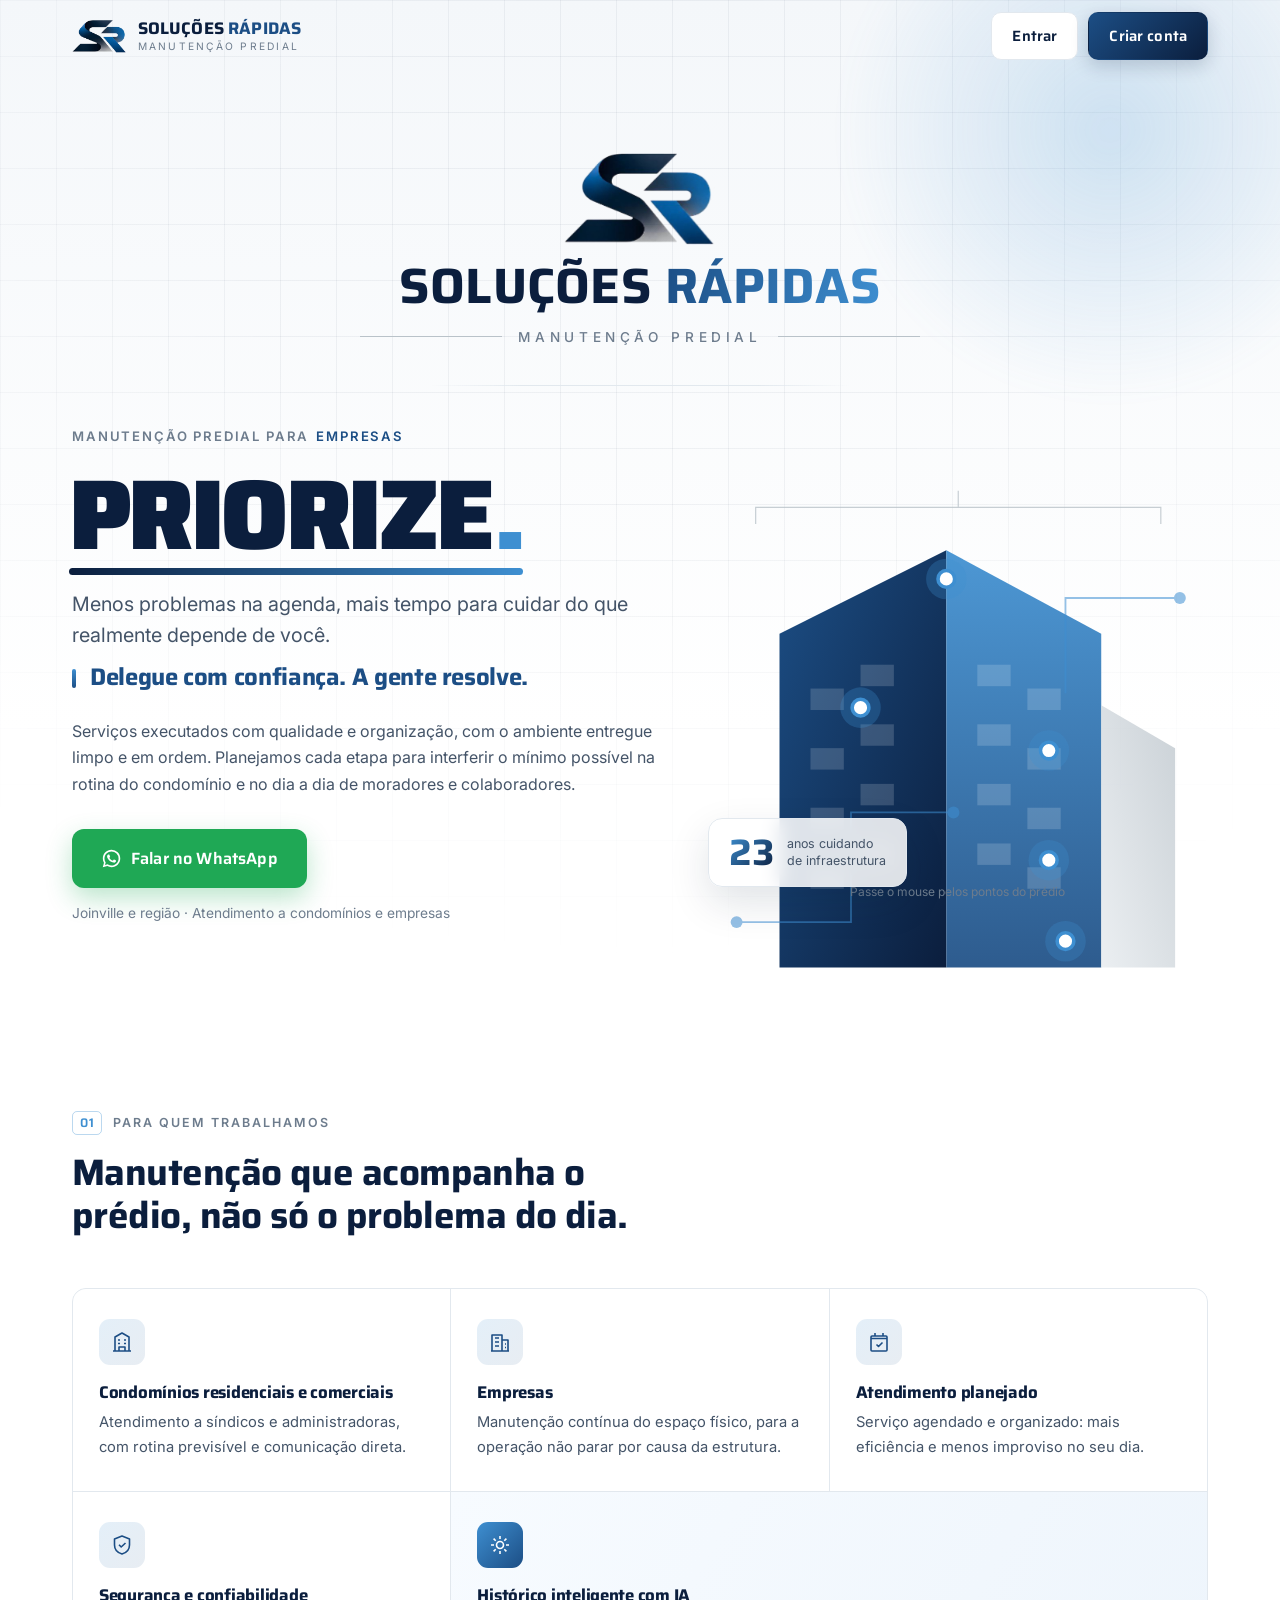
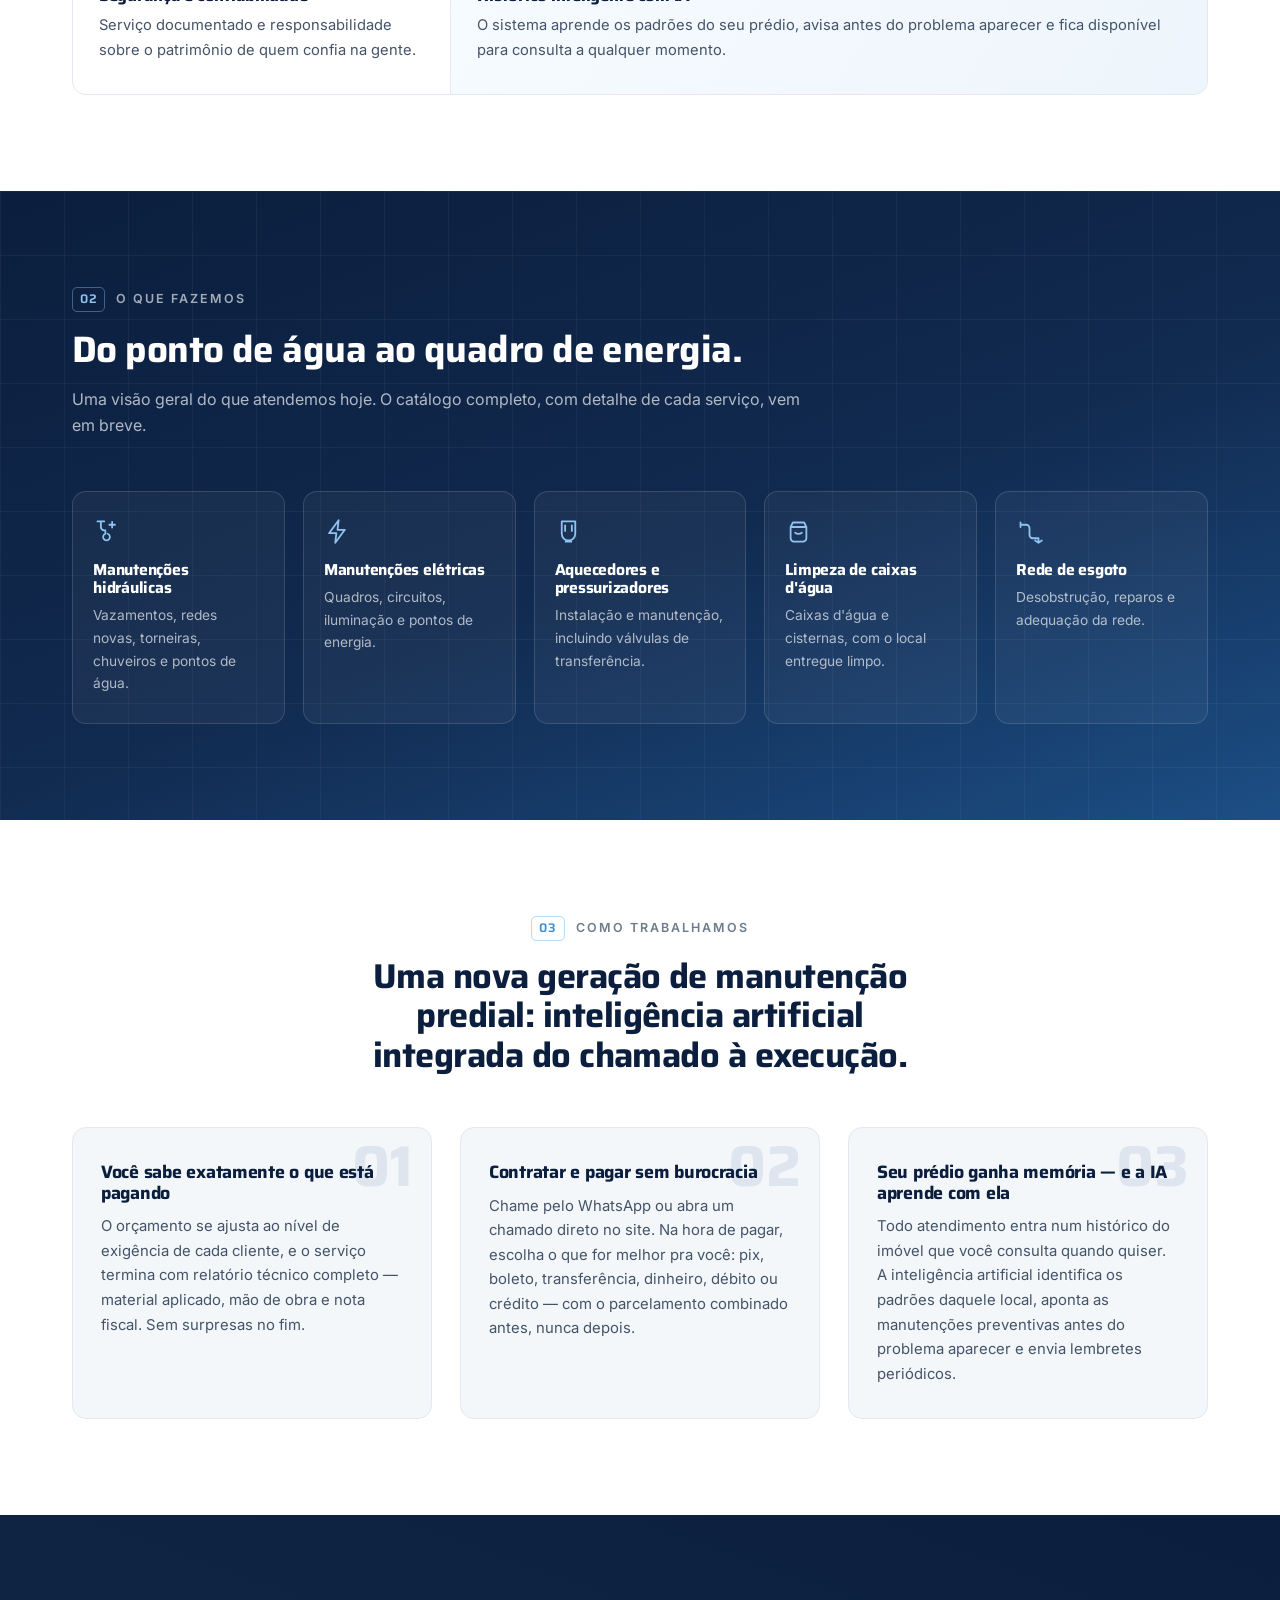
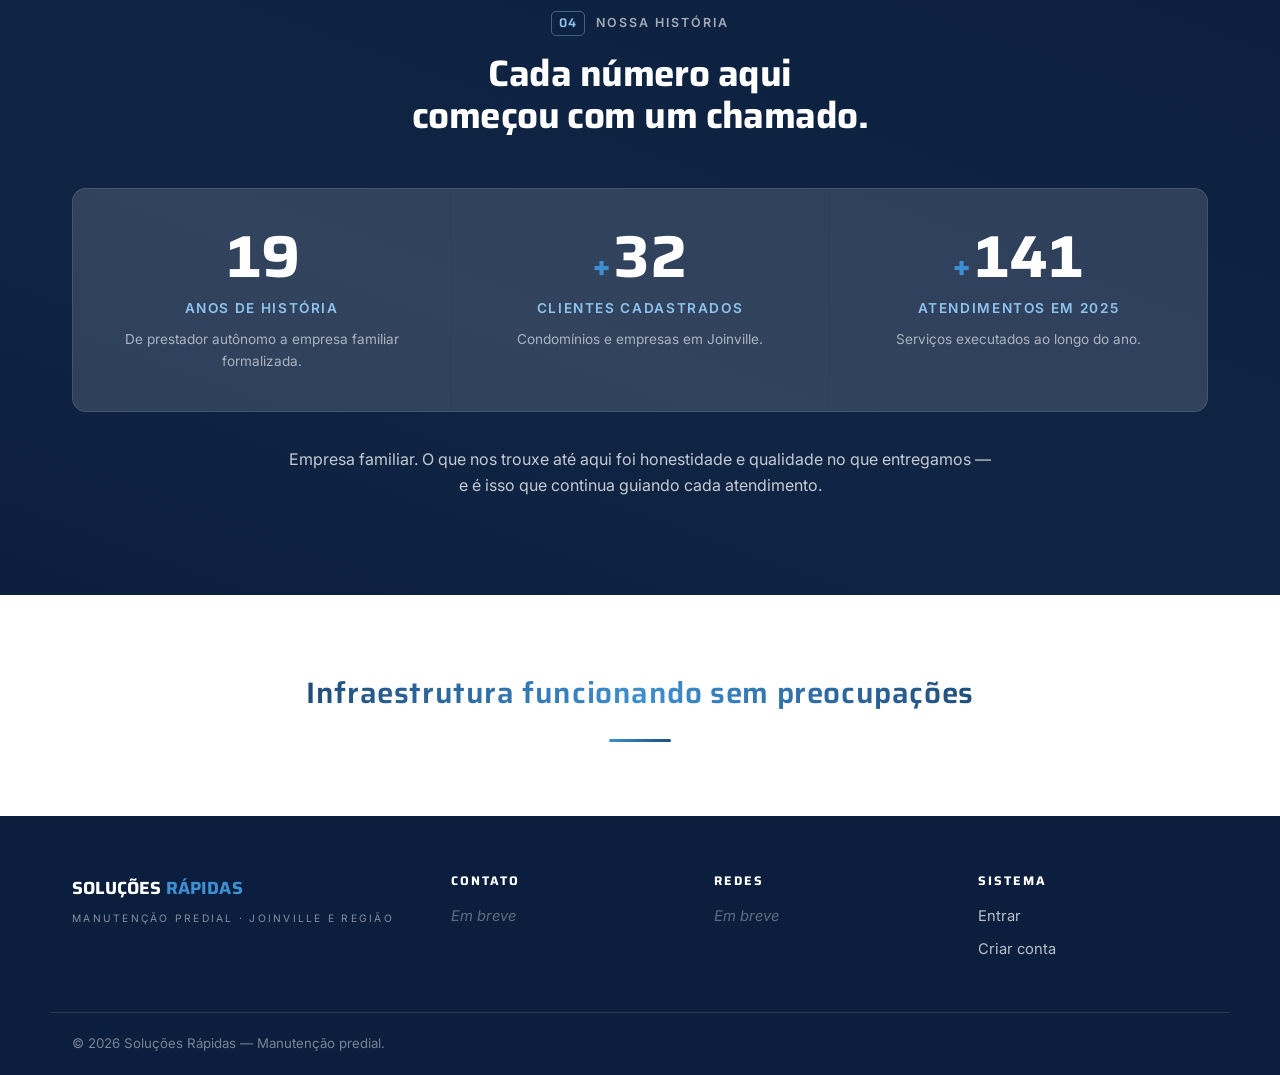
==== index.html @ 114af611 "Prédio da página inicial mais interativo - Cada ponto acende a rede do seu serviço no desenho: caixa" ====
<!DOCTYPE html>
<html lang="pt-BR">
<head>
  <meta charset="UTF-8" />
  <meta name="viewport" content="width=device-width, initial-scale=1" />
  <title>Soluções Rápidas — Manutenção predial em Joinville e região</title>
  <meta name="description" content="Manutenção predial para condomínios residenciais e comerciais, síndicos, administradoras e empresas em Joinville e região. Atendimento planejado, serviço limpo e histórico completo do imóvel." />
  <meta name="theme-color" content="#0B1E3D" />
  <link rel="icon" href="icons/favicon.png" />
  <link rel="apple-touch-icon" href="icons/icon-192.png" />

  <!-- Duas famílias só, e poucos pesos: a página tem que abrir rápido no
       celular. Saira ecoa o formato quadrado/geométrico do logo; Inter
       carrega o texto corrido. -->
  <link rel="preconnect" href="https://fonts.googleapis.com" />
  <link rel="preconnect" href="https://fonts.gstatic.com" crossorigin />
  <link href="https://fonts.googleapis.com/css2?family=Saira:wght@600;700;900&family=Inter:wght@400;500;600&display=swap" rel="stylesheet" />

  <link rel="stylesheet" href="landing.css" />
</head>
<body>

<!-- Barra fina que mostra o quanto da página já foi lida. -->
<div class="progresso" aria-hidden="true"><span id="progresso-barra"></span></div>

<!-- ===================== Cabeçalho ===================== -->
<header class="cabecalho" id="cabecalho">
  <div class="faixa cabecalho-interno">

    <a class="marca" href="./" aria-label="Soluções Rápidas — página inicial">
      <!-- Logo SR oficial (08/11/2026): imagens/logo.png, fundo transparente. -->
      <img class="marca-simbolo" src="imagens/logo.png" alt="" width="397" height="247" />

      <span class="marca-texto">
        <span class="marca-nome">Soluções <em>Rápidas</em></span>
        <span class="marca-sub">Manutenção predial</span>
      </span>
    </a>

    <nav class="cabecalho-acoes" aria-label="Acesso ao sistema">
      <!-- O sistema mora em sistema.html, no mesmo endereço do site: antes
           ele ocupava a raiz "/" sozinho. Sem sessão salva no aparelho, ele
           manda pra conta.html#entrar (e-mail e senha). -->
      <a class="botao botao-linha" href="sistema.html">Entrar</a>
      <a class="botao botao-cheio" href="conta.html">Criar conta</a>
    </nav>

  </div>
</header>

<main>

  <!-- ===================== Hero ===================== -->
  <section class="hero">
    <div class="hero-fundo" aria-hidden="true">
      <div class="hero-grade"></div>
      <div class="hero-brilho"></div>
    </div>

    <!-- Abertura da marca: é a imagem da marca montada em elementos de
         verdade (símbolo + nome + assinatura entre fios), em vez de uma
         figura achatada. Fica nítida em qualquer tela, o texto continua
         sendo texto (busca e leitor de tela leem) e acompanha o celular
         sem virar um bloco minúsculo. -->
    <div class="faixa marca-abertura revelar">
      <img class="marca-abertura-simbolo" src="imagens/logo.png" alt="" width="397" height="247" />
      <p class="marca-abertura-nome">Soluções <em>Rápidas</em></p>
      <p class="marca-abertura-sub"><span>Manutenção predial</span></p>
    </div>

    <div class="faixa hero-interno">
      <div class="hero-texto">
        <p class="sobrancelha revelar">
          Manutenção predial para
          <!-- Frase curta ciclando. Fica na sobrancelha, e não dentro do
               headline: o texto do headline é fixo e não pode mudar. -->
          <span class="ciclo" id="ciclo" aria-live="off">
            <!-- Esta cópia invisível fica no fluxo normal só pra dar largura
                 à caixa: sem ela, a palavra mais longa era cortada pelo
                 overflow que o efeito de deslizar precisa ter. -->
            <span class="ciclo-medida" aria-hidden="true">administradoras</span>
            <span class="ciclo-item ativo">condomínios</span>
          </span>
        </p>

        <h1 class="hero-titulo revelar">
          <!-- Uma palavra só, como um cartaz. Escrita em caixa baixa aqui de
               propósito: a maiúscula vem do CSS, porque leitor de tela
               soletra letra por letra o que está escrito todo em maiúsculo. -->
          <span class="linha-forte">Priorize<span class="linha-forte-ponto">.</span></span>
          <span class="linha-media">Menos problemas na agenda, mais tempo para cuidar do que realmente depende de você.</span>
          <span class="linha-fecho">Delegue com confiança. A gente resolve.</span>
        </h1>

        <p class="hero-apoio revelar">
          Serviços executados com qualidade e organização, com o ambiente
          entregue limpo e em ordem. Planejamos cada etapa para interferir o
          mínimo possível na rotina do condomínio e no dia a dia de moradores
          e colaboradores.
        </p>

        <div class="hero-acoes revelar">
          <!-- CTA único. A mensagem automática entra aqui depois, como
               ?text=<mensagem codificada na URL> no fim do link. -->
          <a class="botao botao-whats" href="https://wa.me/554792081047" target="_blank" rel="noopener">
            <svg viewBox="0 0 24 24" aria-hidden="true" focusable="false">
              <path fill="currentColor" d="M12.04 2c-5.5 0-9.96 4.46-9.96 9.96 0 1.76.46 3.48 1.34 5L2 22l5.2-1.36a9.9 9.9 0 0 0 4.84 1.24h.01c5.5 0 9.96-4.46 9.96-9.96 0-2.66-1.04-5.16-2.92-7.04A9.88 9.88 0 0 0 12.04 2m0 1.9c2.15 0 4.17.84 5.69 2.36a7.99 7.99 0 0 1 2.36 5.7c0 4.44-3.61 8.05-8.06 8.05a8.03 8.03 0 0 1-4.1-1.12l-.3-.18-3.05.8.81-2.97-.19-.31a7.96 7.96 0 0 1-1.22-4.27c0-4.44 3.62-8.06 8.06-8.06M8.5 7.3c-.17 0-.44.07-.67.31-.23.25-.88.86-.88 2.1 0 1.23.9 2.42 1.02 2.59.13.16 1.75 2.79 4.32 3.8 2.13.84 2.57.67 3.03.63.46-.04 1.49-.61 1.7-1.2.21-.59.21-1.09.15-1.2-.07-.1-.23-.16-.48-.29-.25-.12-1.49-.73-1.72-.82-.23-.08-.4-.12-.56.13-.17.24-.64.81-.79.98-.14.16-.29.19-.54.06-.25-.12-1.06-.39-2.02-1.25-.75-.66-1.25-1.48-1.4-1.73-.14-.25-.01-.38.11-.5.11-.11.25-.29.37-.44.12-.14.16-.25.25-.41.08-.17.04-.31-.02-.44-.06-.12-.55-1.37-.77-1.87-.2-.48-.41-.42-.56-.42z"/>
            </svg>
            Falar no WhatsApp
          </a>
          <p class="hero-nota">Joinville e região · Atendimento a condomínios e empresas</p>
        </div>
      </div>

      <!-- Gráfico abstrato: planos geométricos formando uma silhueta de
           prédio. Sem foto de banco de imagem, e cada camada anda numa
           velocidade diferente no scroll (parallax). -->
      <div class="hero-arte" aria-hidden="true">
        <div class="arte-camada" data-parallax="0.06">
          <svg viewBox="0 0 420 480" class="arte-svg">
            <defs>
              <linearGradient id="predio-a" x1="0" y1="0" x2="1" y2="1">
                <stop offset="0%" stop-color="#1C4E85" />
                <stop offset="100%" stop-color="#0B1E3D" />
              </linearGradient>
              <linearGradient id="predio-b" x1="0" y1="0" x2="0" y2="1">
                <stop offset="0%" stop-color="#3E8FD1" />
                <stop offset="100%" stop-color="#1C4E85" />
              </linearGradient>
              <clipPath id="caixa-recorte">
                <rect x="178" y="50" width="44" height="26" rx="6" />
              </clipPath>
              <linearGradient id="predio-c" x1="1" y1="0" x2="0" y2="1">
                <stop offset="0%" stop-color="#B9C2C9" />
                <stop offset="100%" stop-color="#E4E9ED" />
              </linearGradient>
            </defs>
            <polygon points="60,150 200,80 200,430 60,430" fill="url(#predio-a)" />
            <polygon points="200,80 330,150 330,430 200,430" fill="url(#predio-b)" opacity=".92" />
            <polygon points="330,210 392,246 392,430 330,430" fill="url(#predio-c)" opacity=".75" />
            <!-- Janelas: acendem perto do mouse e nos serviços de luz e água.
                 --ordem é a vez de cada uma acender (a luz sobe, a água desce). -->
            <g class="janelas">
              <rect class="janela j-esq" x="86" y="346" width="28" height="18" style="--ordem:0" />
              <rect class="janela j-esq" x="128" y="326" width="28" height="18" style="--ordem:1" />
              <rect class="janela j-esq" x="86" y="296" width="28" height="18" style="--ordem:2" />
              <rect class="janela j-esq" x="128" y="276" width="28" height="18" style="--ordem:3" />
              <rect class="janela j-esq" x="86" y="246" width="28" height="18" style="--ordem:4" />
              <rect class="janela j-esq" x="128" y="226" width="28" height="18" style="--ordem:5" />
              <rect class="janela j-esq" x="86" y="196" width="28" height="18" style="--ordem:6" />
              <rect class="janela j-esq" x="128" y="176" width="28" height="18" style="--ordem:7" />
              <rect class="janela j-dir" x="226" y="176" width="28" height="18" style="--ordem:0" />
              <rect class="janela j-dir" x="268" y="196" width="28" height="18" style="--ordem:1" />
              <rect class="janela j-dir" x="226" y="226" width="28" height="18" style="--ordem:2" />
              <rect class="janela j-dir" x="268" y="246" width="28" height="18" style="--ordem:3" />
              <rect class="janela j-dir" x="226" y="276" width="28" height="18" style="--ordem:4" />
              <rect class="janela j-dir" x="268" y="296" width="28" height="18" style="--ordem:5" />
              <rect class="janela j-dir" x="226" y="326" width="28" height="18" style="--ordem:6" />
              <rect class="janela j-dir" x="268" y="346" width="28" height="18" style="--ordem:7" />
            </g>

            <!-- Redes de cada serviço. Ficam escondidas e aparecem quando o
                 ponto daquele serviço está aberto (classe "ativa", posta
                 pelo landing.js): o cano/fio se desenha e o fluxo corre. -->
            <g class="redes">
              <!-- Caixa d'água no telhado: enche e brilha de limpa -->
              <g class="rede rede-caixa" data-servico="caixa">
                <path class="rede-trilho" pathLength="1" d="M190 74 V86 M210 74 V84" />
                <rect class="caixa-corpo" x="178" y="50" width="44" height="26" rx="6" />
                <g clip-path="url(#caixa-recorte)">
                  <rect class="caixa-agua" x="178" y="50" width="44" height="26" />
                </g>
                <rect class="caixa-borda" x="178" y="50" width="44" height="26" rx="6" />
                <path class="rede-fluxo" d="M200 76 V98" />
                <path class="brilho" d="M166 44 l2 5 l5 2 l-5 2 l-2 5 l-2 -5 l-5 -2 l5 -2 z" />
                <path class="brilho" style="--atraso:.45s" d="M232 36 l1.6 4 l4 1.6 l-4 1.6 l-1.6 4 l-1.6 -4 l-4 -1.6 l4 -1.6 z" />
                <path class="brilho" style="--atraso:.9s" d="M236 66 l1.2 3 l3 1.2 l-3 1.2 l-1.2 3 l-1.2 -3 l-3 -1.2 l3 -1.2 z" />
              </g>

              <!-- Elétrica: quadro no térreo, a energia sobe e acende o lado esquerdo -->
              <g class="rede rede-eletrica" data-servico="eletrica">
                <path class="rede-trilho" pathLength="1" d="M121 400 V168 M121 355 H100 M121 335 H142 M121 305 H100 M121 285 H142 M121 255 H100 M121 235 H142 M121 205 H100 M121 185 H142" />
                <path class="rede-fluxo" d="M121 400 V168" />
                <rect class="quadro" x="110" y="400" width="22" height="26" rx="3" />
                <path class="raio" d="M123 404 l-6 10 h5 l-3 8 l8 -11 h-5 l3 -7 z" />
              </g>

              <!-- Hidráulica: água desce da caixa e chega em cada andar -->
              <g class="rede rede-hidraulica" data-servico="hidraulica">
                <path class="rede-trilho" pathLength="1" d="M206 96 L261 124 V418 M261 185 H240 M261 205 H282 M261 235 H240 M261 255 H282 M261 285 H240 M261 305 H282 M261 335 H240 M261 355 H282" />
                <path class="rede-fluxo" d="M206 96 L261 124 V418" />
                <circle class="gota" cx="240" cy="190" r="2.6" />
                <circle class="gota" style="--atraso:.4s" cx="282" cy="260" r="2.6" />
                <circle class="gota" style="--atraso:.8s" cx="240" cy="340" r="2.6" />
              </g>

              <!-- Aquecedor e pressurizador: o calor sobe, o manômetro trabalha -->
              <g class="rede rede-aquecedor" data-servico="aquecedor">
                <path class="rede-trilho" pathLength="1" d="M296 340 H346 M361 362 V383" />
                <path class="rede-fluxo" d="M296 340 H346" />
                <rect class="aquecedor" x="346" y="298" width="30" height="64" rx="13" />
                <path class="aquecedor-chama" d="M361 336 c-5 -6 -2 -12 0 -16 c2 4 5 9 0 16 z" />
                <path class="calor" d="M352 290 q-4 -6 0 -12 q4 -6 0 -12" />
                <path class="calor" style="--atraso:.5s" d="M361 286 q-4 -6 0 -12 q4 -6 0 -12" />
                <path class="calor" style="--atraso:1s" d="M370 290 q-4 -6 0 -12 q4 -6 0 -12" />
                <circle class="manometro" cx="361" cy="392" r="9" />
                <path class="ponteiro" d="M361 392 L366 386" />
              </g>

              <!-- Esgoto: a rede sob o terreno volta a correr -->
              <g class="rede rede-esgoto" data-servico="esgoto">
                <path class="solo" d="M30 430 H410" />
                <path class="rede-trilho" pathLength="1" d="M300 418 V452 H404 M232 430 V452" />
                <path class="rede-fluxo" d="M232 432 V452 H404" />
                <path class="rede-fluxo" d="M300 420 V452" />
                <circle class="tampa" cx="404" cy="452" r="5" />
              </g>
            </g>

            <!-- Pontos que ligam cada parte do prédio a um serviço. Ficam
                 DENTRO do svg pra escalarem junto com o desenho: fora dele
                 sairiam do lugar em toda mudança de largura. -->
            <!-- Cada ponto: halo pulsante (decoração), miolo branco e uma
                 área de clique invisível de tamanho fixo. A ordem importa:
                 a área de clique vem por último pra ficar por cima.
                 Nenhum fica no canto de baixo à esquerda, que é onde o selo
                 "23 anos" passa. -->
            <g class="pontos">
              <g class="ponto" tabindex="0" role="button"
                 data-servico="caixa" data-cor="#5BB8F5" data-balao="abaixo"
                 data-titulo="Limpeza de caixas d'água" data-texto="Caixas d'água e cisternas, com o local entregue limpo.">
                <circle class="ponto-halo" cx="200" cy="104" r="17" />
                <circle class="ponto-alvo" cx="200" cy="104" r="7" />
                <circle class="ponto-area" cx="200" cy="104" r="22" />
              </g>
              <g class="ponto" tabindex="0" role="button"
                 data-servico="eletrica" data-cor="#F5B83D"
                 data-titulo="Manutenções elétricas" data-texto="Quadros, circuitos, iluminação e pontos de energia.">
                <circle class="ponto-halo" cx="128" cy="212" r="17" />
                <circle class="ponto-alvo" cx="128" cy="212" r="7" />
                <circle class="ponto-area" cx="128" cy="212" r="22" />
              </g>
              <g class="ponto" tabindex="0" role="button"
                 data-servico="hidraulica" data-cor="#7CC8FF"
                 data-titulo="Manutenções hidráulicas" data-texto="Vazamentos, redes novas, torneiras, chuveiros e pontos de água.">
                <circle class="ponto-halo" cx="286" cy="248" r="17" />
                <circle class="ponto-alvo" cx="286" cy="248" r="7" />
                <circle class="ponto-area" cx="286" cy="248" r="22" />
              </g>
              <g class="ponto" tabindex="0" role="button"
                 data-servico="aquecedor" data-cor="#FF8A4C"
                 data-titulo="Aquecedores e pressurizadores" data-texto="Instalação e manutenção, incluindo válvulas de transferência.">
                <circle class="ponto-halo" cx="286" cy="340" r="17" />
                <circle class="ponto-alvo" cx="286" cy="340" r="7" />
                <circle class="ponto-area" cx="286" cy="340" r="22" />
              </g>
              <g class="ponto" tabindex="0" role="button"
                 data-servico="esgoto" data-cor="#7F96AE"
                 data-titulo="Rede de esgoto" data-texto="Desobstrução, reparos e adequação da rede.">
                <circle class="ponto-halo" cx="300" cy="408" r="17" />
                <circle class="ponto-alvo" cx="300" cy="408" r="7" />
                <circle class="ponto-area" cx="300" cy="408" r="22" />
              </g>
            </g>
          </svg>
        </div>

        <!-- Traços técnicos, tipo planta: reforça "infraestrutura" sem foto -->
        <div class="arte-camada arte-tracos" data-parallax="-0.1">
          <svg viewBox="0 0 420 480" class="arte-svg">
            <g stroke="#3E8FD1" stroke-width="1.5" fill="none" opacity=".55">
              <path d="M24 392 L120 392 L120 300 L206 300" />
              <circle cx="24" cy="392" r="5" fill="#3E8FD1" stroke="none" />
              <circle cx="206" cy="300" r="5" fill="#3E8FD1" stroke="none" />
              <path d="M396 120 L300 120 L300 200" />
              <circle cx="396" cy="120" r="5" fill="#3E8FD1" stroke="none" />
            </g>
            <g stroke="#B9C2C9" stroke-width="1" fill="none" opacity=".8">
              <path d="M40 58 L40 44 L380 44 L380 58" />
              <path d="M210 44 L210 30" />
            </g>
          </svg>
        </div>

        <!-- Balão dos pontos do prédio. Vazio até alguém tocar num ponto. -->
        <div class="ponto-balao hidden" id="ponto-balao" role="status"></div>

        <p class="arte-dica">Toque nos pontos do prédio</p>

        <!-- Mesmo fator do prédio de propósito: com fator diferente o selo
             ia se afastando dele conforme a rolagem e acabava caindo em
             cima de um ponto. -->
        <div class="arte-camada arte-selo" data-parallax="0.06">
          <div class="selo">
            <span class="selo-num">23</span>
            <span class="selo-txt">anos cuidando<br />de infraestrutura</span>
          </div>
        </div>
      </div>
    </div>
  </section>

  <!-- ===================== Diferenciais ===================== -->
  <section class="secao secao-diferenciais" id="diferenciais">
    <div class="faixa">
      <header class="secao-topo">
        <p class="rotulo revelar"><span>01</span> Para quem trabalhamos</p>
        <h2 class="secao-titulo revelar">Manutenção que acompanha o prédio, não só o problema do dia.</h2>
      </header>

      <ul class="grade-diferenciais">
        <li class="dif revelar">
          <span class="dif-icone" aria-hidden="true">
            <svg viewBox="0 0 24 24"><path fill="none" stroke="currentColor" stroke-width="1.6" stroke-linejoin="round" d="M3 21h18M5 21V7l7-4 7 4v14M9 21v-4h6v4M8 10h2m4 0h2M8 13.5h2m4 0h2"/></svg>
          </span>
          <h3>Condomínios residenciais e comerciais</h3>
          <p>Atendimento a síndicos e administradoras, com rotina previsível e comunicação direta.</p>
        </li>

        <li class="dif revelar">
          <span class="dif-icone" aria-hidden="true">
            <svg viewBox="0 0 24 24"><path fill="none" stroke="currentColor" stroke-width="1.6" stroke-linejoin="round" d="M3 21h18M4 21V5h10v16M14 21V10h6v11M7 8h4M7 12h4M7 16h4M17 14h1M17 17.5h1"/></svg>
          </span>
          <h3>Empresas</h3>
          <p>Manutenção contínua do espaço físico, para a operação não parar por causa da estrutura.</p>
        </li>

        <li class="dif revelar">
          <span class="dif-icone" aria-hidden="true">
            <svg viewBox="0 0 24 24"><path fill="none" stroke="currentColor" stroke-width="1.6" stroke-linejoin="round" d="M8 3v3m8-3v3M4 8.5h16M5 6h14a1 1 0 0 1 1 1v13a1 1 0 0 1-1 1H5a1 1 0 0 1-1-1V7a1 1 0 0 1 1-1Zm4.5 8.5 2 2 4-4"/></svg>
          </span>
          <h3>Atendimento planejado</h3>
          <p>Serviço agendado e organizado: mais eficiência e menos improviso no seu dia.</p>
        </li>

        <li class="dif revelar">
          <span class="dif-icone" aria-hidden="true">
            <svg viewBox="0 0 24 24"><path fill="none" stroke="currentColor" stroke-width="1.6" stroke-linejoin="round" d="M12 3 4.5 6v6c0 4.5 3.2 7.8 7.5 9 4.3-1.2 7.5-4.5 7.5-9V6L12 3Zm-3 8.8 2.2 2.2L15.5 10"/></svg>
          </span>
          <h3>Segurança e confiabilidade</h3>
          <p>Serviço documentado e responsabilidade sobre o patrimônio de quem confia na gente.</p>
        </li>

        <li class="dif dif-destaque revelar">
          <span class="dif-icone" aria-hidden="true">
            <svg viewBox="0 0 24 24"><path fill="none" stroke="currentColor" stroke-width="1.6" stroke-linejoin="round" d="M12 3v3m0 12v3M3 12h3m12 0h3M5.6 5.6l2.1 2.1m8.6 8.6 2.1 2.1m0-12.8-2.1 2.1m-8.6 8.6-2.1 2.1M12 8.5A3.5 3.5 0 1 0 12 15.5 3.5 3.5 0 0 0 12 8.5Z"/></svg>
          </span>
          <h3>Histórico inteligente com IA</h3>
          <p>O sistema aprende os padrões do seu prédio, avisa antes do problema aparecer e fica disponível para consulta a qualquer momento.</p>
        </li>
      </ul>
    </div>
  </section>

  <!-- ===================== Serviços ===================== -->
  <section class="secao secao-servicos" id="servicos">
    <div class="faixa">
      <header class="secao-topo">
        <p class="rotulo rotulo-claro revelar"><span>02</span> O que fazemos</p>
        <h2 class="secao-titulo secao-titulo-claro revelar">Do ponto de água ao quadro de energia.</h2>
        <p class="secao-apoio revelar">Uma visão geral do que atendemos hoje. O catálogo completo, com detalhe de cada serviço, vem em breve.</p>
      </header>

      <ul class="grade-servicos">
        <li class="serv revelar">
          <span class="serv-icone" aria-hidden="true">
            <svg viewBox="0 0 24 24"><path fill="none" stroke="currentColor" stroke-width="1.6" stroke-linecap="round" stroke-linejoin="round" d="M7 3v5a3 3 0 0 0 3 3h1v3m0 0a3 3 0 1 0 2 0m-2 0V11M4 3h6M14.5 6h5M17 3.5v5"/></svg>
          </span>
          <h3>Manutenções hidráulicas</h3>
          <p>Vazamentos, redes novas, torneiras, chuveiros e pontos de água.</p>
        </li>
        <li class="serv revelar">
          <span class="serv-icone" aria-hidden="true">
            <svg viewBox="0 0 24 24"><path fill="none" stroke="currentColor" stroke-width="1.6" stroke-linecap="round" stroke-linejoin="round" d="M13 2 4.5 13.5H11L10 22l8.5-11.5H12L13 2Z"/></svg>
          </span>
          <h3>Manutenções elétricas</h3>
          <p>Quadros, circuitos, iluminação e pontos de energia.</p>
        </li>
        <li class="serv revelar">
          <span class="serv-icone" aria-hidden="true">
            <svg viewBox="0 0 24 24"><path fill="none" stroke="currentColor" stroke-width="1.6" stroke-linecap="round" stroke-linejoin="round" d="M6 3h12v11a6 6 0 0 1-12 0V3Zm3 3.5v5m6-5v5M9.5 21h5"/></svg>
          </span>
          <h3>Aquecedores e pressurizadores</h3>
          <p>Instalação e manutenção, incluindo válvulas de transferência.</p>
        </li>
        <li class="serv revelar">
          <span class="serv-icone" aria-hidden="true">
            <svg viewBox="0 0 24 24"><path fill="none" stroke="currentColor" stroke-width="1.6" stroke-linecap="round" stroke-linejoin="round" d="M5 8h14v10a3 3 0 0 1-3 3H8a3 3 0 0 1-3-3V8Zm2-4h10l2 4H5l2-4Zm2 9c1.5 1.5 4.5 1.5 6 0"/></svg>
          </span>
          <h3>Limpeza de caixas d'água</h3>
          <p>Caixas d'água e cisternas, com o local entregue limpo.</p>
        </li>
        <li class="serv revelar">
          <span class="serv-icone" aria-hidden="true">
            <svg viewBox="0 0 24 24"><path fill="none" stroke="currentColor" stroke-width="1.6" stroke-linecap="round" stroke-linejoin="round" d="M4 6h5a3 3 0 0 1 3 3v6a3 3 0 0 0 3 3h5M4 4v4m16 10v4m-3-2 3 2 3-2"/></svg>
          </span>
          <h3>Rede de esgoto</h3>
          <p>Desobstrução, reparos e adequação da rede.</p>
        </li>
      </ul>
    </div>
  </section>

  <!-- ===================== Forma de trabalho ===================== -->
  <section class="secao secao-trabalho" id="como-trabalhamos">
    <div class="faixa">
      <header class="secao-topo secao-topo-centro">
        <p class="rotulo revelar"><span>03</span> Como trabalhamos</p>
        <h2 class="secao-titulo revelar">
          Uma nova geração de manutenção predial: inteligência artificial
          integrada do chamado à execução.
        </h2>
      </header>

      <div class="grade-trabalho">
        <article class="trab revelar">
          <p class="trab-num" aria-hidden="true">01</p>
          <h3>Você sabe exatamente o que está pagando</h3>
          <p>
            O orçamento se ajusta ao nível de exigência de cada cliente, e o
            serviço termina com relatório técnico completo — material aplicado,
            mão de obra e nota fiscal. Sem surpresas no fim.
          </p>
        </article>

        <article class="trab revelar">
          <p class="trab-num" aria-hidden="true">02</p>
          <h3>Contratar e pagar sem burocracia</h3>
          <p>
            Chame pelo WhatsApp ou abra um chamado direto no site. Na hora de
            pagar, escolha o que for melhor pra você: pix, boleto,
            transferência, dinheiro, débito ou crédito — com o parcelamento
            combinado antes, nunca depois.
          </p>
        </article>

        <article class="trab revelar">
          <p class="trab-num" aria-hidden="true">03</p>
          <h3>Seu prédio ganha memória — e a IA aprende com ela</h3>
          <p>
            Todo atendimento entra num histórico do imóvel que você consulta
            quando quiser. A inteligência artificial identifica os padrões
            daquele local, aponta as manutenções preventivas antes do problema
            aparecer e envia lembretes periódicos.
          </p>
        </article>
      </div>
    </div>
  </section>

  <!-- ===================== Números ===================== -->
  <section class="secao secao-numeros" id="numeros">
    <div class="faixa">
      <header class="secao-topo secao-topo-centro">
        <p class="rotulo rotulo-claro revelar"><span>04</span> Nossa história</p>
        <h2 class="secao-titulo secao-titulo-claro revelar">Cada número aqui começou com um chamado.</h2>
      </header>

      <div class="grade-numeros">
        <div class="num revelar">
          <p class="num-valor"><span class="contador" data-ate="23">0</span></p>
          <p class="num-rotulo">anos de história</p>
          <p class="num-nota">De prestador autônomo a empresa familiar formalizada.</p>
        </div>
        <div class="num revelar">
          <p class="num-valor"><span class="num-mais">+</span><span class="contador" data-ate="40">0</span></p>
          <p class="num-rotulo">clientes cadastrados</p>
          <p class="num-nota">Condomínios e empresas em Joinville.</p>
        </div>
        <div class="num revelar">
          <p class="num-valor"><span class="num-mais">+</span><span class="contador" data-ate="175">0</span></p>
          <p class="num-rotulo">atendimentos em 2025</p>
          <p class="num-nota">Serviços executados ao longo do ano.</p>
        </div>
      </div>

      <p class="numeros-fecho revelar">
        Empresa familiar. O que nos trouxe até aqui foi honestidade e
        qualidade no que entregamos — e é isso que continua guiando cada
        atendimento.
      </p>
    </div>
  </section>

  <!-- ===================== Assinatura ===================== -->
  <section class="assinatura">
    <div class="faixa">
      <p class="assinatura-texto revelar">Infraestrutura funcionando sem preocupações</p>
    </div>
  </section>

</main>

<!-- ===================== Rodapé ===================== -->
<!-- Estrutura pronta e vazia de propósito: os dados reais (e-mail, telefone e
     redes) entram nos espaços marcados quando forem definidos. -->
<footer class="rodape">
  <div class="faixa rodape-interno">

    <div class="rodape-marca">
      <span class="marca-nome">Soluções <em>Rápidas</em></span>
      <span class="marca-sub">Manutenção predial · Joinville e região</span>
    </div>

    <div class="rodape-bloco">
      <h4>Contato</h4>
      <ul class="rodape-lista">
        <!-- E-MAIL: <li><a href="mailto:...">...</a></li> -->
        <!-- TELEFONE: <li><a href="tel:...">...</a></li> -->
        <li class="rodape-vazio">Em breve</li>
      </ul>
    </div>

    <div class="rodape-bloco">
      <h4>Redes</h4>
      <!-- ÍCONES DE REDES SOCIAIS entram aqui (Instagram, Facebook, etc.) -->
      <ul class="rodape-redes">
        <li class="rodape-vazio">Em breve</li>
      </ul>
    </div>

    <div class="rodape-bloco">
      <h4>Sistema</h4>
      <ul class="rodape-lista">
        <li><a href="sistema.html">Entrar</a></li>
        <li><a href="conta.html">Criar conta</a></li>
      </ul>
    </div>

  </div>

  <div class="faixa rodape-base">
    <p>© <span id="ano">2026</span> Soluções Rápidas — Manutenção predial.</p>
  </div>
</footer>

<script src="landing.js"></script>
</body>
</html>
---- landing.css ----
/* ===================================================================
   Landing page institucional (a raiz "/" do site).
   Arquivo separado do style.css de propósito: aquele veste o sistema
   interno, que é escuro; esta página é clara e tem outra linguagem
   visual. Misturar os dois deixaria os dois piores.

   Paleta tirada do logo: marinho escuro, azul médio, azul-aço em
   gradiente e prata sobre fundo branco.
   =================================================================== */

:root {
  --marinho: #0b1e3d;
  --azul: #1c4e85;
  --aco: #3e8fd1;
  --prata: #b9c2c9;

  --tinta: #0b1e3d;
  --tinta-media: #445468;
  --tinta-fraca: #6d7c8d;

  --branco: #ffffff;
  --gelo: #f4f7fa;
  --linha: #e2e8ee;

  --whats: #1fa855;

  --faixa-max: 1180px;
  --raio: 14px;

  /* Uma curva só pra tudo que se move: dá unidade ao movimento da página */
  --curva: cubic-bezier(0.22, 0.61, 0.36, 1);
}

* { box-sizing: border-box; }

html { scroll-behavior: smooth; }

body {
  margin: 0;
  background: var(--branco);
  color: var(--tinta-media);
  font-family: "Inter", -apple-system, BlinkMacSystemFont, "Segoe UI", Roboto, Arial, sans-serif;
  font-size: 16px;
  line-height: 1.65;
  -webkit-font-smoothing: antialiased;
  /* Sem isso, a arte do hero que sai um pouco pra fora cria barra
     horizontal no celular. */
  overflow-x: hidden;
}

h1, h2, h3, h4 {
  font-family: "Saira", "Inter", -apple-system, "Segoe UI", Roboto, Arial, sans-serif;
  color: var(--tinta);
  font-weight: 700;
  line-height: 1.15;
  letter-spacing: -0.015em;
  margin: 0;
}

p { margin: 0; }
ul { margin: 0; padding: 0; list-style: none; }
.hidden { display: none !important; }
a { color: inherit; text-decoration: none; }
img, svg { display: block; max-width: 100%; }

.faixa {
  width: 100%;
  max-width: var(--faixa-max);
  margin: 0 auto;
  padding-inline: 22px;
}

/* ---------- Botões ---------- */

.botao {
  display: inline-flex;
  align-items: center;
  justify-content: center;
  gap: 9px;
  padding: 11px 20px;
  border-radius: 10px;
  font-family: "Saira", "Inter", sans-serif;
  font-weight: 600;
  font-size: 0.93rem;
  letter-spacing: 0.01em;
  white-space: nowrap;
  cursor: pointer;
  border: 1px solid transparent;
  transition: transform 0.22s var(--curva), box-shadow 0.22s var(--curva),
    background 0.22s var(--curva), color 0.22s var(--curva), border-color 0.22s var(--curva);
}

.botao-linha {
  border-color: var(--linha);
  color: var(--marinho);
  background: var(--branco);
}
.botao-linha:hover {
  border-color: var(--aco);
  color: var(--azul);
}

.botao-cheio {
  background: linear-gradient(135deg, var(--azul), var(--marinho));
  color: #fff;
  box-shadow: 0 6px 18px rgba(11, 30, 61, 0.18);
}
.botao-cheio:hover {
  transform: translateY(-2px);
  box-shadow: 0 12px 26px rgba(11, 30, 61, 0.26);
}

.botao-whats {
  background: var(--whats);
  color: #fff;
  padding: 15px 28px;
  font-size: 1.02rem;
  border-radius: 12px;
  box-shadow: 0 10px 26px rgba(31, 168, 85, 0.3);
}
.botao-whats svg { width: 21px; height: 21px; }
.botao-whats:hover {
  transform: translateY(-2px);
  box-shadow: 0 16px 34px rgba(31, 168, 85, 0.38);
}
.botao:active { transform: translateY(0); }

/* ---------- Barra de progresso da leitura ---------- */

.progresso {
  position: fixed;
  top: 0;
  left: 0;
  right: 0;
  height: 3px;
  z-index: 60;
  pointer-events: none;
  background: transparent;
}
.progresso span {
  display: block;
  height: 100%;
  width: 0;
  background: linear-gradient(90deg, var(--aco), var(--azul));
  /* Só a escala muda: mexer em width obrigaria o navegador a refazer
     layout a cada pixel de rolagem. */
  transform-origin: left center;
}

/* ---------- Cabeçalho ---------- */

.cabecalho {
  position: fixed;
  top: 0;
  left: 0;
  right: 0;
  z-index: 50;
  background: rgba(255, 255, 255, 0);
  transition: background 0.3s var(--curva), box-shadow 0.3s var(--curva), border-color 0.3s var(--curva);
  border-bottom: 1px solid transparent;
}
/* Só ganha fundo depois que a página rola: em cima do hero ele flutua. */
.cabecalho.preso {
  background: rgba(255, 255, 255, 0.92);
  backdrop-filter: saturate(180%) blur(14px);
  -webkit-backdrop-filter: saturate(180%) blur(14px);
  border-bottom-color: var(--linha);
  box-shadow: 0 2px 20px rgba(11, 30, 61, 0.06);
}

.cabecalho-interno {
  display: flex;
  align-items: center;
  justify-content: space-between;
  gap: 16px;
  min-height: 72px;
}

.marca {
  display: inline-flex;
  align-items: center;
  gap: 11px;
}
/* Altura fixa e largura livre: o arquivo real do logo pode ter outra
   proporção e continua cabendo, sem distorcer. */
.marca-simbolo {
  height: 34px;
  width: auto;
  max-width: 150px;
  object-fit: contain;
  flex: none;
}
.marca-texto { display: flex; flex-direction: column; line-height: 1.05; }
.marca-nome {
  font-family: "Saira", sans-serif;
  font-weight: 700;
  font-size: 1.05rem;
  color: var(--marinho);
  letter-spacing: 0.01em;
  text-transform: uppercase;
}
.marca-nome em { font-style: normal; color: var(--azul); }
.marca-sub {
  font-size: 0.64rem;
  letter-spacing: 0.22em;
  text-transform: uppercase;
  color: var(--tinta-fraca);
  margin-top: 3px;
}

.cabecalho-acoes { display: flex; align-items: center; gap: 10px; }

/* ---------- Hero ---------- */

.hero {
  position: relative;
  padding: 150px 0 90px;
  overflow: hidden;
  background: linear-gradient(180deg, var(--gelo) 0%, var(--branco) 72%);
}

.hero-fundo { position: absolute; inset: 0; pointer-events: none; }

/* Grade fina de planta baixa: dá o ar técnico sem pesar nada. */
.hero-grade {
  position: absolute;
  inset: 0;
  background-image:
    linear-gradient(rgba(11, 30, 61, 0.05) 1px, transparent 1px),
    linear-gradient(90deg, rgba(11, 30, 61, 0.05) 1px, transparent 1px);
  background-size: 56px 56px;
  mask-image: radial-gradient(ellipse 85% 70% at 50% 25%, #000 35%, transparent 100%);
  -webkit-mask-image: radial-gradient(ellipse 85% 70% at 50% 25%, #000 35%, transparent 100%);
}

.hero-brilho {
  position: absolute;
  top: -180px;
  right: -140px;
  width: 620px;
  height: 620px;
  border-radius: 50%;
  background: radial-gradient(circle, rgba(62, 143, 209, 0.22), transparent 62%);
  filter: blur(10px);
}

/* ---------- Abertura da marca ---------- */

.marca-abertura {
  position: relative;
  display: flex;
  flex-direction: column;
  align-items: center;
  text-align: center;
  padding-bottom: 38px;
  margin-bottom: 40px;
}
/* Fio fino embaixo, como na marca */
.marca-abertura::after {
  content: "";
  position: absolute;
  bottom: 0;
  left: 50%;
  transform: translateX(-50%);
  width: min(420px, 70%);
  height: 1px;
  background: linear-gradient(90deg, transparent, var(--linha) 22%, var(--linha) 78%, transparent);
}

.marca-abertura-simbolo {
  height: clamp(62px, 9vw, 96px);
  width: auto;
  margin-bottom: 16px;
  /* Some no primeiro toque de vida: a marca "assenta" ao abrir a página */
  animation: marcaEntra 0.9s var(--curva) both;
}
@keyframes marcaEntra {
  from { opacity: 0; transform: translateY(14px) scale(0.94); }
  to { opacity: 1; transform: none; }
}

.marca-abertura-nome {
  font-family: "Saira", sans-serif;
  font-weight: 700;
  font-size: clamp(1.75rem, 5.6vw, 3.1rem);
  line-height: 1;
  letter-spacing: 0.005em;
  text-transform: uppercase;
  color: var(--marinho);
}
.marca-abertura-nome em {
  font-style: normal;
  background: linear-gradient(100deg, var(--azul), var(--aco));
  -webkit-background-clip: text;
  background-clip: text;
  color: transparent;
}

/* "Manutenção predial" entre dois fios, igual à marca */
.marca-abertura-sub {
  display: flex;
  align-items: center;
  gap: 16px;
  margin-top: 14px;
  width: min(560px, 100%);
}
.marca-abertura-sub::before,
.marca-abertura-sub::after {
  content: "";
  flex: 1;
  height: 1px;
  background: var(--prata);
}
.marca-abertura-sub span {
  font-size: clamp(0.66rem, 1.9vw, 0.85rem);
  font-weight: 500;
  letter-spacing: 0.34em;
  text-transform: uppercase;
  color: var(--tinta-fraca);
  white-space: nowrap;
}

.hero-interno {
  position: relative;
  display: grid;
  grid-template-columns: 1.08fr 0.92fr;
  gap: 48px;
  align-items: center;
}

.sobrancelha {
  font-size: 0.82rem;
  font-weight: 600;
  letter-spacing: 0.14em;
  text-transform: uppercase;
  color: var(--tinta-fraca);
  margin-bottom: 20px;
  display: flex;
  flex-wrap: wrap;
  align-items: baseline;
  gap: 7px;
}

/* Palavra que troca sozinha. A altura é travada pra não empurrar o
   título toda vez que a palavra muda. */
.ciclo {
  position: relative;
  display: inline-block;
  height: 1.25em;
  overflow: hidden;
  vertical-align: bottom;
}
/* Ocupa espaço e não aparece: é o que trava a largura da caixa na palavra
   mais longa, pra nada ser cortado nem a linha "pular" a cada troca. */
.ciclo-medida { visibility: hidden; white-space: nowrap; }
.ciclo-item {
  position: absolute;
  left: 0;
  top: 0;
  white-space: nowrap;
  color: var(--azul);
  opacity: 0;
  transform: translateY(80%);
  transition: opacity 0.45s var(--curva), transform 0.45s var(--curva);
}
.ciclo-item.ativo { opacity: 1; transform: translateY(0); }
.ciclo-item.saindo { opacity: 0; transform: translateY(-80%); }

.hero-titulo { display: flex; flex-direction: column; gap: 14px; margin-bottom: 26px; }
/* Uma palavra só precisa pesar como um cartaz: o tamanho e o peso fazem
   quase todo o trabalho, e o resto do hero fica sendo a explicação dela. */
.linha-forte {
  /* Encolhe até a largura da palavra (dentro do flex em coluna do título),
     senão o traço de baixo atravessaria a faixa inteira. */
  align-self: flex-start;
  position: relative;
  /* Fluido no celular (a palavra acompanha a largura da tela em vez de
     ficar pequena no meio do vazio) e travado no teto a partir de ~600px,
     onde ela já preenche a coluna de texto. */
  font-size: clamp(2.6rem, 16.5vw, 6.2rem);
  font-weight: 900;
  text-transform: uppercase;
  letter-spacing: -0.035em;
  line-height: 0.95;
  color: var(--marinho);
  /* Caixa alta em peso 900 tem folga à esquerda: puxa de volta pra palavra
     nascer no mesmo prumo das linhas de baixo. */
  margin-left: -0.035em;
  padding-bottom: 0.13em;
}

/* É o ponto final que faz a palavra soar como ordem, e não como título
   solto. Na cor de destaque pra ninguém ler esperando a frase continuar. */
.linha-forte-ponto { color: var(--aco); }

/* Traço que varre por baixo da palavra quando ela entra. */
.linha-forte::after {
  content: "";
  position: absolute;
  left: 0;
  right: 0;
  bottom: 0;
  height: 0.072em;
  border-radius: 99px;
  background: linear-gradient(90deg, var(--marinho), var(--aco));
  transform: scaleX(0);
  transform-origin: left center;
  transition: transform 0.85s var(--curva) 0.3s;
}
.hero-titulo.visivel .linha-forte::after { transform: scaleX(1); }
.linha-media {
  font-size: clamp(1.02rem, 1.65vw, 1.24rem);
  font-family: "Inter", sans-serif;
  font-weight: 400;
  line-height: 1.55;
  color: var(--tinta-media);
  letter-spacing: 0;
  max-width: 34em;
}
.linha-fecho {
  font-size: clamp(1.15rem, 2vw, 1.5rem);
  color: var(--azul);
  position: relative;
  padding-left: 18px;
}
.linha-fecho::before {
  content: "";
  position: absolute;
  left: 0;
  top: 0.18em;
  bottom: 0.18em;
  width: 4px;
  border-radius: 4px;
  background: linear-gradient(180deg, var(--aco), var(--azul));
}

.hero-apoio {
  max-width: 41em;
  margin-bottom: 32px;
  color: var(--tinta-media);
}

.hero-acoes { display: flex; flex-direction: column; align-items: flex-start; gap: 14px; }
.hero-nota { font-size: 0.86rem; color: var(--tinta-fraca); }

/* ---------- Arte do hero ---------- */

.hero-arte {
  position: relative;
  min-height: 440px;
  /* `perspective` como PROPRIEDADE, não como função de transform: o balão
     dos pontos é posicionado por medição na tela, e girar este elemento
     (que é a referência da medição) jogava o balão pra longe do ponto.
     Assim o efeito 3D existe, mas quem gira são só as camadas de dentro. */
  perspective: 1100px;
}
.arte-camada {
  position: absolute;
  inset: 0;
  /* Parallax e inclinação no MESMO transform: são o mesmo elemento, e duas
     declarações separadas de transform uma sobrescreveria a outra. */
  transform: translate3d(0, var(--desloca, 0px), 0)
    rotateX(var(--inclina-x, 0deg))
    rotateY(var(--inclina-y, 0deg));
  transition: transform 0.35s var(--curva);
  will-change: transform;
}
.arte-svg { width: 100%; height: auto; }
.arte-tracos { pointer-events: none; }

/* ---------- Pontos do prédio ---------- */

.pontos { pointer-events: auto; }

.ponto { cursor: pointer; outline: none; }

/* Alvo de clique de tamanho FIXO e invisível. O halo pulsante não pode ser
   a área sensível: ele muda de tamanho o tempo todo, então o mouse ficava
   entrando e saindo sozinho e o balão piscava. `transparent` recebe o
   ponteiro; `none` não receberia. */
.ponto-area { fill: transparent; }
.ponto-alvo,
.ponto-halo { pointer-events: none; }

.ponto-alvo {
  fill: #ffffff;
  stroke: var(--aco);
  stroke-width: 3;
  transition: r 0.2s var(--curva), stroke 0.2s var(--curva);
}
.ponto-halo {
  fill: rgba(62, 143, 209, 0.28);
  transform-origin: center;
  transform-box: fill-box;
  animation: pontoPulsa 2.6s ease-out infinite;
}
@keyframes pontoPulsa {
  0% { transform: scale(0.55); opacity: 0.85; }
  70% { transform: scale(1.25); opacity: 0; }
  100% { transform: scale(1.25); opacity: 0; }
}

.ponto:hover .ponto-alvo,
.ponto:focus-visible .ponto-alvo,
.ponto.aberto .ponto-alvo {
  r: 10;
  stroke: var(--marinho);
}
.ponto:focus-visible .ponto-alvo { stroke: var(--marinho); stroke-width: 4; }

/* ---------- Prédio vivo: janelas e redes de cada serviço ---------- */

/* --luz vem do landing.js: 0 longe do mouse, 1 bem embaixo dele. */
.janela {
  fill: #ffffff;
  fill-opacity: calc(0.16 + var(--luz, 0) * 0.62);
  transition: fill 0.45s var(--curva), fill-opacity 0.3s var(--curva);
}
/* Luz: acende o lado esquerdo de baixo pra cima, como se a energia subisse. */
.hero-arte[data-servico="eletrica"] .j-esq {
  fill: #ffe29a;
  fill-opacity: 0.92;
  transition-delay: calc(var(--ordem) * 90ms);
}
/* Água: o lado direito ganha um azul claro de cima pra baixo. */
.hero-arte[data-servico="hidraulica"] .j-dir {
  fill: #d4eeff;
  fill-opacity: 0.75;
  transition-delay: calc(var(--ordem) * 90ms);
}

.redes { pointer-events: none; }
.rede { opacity: 0; transition: opacity 0.35s var(--curva); }
.rede.ativa { opacity: 1; }

.rede-caixa { --cor: #5bb8f5; --viva: #e3f4ff; }
.rede-eletrica { --cor: #f5b83d; --viva: #fff1c9; }
.rede-hidraulica { --cor: #7cc8ff; --viva: #f0f9ff; }
.rede-aquecedor { --cor: #ff8a4c; --viva: #ffd9c4; }
.rede-esgoto { --cor: #7f96ae; --viva: #2f4a66; }

/* O cano/fio se desenha (pathLength="1" no SVG: o traço inteiro vale 1). */
.rede-trilho {
  fill: none;
  stroke: var(--cor);
  stroke-width: 3;
  stroke-linecap: round;
  stroke-linejoin: round;
  stroke-opacity: 0.6;
  stroke-dasharray: 1;
  stroke-dashoffset: 1;
  transition: stroke-dashoffset 0.9s var(--curva);
}
.rede.ativa .rede-trilho { stroke-dashoffset: 0; }

/* O que corre por dentro: só anima com a rede ativa, pra não gastar à toa. */
.rede-fluxo {
  fill: none;
  stroke: var(--viva);
  stroke-width: 2.4;
  stroke-linecap: round;
  stroke-dasharray: 2 9;
  opacity: 0;
  transition: opacity 0.3s var(--curva) 0.45s;
}
.rede.ativa .rede-fluxo { opacity: 1; animation: redeFlui 0.7s linear infinite; }
@keyframes redeFlui { to { stroke-dashoffset: -11; } }

/* Caixa d'água */
.caixa-corpo { fill: #ffffff; }
.caixa-borda { fill: none; stroke: var(--azul); stroke-width: 2; }
.caixa-agua {
  fill: var(--cor);
  transform-box: fill-box;
  transform-origin: bottom;
  transform: scaleY(0);
  transition: transform 1.1s var(--curva) 0.2s;
}
.rede.ativa .caixa-agua { transform: scaleY(0.72); }
/* --atraso no SVG desencontra os iguais (nth-of-type contaria todos os path). */
.brilho, .gota, .calor { animation-delay: var(--atraso, 0s) !important; }
.brilho { fill: var(--aco); opacity: 0; transform-box: fill-box; transform-origin: center; }
.rede.ativa .brilho { animation: brilha 1.6s ease-in-out infinite; }
@keyframes brilha {
  0%, 100% { opacity: 0; transform: scale(0.3); }
  50% { opacity: 1; transform: scale(1); }
}

/* Elétrica */
.quadro { fill: var(--marinho); stroke: var(--cor); stroke-width: 2; }
.raio { fill: var(--cor); }
.rede.ativa .raio { animation: raioPisca 1.8s steps(1) infinite; }
@keyframes raioPisca {
  0%, 100% { opacity: 1; }
  8% { opacity: 0.25; }
  12% { opacity: 1; }
  16% { opacity: 0.4; }
  20% { opacity: 1; }
}

/* Hidráulica: gotas pingando das saídas */
.gota { fill: var(--viva); opacity: 0; transform-box: fill-box; }
.rede.ativa .gota { animation: pinga 1.3s ease-in infinite; }
@keyframes pinga {
  0% { opacity: 0; transform: translateY(0); }
  20% { opacity: 1; }
  100% { opacity: 0; transform: translateY(14px); }
}

/* Aquecedor e pressurizador */
.aquecedor { fill: #ffffff; stroke: var(--cor); stroke-width: 2.5; }
.aquecedor-chama { fill: var(--cor); }
.rede.ativa .aquecedor-chama { animation: chama 0.9s ease-in-out infinite alternate; transform-box: fill-box; transform-origin: bottom; }
@keyframes chama { from { transform: scaleY(0.8); } to { transform: scaleY(1.15); } }
.calor { fill: none; stroke: var(--cor); stroke-width: 2; stroke-linecap: round; opacity: 0; }
.rede.ativa .calor { animation: calorSobe 1.5s ease-out infinite; }
@keyframes calorSobe {
  0% { opacity: 0; transform: translateY(8px); }
  40% { opacity: 1; }
  100% { opacity: 0; transform: translateY(-10px); }
}
.manometro { fill: #ffffff; stroke: var(--cor); stroke-width: 2; }
.ponteiro {
  stroke: var(--marinho);
  stroke-width: 2;
  stroke-linecap: round;
  transform-box: view-box;
  transform-origin: 361px 392px;
}
.rede.ativa .ponteiro { animation: ponteiro 1.4s ease-in-out infinite alternate; }
@keyframes ponteiro { from { transform: rotate(-70deg); } to { transform: rotate(40deg); } }

/* Esgoto: corre sob o terreno */
.solo { fill: none; stroke: var(--prata); stroke-width: 1.5; stroke-dasharray: 5 5; }
.tampa { fill: #ffffff; stroke: var(--cor); stroke-width: 2; }

/* Balão que conta qual serviço é aquele ponto */
.ponto-balao {
  position: absolute;
  z-index: 6;
  width: max-content;
  max-width: 230px;
  padding: 11px 14px;
  border-radius: 11px;
  background: var(--marinho);
  color: #fff;
  box-shadow: 0 14px 34px rgba(11, 30, 61, 0.34);
  pointer-events: none;
  transform: translate(-50%, -100%);
  opacity: 0;
  transition: opacity 0.2s var(--curva);
}
.ponto-balao.aparece { opacity: 1; }
.ponto-balao strong {
  display: flex;
  align-items: center;
  gap: 7px;
  font-family: "Saira", sans-serif;
  font-size: 0.86rem;
  margin-bottom: 3px;
  color: #fff;
}
.ponto-balao strong::before {
  content: "";
  width: 8px;
  height: 8px;
  border-radius: 50%;
  flex: none;
  background: var(--cor-servico, var(--aco));
  box-shadow: 0 0 0 3px rgba(255, 255, 255, 0.14);
}
.ponto-balao span { font-size: 0.78rem; color: rgba(255, 255, 255, 0.75); line-height: 1.4; }
/* Bico apontando pro ponto. --bico é o quanto o balão teve que ser
   empurrado pra dentro da arte: o bico anda junto e continua apontando
   pro lugar certo. */
.ponto-balao::after {
  content: "";
  position: absolute;
  left: calc(50% + var(--bico, 0px));
  bottom: -6px;
  width: 12px;
  height: 12px;
  background: var(--marinho);
  transform: translateX(-50%) rotate(45deg);
  border-radius: 2px;
}

/* Ponto muito no alto: o balão vai pra baixo dele e o bico sobe. */
.ponto-balao.abaixo { transform: translate(-50%, 0); }
.ponto-balao.abaixo::after { bottom: auto; top: -6px; }

.arte-dica {
  position: absolute;
  left: 50%;
  bottom: -6px;
  transform: translateX(-50%);
  font-size: 0.75rem;
  color: var(--tinta-fraca);
  white-space: nowrap;
  transition: opacity 0.3s var(--curva);
}
.arte-dica.some { opacity: 0; }

/* Não pode roubar o clique de um ponto que passe por baixo dele. */
.arte-selo { display: flex; align-items: flex-end; justify-content: flex-start; pointer-events: none; }
.selo {
  display: flex;
  align-items: center;
  gap: 13px;
  padding: 15px 20px;
  background: rgba(255, 255, 255, 0.86);
  backdrop-filter: blur(10px);
  -webkit-backdrop-filter: blur(10px);
  border: 1px solid var(--linha);
  border-radius: var(--raio);
  box-shadow: 0 16px 40px rgba(11, 30, 61, 0.12);
  margin-bottom: 8px;
}
.selo-num {
  font-family: "Saira", sans-serif;
  font-weight: 700;
  font-size: 2.3rem;
  line-height: 1;
  background: linear-gradient(135deg, var(--aco), var(--marinho));
  -webkit-background-clip: text;
  background-clip: text;
  color: transparent;
}
.selo-txt { font-size: 0.78rem; line-height: 1.35; color: var(--tinta-media); }

/* ---------- Estrutura das seções ---------- */

.secao { padding: 96px 0; }
.secao-topo { max-width: 46rem; margin-bottom: 52px; }
.secao-topo-centro { margin-inline: auto; text-align: center; }

.rotulo {
  display: flex;
  align-items: center;
  gap: 11px;
  font-size: 0.78rem;
  font-weight: 600;
  letter-spacing: 0.16em;
  text-transform: uppercase;
  color: var(--tinta-fraca);
  margin-bottom: 16px;
}
.secao-topo-centro .rotulo { justify-content: center; }
/* Numeração tipo prancha técnica, não enfeite solto */
.rotulo span {
  font-family: "Saira", sans-serif;
  color: var(--aco);
  border: 1px solid rgba(62, 143, 209, 0.35);
  border-radius: 5px;
  padding: 1px 7px;
  letter-spacing: 0.05em;
}

/* Distribui as linhas por igual em vez de deixar uma palavra sozinha na
   última (o navegador que não conhece a regra simplesmente ignora). */
.secao-titulo {
  font-size: clamp(1.6rem, 3vw, 2.3rem);
  text-wrap: balance;
}
.secao-apoio { margin-top: 16px; color: var(--tinta-media); }

.rotulo-claro { color: rgba(255, 255, 255, 0.62); }
.rotulo-claro span { color: #8fc4f0; border-color: rgba(143, 196, 240, 0.4); }
.secao-titulo-claro { color: #fff; }

/* ---------- Diferenciais ---------- */

.grade-diferenciais {
  display: grid;
  grid-template-columns: repeat(3, 1fr);
  gap: 1px;
  background: var(--linha);
  border: 1px solid var(--linha);
  border-radius: var(--raio);
  overflow: hidden;
}
/* Malha de linhas finas em vez de cartões soltos com sombra cinza: lê
   como ficha técnica, que é a cara do serviço. */
.dif {
  background: var(--branco);
  padding: 30px 26px 32px;
  position: relative;
  transition: background 0.25s var(--curva);
}
.dif::after {
  content: "";
  position: absolute;
  left: 0;
  top: 0;
  height: 3px;
  width: 100%;
  background: linear-gradient(90deg, var(--aco), var(--azul));
  transform: scaleX(0);
  transform-origin: left;
  transition: transform 0.35s var(--curva);
}
.dif:hover { background: #fbfcfe; }
.dif:hover::after { transform: scaleX(1); }

/* Clarão suave que acompanha o cursor. As coordenadas vêm do JS em --mx/--my
   e só existem enquanto o mouse está em cima (no celular nunca aparece). */
.dif::before,
.serv::before {
  content: "";
  position: absolute;
  inset: 0;
  border-radius: inherit;
  pointer-events: none;
  opacity: 0;
  transition: opacity 0.3s var(--curva);
  background: radial-gradient(
    240px circle at var(--mx, 50%) var(--my, 50%),
    rgba(62, 143, 209, 0.16),
    transparent 62%
  );
}
.dif:hover::before,
.serv:hover::before { opacity: 1; }
.serv { position: relative; }
.serv::before {
  background: radial-gradient(
    240px circle at var(--mx, 50%) var(--my, 50%),
    rgba(143, 196, 240, 0.2),
    transparent 62%
  );
}

.dif-icone {
  display: inline-flex;
  align-items: center;
  justify-content: center;
  width: 46px;
  height: 46px;
  border-radius: 11px;
  background: linear-gradient(135deg, rgba(62, 143, 209, 0.14), rgba(28, 78, 133, 0.1));
  color: var(--azul);
  margin-bottom: 18px;
}
.dif-icone svg { width: 24px; height: 24px; }
.dif h3 { font-size: 1.06rem; margin-bottom: 8px; }
.dif p { font-size: 0.92rem; }

/* O item da IA é o argumento mais forte: ocupa duas colunas e muda de cor. */
.dif-destaque {
  grid-column: span 2;
  background: linear-gradient(120deg, #f7fbff, #eef5fc);
}
.dif-destaque .dif-icone {
  background: linear-gradient(135deg, var(--aco), var(--azul));
  color: #fff;
}

/* ---------- Serviços (bloco escuro) ---------- */

.secao-servicos {
  background: linear-gradient(160deg, var(--marinho) 0%, #112a4f 55%, var(--azul) 100%);
  position: relative;
  overflow: hidden;
}
.secao-servicos::before {
  content: "";
  position: absolute;
  inset: 0;
  background-image:
    linear-gradient(rgba(255, 255, 255, 0.045) 1px, transparent 1px),
    linear-gradient(90deg, rgba(255, 255, 255, 0.045) 1px, transparent 1px);
  background-size: 64px 64px;
  pointer-events: none;
}
.secao-servicos .faixa { position: relative; }
.secao-servicos .secao-apoio { color: rgba(255, 255, 255, 0.68); }

.grade-servicos {
  display: grid;
  grid-template-columns: repeat(5, 1fr);
  gap: 18px;
}
.serv {
  padding: 26px 20px 28px;
  border: 1px solid rgba(255, 255, 255, 0.13);
  border-radius: var(--raio);
  background: rgba(255, 255, 255, 0.045);
  transition: transform 0.28s var(--curva), background 0.28s var(--curva), border-color 0.28s var(--curva);
}
.serv:hover {
  transform: translateY(-5px);
  background: rgba(255, 255, 255, 0.085);
  border-color: rgba(62, 143, 209, 0.55);
}
.serv-icone {
  display: inline-flex;
  color: #8fc4f0;
  margin-bottom: 16px;
}
.serv-icone svg { width: 27px; height: 27px; }
.serv h3 { color: #fff; font-size: 0.99rem; margin-bottom: 7px; }
.serv p { font-size: 0.86rem; color: rgba(255, 255, 255, 0.66); }

/* ---------- Forma de trabalho ---------- */

.secao-trabalho { background: var(--branco); }
.secao-trabalho .secao-titulo { font-size: clamp(1.5rem, 2.7vw, 2.15rem); }

.grade-trabalho {
  display: grid;
  grid-template-columns: repeat(3, 1fr);
  gap: 28px;
}
.trab {
  padding: 34px 28px 32px;
  border-radius: var(--raio);
  background: var(--gelo);
  border: 1px solid var(--linha);
  position: relative;
  overflow: hidden;
  transition: transform 0.3s var(--curva), box-shadow 0.3s var(--curva);
}
.trab:hover {
  transform: translateY(-4px);
  box-shadow: 0 18px 44px rgba(11, 30, 61, 0.1);
}
.trab h3 { font-size: 1.12rem; margin-bottom: 11px; position: relative; }
.trab p { font-size: 0.93rem; position: relative; }

/* Precisa vir depois e com dois nomes de classe: `.trab p` acima é mais
   específico que uma classe sozinha e estava anulando o position/size
   deste número (ele saía como texto miúdo no meio do card). */
.trab .trab-num {
  font-family: "Saira", sans-serif;
  font-weight: 700;
  font-size: 3.6rem;
  line-height: 1;
  color: rgba(28, 78, 133, 0.1);
  position: absolute;
  top: 10px;
  right: 18px;
  pointer-events: none;
}

/* ---------- Números ---------- */

.secao-numeros {
  background: linear-gradient(200deg, var(--marinho), #102544 60%, var(--marinho));
}
.grade-numeros {
  display: grid;
  grid-template-columns: repeat(3, 1fr);
  gap: 1px;
  background: rgba(255, 255, 255, 0.12);
  border: 1px solid rgba(255, 255, 255, 0.12);
  border-radius: var(--raio);
  overflow: hidden;
}
.num {
  background: rgba(255, 255, 255, 0.02);
  padding: 38px 26px;
  text-align: center;
}
.num-valor {
  font-family: "Saira", sans-serif;
  font-weight: 700;
  font-size: clamp(2.6rem, 5vw, 3.7rem);
  line-height: 1;
  color: #fff;
  display: flex;
  align-items: baseline;
  justify-content: center;
  gap: 2px;
  /* Tabular: o número não "dança" de largura enquanto conta. */
  font-variant-numeric: tabular-nums;
}
.num-mais { color: var(--aco); font-size: 0.6em; }
.num-rotulo {
  margin-top: 10px;
  font-size: 0.85rem;
  font-weight: 600;
  letter-spacing: 0.12em;
  text-transform: uppercase;
  color: #8fc4f0;
}
.num-nota { margin-top: 9px; font-size: 0.85rem; color: rgba(255, 255, 255, 0.6); }

.numeros-fecho {
  max-width: 44rem;
  margin: 34px auto 0;
  text-align: center;
  color: rgba(255, 255, 255, 0.76);
}

/* ---------- Assinatura ---------- */

.assinatura {
  padding: 74px 0;
  background: var(--branco);
  text-align: center;
}
.assinatura-texto {
  font-family: "Saira", sans-serif;
  font-weight: 600;
  font-size: clamp(1.15rem, 2.6vw, 1.85rem);
  letter-spacing: 0.02em;
  background: linear-gradient(100deg, var(--marinho), var(--aco), var(--marinho));
  -webkit-background-clip: text;
  background-clip: text;
  color: transparent;
}
/* Fio fino embaixo, igual ao do logo */
.assinatura-texto::after {
  content: "";
  display: block;
  width: 62px;
  height: 3px;
  border-radius: 3px;
  margin: 22px auto 0;
  background: linear-gradient(90deg, var(--aco), var(--azul));
}

/* ---------- Rodapé ---------- */

.rodape {
  background: var(--marinho);
  color: rgba(255, 255, 255, 0.72);
  padding-top: 58px;
}
.rodape-interno {
  display: grid;
  grid-template-columns: 1.5fr 1fr 1fr 1fr;
  gap: 34px;
  padding-bottom: 42px;
}
.rodape-marca { display: flex; flex-direction: column; }
.rodape .marca-nome { color: #fff; font-size: 1.1rem; }
.rodape .marca-nome em { color: var(--aco); }
.rodape .marca-sub { color: rgba(255, 255, 255, 0.5); margin-top: 7px; }
.rodape h4 {
  color: #fff;
  font-size: 0.78rem;
  letter-spacing: 0.16em;
  text-transform: uppercase;
  margin-bottom: 15px;
}
.rodape-lista li, .rodape-redes li { margin-bottom: 9px; font-size: 0.92rem; }
.rodape-lista a { transition: color 0.2s var(--curva); }
.rodape-lista a:hover { color: var(--aco); }
.rodape-vazio { color: rgba(255, 255, 255, 0.35); font-style: italic; }
.rodape-base {
  border-top: 1px solid rgba(255, 255, 255, 0.11);
  padding-block: 20px;
  font-size: 0.83rem;
  color: rgba(255, 255, 255, 0.45);
}

/* ---------- Revelação no scroll ---------- */

.revelar {
  opacity: 0;
  transform: translateY(22px);
  transition: opacity 0.65s var(--curva), transform 0.65s var(--curva);
}
.revelar.visivel { opacity: 1; transform: none; }

/* ---------- Telas médias ---------- */

@media (max-width: 1000px) {
  .hero-interno { grid-template-columns: 1fr; gap: 40px; }
  /* Altura segue a largura (proporção do desenho + folga do parallax):
     com altura fixa o pé do prédio, onde corre o esgoto, ficava cortado. */
  .hero-arte { min-height: 0; aspect-ratio: 420 / 560; max-width: 460px; margin-inline: auto; width: 100%; }
  .grade-diferenciais { grid-template-columns: repeat(2, 1fr); }
  .dif-destaque { grid-column: span 2; }
  .grade-servicos { grid-template-columns: repeat(2, 1fr); }
  .grade-trabalho { grid-template-columns: 1fr; }
  .rodape-interno { grid-template-columns: 1fr 1fr; }
}

/* ---------- Celular ---------- */

@media (max-width: 640px) {
  .secao { padding: 68px 0; }
  .hero { padding: 124px 0 66px; }

  .cabecalho-interno { min-height: 64px; }
  .marca-simbolo { height: 30px; max-width: 120px; }
  /* No celular o nome escrito sai do cabeçalho: a marca grande da abertura
     fica logo abaixo e os dois juntos entupiam a faixa de cima. Fora daqui
     o símbolo sozinho já identifica, e sobra espaço pros dois botões. */
  .cabecalho .marca-texto { display: none; }
  .botao { padding: 9px 14px; font-size: 0.85rem; }
  .cabecalho-acoes { gap: 7px; }

  .selo { padding: 12px 15px; }
  .selo-num { font-size: 1.85rem; }

  .marca-abertura { padding-bottom: 28px; margin-bottom: 30px; }
  .marca-abertura-sub { gap: 11px; }
  .marca-abertura-sub span { letter-spacing: 0.24em; }

  .botao-whats { width: 100%; }
  .hero-acoes { align-self: stretch; width: 100%; }

  .grade-diferenciais { grid-template-columns: 1fr; }
  .dif-destaque { grid-column: span 1; }
  .grade-servicos { grid-template-columns: 1fr; }
  .grade-numeros { grid-template-columns: 1fr; }
  .rodape-interno { grid-template-columns: 1fr; gap: 28px; }
  .dif { padding: 24px 20px 26px; }
  .trab { padding: 28px 22px; }
}

/* ---------- Quem pediu menos movimento ---------- */

@media (prefers-reduced-motion: reduce) {
  html { scroll-behavior: auto; }
  .revelar { opacity: 1; transform: none; transition: none; }
  .arte-camada { transform: none !important; }
  .hero-arte { transform: none !important; }
  .ciclo-item { transition: none; }
  /* O traço do headline nasce inteiro, sem varrer. */
  .linha-forte::after { transform: scaleX(1); }
  .marca-abertura-simbolo { animation: none; }
  /* Os pontos param de pulsar, mas continuam clicáveis e visíveis. */
  .ponto-halo { animation: none; opacity: 0.5; transform: none; }
  * { animation-duration: 0.001ms !important; transition-duration: 0.001ms !important; }
}
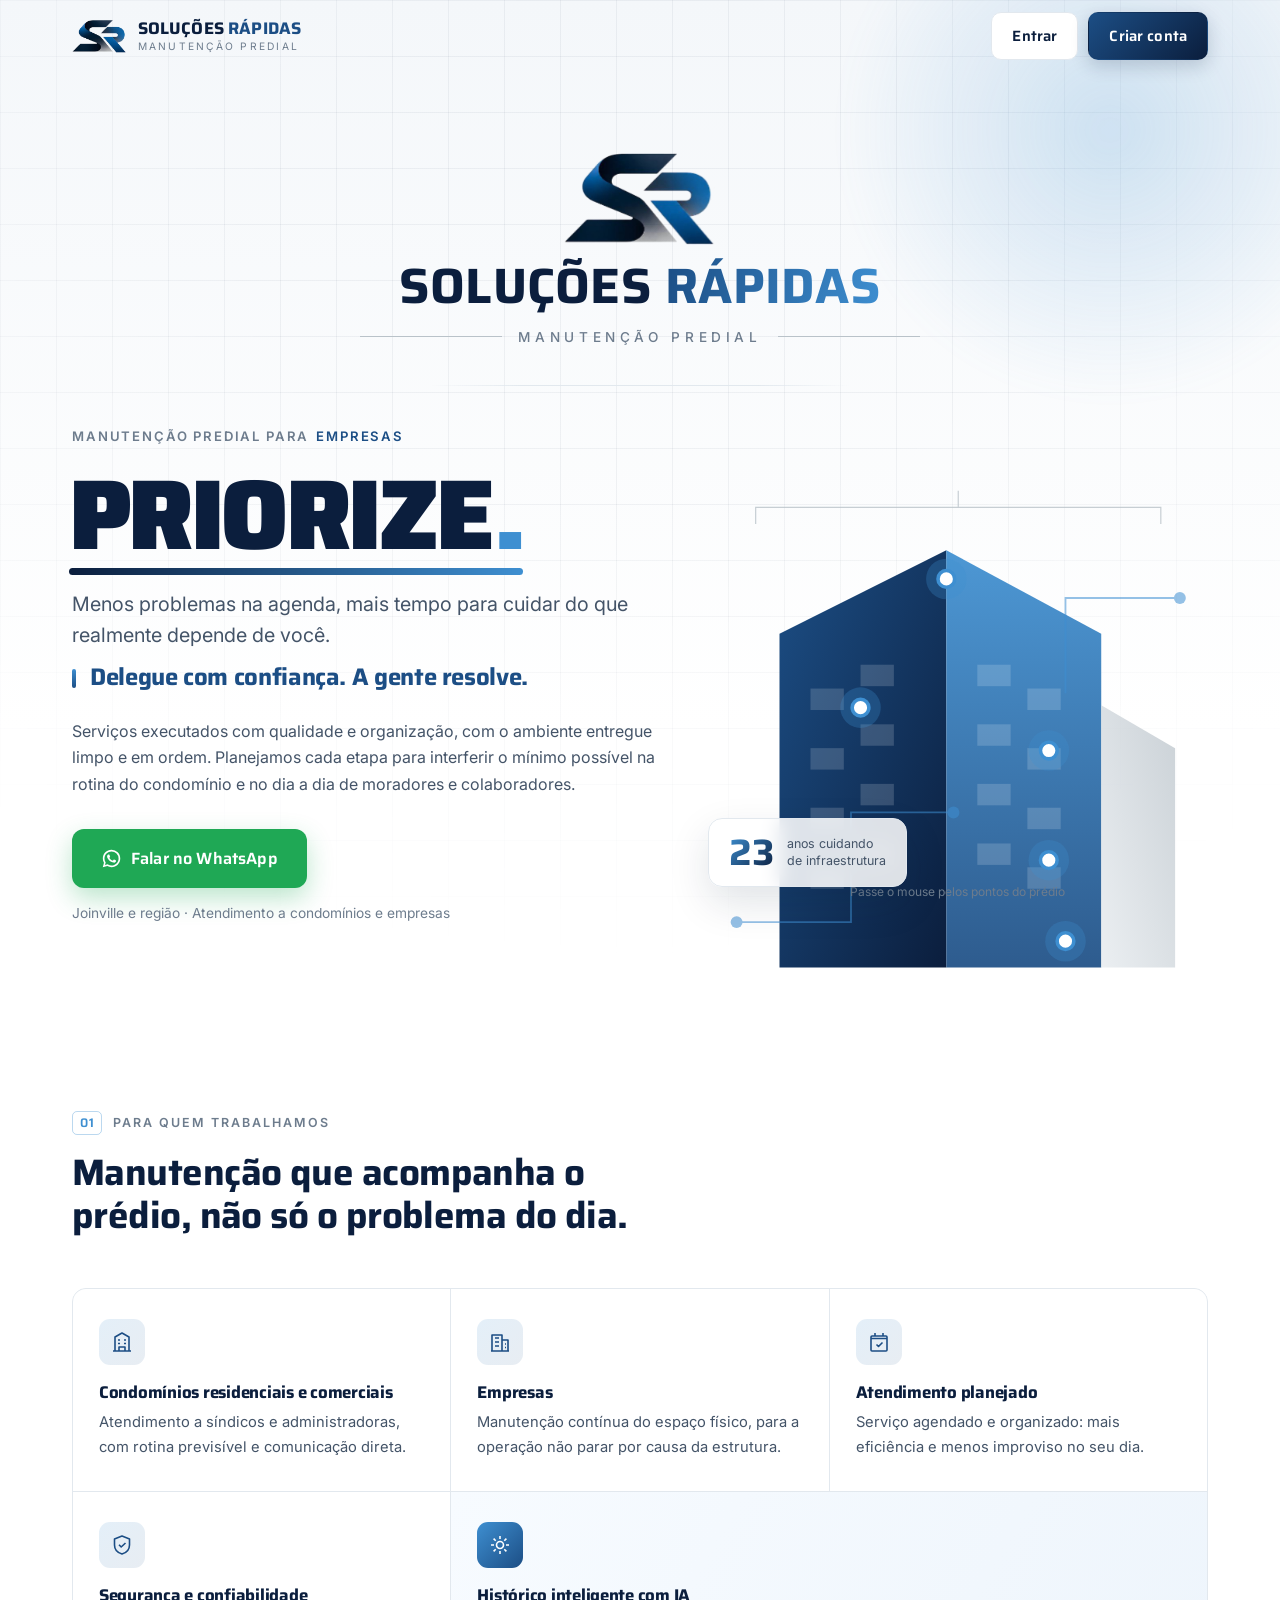
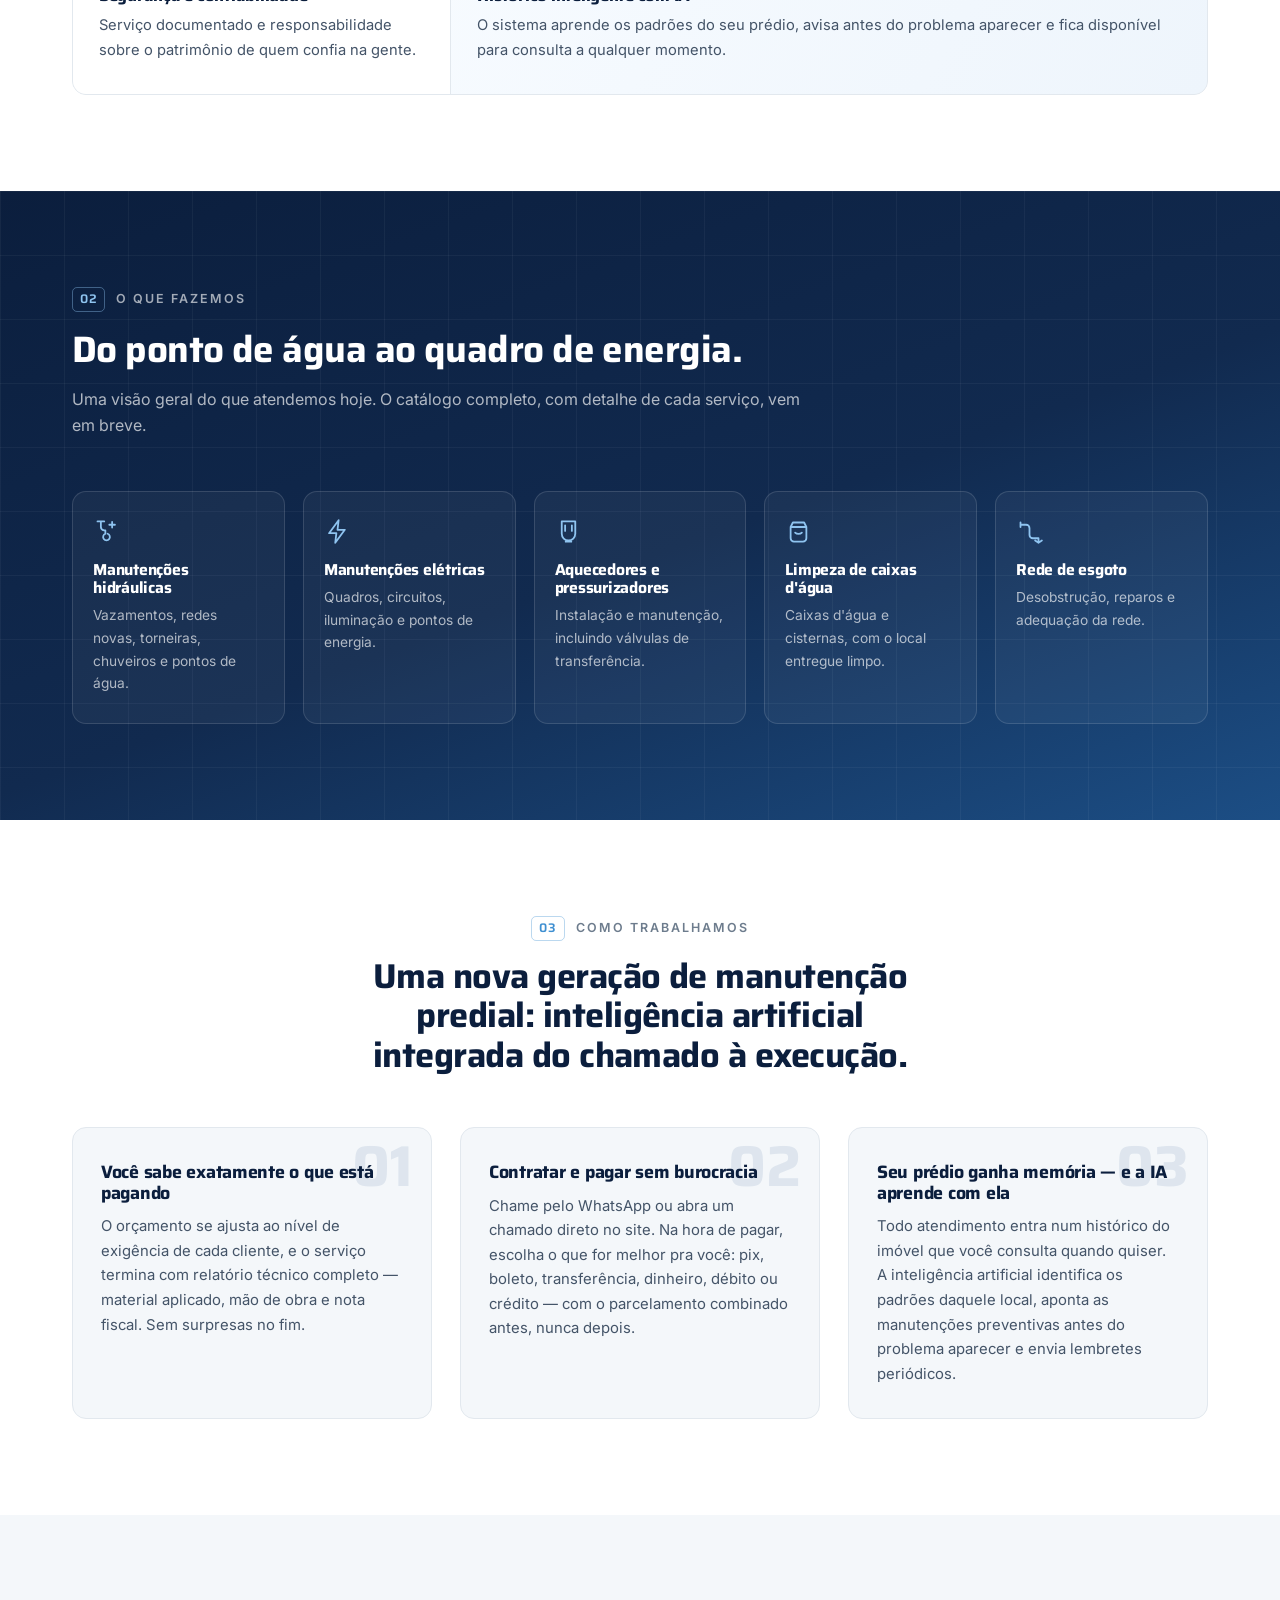
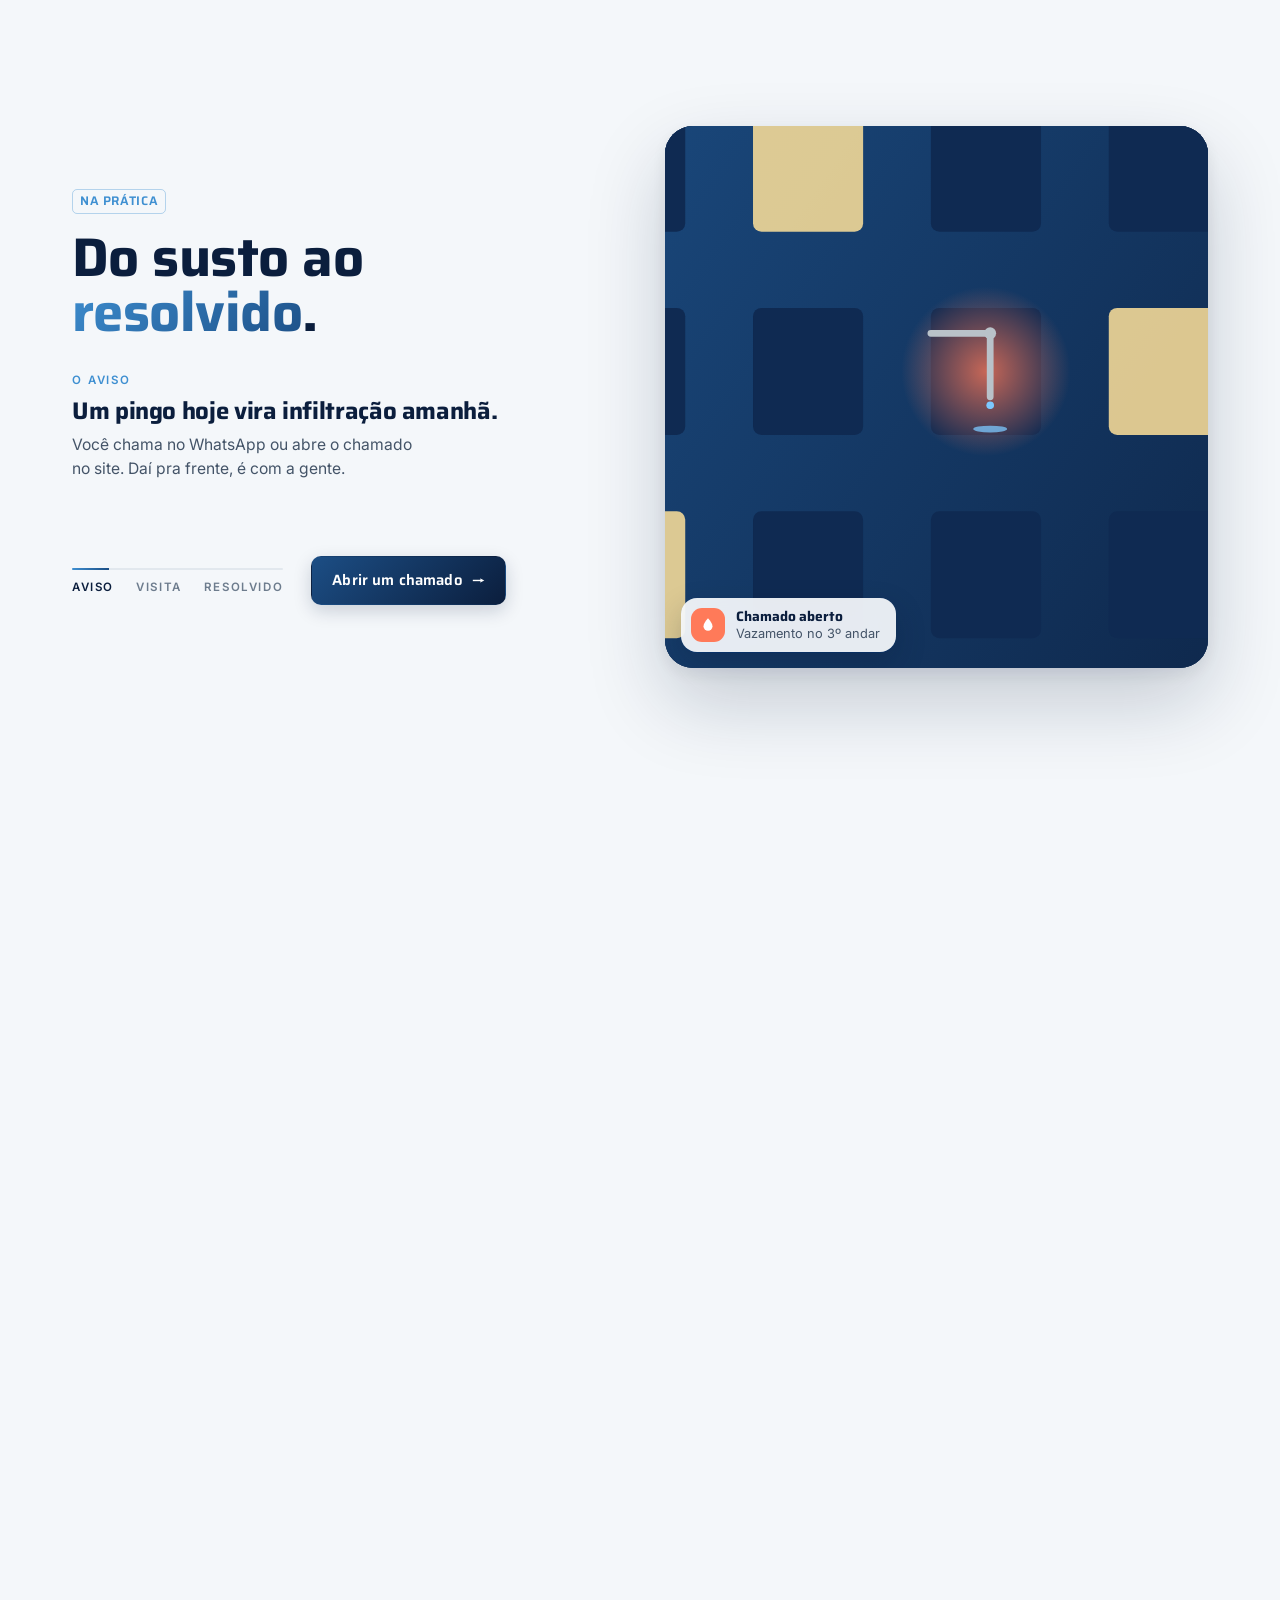
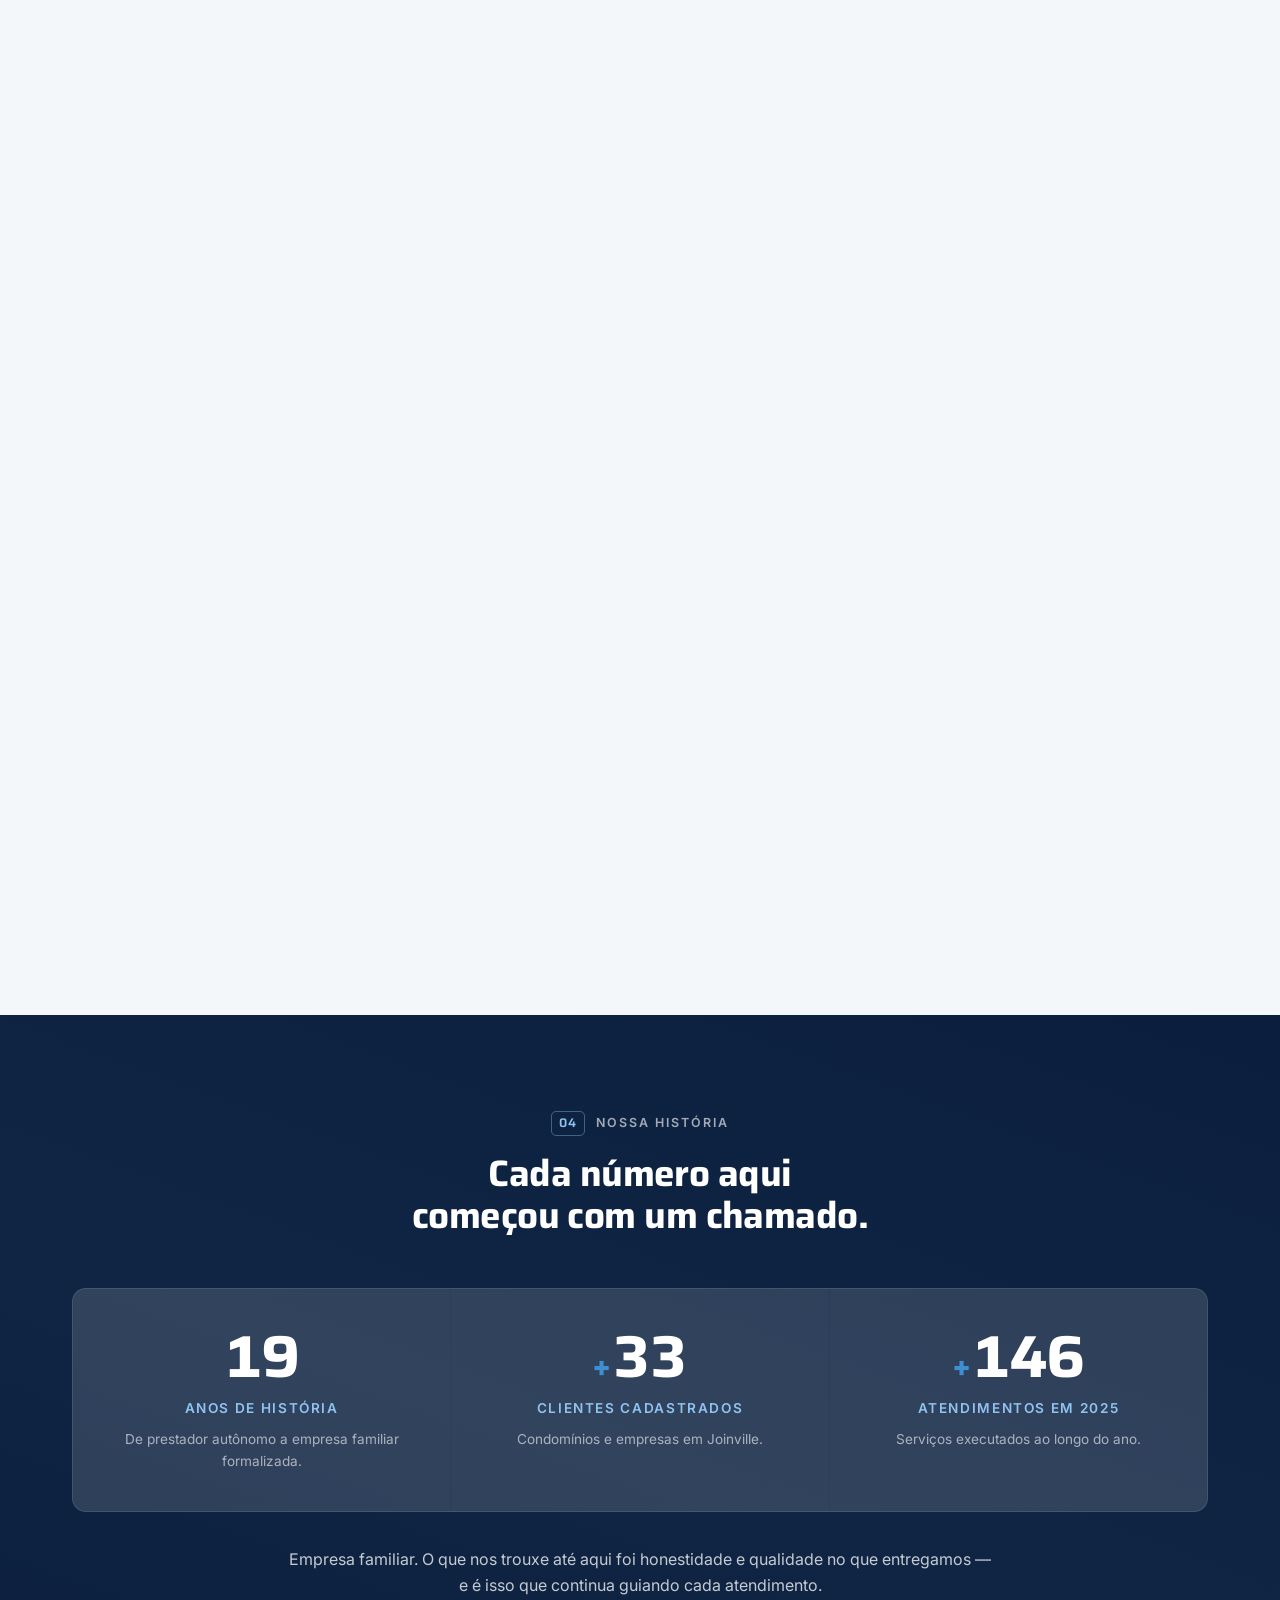
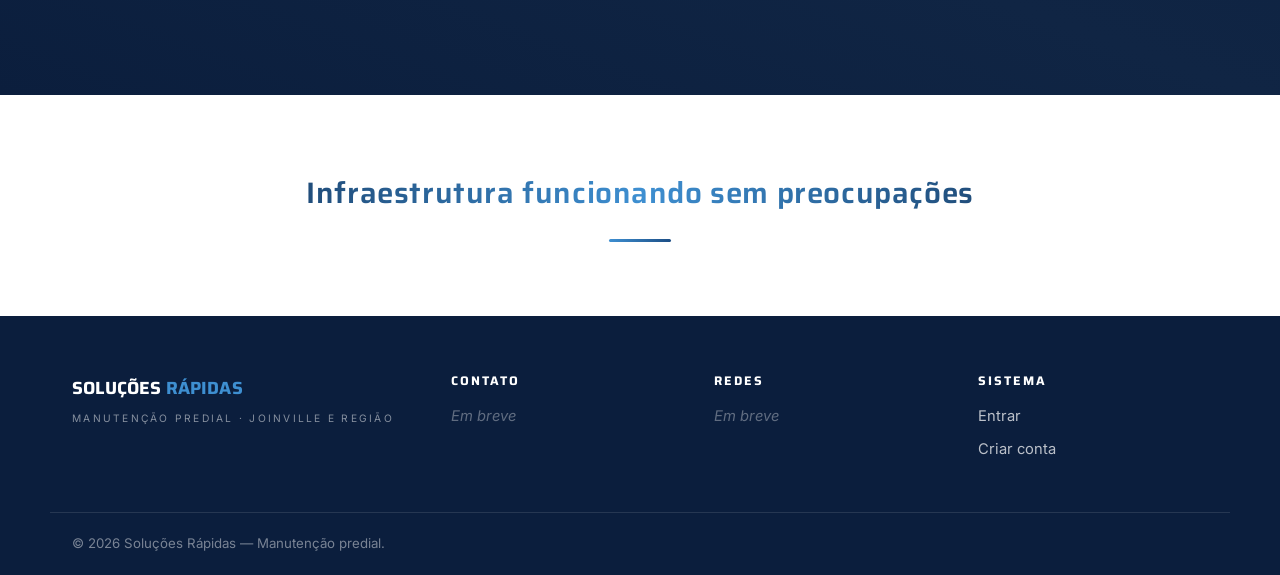
==== commit 3b102e6a: "Página inicial: história curta "Do susto ao resolvido" contada pela rolagem Seção nova entre Como tr" ====
--- a/index.html
+++ b/index.html
@@ -448,6 +448,182 @@
     </div>
   </section>
 
+  <!-- ===================== História: do susto ao resolvido =====================
+       Uma cena só, contada em 3 atos pela rolagem (a câmera entra na janela
+       com vazamento, o técnico conserta, o prédio amanhece resolvido).
+       Sem JS ou com "menos movimento" no aparelho, vira uma seção comum: a
+       cena no estado final e os 3 atos em lista. O landing.js liga o modo
+       "viva" (palco fixo enquanto a seção passa). -->
+  <section class="historia" id="historia" aria-labelledby="historia-titulo">
+    <div class="historia-palco">
+      <div class="faixa historia-grade">
+
+        <div class="historia-texto">
+          <p class="rotulo"><span>Na prática</span></p>
+          <h2 class="historia-titulo" id="historia-titulo">Do susto ao <em>resolvido</em>.</h2>
+
+          <ol class="historia-atos">
+            <li class="ato atual">
+              <p class="ato-passo">O aviso</p>
+              <h3>Um pingo hoje vira infiltração amanhã.</h3>
+              <p>Você chama no WhatsApp ou abre o chamado no site. Daí pra frente, é com a gente.</p>
+            </li>
+            <li class="ato">
+              <p class="ato-passo">A visita</p>
+              <h3>Hora marcada, material certo.</h3>
+              <p>Sem improviso: o técnico chega no combinado e entrega o local limpo.</p>
+            </li>
+            <li class="ato">
+              <p class="ato-passo">O resolvido</p>
+              <h3>Resolvido. E lembrado.</h3>
+              <p>Relatório e nota fiscal ficam no histórico do prédio, e a IA avisa antes do próximo.</p>
+            </li>
+          </ol>
+
+          <div class="historia-rodape">
+            <div class="historia-passos" role="group" aria-label="Ir para um momento da história">
+              <span class="historia-trilho" aria-hidden="true"><span class="historia-trilho-cheio"></span></span>
+              <button type="button" class="historia-passo atual" data-ir="0">Aviso</button>
+              <button type="button" class="historia-passo" data-ir="1">Visita</button>
+              <button type="button" class="historia-passo" data-ir="2">Resolvido</button>
+            </div>
+            <a class="botao botao-cheio historia-cta" href="https://wa.me/554792081047" target="_blank" rel="noopener">
+              Abrir um chamado <span aria-hidden="true">→</span>
+            </a>
+          </div>
+        </div>
+
+        <div class="historia-cena" aria-hidden="true">
+          <svg viewBox="0 0 400 400" class="historia-svg" id="historia-svg">
+            <defs>
+              <linearGradient id="hist-noite" x1="0" y1="0" x2="0" y2="1">
+                <stop offset="0%" stop-color="#081631" />
+                <stop offset="100%" stop-color="#1c4e85" />
+              </linearGradient>
+              <linearGradient id="hist-dia" x1="0" y1="0" x2="0" y2="1">
+                <stop offset="0%" stop-color="#9fd0f2" />
+                <stop offset="100%" stop-color="#eef6fc" />
+              </linearGradient>
+              <linearGradient id="hist-fachada" x1="0" y1="0" x2="1" y2="1">
+                <stop offset="0%" stop-color="#1c4e85" />
+                <stop offset="100%" stop-color="#0b1e3d" />
+              </linearGradient>
+              <radialGradient id="hist-alerta">
+                <stop offset="0%" stop-color="#ff7a59" stop-opacity=".9" />
+                <stop offset="100%" stop-color="#ff7a59" stop-opacity="0" />
+              </radialGradient>
+            </defs>
+
+            <!-- A câmera: o landing.js aproxima e afasta este grupo -->
+            <g id="hist-camera">
+              <rect width="400" height="400" fill="url(#hist-noite)" />
+              <rect class="h-dia" width="400" height="400" fill="url(#hist-dia)" />
+
+              <g class="h-noite" fill="#ffffff">
+                <circle cx="44" cy="52" r="1.3" /><circle cx="92" cy="30" r="1" /><circle cx="150" cy="64" r="1.2" />
+                <circle cx="318" cy="40" r="1.3" /><circle cx="356" cy="86" r="1" /><circle cx="262" cy="22" r="1" />
+                <circle cx="36" cy="128" r="1" /><circle cx="372" cy="150" r="1.2" />
+              </g>
+              <circle class="h-lua" cx="330" cy="70" r="16" fill="#f4f7fa" />
+              <g class="h-sol">
+                <circle cx="330" cy="78" r="30" fill="#ffe29a" opacity=".35" />
+                <circle cx="330" cy="78" r="19" fill="#ffd46b" />
+              </g>
+              <g class="h-nuvem" fill="#ffffff">
+                <ellipse cx="74" cy="92" rx="34" ry="11" /><ellipse cx="92" cy="84" rx="20" ry="12" />
+              </g>
+
+              <rect class="h-chao-noite" y="360" width="400" height="40" fill="#0a1a33" />
+              <rect class="h-dia" y="360" width="400" height="40" fill="#dfe7ee" />
+
+              <!-- Prédio -->
+              <rect x="104" y="92" width="192" height="12" rx="2" fill="#0b1e3d" />
+              <rect x="110" y="100" width="180" height="260" fill="url(#hist-fachada)" />
+              <rect x="186" y="318" width="28" height="42" rx="3" fill="#081631" />
+              <rect class="h-dia" x="186" y="318" width="28" height="42" rx="3" fill="#3e8fd1" />
+
+              <!-- Janelas: noite (algumas acesas) e dia (vidro claro por cima) -->
+              <g class="h-janelas">
+                <rect x="128" y="124" width="26" height="30" rx="2" fill="#0f2a52" />
+                <rect x="170" y="124" width="26" height="30" rx="2" fill="#ffe29a" opacity=".85" />
+                <rect x="212" y="124" width="26" height="30" rx="2" fill="#0f2a52" />
+                <rect x="254" y="124" width="26" height="30" rx="2" fill="#0f2a52" />
+                <rect x="128" y="172" width="26" height="30" rx="2" fill="#0f2a52" />
+                <rect x="170" y="172" width="26" height="30" rx="2" fill="#0f2a52" />
+                <rect x="254" y="172" width="26" height="30" rx="2" fill="#ffe29a" opacity=".85" />
+                <rect x="128" y="220" width="26" height="30" rx="2" fill="#ffe29a" opacity=".85" />
+                <rect x="170" y="220" width="26" height="30" rx="2" fill="#0f2a52" />
+                <rect x="212" y="220" width="26" height="30" rx="2" fill="#0f2a52" />
+                <rect x="254" y="220" width="26" height="30" rx="2" fill="#0f2a52" />
+                <rect x="128" y="268" width="26" height="30" rx="2" fill="#0f2a52" />
+                <rect x="170" y="268" width="26" height="30" rx="2" fill="#0f2a52" />
+                <rect x="212" y="268" width="26" height="30" rx="2" fill="#ffe29a" opacity=".85" />
+                <rect x="254" y="268" width="26" height="30" rx="2" fill="#0f2a52" />
+              </g>
+              <g class="h-dia" fill="#dcebf7">
+                <rect x="128" y="124" width="26" height="30" rx="2" /><rect x="170" y="124" width="26" height="30" rx="2" />
+                <rect x="212" y="124" width="26" height="30" rx="2" /><rect x="254" y="124" width="26" height="30" rx="2" />
+                <rect x="128" y="172" width="26" height="30" rx="2" /><rect x="170" y="172" width="26" height="30" rx="2" />
+                <rect x="254" y="172" width="26" height="30" rx="2" />
+                <rect x="128" y="220" width="26" height="30" rx="2" /><rect x="170" y="220" width="26" height="30" rx="2" />
+                <rect x="212" y="220" width="26" height="30" rx="2" /><rect x="254" y="220" width="26" height="30" rx="2" />
+                <rect x="128" y="268" width="26" height="30" rx="2" /><rect x="170" y="268" width="26" height="30" rx="2" />
+                <rect x="212" y="268" width="26" height="30" rx="2" /><rect x="254" y="268" width="26" height="30" rx="2" />
+              </g>
+              <g class="h-dia" fill="#ffffff" opacity=".55">
+                <path d="M131 150 l10 -24 h5 l-10 24 z M173 150 l10 -24 h5 l-10 24 z M257 150 l10 -24 h5 l-10 24 z" />
+                <path d="M131 246 l10 -24 h5 l-10 24 z M215 246 l10 -24 h5 l-10 24 z M173 294 l10 -24 h5 l-10 24 z" />
+              </g>
+
+              <!-- A janela do problema (3º andar): o vazamento, o conserto, o ok -->
+              <g class="h-problema">
+                <rect x="212" y="172" width="26" height="30" rx="2" fill="#0f2a52" />
+                <rect class="h-dia" x="212" y="172" width="26" height="30" rx="2" fill="#dcebf7" />
+                <circle class="h-alerta" cx="225" cy="187" r="20" fill="url(#hist-alerta)" />
+                <!-- cano -->
+                <path class="h-cano" d="M212 178 H226 V193" fill="none" stroke-width="1.6" stroke-linecap="round" stroke-linejoin="round" />
+                <path class="h-fluxo" d="M212 178 H226 V193" fill="none" stroke-width="0.8" stroke-linecap="round" />
+                <circle cx="226" cy="178" r="1.4" fill="#b9c2c9" />
+                <!-- vazamento -->
+                <g class="h-vazamento" fill="#7cc8ff">
+                  <circle class="h-gota" cx="226" cy="195" r="0.9" />
+                  <circle class="h-gota h-gota-2" cx="226" cy="195" r="0.75" />
+                  <ellipse cx="226" cy="200.6" rx="4" ry="0.8" opacity=".75" />
+                </g>
+                <!-- chave de cano -->
+                <g class="h-chave">
+                  <path transform="translate(218.5 179) scale(0.5)" d="M14.7 6.3a1 1 0 0 0 0 1.4l1.6 1.6a1 1 0 0 0 1.4 0l3.77-3.77a6 6 0 0 1-7.94 7.94l-6.91 6.91a2.12 2.12 0 0 1-3-3l6.91-6.91a6 6 0 0 1 7.94-7.94l-3.76 3.76z" fill="none" stroke="#ffffff" stroke-width="2.2" stroke-linecap="round" stroke-linejoin="round" />
+                </g>
+                <!-- resolvido -->
+                <g class="h-ok">
+                  <circle cx="225" cy="187" r="7" fill="#1fa855" />
+                  <path d="M221.8 187.2 l2.2 2.2 l4.2 -4.4" fill="none" stroke="#ffffff" stroke-width="1.5" stroke-linecap="round" stroke-linejoin="round" />
+                </g>
+              </g>
+            </g>
+          </svg>
+
+          <!-- Notificações, uma por ato, como no celular do cliente -->
+          <div class="historia-avisos">
+            <p class="aviso atual">
+              <span class="aviso-icone aviso-alerta"><svg viewBox="0 0 24 24"><path d="M12 3c3.3 3.8 6 7.4 6 10.6A6 6 0 0 1 6 13.6C6 10.4 8.7 6.8 12 3Z" /></svg></span>
+              <span><strong>Chamado aberto</strong> Vazamento no 3º andar</span>
+            </p>
+            <p class="aviso">
+              <span class="aviso-icone aviso-agenda"><svg viewBox="0 0 24 24"><path d="M7 3v3m10-3v3M4 9h16M5 6h14v14H5zM9 14l2 2 4-4" /></svg></span>
+              <span><strong>Visita agendada</strong> Técnico a caminho</span>
+            </p>
+            <p class="aviso">
+              <span class="aviso-icone aviso-ok"><svg viewBox="0 0 24 24"><path d="M5 12.5l4.5 4.5L19 7.5" /></svg></span>
+              <span><strong>Resolvido</strong> Relatório salvo no histórico</span>
+            </p>
+          </div>
+        </div>
+
+      </div>
+    </div>
+  </section>
+
   <!-- ===================== Números ===================== -->
   <section class="secao secao-numeros" id="numeros">
     <div class="faixa">
--- a/landing.css
+++ b/landing.css
@@ -1066,6 +1066,289 @@
 
 /* ---------- Telas médias ---------- */
 
+/* ---------- História: do susto ao resolvido ---------- */
+/* Sem a classe "viva" é uma seção comum (cena no estado final e os 3 atos
+   em lista): é o que vê quem pediu menos movimento ou está sem JS. Com
+   "viva", o palco fica parado na tela enquanto a seção passa e a rolagem
+   conta a história. Tudo que anima é transform/opacity. */
+
+.historia { background: var(--gelo); padding: 96px 0; }
+
+.historia-grade {
+  display: grid;
+  grid-template-columns: minmax(0, 1fr) minmax(0, 1.05fr);
+  gap: clamp(32px, 6vw, 84px);
+  align-items: center;
+}
+
+.historia-titulo {
+  font-family: "Saira", sans-serif;
+  font-weight: 700;
+  font-size: clamp(2rem, 4.4vw, 3.4rem);
+  line-height: 1.02;
+  letter-spacing: -0.01em;
+  color: var(--marinho);
+  margin-bottom: 30px;
+}
+.historia-titulo em {
+  font-style: normal;
+  background: linear-gradient(135deg, var(--aco), var(--azul));
+  -webkit-background-clip: text;
+  background-clip: text;
+  color: transparent;
+}
+
+.historia-atos { list-style: none; margin: 0; padding: 0; display: grid; gap: 22px; }
+.ato-passo {
+  font-size: 0.72rem;
+  font-weight: 600;
+  letter-spacing: 0.16em;
+  text-transform: uppercase;
+  color: var(--aco);
+  margin-bottom: 7px;
+}
+.ato h3 {
+  font-family: "Saira", sans-serif;
+  font-size: clamp(1.18rem, 1.9vw, 1.5rem);
+  line-height: 1.2;
+  color: var(--marinho);
+  margin-bottom: 7px;
+}
+.ato p:last-child { color: var(--tinta-media); font-size: 0.98rem; line-height: 1.55; max-width: 36ch; }
+
+.historia-rodape {
+  margin-top: 32px;
+  display: flex;
+  flex-wrap: wrap;
+  align-items: center;
+  gap: 18px 28px;
+}
+.historia-cta span { transition: transform 0.25s var(--curva); }
+.historia-cta:hover span { transform: translateX(3px); }
+
+/* Linha do tempo com os 3 momentos (só no modo "viva") */
+.historia-passos { display: none; }
+
+/* A cena */
+.historia-cena {
+  position: relative;
+  aspect-ratio: 1;
+  border-radius: 28px;
+  overflow: hidden;
+  isolation: isolate;
+  background: #081631;
+  box-shadow: 0 34px 80px rgba(11, 30, 61, 0.2), 0 6px 18px rgba(11, 30, 61, 0.08);
+}
+.historia-svg {
+  display: block;
+  width: 100%;
+  height: 100%;
+  /* Estado final por padrão (prédio de dia, resolvido). O landing.js
+     sobrescreve esses números enquanto a rolagem conta a história. */
+  --dia: 1;
+  --vaz: 0;
+  --chave: 0;
+  --conserto: 1;
+  --ok: 1;
+}
+
+.h-dia { opacity: var(--dia); }
+.h-noite,
+.h-lua { opacity: calc(1 - var(--dia)); }
+.h-sol { opacity: var(--dia); transform: translateY(calc((1 - var(--dia)) * 34px)); }
+.h-nuvem { opacity: calc(var(--dia) * 0.9); transform: translateX(calc((1 - var(--dia)) * -46px)); }
+
+.h-alerta {
+  opacity: calc(var(--vaz) * 0.85);
+  transform-box: fill-box;
+  transform-origin: center;
+  animation: histPulsa 1.8s ease-in-out infinite;
+}
+@keyframes histPulsa {
+  0%, 100% { transform: scale(0.75); }
+  50% { transform: scale(1.1); }
+}
+
+.h-cano { stroke: #b9c2c9; }
+.h-fluxo {
+  stroke: #7cc8ff;
+  stroke-dasharray: 1.4 2.4;
+  opacity: var(--conserto);
+  animation: histFlui 0.8s linear infinite;
+}
+@keyframes histFlui { to { stroke-dashoffset: -3.8; } }
+
+.h-vazamento { opacity: var(--vaz); }
+.h-gota { transform-box: fill-box; animation: histPinga 1.1s ease-in infinite; }
+.h-gota-2 { animation-delay: 0.55s; }
+@keyframes histPinga {
+  0% { transform: translateY(0); opacity: 0; }
+  15% { opacity: 1; }
+  100% { transform: translateY(5px); opacity: 0; }
+}
+
+.h-chave {
+  opacity: var(--chave);
+  transform-box: fill-box;
+  transform-origin: 20% 80%;
+  transform: rotate(calc((1 - var(--conserto)) * 55deg));
+}
+.h-ok {
+  opacity: var(--ok);
+  transform-box: fill-box;
+  transform-origin: center;
+  transform: scale(calc(0.4 + var(--ok) * 0.6));
+}
+
+/* Notificações, como se fossem do celular do cliente */
+.historia-avisos { position: absolute; left: 16px; right: 16px; bottom: 16px; height: 58px; }
+.aviso {
+  position: absolute;
+  left: 0;
+  bottom: 0;
+  display: flex;
+  align-items: center;
+  gap: 11px;
+  max-width: 100%;
+  padding: 10px 16px 10px 10px;
+  border-radius: 16px;
+  background: rgba(255, 255, 255, 0.9);
+  backdrop-filter: blur(12px) saturate(160%);
+  -webkit-backdrop-filter: blur(12px) saturate(160%);
+  box-shadow: 0 12px 30px rgba(8, 22, 49, 0.22);
+  font-size: 0.8rem;
+  line-height: 1.3;
+  color: var(--tinta-media);
+  opacity: 0;
+  transform: translateY(14px) scale(0.96);
+  transition: opacity 0.45s var(--curva), transform 0.45s var(--curva);
+}
+.aviso.atual { opacity: 1; transform: none; }
+.aviso strong { display: block; font-family: "Saira", sans-serif; font-size: 0.86rem; color: var(--marinho); }
+.aviso-icone {
+  flex: none;
+  display: grid;
+  place-items: center;
+  width: 34px;
+  height: 34px;
+  border-radius: 11px;
+}
+.aviso-icone svg { width: 18px; height: 18px; fill: none; stroke: #ffffff; stroke-width: 2; stroke-linecap: round; stroke-linejoin: round; }
+.aviso-alerta { background: #ff7a59; }
+.aviso-alerta svg { fill: #ffffff; stroke: none; }
+.aviso-agenda { background: var(--aco); }
+.aviso-ok { background: var(--whats); }
+
+/* Sem o modo "viva", fica só a notificação final, parada. */
+.historia:not(.viva) .aviso { display: none; }
+.historia:not(.viva) .aviso:last-child { display: flex; opacity: 1; transform: none; }
+
+/* ----- Modo "viva": palco parado, rolagem conta a história ----- */
+
+/* Curta de propósito: ~2 telas de rolagem pra história inteira. */
+.historia.viva { height: 300vh; padding: 0; }
+.historia.viva .historia-palco {
+  position: sticky;
+  top: 0;
+  height: 100vh;
+  height: 100svh;
+  display: flex;
+  align-items: center;
+  padding-top: 64px;
+}
+.historia.viva .historia-grade { width: 100%; }
+
+.historia.viva .historia-atos { display: block; position: relative; min-height: 9.6em; }
+.historia.viva .ato {
+  position: absolute;
+  top: 0;
+  left: 0;
+  right: 0;
+  opacity: 0;
+  transform: translateY(18px);
+  filter: blur(5px);
+  pointer-events: none;
+  transition: opacity 0.55s var(--curva), transform 0.55s var(--curva), filter 0.55s var(--curva);
+}
+.historia.viva .ato.saiu { transform: translateY(-18px); }
+.historia.viva .ato.atual {
+  opacity: 1;
+  transform: none;
+  filter: none;
+  pointer-events: auto;
+  transition-delay: 0.1s;
+}
+
+.historia.viva .historia-passos {
+  position: relative;
+  display: flex;
+  gap: 22px;
+  padding-top: 14px;
+}
+.historia-trilho {
+  position: absolute;
+  top: 0;
+  left: 0;
+  right: 0;
+  height: 2px;
+  border-radius: 2px;
+  background: var(--linha);
+  overflow: hidden;
+}
+.historia-trilho-cheio {
+  position: absolute;
+  inset: 0;
+  background: linear-gradient(90deg, var(--aco), var(--azul));
+  transform-origin: left;
+  transform: scaleX(var(--p, 0));
+}
+.historia-passo {
+  background: none;
+  border: 0;
+  padding: 0;
+  font: 600 0.72rem/1 "Inter", sans-serif;
+  letter-spacing: 0.14em;
+  text-transform: uppercase;
+  color: var(--tinta-fraca);
+  cursor: pointer;
+  transition: color 0.3s var(--curva);
+}
+.historia-passo:hover,
+.historia-passo.atual { color: var(--marinho); }
+
+/* No fim da história o botão ganha um brilho: é a hora do "e agora?" */
+.historia.viva.final .historia-cta { animation: histChama 2.4s ease-in-out infinite; }
+@keyframes histChama {
+  0%, 100% { box-shadow: 0 6px 18px rgba(11, 30, 61, 0.18); }
+  50% { box-shadow: 0 6px 18px rgba(11, 30, 61, 0.18), 0 0 0 7px rgba(62, 143, 209, 0.16); }
+}
+
+/* Fora da tela, as animações em loop param (não gastam bateria). */
+.historia.parada * { animation-play-state: paused !important; }
+
+@media (max-width: 860px) {
+  .historia { padding: 68px 0; }
+  .historia-grade { grid-template-columns: 1fr; gap: 0; }
+  /* No celular a cena entra no meio do texto: título, cena, ato, botão. */
+  .historia-texto { display: contents; }
+  .historia-texto > .rotulo { order: 1; }
+  .historia-titulo { order: 2; margin-bottom: 20px; }
+  .historia-cena { order: 3; width: 100%; max-width: 420px; justify-self: center; margin-bottom: 24px; border-radius: 22px; }
+  .historia-atos { order: 4; }
+  .historia-rodape { order: 5; margin-top: 22px; }
+  .ato h3 { font-size: 1.12rem; }
+  .ato p:last-child { font-size: 0.92rem; }
+  .historia-avisos { left: 10px; right: 10px; bottom: 10px; }
+  .aviso { font-size: 0.74rem; padding: 8px 12px 8px 8px; }
+  .aviso-icone { width: 28px; height: 28px; border-radius: 9px; }
+
+  .historia.viva .historia-palco { padding-top: 58px; }
+  .historia.viva .historia-cena { width: min(100%, 40svh); margin-bottom: 18px; }
+  .historia.viva .historia-titulo { font-size: clamp(1.7rem, 7.5vw, 2.2rem); margin-bottom: 14px; }
+  .historia.viva .historia-atos { min-height: 8.6em; }
+  .historia.viva .historia-rodape { margin-top: 12px; gap: 14px 20px; }
+}
+
 @media (max-width: 1000px) {
   .hero-interno { grid-template-columns: 1fr; gap: 40px; }
   /* Altura segue a largura (proporção do desenho + folga do parallax):
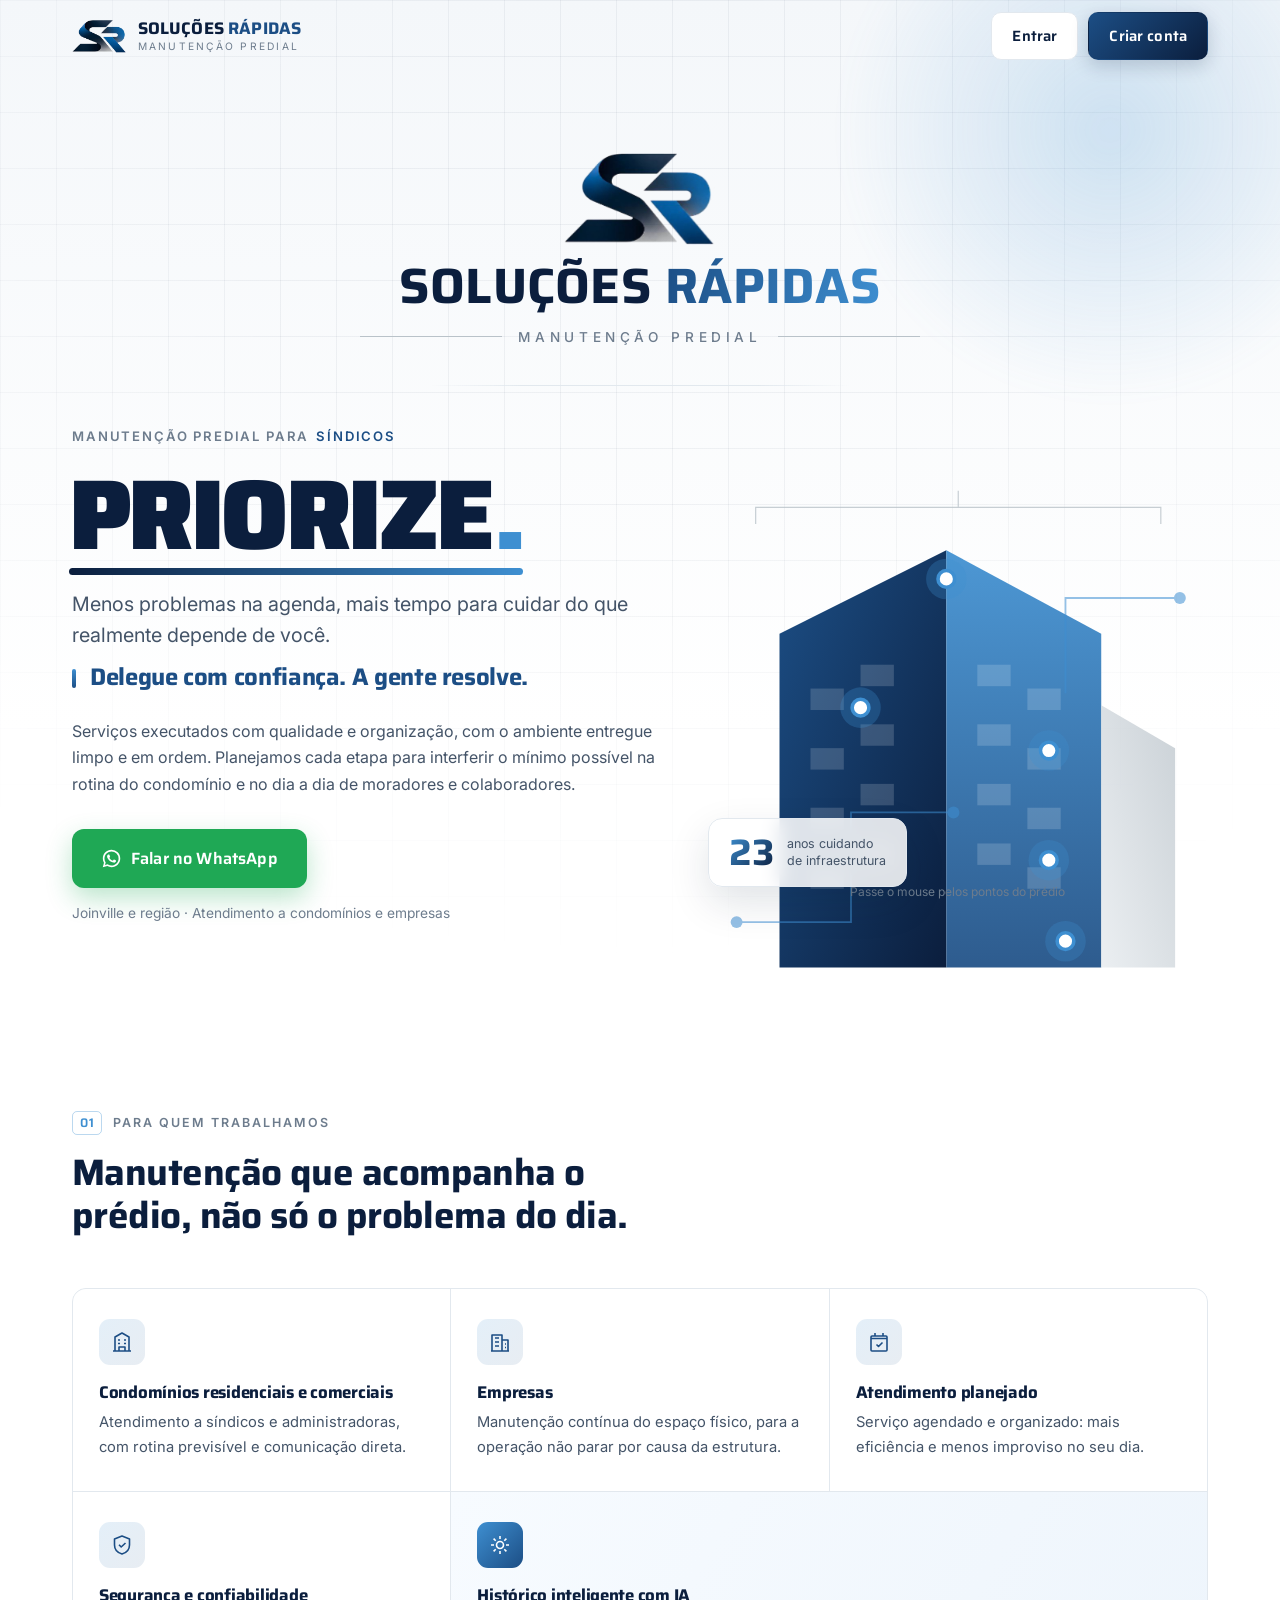
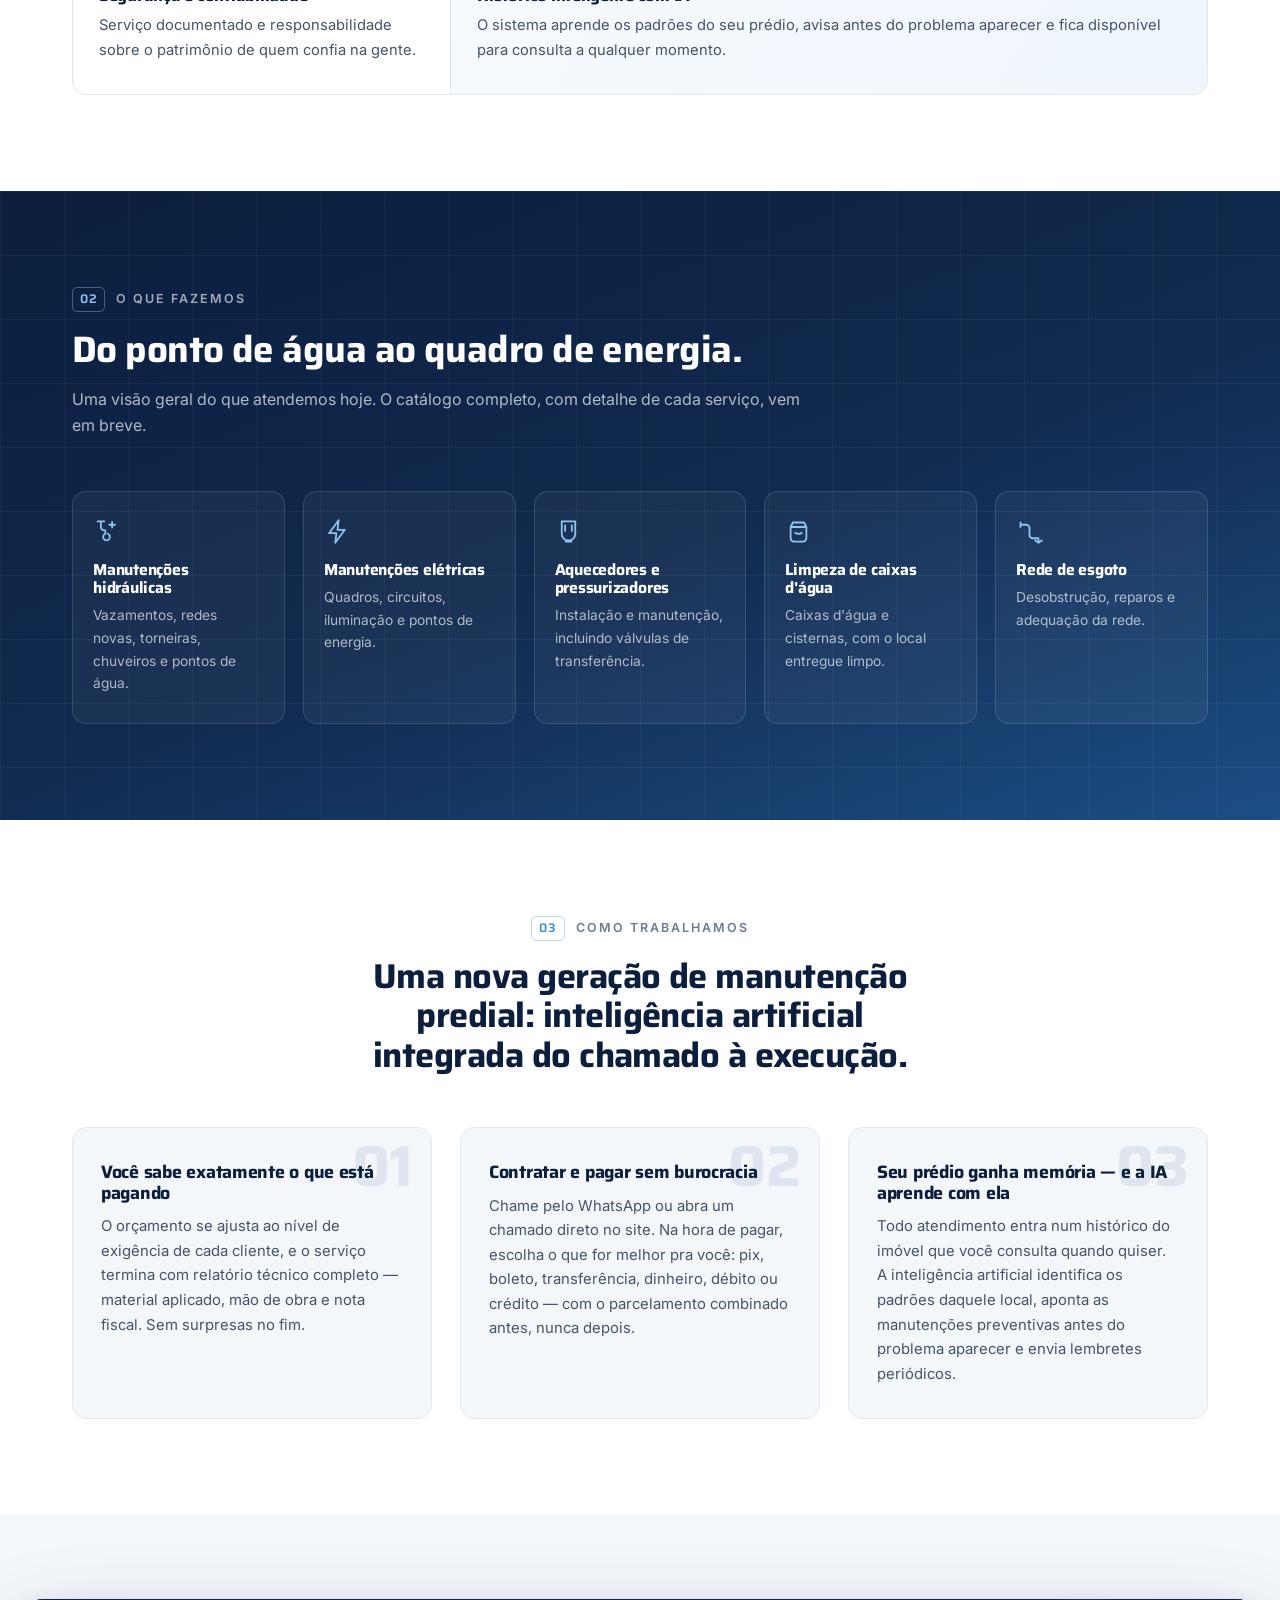
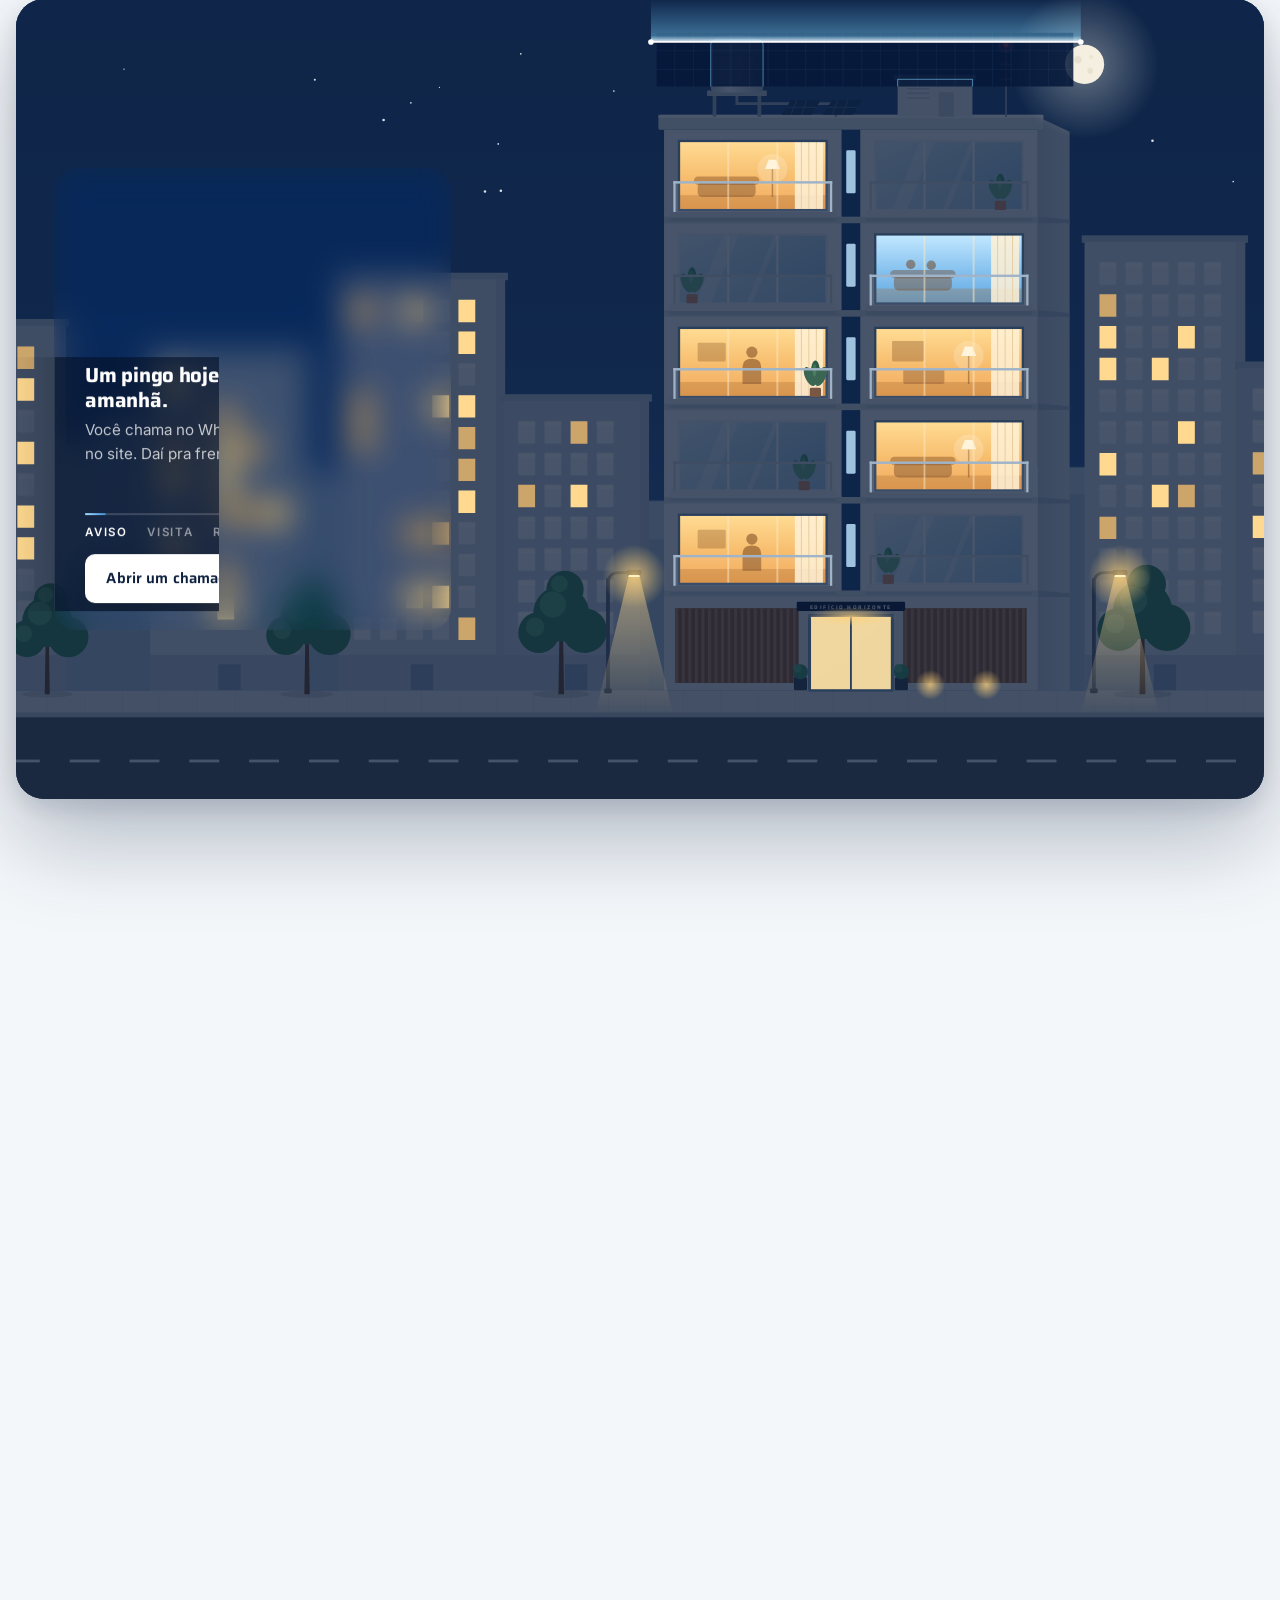
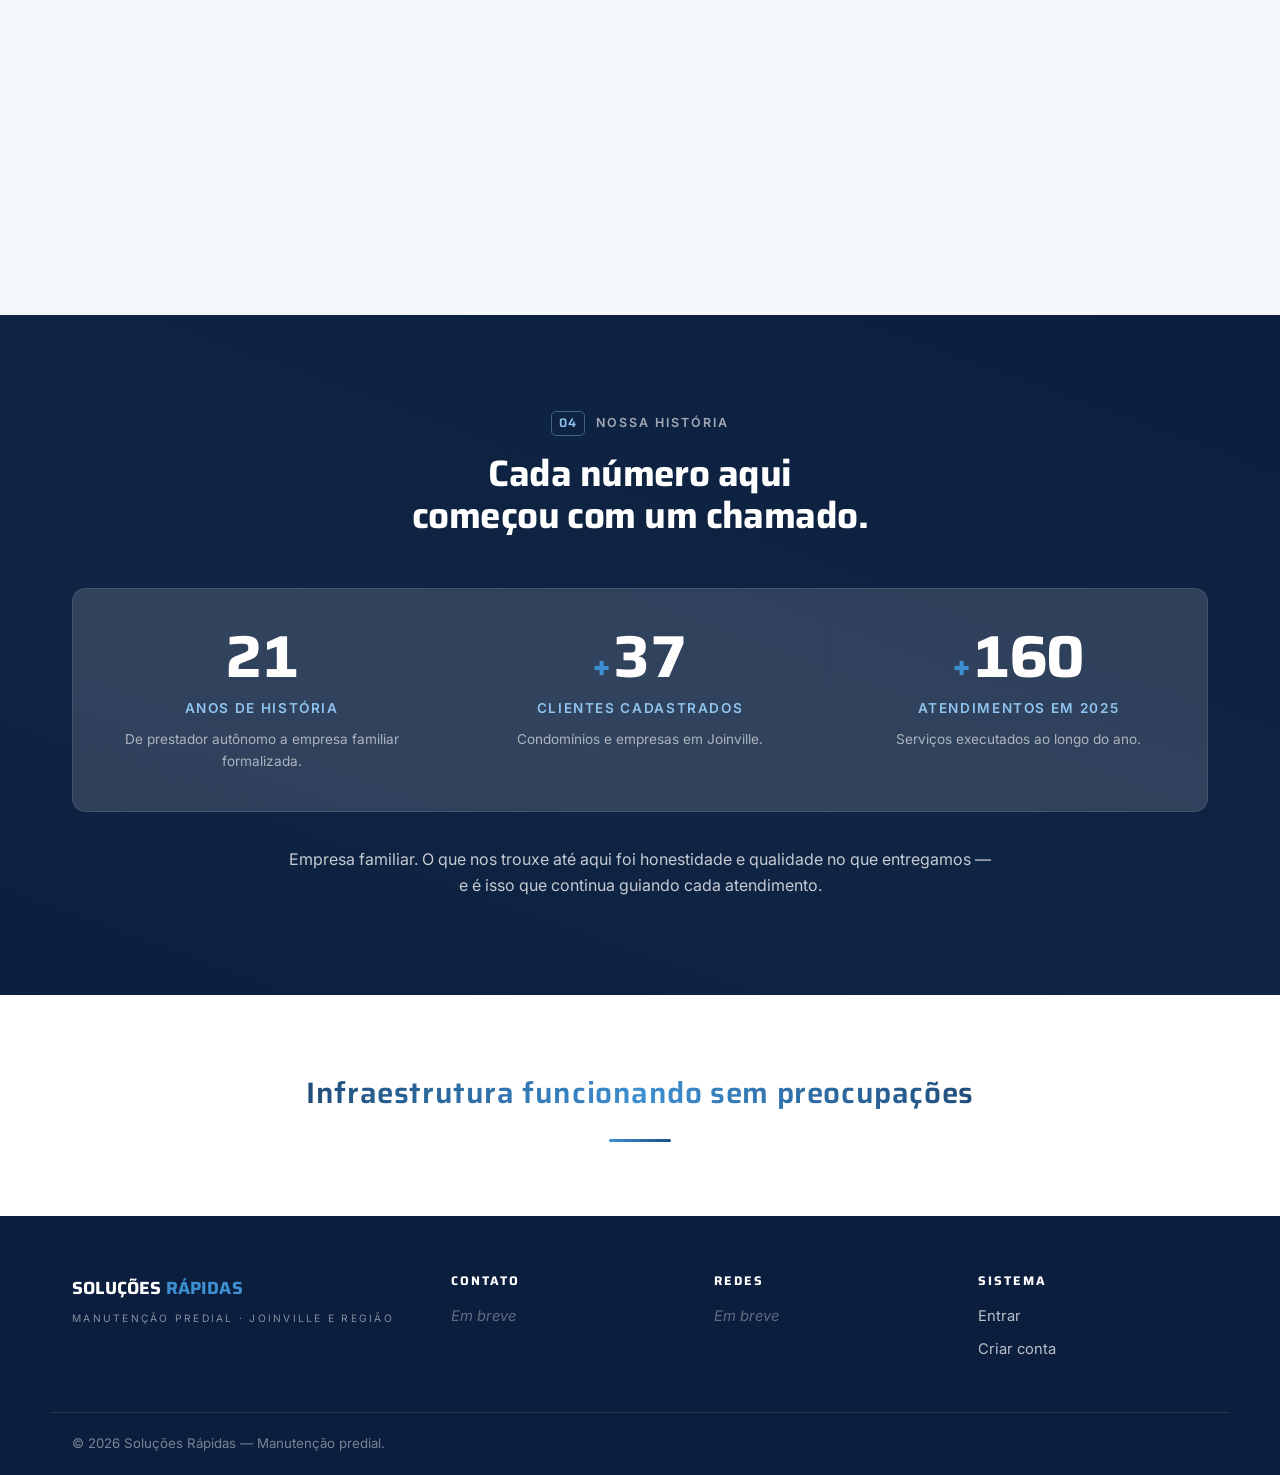
==== commit 9d6a8a7a: "História "Do susto ao resolvido" em palco grande e cena ilustrada - Palco quase em tela cheia; texto" ====
--- a/index.html
+++ b/index.html
@@ -449,17 +449,62 @@
   </section>
 
   <!-- ===================== História: do susto ao resolvido =====================
-       Uma cena só, contada em 3 atos pela rolagem (a câmera entra na janela
-       com vazamento, o técnico conserta, o prédio amanhece resolvido).
-       Sem JS ou com "menos movimento" no aparelho, vira uma seção comum: a
-       cena no estado final e os 3 atos em lista. O landing.js liga o modo
-       "viva" (palco fixo enquanto a seção passa). -->
+       Uma cena só (cidade à noite, o prédio, o banheiro do 3º andar),
+       contada pela rolagem: o scanner acha o vazamento, a câmera entra no
+       banheiro, a van chega, o técnico conserta, o dia amanhece. A cena é
+       gerada por um script (não editar o SVG à mão: coordenadas casadas
+       com o roteiro da câmera no landing.js). Sem JS, com "menos movimento"
+       ou em tela baixa, vira uma cena parada no final feliz. -->
   <section class="historia" id="historia" aria-labelledby="historia-titulo">
     <div class="historia-palco">
-      <div class="faixa historia-grade">
-
-        <div class="historia-texto">
-          <p class="rotulo"><span>Na prática</span></p>
+      <div class="historia-tela">
+        <svg class="historia-svg" id="historia-svg" viewBox="355 210 1100 900" preserveAspectRatio="xMidYMid slice" aria-hidden="true" focusable="false"><defs><linearGradient id="hx-ceu-noite" gradientUnits="userSpaceOnUse" x1="0" y1="-300" x2="0" y2="1000">
+  <stop offset="0" stop-color="#1a3f73"/><stop offset=".7" stop-color="#2a568f"/><stop offset="1" stop-color="#3d6ea9"/>
+</linearGradient>
+<linearGradient id="hx-ceu-dia" gradientUnits="userSpaceOnUse" x1="0" y1="-300" x2="0" y2="1000">
+  <stop offset="0" stop-color="#4f9fe0"/><stop offset=".62" stop-color="#a6d4f4"/><stop offset="1" stop-color="#eaf6fd"/>
+</linearGradient>
+<radialGradient id="hx-aurora" cx=".5" cy="1" r=".62">
+  <stop offset="0" stop-color="#ffb176" stop-opacity=".95"/><stop offset=".45" stop-color="#ff8fa3" stop-opacity=".4"/><stop offset="1" stop-color="#ff8fa3" stop-opacity="0"/>
+</radialGradient>
+<radialGradient id="hx-brilho-quente"><stop offset="0" stop-color="#ffd27a" stop-opacity=".75"/><stop offset="1" stop-color="#ffd27a" stop-opacity="0"/></radialGradient>
+<radialGradient id="hx-brilho-lua"><stop offset="0" stop-color="#f6f1e1" stop-opacity=".38"/><stop offset="1" stop-color="#f6f1e1" stop-opacity="0"/></radialGradient>
+<radialGradient id="hx-brilho-sol"><stop offset="0" stop-color="#fff3c8" stop-opacity=".95"/><stop offset=".3" stop-color="#ffd46b" stop-opacity=".5"/><stop offset="1" stop-color="#ffd46b" stop-opacity="0"/></radialGradient>
+<radialGradient id="hx-alerta"><stop offset="0" stop-color="#ff6b5a" stop-opacity=".85"/><stop offset="1" stop-color="#ff6b5a" stop-opacity="0"/></radialGradient>
+<radialGradient id="hx-luz-teto"><stop offset="0" stop-color="#fff6dc" stop-opacity=".6"/><stop offset="1" stop-color="#fff6dc" stop-opacity="0"/></radialGradient>
+<linearGradient id="hx-vidro" x1="0" y1="0" x2="1" y2="1"><stop offset="0" stop-color="#dcf0fc"/><stop offset="1" stop-color="#8dbde3"/></linearGradient>
+<linearGradient id="hx-interior" x1="0" y1="0" x2="0" y2="1"><stop offset="0" stop-color="#ffdc94"/><stop offset="1" stop-color="#f0a24c"/></linearGradient>
+<linearGradient id="hx-interior-frio" x1="0" y1="0" x2="0" y2="1"><stop offset="0" stop-color="#c3e8ff"/><stop offset="1" stop-color="#4f9fe0"/></linearGradient>
+<linearGradient id="hx-cone" x1="0" y1="0" x2="0" y2="1"><stop offset="0" stop-color="#ffd98f" stop-opacity=".5"/><stop offset="1" stop-color="#ffd98f" stop-opacity="0"/></linearGradient>
+<linearGradient id="hx-farol" x1="0" y1="0" x2="1" y2="0"><stop offset="0" stop-color="#fff3c4" stop-opacity=".7"/><stop offset="1" stop-color="#fff3c4" stop-opacity="0"/></linearGradient>
+<linearGradient id="hx-caixa" x1="0" y1="0" x2="1" y2="0"><stop offset="0" stop-color="#b6c5d4"/><stop offset=".35" stop-color="#eef3f8"/><stop offset="1" stop-color="#a6b7c8"/></linearGradient>
+<linearGradient id="hx-lateral" x1="0" y1="0" x2="1" y2="0"><stop offset="0" stop-color="#bfcedc"/><stop offset="1" stop-color="#d6e0e9"/></linearGradient>
+<linearGradient id="hx-espelho" x1="0" y1="0" x2="1" y2="1"><stop offset="0" stop-color="#eaf5fd"/><stop offset="1" stop-color="#9fc3e0"/></linearGradient>
+<linearGradient id="hx-scan" x1="0" y1="0" x2="0" y2="1"><stop offset="0" stop-color="#7cd3ff" stop-opacity="0"/><stop offset=".85" stop-color="#7cd3ff" stop-opacity=".42"/><stop offset="1" stop-color="#ffffff" stop-opacity=".95"/></linearGradient>
+<pattern id="hx-ripado" width="7" height="80" patternUnits="userSpaceOnUse" x="712" y="912"><rect width="3.2" height="80" fill="#b9845a"/></pattern>
+<pattern id="hx-calcada" width="40" height="24" patternUnits="userSpaceOnUse" x="0" y="1000"><path d="M0 0V24" stroke="#cdd4db" stroke-width="1"/></pattern>
+<pattern id="hx-faixa" width="64" height="3" patternUnits="userSpaceOnUse" x="0" y="1074"><rect width="32" height="3" fill="#e9eef2"/></pattern>
+<pattern id="hx-azulejo" width="10" height="10" patternUnits="userSpaceOnUse" x="926" y="610"><path d="M10 0V10M0 10H10" stroke="#d1e0ec" stroke-width=".6" fill="none"/></pattern>
+<pattern id="hx-grade" width="20" height="20" patternUnits="userSpaceOnUse" x="692" y="296"><path d="M20 0V20M0 20H20" stroke="#7cd3ff" stroke-width=".5" opacity=".2" fill="none"/></pattern>
+<clipPath id="hx-clip-scan"><rect id="hx-scan-rect" x="680" y="296" width="470" height="0"/></clipPath><pattern id="hx-jm-0" x="-108" y="628" width="28" height="34" patternUnits="userSpaceOnUse"><rect x="4" y="4" width="18" height="24" rx="1.5" fill="#eef5fb"/><rect x="4" y="4" width="18" height="5" fill="#ffffff" opacity=".7"/></pattern><pattern id="hx-jm-1" x="162" y="658" width="28" height="34" patternUnits="userSpaceOnUse"><rect x="4" y="4" width="18" height="24" rx="1.5" fill="#eef5fb"/><rect x="4" y="4" width="18" height="5" fill="#ffffff" opacity=".7"/></pattern><pattern id="hx-jm-2" x="364" y="578" width="28" height="34" patternUnits="userSpaceOnUse"><rect x="4" y="4" width="18" height="24" rx="1.5" fill="#eef5fb"/><rect x="4" y="4" width="18" height="5" fill="#ffffff" opacity=".7"/></pattern><pattern id="hx-jm-3" x="540" y="708" width="28" height="34" patternUnits="userSpaceOnUse"><rect x="4" y="4" width="18" height="24" rx="1.5" fill="#eef5fb"/><rect x="4" y="4" width="18" height="5" fill="#ffffff" opacity=".7"/></pattern><pattern id="hx-jm-4" x="1162" y="538" width="28" height="34" patternUnits="userSpaceOnUse"><rect x="4" y="4" width="18" height="24" rx="1.5" fill="#eef5fb"/><rect x="4" y="4" width="18" height="5" fill="#ffffff" opacity=".7"/></pattern><pattern id="hx-jm-5" x="1326" y="673" width="28" height="34" patternUnits="userSpaceOnUse"><rect x="4" y="4" width="18" height="24" rx="1.5" fill="#eef5fb"/><rect x="4" y="4" width="18" height="5" fill="#ffffff" opacity=".7"/></pattern><pattern id="hx-jm-6" x="1478" y="618" width="28" height="34" patternUnits="userSpaceOnUse"><rect x="4" y="4" width="18" height="24" rx="1.5" fill="#eef5fb"/><rect x="4" y="4" width="18" height="5" fill="#ffffff" opacity=".7"/></pattern><pattern id="hx-jm-7" x="1652" y="708" width="28" height="34" patternUnits="userSpaceOnUse"><rect x="4" y="4" width="18" height="24" rx="1.5" fill="#eef5fb"/><rect x="4" y="4" width="18" height="5" fill="#ffffff" opacity=".7"/></pattern><pattern id="hx-jm-8" x="1822" y="598" width="28" height="34" patternUnits="userSpaceOnUse"><rect x="4" y="4" width="18" height="24" rx="1.5" fill="#eef5fb"/><rect x="4" y="4" width="18" height="5" fill="#ffffff" opacity=".7"/></pattern></defs><rect x="-2000" y="-1600" width="6000" height="2700" fill="url(#hx-ceu-noite)"/><rect class="hx-dia" x="-2000" y="-1600" width="6000" height="2700" fill="url(#hx-ceu-dia)"/><ellipse class="hx-aurora" cx="1150" cy="1000" rx="1500" ry="560" fill="url(#hx-aurora)"/><g class="hx-nuvens" fill="#ffffff"><g transform="translate(470 300) scale(1.1)"><ellipse cx="0" cy="0" rx="74" ry="15"/><circle cx="-30" cy="-8" r="20"/><circle cx="2" cy="-18" r="27"/><circle cx="34" cy="-6" r="18"/></g><g transform="translate(1020 236) scale(0.8)"><ellipse cx="0" cy="0" rx="74" ry="15"/><circle cx="-30" cy="-8" r="20"/><circle cx="2" cy="-18" r="27"/><circle cx="34" cy="-6" r="18"/></g><g transform="translate(1390 420) scale(1.15)"><ellipse cx="0" cy="0" rx="74" ry="15"/><circle cx="-30" cy="-8" r="20"/><circle cx="2" cy="-18" r="27"/><circle cx="34" cy="-6" r="18"/></g><g transform="translate(230 440) scale(0.9)"><ellipse cx="0" cy="0" rx="74" ry="15"/><circle cx="-30" cy="-8" r="20"/><circle cx="2" cy="-18" r="27"/><circle cx="34" cy="-6" r="18"/></g><g transform="translate(1660 330) scale(1)"><ellipse cx="0" cy="0" rx="74" ry="15"/><circle cx="-30" cy="-8" r="20"/><circle cx="2" cy="-18" r="27"/><circle cx="34" cy="-6" r="18"/></g><g transform="translate(-200 280) scale(1.1)"><ellipse cx="0" cy="0" rx="74" ry="15"/><circle cx="-30" cy="-8" r="20"/><circle cx="2" cy="-18" r="27"/><circle cx="34" cy="-6" r="18"/></g></g><path fill="#c3d5e5" d="M-2000 705h91v295h-91zM-1912 722h88v278h-88zM-1822 680h51v320h-51zM-1765 800h104v200h-104zM-1661 820h63v180h-63zM-1599 717h88v283h-88zM-1505 799h109v201h-109zM-1398 712h97v288h-97zM-1307 676h104v324h-104zM-1204 710h75v290h-75zM-1129 773h112v227h-112zM-1023 693h101v307h-101zM-918 705h62v295h-62zM-855 801h113v199h-113zM-736 689h99v311h-99zM-642 729h61v271h-61zM-587 693h85v307h-85zM-506 755h51v245h-51zM-453 794h100v206h-100zM-355 766h101v234h-101zM-260 689h50v311h-50zM-205 726h120v274h-120zM-79 781h62v219h-62zM-19 736h113v264h-113zM90 701h117v299h-117zM206 703h64v297h-64zM270 671h50v329h-50zM317 766h119v234h-119zM433 739h111v261h-111zM545 803h96v197h-96zM644 797h74v203h-74zM716 737h109v263h-109zM830 672h109v328h-109zM937 768h53v232h-53zM992 800h78v200h-78zM1075 761h79v239h-79zM1154 716h52v284h-52zM1201 815h99v185h-99zM1303 759h53v241h-53zM1355 768h91v232h-91zM1445 768h108v232h-108zM1558 714h80v286h-80zM1635 660h56v340h-56zM1686 811h84v189h-84zM1765 732h80v268h-80zM1844 802h65v198h-65zM1911 731h98v269h-98zM2010 681h52v319h-52zM2060 684h52v316h-52zM2110 781h110v219h-110zM2215 687h57v313h-57zM2266 718h94v282h-94zM2363 685h106v315h-106zM2464 744h116v256h-116zM2574 774h108v226h-108zM2676 744h96v256h-96zM2775 750h107v250h-107zM2878 757h56v243h-56zM2937 707h96v293h-96zM3037 794h95v206h-95zM3132 732h50v268h-50zM3186 766h95v234h-95zM3287 690h108v310h-108zM3396 670h99v330h-99zM3501 780h97v220h-97zM3594 808h102v192h-102zM3699 796h73v204h-73zM3767 758h63v242h-63zM3825 699h57v301h-57zM3877 757h60v243h-60zM3942 710h117v290h-117z"/><path stroke="#c3d5e5" stroke-width="2" d="M-1797 680v-24M-1255 676v-24M-687 689v-24M-235 689v-24M295 671v-24M884 672v-24M1663 660v-24M2036 681v-24M2086 684v-24M2243 687v-24M2416 685v-24M3445 670v-24"/><path fill="#aec4d8" d="M-2000 814h44v186h-44zM-1962 876h99v124h-99zM-1863 845h47v155h-47zM-1810 895h64v105h-64zM-1740 853h66v147h-66zM-1669 788h85v212h-85zM-1583 829h73v171h-73zM-1510 868h45v132h-45zM-1469 871h78v129h-78zM-1388 820h44v180h-44zM-1348 895h45v105h-45zM-1299 805h46v195h-46zM-1248 816h91v184h-91zM-1159 819h47v181h-47zM-1106 811h93v189h-93zM-1011 905h80v95h-80zM-925 834h64v166h-64zM-863 868h74v132h-74zM-791 906h55v94h-55zM-740 903h74v97h-74zM-666 850h51v150h-51zM-611 825h91v175h-91zM-525 879h63v121h-63zM-468 781h85v219h-85zM-377 800h83v200h-83zM-289 780h61v220h-61zM-230 786h89v214h-89zM-141 791h80v209h-80zM-63 910h42v90h-42zM-15 901h58v99h-58zM44 863h85v137h-85zM124 838h93v162h-93zM216 803h99v197h-99zM316 885h69v115h-69zM387 896h100v104h-100zM486 815h43v185h-43zM530 854h75v146h-75zM608 841h63v159h-63zM672 838h90v162h-90zM758 817h75v183h-75zM833 874h85v126h-85zM918 900h93v100h-93zM1005 837h52v163h-52zM1061 790h92v210h-92zM1152 782h80v218h-80zM1234 897h54v103h-54zM1290 790h85v210h-85zM1375 781h95v219h-95zM1469 824h71v176h-71zM1536 863h46v137h-46zM1576 838h55v162h-55zM1627 841h86v159h-86zM1719 869h47v131h-47zM1763 883h99v117h-99zM1866 908h84v92h-84zM1950 881h86v119h-86zM2031 854h61v146h-61zM2095 884h75v116h-75zM2166 874h99v126h-99zM2265 825h83v175h-83zM2354 897h45v103h-45zM2394 805h81v195h-81zM2472 842h44v158h-44zM2516 887h100v113h-100zM2614 780h66v220h-66zM2676 905h40v95h-40zM2716 910h86v90h-86zM2801 853h59v147h-59zM2860 781h80v219h-80zM2942 899h85v101h-85zM3031 866h44v134h-44zM3070 822h73v178h-73zM3137 817h67v183h-67zM3206 884h87v116h-87zM3297 892h45v108h-45zM3341 780h43v220h-43zM3379 882h57v118h-57zM3435 795h79v205h-79zM3519 836h100v164h-100zM3625 834h74v166h-74zM3697 867h80v133h-80zM3781 852h98v148h-98zM3876 857h68v143h-68zM3938 843h73v157h-73z"/><rect x="-123" y="603" width="186" height="8" fill="#b4c5d6"/><rect x="-120" y="610" width="180" height="390" fill="#cfdbe7"/><rect x="-108" y="628" width="140" height="306" fill="url(#hx-jm-0)"/><rect x="50" y="610" width="10" height="390" fill="#0b1e3d" opacity=".06"/><rect x="-120" y="962" width="180" height="38" fill="#b9c8d6"/><rect x="-42" y="972" width="24" height="28" fill="#8ea6bd"/><rect x="147" y="633" width="176" height="8" fill="#b4c5d6"/><rect x="150" y="640" width="170" height="360" fill="#d5e0ea"/><rect x="162" y="658" width="140" height="272" fill="url(#hx-jm-1)"/><rect x="310" y="640" width="10" height="360" fill="#0b1e3d" opacity=".06"/><rect x="150" y="962" width="170" height="38" fill="#b9c8d6"/><rect x="223" y="972" width="24" height="28" fill="#8ea6bd"/><rect x="349" y="553" width="184" height="8" fill="#b4c5d6"/><rect x="352" y="560" width="178" height="440" fill="#cbd8e5"/><rect x="364" y="578" width="140" height="374" fill="url(#hx-jm-2)"/><rect x="520" y="560" width="10" height="440" fill="#0b1e3d" opacity=".06"/><rect x="352" y="962" width="178" height="38" fill="#b9c8d6"/><rect x="429" y="972" width="24" height="28" fill="#8ea6bd"/><rect x="525" y="683" width="162" height="8" fill="#b4c5d6"/><rect x="528" y="690" width="156" height="310" fill="#c4d3e1"/><rect x="540" y="708" width="112" height="238" fill="url(#hx-jm-3)"/><rect x="674" y="690" width="10" height="310" fill="#0b1e3d" opacity=".06"/><rect x="528" y="962" width="156" height="38" fill="#b9c8d6"/><rect x="594" y="972" width="24" height="28" fill="#8ea6bd"/><rect x="1147" y="513" width="178" height="8" fill="#b4c5d6"/><rect x="1150" y="520" width="172" height="480" fill="#d2deea"/><rect x="1162" y="538" width="140" height="408" fill="url(#hx-jm-4)"/><rect x="1312" y="520" width="10" height="480" fill="#0b1e3d" opacity=".06"/><rect x="1150" y="962" width="172" height="38" fill="#b9c8d6"/><rect x="1224" y="972" width="24" height="28" fill="#8ea6bd"/><rect x="1311" y="648" width="156" height="8" fill="#b4c5d6"/><rect x="1314" y="655" width="150" height="345" fill="#c5d3e1"/><rect x="1326" y="673" width="112" height="272" fill="url(#hx-jm-5)"/><rect x="1454" y="655" width="10" height="345" fill="#0b1e3d" opacity=".06"/><rect x="1314" y="962" width="150" height="38" fill="#b9c8d6"/><rect x="1377" y="972" width="24" height="28" fill="#8ea6bd"/><rect x="1463" y="593" width="172" height="8" fill="#b4c5d6"/><rect x="1466" y="600" width="166" height="400" fill="#cdd9e5"/><rect x="1478" y="618" width="140" height="306" fill="url(#hx-jm-6)"/><rect x="1622" y="600" width="10" height="400" fill="#0b1e3d" opacity=".06"/><rect x="1466" y="962" width="166" height="38" fill="#b9c8d6"/><rect x="1537" y="972" width="24" height="28" fill="#8ea6bd"/><rect x="1637" y="683" width="166" height="8" fill="#b4c5d6"/><rect x="1640" y="690" width="160" height="310" fill="#c7d4e2"/><rect x="1652" y="708" width="112" height="238" fill="url(#hx-jm-7)"/><rect x="1790" y="690" width="10" height="310" fill="#0b1e3d" opacity=".06"/><rect x="1640" y="962" width="160" height="38" fill="#b9c8d6"/><rect x="1708" y="972" width="24" height="28" fill="#8ea6bd"/><rect x="1807" y="573" width="176" height="8" fill="#b4c5d6"/><rect x="1810" y="580" width="170" height="420" fill="#d0dce8"/><rect x="1822" y="598" width="140" height="340" fill="url(#hx-jm-8)"/><rect x="1970" y="580" width="10" height="420" fill="#0b1e3d" opacity=".06"/><rect x="1810" y="962" width="170" height="38" fill="#b9c8d6"/><rect x="1883" y="972" width="24" height="28" fill="#8ea6bd"/><polygon points="1100,386 1134,402 1134,1000 1100,1000" fill="url(#hx-lateral)"/><path d="M1100 493L1134 496V500L1100 500Z" fill="#aebfcf"/><path d="M1100 593L1134 596V600L1100 600Z" fill="#aebfcf"/><path d="M1100 693L1134 696V700L1100 700Z" fill="#aebfcf"/><path d="M1100 793L1134 796V800L1100 800Z" fill="#aebfcf"/><path d="M1100 893L1134 896V900L1100 900Z" fill="#aebfcf"/><rect x="700" y="400" width="400" height="500" fill="#eef2f6"/><rect x="694" y="384" width="412" height="16" rx="2" fill="#dce4ec"/><rect x="694" y="384" width="412" height="3" fill="#ffffff" opacity=".8"/><rect x="890" y="400" width="20" height="500" fill="#1c4e85"/><rect x="895" y="422" width="10" height="46" rx="1.5" fill="#8fc4f0" opacity=".55"/><rect x="895" y="522" width="10" height="46" rx="1.5" fill="#8fc4f0" opacity=".55"/><rect x="895" y="622" width="10" height="46" rx="1.5" fill="#8fc4f0" opacity=".55"/><rect x="895" y="722" width="10" height="46" rx="1.5" fill="#8fc4f0" opacity=".55"/><rect x="895" y="822" width="10" height="46" rx="1.5" fill="#8fc4f0" opacity=".55"/><rect x="700" y="493" width="400" height="7" fill="#d5dee7"/><rect x="716" y="412" width="158" height="74" fill="url(#hx-vidro)"/><path d="M734 486L764 412H780L750 486ZM788 486L818 412H824L794 486Z" fill="#ffffff" opacity=".3"/><path d="M768.7 412V486M821.3 412V486" stroke="#f7fafc" stroke-width="2.2"/><rect x="716" y="412" width="158" height="74" fill="none" stroke="#e2e8ee" stroke-width="2.5"/><rect x="710" y="456" width="170" height="32" fill="#ffffff" opacity=".24"/><rect x="710" y="455" width="170" height="2.6" fill="#cfd9e3"/><rect x="710" y="455" width="2.4" height="33" fill="#cfd9e3"/><rect x="877.6" y="455" width="2.4" height="33" fill="#cfd9e3"/><rect x="706" y="486" width="178" height="8" rx="1" fill="#e6ecf2"/><rect x="706" y="494" width="178" height="4" fill="#0b1e3d" opacity=".07"/><rect x="926" y="412" width="158" height="74" fill="url(#hx-vidro)"/><path d="M944 486L974 412H990L960 486ZM998 486L1028 412H1034L1004 486Z" fill="#ffffff" opacity=".3"/><path d="M978.7 412V486M1031.3 412V486" stroke="#f7fafc" stroke-width="2.2"/><rect x="926" y="412" width="158" height="74" fill="none" stroke="#e2e8ee" stroke-width="2.5"/><rect x="1054" y="476" width="12" height="10" rx="1.5" fill="#c7714a"/><g fill="#3f9b6e"><ellipse cx="1054" cy="464" rx="5" ry="11" transform="rotate(-25 1054 464)"/><ellipse cx="1066" cy="464" rx="5" ry="11" transform="rotate(25 1066 464)"/><ellipse cx="1060" cy="460" rx="5" ry="13"/></g><ellipse cx="1059" cy="457" rx="2" ry="7" fill="#5bb383"/><rect x="920" y="456" width="170" height="32" fill="#ffffff" opacity=".24"/><rect x="920" y="455" width="170" height="2.6" fill="#cfd9e3"/><rect x="920" y="455" width="2.4" height="33" fill="#cfd9e3"/><rect x="1087.6" y="455" width="2.4" height="33" fill="#cfd9e3"/><rect x="916" y="486" width="178" height="8" rx="1" fill="#e6ecf2"/><rect x="916" y="494" width="178" height="4" fill="#0b1e3d" opacity=".07"/><rect x="700" y="593" width="400" height="7" fill="#d5dee7"/><rect x="716" y="512" width="158" height="74" fill="url(#hx-vidro)"/><path d="M734 586L764 512H780L750 586ZM788 586L818 512H824L794 586Z" fill="#ffffff" opacity=".3"/><path d="M768.7 512V586M821.3 512V586" stroke="#f7fafc" stroke-width="2.2"/><rect x="716" y="512" width="158" height="74" fill="none" stroke="#e2e8ee" stroke-width="2.5"/><rect x="724" y="576" width="12" height="10" rx="1.5" fill="#c7714a"/><g fill="#3f9b6e"><ellipse cx="724" cy="564" rx="5" ry="11" transform="rotate(-25 724 564)"/><ellipse cx="736" cy="564" rx="5" ry="11" transform="rotate(25 736 564)"/><ellipse cx="730" cy="560" rx="5" ry="13"/></g><ellipse cx="729" cy="557" rx="2" ry="7" fill="#5bb383"/><rect x="710" y="556" width="170" height="32" fill="#ffffff" opacity=".24"/><rect x="710" y="555" width="170" height="2.6" fill="#cfd9e3"/><rect x="710" y="555" width="2.4" height="33" fill="#cfd9e3"/><rect x="877.6" y="555" width="2.4" height="33" fill="#cfd9e3"/><rect x="706" y="586" width="178" height="8" rx="1" fill="#e6ecf2"/><rect x="706" y="594" width="178" height="4" fill="#0b1e3d" opacity=".07"/><rect x="926" y="512" width="158" height="74" fill="url(#hx-vidro)"/><path d="M944 586L974 512H990L960 586ZM998 586L1028 512H1034L1004 586Z" fill="#ffffff" opacity=".3"/><path d="M978.7 512V586M1031.3 512V586" stroke="#f7fafc" stroke-width="2.2"/><rect x="926" y="512" width="158" height="74" fill="none" stroke="#e2e8ee" stroke-width="2.5"/><rect x="920" y="556" width="170" height="32" fill="#ffffff" opacity=".24"/><rect x="920" y="555" width="170" height="2.6" fill="#cfd9e3"/><rect x="920" y="555" width="2.4" height="33" fill="#cfd9e3"/><rect x="1087.6" y="555" width="2.4" height="33" fill="#cfd9e3"/><rect x="916" y="586" width="178" height="8" rx="1" fill="#e6ecf2"/><rect x="916" y="594" width="178" height="4" fill="#0b1e3d" opacity=".07"/><rect x="700" y="693" width="400" height="7" fill="#d5dee7"/><rect x="716" y="612" width="158" height="74" fill="url(#hx-vidro)"/><path d="M734 686L764 612H780L750 686ZM788 686L818 612H824L794 686Z" fill="#ffffff" opacity=".3"/><path d="M768.7 612V686M821.3 612V686" stroke="#f7fafc" stroke-width="2.2"/><rect x="716" y="612" width="158" height="74" fill="none" stroke="#e2e8ee" stroke-width="2.5"/><rect x="856" y="676" width="12" height="10" rx="1.5" fill="#c7714a"/><g fill="#3f9b6e"><ellipse cx="856" cy="664" rx="5" ry="11" transform="rotate(-25 856 664)"/><ellipse cx="868" cy="664" rx="5" ry="11" transform="rotate(25 868 664)"/><ellipse cx="862" cy="660" rx="5" ry="13"/></g><ellipse cx="861" cy="657" rx="2" ry="7" fill="#5bb383"/><rect x="710" y="656" width="170" height="32" fill="#ffffff" opacity=".24"/><rect x="710" y="655" width="170" height="2.6" fill="#cfd9e3"/><rect x="710" y="655" width="2.4" height="33" fill="#cfd9e3"/><rect x="877.6" y="655" width="2.4" height="33" fill="#cfd9e3"/><rect x="706" y="686" width="178" height="8" rx="1" fill="#e6ecf2"/><rect x="706" y="694" width="178" height="4" fill="#0b1e3d" opacity=".07"/><rect x="926" y="612" width="158" height="74" fill="url(#hx-vidro)"/><path d="M944 686L974 612H990L960 686ZM998 686L1028 612H1034L1004 686Z" fill="#ffffff" opacity=".3"/><path d="M978.7 612V686M1031.3 612V686" stroke="#f7fafc" stroke-width="2.2"/><rect x="926" y="612" width="158" height="74" fill="none" stroke="#e2e8ee" stroke-width="2.5"/><rect x="920" y="656" width="170" height="32" fill="#ffffff" opacity=".24"/><rect x="920" y="655" width="170" height="2.6" fill="#cfd9e3"/><rect x="920" y="655" width="2.4" height="33" fill="#cfd9e3"/><rect x="1087.6" y="655" width="2.4" height="33" fill="#cfd9e3"/><rect x="916" y="686" width="178" height="8" rx="1" fill="#e6ecf2"/><rect x="916" y="694" width="178" height="4" fill="#0b1e3d" opacity=".07"/><rect x="700" y="793" width="400" height="7" fill="#d5dee7"/><rect x="716" y="712" width="158" height="74" fill="url(#hx-vidro)"/><path d="M734 786L764 712H780L750 786ZM788 786L818 712H824L794 786Z" fill="#ffffff" opacity=".3"/><path d="M768.7 712V786M821.3 712V786" stroke="#f7fafc" stroke-width="2.2"/><rect x="716" y="712" width="158" height="74" fill="none" stroke="#e2e8ee" stroke-width="2.5"/><rect x="844" y="776" width="12" height="10" rx="1.5" fill="#c7714a"/><g fill="#3f9b6e"><ellipse cx="844" cy="764" rx="5" ry="11" transform="rotate(-25 844 764)"/><ellipse cx="856" cy="764" rx="5" ry="11" transform="rotate(25 856 764)"/><ellipse cx="850" cy="760" rx="5" ry="13"/></g><ellipse cx="849" cy="757" rx="2" ry="7" fill="#5bb383"/><rect x="710" y="756" width="170" height="32" fill="#ffffff" opacity=".24"/><rect x="710" y="755" width="170" height="2.6" fill="#cfd9e3"/><rect x="710" y="755" width="2.4" height="33" fill="#cfd9e3"/><rect x="877.6" y="755" width="2.4" height="33" fill="#cfd9e3"/><rect x="706" y="786" width="178" height="8" rx="1" fill="#e6ecf2"/><rect x="706" y="794" width="178" height="4" fill="#0b1e3d" opacity=".07"/><rect x="926" y="712" width="158" height="74" fill="url(#hx-vidro)"/><path d="M944 786L974 712H990L960 786ZM998 786L1028 712H1034L1004 786Z" fill="#ffffff" opacity=".3"/><path d="M978.7 712V786M1031.3 712V786" stroke="#f7fafc" stroke-width="2.2"/><rect x="926" y="712" width="158" height="74" fill="none" stroke="#e2e8ee" stroke-width="2.5"/><rect x="920" y="756" width="170" height="32" fill="#ffffff" opacity=".24"/><rect x="920" y="755" width="170" height="2.6" fill="#cfd9e3"/><rect x="920" y="755" width="2.4" height="33" fill="#cfd9e3"/><rect x="1087.6" y="755" width="2.4" height="33" fill="#cfd9e3"/><rect x="916" y="786" width="178" height="8" rx="1" fill="#e6ecf2"/><rect x="916" y="794" width="178" height="4" fill="#0b1e3d" opacity=".07"/><rect x="700" y="893" width="400" height="7" fill="#d5dee7"/><rect x="716" y="812" width="158" height="74" fill="url(#hx-vidro)"/><path d="M734 886L764 812H780L750 886ZM788 886L818 812H824L794 886Z" fill="#ffffff" opacity=".3"/><path d="M768.7 812V886M821.3 812V886" stroke="#f7fafc" stroke-width="2.2"/><rect x="716" y="812" width="158" height="74" fill="none" stroke="#e2e8ee" stroke-width="2.5"/><rect x="710" y="856" width="170" height="32" fill="#ffffff" opacity=".24"/><rect x="710" y="855" width="170" height="2.6" fill="#cfd9e3"/><rect x="710" y="855" width="2.4" height="33" fill="#cfd9e3"/><rect x="877.6" y="855" width="2.4" height="33" fill="#cfd9e3"/><rect x="706" y="886" width="178" height="8" rx="1" fill="#e6ecf2"/><rect x="706" y="894" width="178" height="4" fill="#0b1e3d" opacity=".07"/><rect x="926" y="812" width="158" height="74" fill="url(#hx-vidro)"/><path d="M944 886L974 812H990L960 886ZM998 886L1028 812H1034L1004 886Z" fill="#ffffff" opacity=".3"/><path d="M978.7 812V886M1031.3 812V886" stroke="#f7fafc" stroke-width="2.2"/><rect x="926" y="812" width="158" height="74" fill="none" stroke="#e2e8ee" stroke-width="2.5"/><rect x="934" y="876" width="12" height="10" rx="1.5" fill="#c7714a"/><g fill="#3f9b6e"><ellipse cx="934" cy="864" rx="5" ry="11" transform="rotate(-25 934 864)"/><ellipse cx="946" cy="864" rx="5" ry="11" transform="rotate(25 946 864)"/><ellipse cx="940" cy="860" rx="5" ry="13"/></g><ellipse cx="939" cy="857" rx="2" ry="7" fill="#5bb383"/><rect x="920" y="856" width="170" height="32" fill="#ffffff" opacity=".24"/><rect x="920" y="855" width="170" height="2.6" fill="#cfd9e3"/><rect x="920" y="855" width="2.4" height="33" fill="#cfd9e3"/><rect x="1087.6" y="855" width="2.4" height="33" fill="#cfd9e3"/><rect x="916" y="886" width="178" height="8" rx="1" fill="#e6ecf2"/><rect x="916" y="894" width="178" height="4" fill="#0b1e3d" opacity=".07"/><rect x="700" y="900" width="400" height="100" fill="#e3e9ef"/><rect x="712" y="912" width="132" height="80" fill="#8f5e3d"/><rect x="712" y="912" width="132" height="80" fill="url(#hx-ripado)"/><rect x="956" y="912" width="132" height="80" fill="#8f5e3d"/><rect x="956" y="912" width="132" height="80" fill="url(#hx-ripado)"/><rect x="856" y="920" width="88" height="80" fill="url(#hx-vidro)"/><path d="M900 920V1000" stroke="#0b1e3d" stroke-width="2"/><rect x="856" y="920" width="88" height="80" fill="none" stroke="#0b1e3d" stroke-width="2.6"/><path d="M894 950V970M906 950V970" stroke="#c9d3dc" stroke-width="1.6" stroke-linecap="round"/><rect x="842" y="905" width="116" height="10" rx="1.5" fill="#0b1e3d"/><text x="900" y="912.6" text-anchor="middle" font-family="Saira, sans-serif" font-size="5.6" font-weight="700" letter-spacing="1.6" fill="#ffffff">EDIFÍCIO HORIZONTE</text><rect x="839" y="986" width="14" height="14" rx="1.5" fill="#3b4a5c"/><circle cx="846" cy="980" r="8" fill="#3f9b6e"/><circle cx="843" cy="976.5" r="4.4" fill="#5bb383"/><rect x="947" y="986" width="14" height="14" rx="1.5" fill="#3b4a5c"/><circle cx="954" cy="980" r="8" fill="#3f9b6e"/><circle cx="951" cy="976.5" r="4.4" fill="#5bb383"/><path d="M778 362V372H884V386" fill="none" stroke="#9fb0c1" stroke-width="3"/><rect x="752" y="362" width="4" height="24" fill="#9fb0c1"/><rect x="800" y="362" width="4" height="24" fill="#9fb0c1"/><rect x="746" y="358" width="64" height="6" rx="1" fill="#b9c7d5"/><rect x="750" y="304" width="56" height="56" rx="5" fill="url(#hx-caixa)"/><path d="M751 320H805M751 336H805M751 352H805" stroke="#a8b8c8" stroke-width="1.2"/><ellipse cx="778" cy="304" rx="28" ry="4.5" fill="#dde6ee"/><rect x="770" y="298.5" width="16" height="4" rx="1" fill="#c9d5e1"/><path d="M826 384L836 368H868L858 384Z" fill="#1f3f6a"/><path d="M831 376H863M842 368L836 384M853 368L847 384" stroke="#4f7db3" stroke-width=".8"/><path d="M870 384L880 368H912L902 384Z" fill="#1f3f6a"/><path d="M875 376H907M886 368L880 384M897 368L891 384" stroke="#4f7db3" stroke-width=".8"/><rect x="950" y="346" width="80" height="40" fill="#e3e9ef"/><rect x="946" y="341" width="88" height="6" rx="1" fill="#cfd9e3"/><rect x="994" y="360" width="16" height="26" fill="#c3cfdb"/><path d="M960 356H984M960 361H984M960 366H984" stroke="#c3cfdb" stroke-width="1.6"/><path d="M1066 386V310M1058 330H1074M1060 346H1072" stroke="#8fa1b3" stroke-width="2"/><rect x="-2000" y="1000" width="6000" height="24" fill="#dfe4e9"/><rect x="-2000" y="1000" width="6000" height="24" fill="url(#hx-calcada)"/><rect x="-2000" y="1024" width="6000" height="5" fill="#bac3cc"/><rect x="-2000" y="1029" width="6000" height="96" fill="#4b5664"/><rect x="-2000" y="1074" width="6000" height="3" fill="url(#hx-faixa)"/><rect x="-2000" y="1125" width="6000" height="5" fill="#bac3cc"/><rect x="-2000" y="1130" width="6000" height="30" fill="#dfe4e9"/><rect x="-2000" y="1160" width="6000" height="1900" fill="#b9cdb4"/><ellipse cx="590" cy="1004" rx="30" ry="4" fill="#0b1e3d" opacity=".12"/><path d="M587 1004L588 944H592L593 1004Z" fill="#6b4b35"/><g fill="#3c8a5f"><circle cx="590" cy="918" r="30"/><circle cx="566" cy="938" r="22"/><circle cx="615" cy="936" r="24"/><circle cx="594" cy="892" r="20"/></g><g fill="#57a97a"><circle cx="581" cy="908" r="14"/><circle cx="562" cy="932" r="10"/><circle cx="588" cy="886" r="9"/></g><ellipse cx="1212" cy="1004" rx="31.5" ry="4.2" fill="#0b1e3d" opacity=".12"/><path d="M1208.8 1004L1209.9 941H1214.1L1215.2 1004Z" fill="#6b4b35"/><g fill="#3c8a5f"><circle cx="1212" cy="913.7" r="31.5"/><circle cx="1186.8" cy="934.7" r="23.1"/><circle cx="1238.2" cy="932.6" r="25.2"/><circle cx="1216.2" cy="886.4" r="21"/></g><g fill="#57a97a"><circle cx="1202.5" cy="903.2" r="14.7"/><circle cx="1182.6" cy="928.4" r="10.5"/><circle cx="1209.9" cy="880.1" r="9.5"/></g><ellipse cx="1440" cy="1004" rx="27.6" ry="3.7" fill="#0b1e3d" opacity=".12"/><path d="M1437.2 1004L1438.2 948.8H1441.8L1442.8 1004Z" fill="#6b4b35"/><g fill="#3c8a5f"><circle cx="1440" cy="924.9" r="27.6"/><circle cx="1417.9" cy="943.3" r="20.2"/><circle cx="1463" cy="941.4" r="22.1"/><circle cx="1443.7" cy="901" r="18.4"/></g><g fill="#57a97a"><circle cx="1431.7" cy="915.7" r="12.9"/><circle cx="1414.2" cy="937.8" r="9.2"/><circle cx="1438.2" cy="895.4" r="8.3"/></g><ellipse cx="318" cy="1004" rx="28.5" ry="3.8" fill="#0b1e3d" opacity=".12"/><path d="M315.1 1004L316.1 947H319.9L320.9 1004Z" fill="#6b4b35"/><g fill="#3c8a5f"><circle cx="318" cy="922.3" r="28.5"/><circle cx="295.2" cy="941.3" r="20.9"/><circle cx="341.8" cy="939.4" r="22.8"/><circle cx="321.8" cy="897.6" r="19"/></g><g fill="#57a97a"><circle cx="309.4" cy="912.8" r="13.3"/><circle cx="291.4" cy="935.6" r="9.5"/><circle cx="316.1" cy="891.9" r="8.5"/></g><ellipse cx="1700" cy="1004" rx="30" ry="4" fill="#0b1e3d" opacity=".12"/><path d="M1697 1004L1698 944H1702L1703 1004Z" fill="#6b4b35"/><g fill="#3c8a5f"><circle cx="1700" cy="918" r="30"/><circle cx="1676" cy="938" r="22"/><circle cx="1725" cy="936" r="24"/><circle cx="1704" cy="892" r="20"/></g><g fill="#57a97a"><circle cx="1691" cy="908" r="14"/><circle cx="1672" cy="932" r="10"/><circle cx="1698" cy="886" r="9"/></g><ellipse cx="40" cy="1004" rx="27" ry="3.6" fill="#0b1e3d" opacity=".12"/><path d="M37.3 1004L38.2 950H41.8L42.7 1004Z" fill="#6b4b35"/><g fill="#3c8a5f"><circle cx="40" cy="926.6" r="27"/><circle cx="18.4" cy="944.6" r="19.8"/><circle cx="62.5" cy="942.8" r="21.6"/><circle cx="43.6" cy="903.2" r="18"/></g><g fill="#57a97a"><circle cx="31.9" cy="917.6" r="12.6"/><circle cx="14.8" cy="939.2" r="9"/><circle cx="38.2" cy="897.8" r="8.1"/></g><ellipse cx="-260" cy="1004" rx="30" ry="4" fill="#0b1e3d" opacity=".12"/><path d="M-263 1004L-262 944H-258L-257 1004Z" fill="#6b4b35"/><g fill="#3c8a5f"><circle cx="-260" cy="918" r="30"/><circle cx="-284" cy="938" r="22"/><circle cx="-235" cy="936" r="24"/><circle cx="-256" cy="892" r="20"/></g><g fill="#57a97a"><circle cx="-269" cy="908" r="14"/><circle cx="-288" cy="932" r="10"/><circle cx="-262" cy="886" r="9"/></g><ellipse cx="1950" cy="1004" rx="28.5" ry="3.8" fill="#0b1e3d" opacity=".12"/><path d="M1947.2 1004L1948.1 947H1951.9L1952.8 1004Z" fill="#6b4b35"/><g fill="#3c8a5f"><circle cx="1950" cy="922.3" r="28.5"/><circle cx="1927.2" cy="941.3" r="20.9"/><circle cx="1973.8" cy="939.4" r="22.8"/><circle cx="1953.8" cy="897.6" r="19"/></g><g fill="#57a97a"><circle cx="1941.5" cy="912.8" r="13.3"/><circle cx="1923.4" cy="935.6" r="9.5"/><circle cx="1948.1" cy="891.9" r="8.5"/></g><rect x="638" y="880" width="4" height="122" fill="#5d6b7a"/><path d="M640 886Q640 874 652 874H664" fill="none" stroke="#5d6b7a" stroke-width="3"/><rect x="660" y="871" width="16" height="6" rx="2" fill="#3d4855"/><rect x="636" y="998" width="8" height="5" rx="1" fill="#4a5664"/><rect x="1158" y="880" width="4" height="122" fill="#5d6b7a"/><path d="M1160 886Q1160 874 1172 874H1184" fill="none" stroke="#5d6b7a" stroke-width="3"/><rect x="1180" y="871" width="16" height="6" rx="2" fill="#3d4855"/><rect x="1156" y="998" width="8" height="5" rx="1" fill="#4a5664"/><g id="hx-van" transform="translate(640 1062)"><ellipse cx="88" cy="0" rx="84" ry="5" fill="#0b1e3d" opacity=".2"/><circle cx="36" cy="-12" r="15" fill="#2a3340"/><circle cx="136" cy="-12" r="15" fill="#2a3340"/><path d="M2 -16V-58Q2 -68 12 -68H112Q122 -68 128 -61L150 -38Q153 -35 158 -34L166 -32Q172 -30 172 -24V-16Q172 -11 166 -11H8Q2 -11 2 -16Z" fill="#f7f9fb"/><rect x="2" y="-16" width="170" height="5" fill="#dfe5eb"/><rect x="2" y="-30" width="164" height="5" fill="#1c4e85"/><rect x="2" y="-25" width="166" height="3" fill="#3e8fd1"/><path d="M118 -62H126L146 -40H118Z" fill="#24456e"/><path d="M121 -60H125L131 -53H121Z" fill="#ffffff" opacity=".35"/><rect x="96" y="-62" width="18" height="20" rx="2" fill="#24456e"/><path d="M93 -66V-14" stroke="#d3dbe3" stroke-width="1"/><rect x="84" y="-46" width="6" height="1.8" rx=".9" fill="#b3bfcb"/><image href="imagens/logo.png" x="7" y="-62" width="42" height="26"/><text x="52" y="-49" font-family="Saira, sans-serif" font-size="7.4" font-weight="700" fill="#0b1e3d">SOLUÇÕES</text><text x="52" y="-41" font-family="Saira, sans-serif" font-size="7.4" font-weight="700" fill="#1c4e85">RÁPIDAS</text><text x="52" y="-35.5" font-family="Saira, sans-serif" font-size="3.4" font-weight="600" letter-spacing=".6" fill="#6d7c8d">MANUTENÇÃO PREDIAL</text><rect x="166" y="-35" width="6" height="5" rx="1" fill="#ffe9a8"/><rect x="2" y="-40" width="3" height="8" rx="1" fill="#d9534f"/><g id="hx-roda-1" transform="translate(36 -12)"><circle r="12.5" fill="#1b2433"/><circle r="6.2" fill="#c9d3dc"/><path d="M0 -5.6V5.6M-4.8 -2.8L4.8 2.8M-4.8 2.8L4.8 -2.8" stroke="#7d8a98" stroke-width="1.3"/><circle r="1.8" fill="#5d6b7a"/></g><g id="hx-roda-2" transform="translate(136 -12)"><circle r="12.5" fill="#1b2433"/><circle r="6.2" fill="#c9d3dc"/><path d="M0 -5.6V5.6M-4.8 -2.8L4.8 2.8M-4.8 2.8L4.8 -2.8" stroke="#7d8a98" stroke-width="1.3"/><circle r="1.8" fill="#5d6b7a"/></g></g><rect class="hx-tinta" x="-2000" y="-1600" width="6000" height="4700" fill="#071733"/><g class="hx-noite"><g fill="#ffffff"><path d="M1899.3 -92a0.7 0.7 0 1 0 1.4 0a0.7 0.7 0 1 0 -1.4 0zM953.8 4.6a0.7 0.7 0 1 0 1.4 0a0.7 0.7 0 1 0 -1.4 0zM1863.6 396.6a1.1 1.1 0 1 0 2.2 0a1.1 1.1 0 1 0 -2.2 0zM1221.3 411.8a1.4 1.4 0 1 0 2.8 0a1.4 1.4 0 1 0 -2.8 0zM524 465.3a1.4 1.4 0 1 0 2.8 0a1.4 1.4 0 1 0 -2.8 0zM1265.6 -81.8a0.7 0.7 0 1 0 1.4 0a0.7 0.7 0 1 0 -1.4 0zM545.8 318.7a0.9 0.9 0 1 0 1.8 0a0.9 0.9 0 1 0 -1.8 0zM994.1 -128.5a1.4 1.4 0 1 0 2.8 0a1.4 1.4 0 1 0 -2.8 0zM-194.1 -3.8a1.1 1.1 0 1 0 2.2 0a1.1 1.1 0 1 0 -2.2 0zM-216.4 11.7a0.7 0.7 0 1 0 1.4 0a0.7 0.7 0 1 0 -1.4 0zM965.3 -82.9a1.1 1.1 0 1 0 2.2 0a1.1 1.1 0 1 0 -2.2 0zM256.7 -52.7a0.7 0.7 0 1 0 1.4 0a0.7 0.7 0 1 0 -1.4 0zM845 214.5a1.1 1.1 0 1 0 2.2 0a1.1 1.1 0 1 0 -2.2 0zM598.4 252.7a1.4 1.4 0 1 0 2.8 0a1.4 1.4 0 1 0 -2.8 0zM1882.2 364.6a0.7 0.7 0 1 0 1.4 0a0.7 0.7 0 1 0 -1.4 0zM130.2 -117.1a0.7 0.7 0 1 0 1.4 0a0.7 0.7 0 1 0 -1.4 0zM169.5 145.5a0.7 0.7 0 1 0 1.4 0a0.7 0.7 0 1 0 -1.4 0zM1626.3 457a1.4 1.4 0 1 0 2.8 0a1.4 1.4 0 1 0 -2.8 0zM325.2 346.5a1.1 1.1 0 1 0 2.2 0a1.1 1.1 0 1 0 -2.2 0zM1308.2 455.4a0.9 0.9 0 1 0 1.8 0a0.9 0.9 0 1 0 -1.8 0zM900.1 29.5a0.9 0.9 0 1 0 1.8 0a0.9 0.9 0 1 0 -1.8 0zM1379 -57.2a1.1 1.1 0 1 0 2.2 0a1.1 1.1 0 1 0 -2.2 0zM-6.5 193.2a1.1 1.1 0 1 0 2.2 0a1.1 1.1 0 1 0 -2.2 0zM645.6 155.2a0.9 0.9 0 1 0 1.8 0a0.9 0.9 0 1 0 -1.8 0zM1033.9 -158.3a0.7 0.7 0 1 0 1.4 0a0.7 0.7 0 1 0 -1.4 0zM711.5 -182.9a0.9 0.9 0 1 0 1.8 0a0.9 0.9 0 1 0 -1.8 0zM521.7 415.2a0.9 0.9 0 1 0 1.8 0a0.9 0.9 0 1 0 -1.8 0zM645.4 358.5a0.9 0.9 0 1 0 1.8 0a0.9 0.9 0 1 0 -1.8 0zM-132.4 131.4a0.7 0.7 0 1 0 1.4 0a0.7 0.7 0 1 0 -1.4 0zM121.4 335.2a0.7 0.7 0 1 0 1.4 0a0.7 0.7 0 1 0 -1.4 0zM1792.1 -185a0.7 0.7 0 1 0 1.4 0a0.7 0.7 0 1 0 -1.4 0zM1839.7 159.1a1.1 1.1 0 1 0 2.2 0a1.1 1.1 0 1 0 -2.2 0zM1406.4 232.2a0.7 0.7 0 1 0 1.4 0a0.7 0.7 0 1 0 -1.4 0zM1722.3 -16.2a0.7 0.7 0 1 0 1.4 0a0.7 0.7 0 1 0 -1.4 0zM124.5 163.9a1.1 1.1 0 1 0 2.2 0a1.1 1.1 0 1 0 -2.2 0zM-290.2 429a0.7 0.7 0 1 0 1.4 0a0.7 0.7 0 1 0 -1.4 0zM306.2 193.2a0.9 0.9 0 1 0 1.8 0a0.9 0.9 0 1 0 -1.8 0zM107.9 -181.3a1.1 1.1 0 1 0 2.2 0a1.1 1.1 0 1 0 -2.2 0zM507 466.1a1.4 1.4 0 1 0 2.8 0a1.4 1.4 0 1 0 -2.8 0zM398.5 389.6a1.4 1.4 0 1 0 2.8 0a1.4 1.4 0 1 0 -2.8 0zM896.8 -51.4a0.7 0.7 0 1 0 1.4 0a0.7 0.7 0 1 0 -1.4 0zM889.6 -14.8a0.7 0.7 0 1 0 1.4 0a0.7 0.7 0 1 0 -1.4 0zM1722.4 297.8a0.7 0.7 0 1 0 1.4 0a0.7 0.7 0 1 0 -1.4 0zM1654.9 281.1a1.4 1.4 0 1 0 2.8 0a1.4 1.4 0 1 0 -2.8 0zM459 354.6a0.7 0.7 0 1 0 1.4 0a0.7 0.7 0 1 0 -1.4 0zM380.2 160a0.9 0.9 0 1 0 1.8 0a0.9 0.9 0 1 0 -1.8 0zM-70.9 -154.2a0.9 0.9 0 1 0 1.8 0a0.9 0.9 0 1 0 -1.8 0zM428.2 371.2a0.9 0.9 0 1 0 1.8 0a0.9 0.9 0 1 0 -1.8 0zM1614.5 -234.9a0.7 0.7 0 1 0 1.4 0a0.7 0.7 0 1 0 -1.4 0zM1045.4 65.3a0.7 0.7 0 1 0 1.4 0a0.7 0.7 0 1 0 -1.4 0zM155.2 52.4a0.9 0.9 0 1 0 1.8 0a0.9 0.9 0 1 0 -1.8 0zM1144.3 44.1a0.9 0.9 0 1 0 1.8 0a0.9 0.9 0 1 0 -1.8 0z" opacity=".85"/><circle class="hx-brilha" style="animation-delay:2.7s" cx="-215.9" cy="384.6" r="1.4"/><circle class="hx-brilha" style="animation-delay:1.3s" cx="2033" cy="187.6" r="1.2"/><circle class="hx-brilha" style="animation-delay:0.7s" cx="-16.1" cy="36.2" r="1.4"/><circle class="hx-brilha" style="animation-delay:1s" cx="1997.5" cy="-96.5" r="1.4"/><circle class="hx-brilha" style="animation-delay:0.4s" cx="312.5" cy="79.1" r="1"/><circle class="hx-brilha" style="animation-delay:1.8s" cx="-85.9" cy="431.2" r="1.2"/><circle class="hx-brilha" style="animation-delay:2s" cx="-200.7" cy="64" r="1.2"/><circle class="hx-brilha" style="animation-delay:0.4s" cx="224" cy="196" r="1"/><circle class="hx-brilha" style="animation-delay:0.6s" cx="6.5" cy="-178.3" r="1.2"/><circle class="hx-brilha" style="animation-delay:0.1s" cx="2009.4" cy="409.5" r="1.2"/><circle class="hx-brilha" style="animation-delay:2.4s" cx="1068" cy="191.2" r="1.4"/><circle class="hx-brilha" style="animation-delay:1.9s" cx="219.8" cy="128.6" r="1.2"/></g><circle cx="1150" cy="330" r="80" fill="url(#hx-brilho-lua)"/><circle cx="1150" cy="330" r="21" fill="#f4efe0"/><circle cx="1143" cy="325" r="4" fill="#e3dcc8" opacity=".7"/><circle cx="1156" cy="337" r="3" fill="#e3dcc8" opacity=".7"/><circle cx="1157" cy="322" r="2" fill="#e3dcc8" opacity=".6"/><path fill="#ffd98f" opacity=".7" d="M-1948.8 857.7h3v4h-3zM-1953.9 742.8h3v4h-3zM-1840.1 779.8h3v4h-3zM-1887.3 819.9h3v4h-3zM-1782.3 735h3v4h-3zM-1708 815.9h3v4h-3zM-1694.7 821.4h3v4h-3zM-1411.6 828.7h3v4h-3zM-1419.3 825h3v4h-3zM-1389 812.2h3v4h-3zM-1313.1 820.2h3v4h-3zM-961.2 721.3h3v4h-3zM-979 791.9h3v4h-3zM-627.5 822h3v4h-3zM-523 793.5h3v4h-3zM-496 773h3v4h-3zM124.6 789.9h3v4h-3zM1802.5 774.7h3v4h-3zM2027.8 842.3h3v4h-3zM2129.6 828.2h3v4h-3zM2204.6 797h3v4h-3zM2298.1 786.4h3v4h-3zM2452.9 747.1h3v4h-3zM2547.9 846.6h3v4h-3zM2604.8 853.5h3v4h-3zM2832.8 834.1h3v4h-3zM3013.9 723.8h3v4h-3zM2981.3 729.9h3v4h-3zM3221.8 863.6h3v4h-3zM3476.4 778.4h3v4h-3zM3762 859.9h3v4h-3zM3833.1 728.2h3v4h-3zM3915.2 775.2h3v4h-3zM3901.2 829.9h3v4h-3zM-1973.3 833.2h3v4h-3zM-1884.3 899.4h3v4h-3zM-1899.9 946.9h3v4h-3zM-1841.2 922.9h3v4h-3zM-1721.7 944.4h3v4h-3zM-1711.4 876.7h3v4h-3zM-1691.7 908.1h3v4h-3zM-1656.4 944.5h3v4h-3zM-1529.6 881.5h3v4h-3zM-1486.8 942h3v4h-3zM-1433.9 958.4h3v4h-3zM-1444 932.3h3v4h-3zM-1425.6 913.8h3v4h-3zM-1362.1 858.8h3v4h-3zM-1356 888h3v4h-3zM-1376.7 846.6h3v4h-3zM-1270.1 840.2h3v4h-3zM-1270.4 871.3h3v4h-3zM-1237 857.9h3v4h-3zM-1181.4 880.9h3v4h-3zM-1212.2 932.2h3v4h-3zM-1150.4 925.1h3v4h-3zM-1074.3 910.7h3v4h-3zM-971 927.5h3v4h-3zM-905.7 868h3v4h-3zM-815.6 938.4h3v4h-3zM-834.8 914.4h3v4h-3zM-773.8 927.7h3v4h-3zM-784 952.9h3v4h-3zM-695 936.4h3v4h-3zM-679 942.6h3v4h-3zM-676.4 939.6h3v4h-3zM-658.7 875.4h3v4h-3zM-635.2 915.6h3v4h-3zM-569.3 842.4h3v4h-3zM-415.2 950.7h3v4h-3zM-446.7 824.8h3v4h-3zM-362.3 831h3v4h-3zM-266.8 847.2h3v4h-3zM-263.2 831.3h3v4h-3zM-206.2 915.4h3v4h-3zM2009.6 898.8h3v4h-3zM2002.9 929.2h3v4h-3zM2056.5 869.7h3v4h-3zM2061.6 908.7h3v4h-3zM2303.6 934.5h3v4h-3zM2284.3 949.6h3v4h-3zM2273.6 944.6h3v4h-3zM2405.8 907.2h3v4h-3zM2462.3 866.4h3v4h-3zM2405.5 955.6h3v4h-3zM2497.3 933.7h3v4h-3zM2528.9 914.8h3v4h-3zM2586.7 937.6h3v4h-3zM2576.1 909.4h3v4h-3zM2702 946.4h3v4h-3zM2690.2 932.8h3v4h-3zM2761 951.9h3v4h-3zM2770.6 946.5h3v4h-3zM2828.2 935.7h3v4h-3zM3006.2 955.7h3v4h-3zM3013.6 956.2h3v4h-3zM2990.9 928.2h3v4h-3zM3037.5 923.9h3v4h-3zM3322.9 924.8h3v4h-3zM3407.3 907.8h3v4h-3zM3394.3 907.2h3v4h-3zM3527.8 889.5h3v4h-3zM3563.4 889.9h3v4h-3zM3560.3 897.3h3v4h-3zM3632 861.5h3v4h-3zM3688.3 850.1h3v4h-3zM3651.1 878.5h3v4h-3zM3725.4 936.8h3v4h-3zM3755.6 920.1h3v4h-3zM3953.3 901.5h3v4h-3zM3948.8 924.5h3v4h-3zM3966.8 887.2h3v4h-3z"/><path fill="#ffd98f" d="M-76 836h18v24h-18zM-48 632h18v24h-18zM-48 666h18v24h-18zM-48 734h18v24h-18zM8 666h18v24h-18zM8 734h18v24h-18zM8 802h18v24h-18zM8 836h18v24h-18zM166 662h18v24h-18zM166 764h18v24h-18zM166 832h18v24h-18zM222 730h18v24h-18zM222 764h18v24h-18zM222 900h18v24h-18zM278 798h18v24h-18zM424 582h18v24h-18zM424 888h18v24h-18zM452 684h18v24h-18zM452 888h18v24h-18zM480 582h18v24h-18zM480 616h18v24h-18zM480 684h18v24h-18zM480 786h18v24h-18zM600 780h18v24h-18zM1166 610h18v24h-18zM1166 644h18v24h-18zM1166 746h18v24h-18zM1222 644h18v24h-18zM1222 780h18v24h-18zM1250 610h18v24h-18zM1250 712h18v24h-18zM1330 813h18v24h-18zM1358 711h18v24h-18zM1358 745h18v24h-18zM1386 711h18v24h-18zM1386 779h18v24h-18zM1414 813h18v24h-18zM1510 826h18v24h-18zM1684 780h18v24h-18zM1740 746h18v24h-18zM1740 780h18v24h-18zM1826 602h18v24h-18zM1826 636h18v24h-18zM1826 772h18v24h-18zM1826 908h18v24h-18zM1854 806h18v24h-18zM1882 636h18v24h-18zM1910 772h18v24h-18zM1938 704h18v24h-18zM1938 806h18v24h-18z"/><path fill="#ffc46b" opacity=".72" d="M-76 700h18v24h-18zM-48 870h18v24h-18zM-48 904h18v24h-18zM8 632h18v24h-18zM166 730h18v24h-18zM222 696h18v24h-18zM222 798h18v24h-18zM222 866h18v24h-18zM250 730h18v24h-18zM250 798h18v24h-18zM368 582h18v24h-18zM368 684h18v24h-18zM368 718h18v24h-18zM424 820h18v24h-18zM452 820h18v24h-18zM480 718h18v24h-18zM480 752h18v24h-18zM480 922h18v24h-18zM544 780h18v24h-18zM600 712h18v24h-18zM1166 576h18v24h-18zM1166 814h18v24h-18zM1250 780h18v24h-18zM1330 745h18v24h-18zM1414 677h18v24h-18zM1482 622h18v24h-18zM1482 656h18v24h-18zM1538 792h18v24h-18zM1538 826h18v24h-18zM1594 792h18v24h-18zM1594 826h18v24h-18zM1684 814h18v24h-18zM1740 712h18v24h-18zM1854 636h18v24h-18zM1854 772h18v24h-18zM1854 874h18v24h-18zM1910 602h18v24h-18zM1910 806h18v24h-18zM1938 636h18v24h-18z"/><rect x="895" y="422" width="10" height="46" rx="1.5" fill="#bfe6ff" opacity=".8"/><rect x="895" y="522" width="10" height="46" rx="1.5" fill="#bfe6ff" opacity=".8"/><rect x="895" y="622" width="10" height="46" rx="1.5" fill="#bfe6ff" opacity=".8"/><rect x="895" y="722" width="10" height="46" rx="1.5" fill="#bfe6ff" opacity=".8"/><rect x="895" y="822" width="10" height="46" rx="1.5" fill="#bfe6ff" opacity=".8"/><rect x="716" y="412" width="158" height="74" fill="url(#hx-interior)"/><rect x="716" y="470" width="158" height="16" fill="#9a5a22" opacity=".3"/><rect x="736" y="456" width="62" height="16" rx="5" fill="#6e3c17" opacity=".45"/><rect x="732" y="450" width="70" height="9" rx="4.5" fill="#6e3c17" opacity=".38"/><path d="M816 472V442" stroke="#6e3c17" stroke-width="1.6" opacity=".5"/><path d="M808 442H824L820 432H812Z" fill="#fff4dc"/><circle cx="816" cy="442" r="16" fill="#fff4dc" opacity=".25"/><rect x="840" y="412" width="30" height="74" fill="#fff1d6" opacity=".85"/><path d="M847 412V486M855 412V486M863 412V486" stroke="#e6cb9b" stroke-width="1"/><path d="M768.7 412V486M821.3 412V486" stroke="#ffe9c2" stroke-width="2" opacity=".5"/><rect x="716" y="412" width="158" height="74" fill="none" stroke="#2a3f5c" stroke-width="2.5"/><rect x="710" y="456" width="170" height="32" fill="#ffffff" opacity=".07"/><rect x="710" y="455" width="170" height="2.6" fill="#9fb4c9"/><rect x="710" y="455" width="2.4" height="33" fill="#9fb4c9"/><rect x="877.6" y="455" width="2.4" height="33" fill="#9fb4c9"/><rect class="hx-tv" x="926" y="512" width="158" height="74" fill="url(#hx-interior-frio)"/><rect x="926" y="570" width="158" height="16" fill="#9a5a22" opacity=".3"/><rect x="946" y="556" width="62" height="16" rx="5" fill="#6e3c17" opacity=".45"/><rect x="942" y="550" width="70" height="9" rx="4.5" fill="#6e3c17" opacity=".38"/><circle cx="964" cy="544" r="5" fill="#6e3c17" opacity=".5"/><circle cx="986" cy="545" r="5" fill="#6e3c17" opacity=".5"/><rect x="1050" y="512" width="30" height="74" fill="#fff1d6" opacity=".85"/><path d="M1057 512V586M1065 512V586M1073 512V586" stroke="#e6cb9b" stroke-width="1"/><path d="M978.7 512V586M1031.3 512V586" stroke="#ffe9c2" stroke-width="2" opacity=".5"/><rect x="926" y="512" width="158" height="74" fill="none" stroke="#2a3f5c" stroke-width="2.5"/><rect x="920" y="556" width="170" height="32" fill="#ffffff" opacity=".07"/><rect x="920" y="555" width="170" height="2.6" fill="#9fb4c9"/><rect x="920" y="555" width="2.4" height="33" fill="#9fb4c9"/><rect x="1087.6" y="555" width="2.4" height="33" fill="#9fb4c9"/><rect x="716" y="612" width="158" height="74" fill="url(#hx-interior)"/><rect x="716" y="670" width="158" height="16" fill="#9a5a22" opacity=".3"/><rect x="736" y="628" width="30" height="20" rx="1.5" fill="#6e3c17" opacity=".28"/><g fill="#6e3c17" opacity=".5"><circle cx="794" cy="638" r="6"/><path d="M784 672V654Q784 645 794 645Q804 645 804 654V672Z"/></g><rect x="840" y="612" width="30" height="74" fill="#fff1d6" opacity=".85"/><path d="M847 612V686M855 612V686M863 612V686" stroke="#e6cb9b" stroke-width="1"/><path d="M768.7 612V686M821.3 612V686" stroke="#ffe9c2" stroke-width="2" opacity=".5"/><rect x="716" y="612" width="158" height="74" fill="none" stroke="#2a3f5c" stroke-width="2.5"/><rect x="856" y="676" width="12" height="10" rx="1.5" fill="#6f4a35"/><g fill="#2c5a47"><ellipse cx="856" cy="664" rx="5" ry="11" transform="rotate(-25 856 664)"/><ellipse cx="868" cy="664" rx="5" ry="11" transform="rotate(25 868 664)"/><ellipse cx="862" cy="660" rx="5" ry="13"/></g><ellipse cx="861" cy="657" rx="2" ry="7" fill="#3b7457"/><rect x="710" y="656" width="170" height="32" fill="#ffffff" opacity=".07"/><rect x="710" y="655" width="170" height="2.6" fill="#9fb4c9"/><rect x="710" y="655" width="2.4" height="33" fill="#9fb4c9"/><rect x="877.6" y="655" width="2.4" height="33" fill="#9fb4c9"/><rect x="926" y="612" width="158" height="74" fill="url(#hx-interior)"/><rect x="926" y="670" width="158" height="16" fill="#9a5a22" opacity=".3"/><path d="M1026 672V642" stroke="#6e3c17" stroke-width="1.6" opacity=".5"/><path d="M1018 642H1034L1030 632H1022Z" fill="#fff4dc"/><circle cx="1026" cy="642" r="16" fill="#fff4dc" opacity=".25"/><rect x="944" y="626" width="34" height="22" rx="1.5" fill="#6e3c17" opacity=".3"/><rect x="956" y="656" width="44" height="16" rx="2" fill="#6e3c17" opacity=".38"/><rect x="1050" y="612" width="30" height="74" fill="#fff1d6" opacity=".85"/><path d="M1057 612V686M1065 612V686M1073 612V686" stroke="#e6cb9b" stroke-width="1"/><path d="M978.7 612V686M1031.3 612V686" stroke="#ffe9c2" stroke-width="2" opacity=".5"/><rect x="926" y="612" width="158" height="74" fill="none" stroke="#2a3f5c" stroke-width="2.5"/><rect x="920" y="656" width="170" height="32" fill="#ffffff" opacity=".07"/><rect x="920" y="655" width="170" height="2.6" fill="#9fb4c9"/><rect x="920" y="655" width="2.4" height="33" fill="#9fb4c9"/><rect x="1087.6" y="655" width="2.4" height="33" fill="#9fb4c9"/><rect x="926" y="712" width="158" height="74" fill="url(#hx-interior)"/><rect x="926" y="770" width="158" height="16" fill="#9a5a22" opacity=".3"/><rect x="946" y="756" width="62" height="16" rx="5" fill="#6e3c17" opacity=".45"/><rect x="942" y="750" width="70" height="9" rx="4.5" fill="#6e3c17" opacity=".38"/><path d="M1026 772V742" stroke="#6e3c17" stroke-width="1.6" opacity=".5"/><path d="M1018 742H1034L1030 732H1022Z" fill="#fff4dc"/><circle cx="1026" cy="742" r="16" fill="#fff4dc" opacity=".25"/><rect x="1050" y="712" width="30" height="74" fill="#fff1d6" opacity=".85"/><path d="M1057 712V786M1065 712V786M1073 712V786" stroke="#e6cb9b" stroke-width="1"/><path d="M978.7 712V786M1031.3 712V786" stroke="#ffe9c2" stroke-width="2" opacity=".5"/><rect x="926" y="712" width="158" height="74" fill="none" stroke="#2a3f5c" stroke-width="2.5"/><rect x="920" y="756" width="170" height="32" fill="#ffffff" opacity=".07"/><rect x="920" y="755" width="170" height="2.6" fill="#9fb4c9"/><rect x="920" y="755" width="2.4" height="33" fill="#9fb4c9"/><rect x="1087.6" y="755" width="2.4" height="33" fill="#9fb4c9"/><rect x="716" y="812" width="158" height="74" fill="url(#hx-interior)"/><rect x="716" y="870" width="158" height="16" fill="#9a5a22" opacity=".3"/><rect x="736" y="828" width="30" height="20" rx="1.5" fill="#6e3c17" opacity=".28"/><g fill="#6e3c17" opacity=".5"><circle cx="794" cy="838" r="6"/><path d="M784 872V854Q784 845 794 845Q804 845 804 854V872Z"/></g><rect x="840" y="812" width="30" height="74" fill="#fff1d6" opacity=".85"/><path d="M847 812V886M855 812V886M863 812V886" stroke="#e6cb9b" stroke-width="1"/><path d="M768.7 812V886M821.3 812V886" stroke="#ffe9c2" stroke-width="2" opacity=".5"/><rect x="716" y="812" width="158" height="74" fill="none" stroke="#2a3f5c" stroke-width="2.5"/><rect x="710" y="856" width="170" height="32" fill="#ffffff" opacity=".07"/><rect x="710" y="855" width="170" height="2.6" fill="#9fb4c9"/><rect x="710" y="855" width="2.4" height="33" fill="#9fb4c9"/><rect x="877.6" y="855" width="2.4" height="33" fill="#9fb4c9"/><rect x="856" y="920" width="88" height="80" fill="#ffe2a3" opacity=".92"/><path d="M900 920V1000" stroke="#2a3f5c" stroke-width="2"/><rect x="856" y="920" width="88" height="80" fill="none" stroke="#2a3f5c" stroke-width="2.6"/><ellipse cx="900" cy="921" rx="48" ry="10" fill="url(#hx-brilho-quente)"/><circle cx="985" cy="994" r="16" fill="url(#hx-brilho-quente)"/><circle cx="1045" cy="994" r="16" fill="url(#hx-brilho-quente)"/><polygon points="662,878 674,878 710,1026 626,1026" fill="url(#hx-cone)"/><circle cx="668" cy="878" r="34" fill="url(#hx-brilho-quente)"/><rect x="662" y="876.5" width="12" height="2.2" rx="1" fill="#fff3c4"/><polygon points="1182,878 1194,878 1230,1026 1146,1026" fill="url(#hx-cone)"/><circle cx="1188" cy="878" r="34" fill="url(#hx-brilho-quente)"/><rect x="1182" y="876.5" width="12" height="2.2" rx="1" fill="#fff3c4"/><circle cx="1066" cy="309" r="9" fill="#ff5a5a" opacity=".25" class="hx-pisca"/><circle cx="1066" cy="309" r="2.8" fill="#ff5a5a" class="hx-pisca"/><g id="hx-van-luz" transform="translate(640 1062)"><polygon points="172,-33 340,-50 340,8 172,-28" fill="url(#hx-farol)" opacity=".6"/><circle cx="170" cy="-32" r="11" fill="url(#hx-brilho-quente)"/><circle cx="3" cy="-36" r="8" fill="#ff5a5a" opacity=".35"/></g></g><g class="hx-sol"><circle cx="1185" cy="300" r="150" fill="url(#hx-brilho-sol)"/><circle cx="1185" cy="300" r="30" fill="#ffd56e"/><circle cx="1185" cy="300" r="22" fill="#ffe7a0"/></g><g class="hx-passaros" fill="none" stroke="#2b4a6b" stroke-width="1.6" stroke-linecap="round"><g class="hx-voo"><path d="M520 270q5 -5 10 0q5 -5 10 0"/><path d="M552 252q4 -4 8 0q4 -4 8 0"/><path d="M506 246q4 -4 8 0q4 -4 8 0"/></g></g><g class="hx-raiox" clip-path="url(#hx-clip-scan)"><rect x="692" y="296" width="446" height="706" fill="#05183a" opacity=".86"/><rect x="692" y="296" width="446" height="706" fill="url(#hx-grade)"/><g fill="none" stroke="#7cd3ff" stroke-width="1" opacity=".6"><rect x="700" y="400" width="400" height="600"/><path d="M1100 386L1134 402V1000M694 384H1106V400"/><path d="M700 500H1100"/><path d="M700 600H1100"/><path d="M700 700H1100"/><path d="M700 800H1100"/><path d="M700 900H1100"/><path d="M890 400V900M910 400V900"/><rect x="750" y="304" width="56" height="58" rx="5"/><rect x="950" y="346" width="80" height="40"/><rect x="856" y="920" width="88" height="80"/></g><path d="M778 362V372H900V996M900 467H732V480M900 467H1056V480M900 567H732V580M900 567H1056V580M900 667H732V680M900 667H1056M900 767H732V780M900 767H1056V780M900 867H732V880M900 867H1056V880" fill="none" stroke="#7cd3ff" stroke-width="7" opacity=".18" stroke-linecap="round" stroke-linejoin="round"/><path d="M778 362V372H900V996M900 467H732V480M900 467H1056V480M900 567H732V580M900 567H1056V580M900 667H732V680M900 667H1056M900 767H732V780M900 767H1056V780M900 867H732V880M900 867H1056V880" fill="none" stroke="#a6e3ff" stroke-width="2.2" stroke-linecap="round" stroke-linejoin="round"/><path d="M880 996V404M880 436H760M880 436H1040M880 536H760M880 536H1040M880 636H760M880 636H1040M880 736H760M880 736H1040M880 836H760M880 836H1040" fill="none" stroke="#ffc861" stroke-width="1.5" stroke-dasharray="5 4"/><rect x="872" y="958" width="16" height="26" rx="2" fill="none" stroke="#ffc861" stroke-width="1.5"/><g fill="#a6e3ff"><circle cx="900" cy="467" r="2.6"/><circle cx="900" cy="567" r="2.6"/><circle cx="900" cy="667" r="2.6"/><circle cx="900" cy="767" r="2.6"/><circle cx="900" cy="867" r="2.6"/></g><text x="712" y="420" font-family="Saira, sans-serif" font-size="9" font-weight="700" letter-spacing="2" fill="#a6e3ff">HIDRÁULICA</text><text x="712" y="434" font-family="Saira, sans-serif" font-size="9" font-weight="700" letter-spacing="2" fill="#ffc861">ELÉTRICA</text></g><g id="hx-scanner" class="hx-scanner" transform="translate(0 296)"><rect x="686" y="-46" width="460" height="46" fill="url(#hx-scan)"/><path d="M686 0H1146" stroke="#ffffff" stroke-width="1.6"/><circle cx="686" cy="0" r="3" fill="#ffffff"/><circle cx="1146" cy="0" r="3" fill="#ffffff"/></g><g class="hx-marcador"><circle class="hx-onda" cx="1056" cy="667" r="12" fill="none" stroke="#ff6b5a" stroke-width="2"/><circle class="hx-onda" style="animation-delay:.8s" cx="1056" cy="667" r="12" fill="none" stroke="#ff6b5a" stroke-width="2"/><circle cx="1056" cy="667" r="5" fill="#ff6b5a"/><circle cx="1056" cy="667" r="1.8" fill="#ffffff"/><path d="M1060 663L1072 647H1078" fill="none" stroke="#ff6b5a" stroke-width="1.4"/><rect x="1078" y="638" width="66" height="18" rx="9" fill="#ff6b5a"/><text x="1111" y="650.4" text-anchor="middle" font-family="Inter, sans-serif" font-size="9.5" font-weight="600" fill="#ffffff">Vazamento</text></g><g class="hx-ok-fachada"><circle class="hx-onda-verde" cx="1005" cy="649" r="13" fill="none" stroke="#1fa855" stroke-width="2"/><circle cx="1005" cy="649" r="13" fill="#1fa855" stroke="#ffffff" stroke-width="2.4"/><path d="M999 649.5L1003 653.5L1011 645" fill="none" stroke="#ffffff" stroke-width="2.8" stroke-linecap="round" stroke-linejoin="round"/></g><g class="hx-sala"><polygon points="912,600 1098,600 1084,610 926,610" fill="#eef2f5"/><polygon points="912,600 926,610 926,681 912,693" fill="#d3e0eb"/><polygon points="1098,600 1084,610 1084,681 1098,693" fill="#c8d7e5"/><polygon points="926,681 1084,681 1098,693 912,693" fill="#c3cdd7"/><path d="M952 681L947 693M978 681L976 693M1005 681V693M1032 681L1034 693M1058 681L1063 693M919 687H1091" stroke="#aeb9c4" stroke-width=".6"/><rect x="926" y="610" width="158" height="71" fill="#eef5fb"/><rect x="926" y="610" width="158" height="71" fill="url(#hx-azulejo)"/><ellipse cx="1005" cy="628" rx="80" ry="36" fill="url(#hx-luz-teto)"/><rect x="994" y="609.5" width="22" height="2.5" rx="1" fill="#fffbe8"/><rect x="934" y="678" width="56" height="4" rx="1" fill="#e3eaf0"/><path d="M962 610.5V616Q962 619 965 619H972" fill="none" stroke="#9fb0c1" stroke-width="1.8" stroke-linecap="round"/><rect x="970" y="618" width="11" height="3.2" rx="1.6" fill="#8fa1b3"/><rect x="936" y="613" width="52" height="65" fill="#d6ecff" opacity=".3" stroke="#b5d3ea" stroke-width="1"/><path d="M942 676L956 616M948 676L962 616" stroke="#ffffff" stroke-width="1.2" opacity=".55"/><path d="M992 634H1006" stroke="#9fb0c1" stroke-width="1.4" stroke-linecap="round"/><rect x="993.5" y="634" width="11" height="22" rx="1.2" fill="#3e8fd1"/><rect x="993.5" y="650" width="11" height="2" fill="#ffffff" opacity=".6"/><rect x="1036" y="616" width="40" height="28" rx="3" fill="url(#hx-espelho)" stroke="#c3d1de" stroke-width="1.2"/><path d="M1042 642L1053 618H1059L1048 642Z" fill="#ffffff" opacity=".5"/><rect x="1040" y="612.5" width="32" height="2" rx="1" fill="#fff6dc"/><path class="hx-mancha" d="M1047 681C1043 671 1050 662 1059 664C1067 657 1081 663 1080 673C1084 678 1079 681 1072 681Z" fill="#7d95aa"/><path d="M1034 648H1078Q1078 659 1067 661H1045Q1034 659 1034 648Z" fill="#ffffff" stroke="#cdd8e2" stroke-width="1"/><path d="M1034 648H1078" stroke="#e3e9ee" stroke-width="2.2"/><path d="M1056 648V642Q1056 639 1059 639H1064" fill="none" stroke="#8fa1b3" stroke-width="2.2" stroke-linecap="round"/><path d="M1056 661V670Q1056 677 1063 677Q1070 677 1070 670V668H1084" fill="none" stroke="#93a5b7" stroke-width="4.2" stroke-linecap="round" stroke-linejoin="round"/><path d="M1056 661V670Q1056 677 1063 677Q1070 677 1070 670V668H1084" fill="none" stroke="#e4eaf0" stroke-width="2" stroke-linecap="round" stroke-linejoin="round"/><rect x="1052" y="664.5" width="8" height="4.5" rx="1" fill="#b8c6d3" stroke="#93a5b7" stroke-width=".6"/><path class="hx-brilho-cano" d="M1056 661V670Q1056 677 1063 677Q1070 677 1070 670V668H1084" fill="none" stroke="#7cd3ff" stroke-width="1.3" stroke-linecap="round"/><ellipse class="hx-poca" cx="1058" cy="689" rx="20" ry="3.2" fill="#8fd3ff" opacity=".6"/><g class="hx-vaz"><circle class="hx-alerta-sala" cx="1056" cy="667" r="18" fill="url(#hx-alerta)"/><circle class="hx-gota" cx="1056" cy="671" r="1.5" fill="#8fd3ff"/><circle class="hx-gota" style="animation-delay:.33s" cx="1056" cy="671" r="1.3" fill="#8fd3ff"/><circle class="hx-gota" style="animation-delay:.66s" cx="1056" cy="671" r="1.4" fill="#8fd3ff"/></g><rect x="914" y="683" width="10" height="9" rx="1.5" fill="#c7714a"/><g fill="#3f9b6e"><ellipse cx="915" cy="674" rx="3.4" ry="8" transform="rotate(-22 915 674)"/><ellipse cx="923" cy="674" rx="3.4" ry="8" transform="rotate(22 923 674)"/><ellipse cx="919" cy="671" rx="3.4" ry="10"/></g><g transform="translate(1012 690)"><path d="M-3.4 -23V-1.5M3.4 -23V-1.5" stroke="#2b3a55" stroke-width="5" stroke-linecap="round"/><ellipse cx="-3.8" cy="-.4" rx="4" ry="1.5" fill="#1b2433"/><ellipse cx="4.6" cy="-.4" rx="4" ry="1.5" fill="#1b2433"/><path d="M-8.5 -41.5Q-8.5 -45 -5 -45H5Q8.5 -45 8.5 -41.5L7.4 -22.5H-7.4Z" fill="#f08a5d"/><path d="M-7.6 -41L-10 -31.5L-8.6 -24.5" fill="none" stroke="#e37a4d" stroke-width="3.8" stroke-linecap="round" stroke-linejoin="round"/><circle cx="-8.5" cy="-23.6" r="1.8" fill="#e0a982"/><rect x="-1.7" y="-48.5" width="3.4" height="4.5" rx="1" fill="#d99a73"/><circle cx="0" cy="-52" r="5.4" fill="#e0a982"/><path d="M-5.8 -50.6Q-6.6 -58.8 .3 -58.6Q6.6 -58.4 5.9 -51.8Q4.6 -55.4 .4 -55.2Q-3.4 -55 -4.2 -50Q-4.4 -45.6 -6.6 -44.8Q-6.3 -48 -5.8 -50.6Z" fill="#3b2a20"/><path d="M7.2 -41L9.8 -33.6L5.2 -35.4" fill="none" stroke="#e37a4d" stroke-width="3.8" stroke-linecap="round" stroke-linejoin="round"/><rect x="2" y="-40.2" width="3.8" height="6.4" rx=".9" fill="#0b1e3d"/><rect x="2.5" y="-39.6" width="2.8" height="5" rx=".6" fill="#8fd3ff"/><circle cx="5" cy="-35.4" r="1.8" fill="#e0a982"/></g><g class="hx-tecnico"><rect x="1024" y="682" width="18" height="8.5" rx="1.4" fill="#1c4e85"/><rect x="1024" y="680.6" width="18" height="2.6" rx="1" fill="#0b1e3d"/><path d="M1029 680.6V678.4H1037V680.6" fill="none" stroke="#0b1e3d" stroke-width="1.2"/><rect x="1024" y="685.4" width="18" height="1.4" fill="#3e8fd1"/><g transform="translate(1073 689)"><path d="M8 -20L2.5 -2.5L15.5 -1.5" fill="none" stroke="#163f6e" stroke-width="6" stroke-linecap="round" stroke-linejoin="round"/><path d="M8 -20L-5.5 -17L-7.5 -2" fill="none" stroke="#1c4e85" stroke-width="6" stroke-linecap="round" stroke-linejoin="round"/><ellipse cx="-9" cy="-.6" rx="4.6" ry="1.7" fill="#1b2433"/><ellipse cx="17.5" cy="-1" rx="3.4" ry="1.6" fill="#1b2433"/><path d="M9 -19.5L3.5 -38.5" stroke="#1c4e85" stroke-width="13" stroke-linecap="round"/><path d="M12 -26L4.6 -28.2" stroke="#7cc8ff" stroke-width="2" stroke-linecap="round"/><path d="M5 -36L-1 -27.5L-6.5 -21" fill="none" stroke="#163f6e" stroke-width="4" stroke-linecap="round" stroke-linejoin="round"/><circle cx="-.5" cy="-45.5" r="5.3" fill="#c98b62"/><path d="M-6 -46.6Q-5.8 -52.8 .2 -52.8Q5.8 -52.6 5.6 -46.8Z" fill="#0b1e3d"/><path d="M-5.6 -47.2L-11 -46.4Q-11.6 -45 -9.8 -44.9L-4.6 -45.6Z" fill="#0b1e3d"/><path d="M2.5 -36.5L-5 -27L-10.5 -19" fill="none" stroke="#1c4e85" stroke-width="4.4" stroke-linecap="round" stroke-linejoin="round"/><circle cx="-11.5" cy="-18" r="2" fill="#c98b62"/></g></g><g class="hx-chave"><g class="hx-chave-gira"><path transform="translate(1056 667) scale(-.5 .5) translate(-17.5 -6.5)" d="M14.7 6.3a1 1 0 0 0 0 1.4l1.6 1.6a1 1 0 0 0 1.4 0l3.77-3.77a6 6 0 0 1-7.94 7.94l-6.91 6.91a2.12 2.12 0 0 1-3-3l6.91-6.91a6 6 0 0 1 7.94-7.94l-3.76 3.76z" fill="#cfd8e1" stroke="#5d6b7a" stroke-width="1.4" stroke-linejoin="round"/></g></g><g class="hx-ok-sala"><circle cx="1056" cy="667" r="6.5" fill="#1fa855" stroke="#ffffff" stroke-width="1.4"/><path d="M1053 667.2L1055.2 669.4L1059.2 665" fill="none" stroke="#ffffff" stroke-width="1.5" stroke-linecap="round" stroke-linejoin="round"/></g><rect x="912" y="600" width="186" height="93" fill="none" stroke="#e7edf2" stroke-width="3.2"/></g></svg>
+
+        <div class="historia-avisos" aria-hidden="true">
+          <p class="aviso atual">
+            <span class="aviso-icone aviso-alerta"><svg viewBox="0 0 24 24"><path d="M12 3c3.3 3.8 6 7.4 6 10.6A6 6 0 0 1 6 13.6C6 10.4 8.7 6.8 12 3Z" /></svg></span>
+            <span class="aviso-corpo"><span class="aviso-app">Soluções Rápidas · agora</span><strong>Chamado aberto</strong>Vazamento no banheiro, 3º andar</span>
+          </p>
+          <p class="aviso">
+            <span class="aviso-icone aviso-agenda"><svg viewBox="0 0 24 24"><path d="M3 7h11v9H3zM14 10h4l3 3v3h-7M7 19a2 2 0 1 0 0-4 2 2 0 0 0 0 4zM17 19a2 2 0 1 0 0-4 2 2 0 0 0 0 4z" /></svg></span>
+            <span class="aviso-corpo"><span class="aviso-app">Soluções Rápidas · agora</span><strong>Visita agendada</strong>Técnico a caminho</span>
+          </p>
+          <p class="aviso">
+            <span class="aviso-icone aviso-ok"><svg viewBox="0 0 24 24"><path d="M5 12.5l4.5 4.5L19 7.5" /></svg></span>
+            <span class="aviso-corpo"><span class="aviso-app">Soluções Rápidas · agora</span><strong>Resolvido</strong>Relatório salvo no histórico</span>
+          </p>
+        </div>
+
+        <div class="historia-painel">
+          <p class="historia-rotulo">Na prática</p>
           <h2 class="historia-titulo" id="historia-titulo">Do susto ao <em>resolvido</em>.</h2>
 
           <ol class="historia-atos">
@@ -471,7 +516,7 @@
             <li class="ato">
               <p class="ato-passo">A visita</p>
               <h3>Hora marcada, material certo.</h3>
-              <p>Sem improviso: o técnico chega no combinado e entrega o local limpo.</p>
+              <p>O técnico chega no combinado, resolve e entrega o local limpo.</p>
             </li>
             <li class="ato">
               <p class="ato-passo">O resolvido</p>
@@ -487,139 +532,11 @@
               <button type="button" class="historia-passo" data-ir="1">Visita</button>
               <button type="button" class="historia-passo" data-ir="2">Resolvido</button>
             </div>
-            <a class="botao botao-cheio historia-cta" href="https://wa.me/554792081047" target="_blank" rel="noopener">
+            <a class="botao historia-cta" href="https://wa.me/554792081047" target="_blank" rel="noopener">
               Abrir um chamado <span aria-hidden="true">→</span>
             </a>
           </div>
         </div>
-
-        <div class="historia-cena" aria-hidden="true">
-          <svg viewBox="0 0 400 400" class="historia-svg" id="historia-svg">
-            <defs>
-              <linearGradient id="hist-noite" x1="0" y1="0" x2="0" y2="1">
-                <stop offset="0%" stop-color="#081631" />
-                <stop offset="100%" stop-color="#1c4e85" />
-              </linearGradient>
-              <linearGradient id="hist-dia" x1="0" y1="0" x2="0" y2="1">
-                <stop offset="0%" stop-color="#9fd0f2" />
-                <stop offset="100%" stop-color="#eef6fc" />
-              </linearGradient>
-              <linearGradient id="hist-fachada" x1="0" y1="0" x2="1" y2="1">
-                <stop offset="0%" stop-color="#1c4e85" />
-                <stop offset="100%" stop-color="#0b1e3d" />
-              </linearGradient>
-              <radialGradient id="hist-alerta">
-                <stop offset="0%" stop-color="#ff7a59" stop-opacity=".9" />
-                <stop offset="100%" stop-color="#ff7a59" stop-opacity="0" />
-              </radialGradient>
-            </defs>
-
-            <!-- A câmera: o landing.js aproxima e afasta este grupo -->
-            <g id="hist-camera">
-              <rect width="400" height="400" fill="url(#hist-noite)" />
-              <rect class="h-dia" width="400" height="400" fill="url(#hist-dia)" />
-
-              <g class="h-noite" fill="#ffffff">
-                <circle cx="44" cy="52" r="1.3" /><circle cx="92" cy="30" r="1" /><circle cx="150" cy="64" r="1.2" />
-                <circle cx="318" cy="40" r="1.3" /><circle cx="356" cy="86" r="1" /><circle cx="262" cy="22" r="1" />
-                <circle cx="36" cy="128" r="1" /><circle cx="372" cy="150" r="1.2" />
-              </g>
-              <circle class="h-lua" cx="330" cy="70" r="16" fill="#f4f7fa" />
-              <g class="h-sol">
-                <circle cx="330" cy="78" r="30" fill="#ffe29a" opacity=".35" />
-                <circle cx="330" cy="78" r="19" fill="#ffd46b" />
-              </g>
-              <g class="h-nuvem" fill="#ffffff">
-                <ellipse cx="74" cy="92" rx="34" ry="11" /><ellipse cx="92" cy="84" rx="20" ry="12" />
-              </g>
-
-              <rect class="h-chao-noite" y="360" width="400" height="40" fill="#0a1a33" />
-              <rect class="h-dia" y="360" width="400" height="40" fill="#dfe7ee" />
-
-              <!-- Prédio -->
-              <rect x="104" y="92" width="192" height="12" rx="2" fill="#0b1e3d" />
-              <rect x="110" y="100" width="180" height="260" fill="url(#hist-fachada)" />
-              <rect x="186" y="318" width="28" height="42" rx="3" fill="#081631" />
-              <rect class="h-dia" x="186" y="318" width="28" height="42" rx="3" fill="#3e8fd1" />
-
-              <!-- Janelas: noite (algumas acesas) e dia (vidro claro por cima) -->
-              <g class="h-janelas">
-                <rect x="128" y="124" width="26" height="30" rx="2" fill="#0f2a52" />
-                <rect x="170" y="124" width="26" height="30" rx="2" fill="#ffe29a" opacity=".85" />
-                <rect x="212" y="124" width="26" height="30" rx="2" fill="#0f2a52" />
-                <rect x="254" y="124" width="26" height="30" rx="2" fill="#0f2a52" />
-                <rect x="128" y="172" width="26" height="30" rx="2" fill="#0f2a52" />
-                <rect x="170" y="172" width="26" height="30" rx="2" fill="#0f2a52" />
-                <rect x="254" y="172" width="26" height="30" rx="2" fill="#ffe29a" opacity=".85" />
-                <rect x="128" y="220" width="26" height="30" rx="2" fill="#ffe29a" opacity=".85" />
-                <rect x="170" y="220" width="26" height="30" rx="2" fill="#0f2a52" />
-                <rect x="212" y="220" width="26" height="30" rx="2" fill="#0f2a52" />
-                <rect x="254" y="220" width="26" height="30" rx="2" fill="#0f2a52" />
-                <rect x="128" y="268" width="26" height="30" rx="2" fill="#0f2a52" />
-                <rect x="170" y="268" width="26" height="30" rx="2" fill="#0f2a52" />
-                <rect x="212" y="268" width="26" height="30" rx="2" fill="#ffe29a" opacity=".85" />
-                <rect x="254" y="268" width="26" height="30" rx="2" fill="#0f2a52" />
-              </g>
-              <g class="h-dia" fill="#dcebf7">
-                <rect x="128" y="124" width="26" height="30" rx="2" /><rect x="170" y="124" width="26" height="30" rx="2" />
-                <rect x="212" y="124" width="26" height="30" rx="2" /><rect x="254" y="124" width="26" height="30" rx="2" />
-                <rect x="128" y="172" width="26" height="30" rx="2" /><rect x="170" y="172" width="26" height="30" rx="2" />
-                <rect x="254" y="172" width="26" height="30" rx="2" />
-                <rect x="128" y="220" width="26" height="30" rx="2" /><rect x="170" y="220" width="26" height="30" rx="2" />
-                <rect x="212" y="220" width="26" height="30" rx="2" /><rect x="254" y="220" width="26" height="30" rx="2" />
-                <rect x="128" y="268" width="26" height="30" rx="2" /><rect x="170" y="268" width="26" height="30" rx="2" />
-                <rect x="212" y="268" width="26" height="30" rx="2" /><rect x="254" y="268" width="26" height="30" rx="2" />
-              </g>
-              <g class="h-dia" fill="#ffffff" opacity=".55">
-                <path d="M131 150 l10 -24 h5 l-10 24 z M173 150 l10 -24 h5 l-10 24 z M257 150 l10 -24 h5 l-10 24 z" />
-                <path d="M131 246 l10 -24 h5 l-10 24 z M215 246 l10 -24 h5 l-10 24 z M173 294 l10 -24 h5 l-10 24 z" />
-              </g>
-
-              <!-- A janela do problema (3º andar): o vazamento, o conserto, o ok -->
-              <g class="h-problema">
-                <rect x="212" y="172" width="26" height="30" rx="2" fill="#0f2a52" />
-                <rect class="h-dia" x="212" y="172" width="26" height="30" rx="2" fill="#dcebf7" />
-                <circle class="h-alerta" cx="225" cy="187" r="20" fill="url(#hist-alerta)" />
-                <!-- cano -->
-                <path class="h-cano" d="M212 178 H226 V193" fill="none" stroke-width="1.6" stroke-linecap="round" stroke-linejoin="round" />
-                <path class="h-fluxo" d="M212 178 H226 V193" fill="none" stroke-width="0.8" stroke-linecap="round" />
-                <circle cx="226" cy="178" r="1.4" fill="#b9c2c9" />
-                <!-- vazamento -->
-                <g class="h-vazamento" fill="#7cc8ff">
-                  <circle class="h-gota" cx="226" cy="195" r="0.9" />
-                  <circle class="h-gota h-gota-2" cx="226" cy="195" r="0.75" />
-                  <ellipse cx="226" cy="200.6" rx="4" ry="0.8" opacity=".75" />
-                </g>
-                <!-- chave de cano -->
-                <g class="h-chave">
-                  <path transform="translate(218.5 179) scale(0.5)" d="M14.7 6.3a1 1 0 0 0 0 1.4l1.6 1.6a1 1 0 0 0 1.4 0l3.77-3.77a6 6 0 0 1-7.94 7.94l-6.91 6.91a2.12 2.12 0 0 1-3-3l6.91-6.91a6 6 0 0 1 7.94-7.94l-3.76 3.76z" fill="none" stroke="#ffffff" stroke-width="2.2" stroke-linecap="round" stroke-linejoin="round" />
-                </g>
-                <!-- resolvido -->
-                <g class="h-ok">
-                  <circle cx="225" cy="187" r="7" fill="#1fa855" />
-                  <path d="M221.8 187.2 l2.2 2.2 l4.2 -4.4" fill="none" stroke="#ffffff" stroke-width="1.5" stroke-linecap="round" stroke-linejoin="round" />
-                </g>
-              </g>
-            </g>
-          </svg>
-
-          <!-- Notificações, uma por ato, como no celular do cliente -->
-          <div class="historia-avisos">
-            <p class="aviso atual">
-              <span class="aviso-icone aviso-alerta"><svg viewBox="0 0 24 24"><path d="M12 3c3.3 3.8 6 7.4 6 10.6A6 6 0 0 1 6 13.6C6 10.4 8.7 6.8 12 3Z" /></svg></span>
-              <span><strong>Chamado aberto</strong> Vazamento no 3º andar</span>
-            </p>
-            <p class="aviso">
-              <span class="aviso-icone aviso-agenda"><svg viewBox="0 0 24 24"><path d="M7 3v3m10-3v3M4 9h16M5 6h14v14H5zM9 14l2 2 4-4" /></svg></span>
-              <span><strong>Visita agendada</strong> Técnico a caminho</span>
-            </p>
-            <p class="aviso">
-              <span class="aviso-icone aviso-ok"><svg viewBox="0 0 24 24"><path d="M5 12.5l4.5 4.5L19 7.5" /></svg></span>
-              <span><strong>Resolvido</strong> Relatório salvo no histórico</span>
-            </p>
-          </div>
-        </div>
-
       </div>
     </div>
   </section>
--- a/landing.css
+++ b/landing.css
@@ -1067,210 +1067,281 @@
 /* ---------- Telas médias ---------- */
 
 /* ---------- História: do susto ao resolvido ---------- */
-/* Sem a classe "viva" é uma seção comum (cena no estado final e os 3 atos
-   em lista): é o que vê quem pediu menos movimento ou está sem JS. Com
-   "viva", o palco fica parado na tela enquanto a seção passa e a rolagem
-   conta a história. Tudo que anima é transform/opacity. */
-
-.historia { background: var(--gelo); padding: 96px 0; }
-
-.historia-grade {
-  display: grid;
-  grid-template-columns: minmax(0, 1fr) minmax(0, 1.05fr);
-  gap: clamp(32px, 6vw, 84px);
+/* Um palco grande (quase a tela toda) com a cena desenhada em SVG e o texto
+   num painel de vidro escuro por cima. Sem a classe "viva" é uma cena
+   parada no final feliz (quem pediu menos movimento, sem JS ou tela baixa).
+   Com "viva", o palco fica parado enquanto a seção passa e a rolagem vira
+   o "play": o landing.js move a câmera (viewBox) e liga cada parte da cena
+   pelas variáveis --dia, --corte, --vaz etc. */
+
+.historia { background: var(--gelo); padding: 72px 0; }
+.historia-palco { display: flex; align-items: center; justify-content: center; }
+
+.historia-tela {
+  position: relative;
+  width: min(100% - 32px, 1560px);
+  height: clamp(540px, 80vh, 820px);
+  border-radius: 28px;
+  overflow: hidden;
+  isolation: isolate;
+  background: #0c2248;
+  box-shadow: 0 40px 90px rgba(11, 30, 61, 0.28), 0 8px 24px rgba(11, 30, 61, 0.12);
+}
+
+.historia-svg {
+  position: absolute;
+  inset: 0;
+  display: block;
+  width: 100%;
+  height: 100%;
+  /* Estado final por padrão (dia, consertado, van estacionada). */
+  --dia: 1;
+  --scanner: 0;
+  --raiox: 0;
+  --marcador: 0;
+  --corte: 0;
+  --vaz: 0;
+  --poca: 0;
+  --mancha: 0;
+  --tecnico: 0;
+  --chave: 0;
+  --conserto: 0;
+  --ok: 0;
+  --okf: 1;
+}
+
+/* Painel de texto */
+.historia-painel {
+  position: absolute;
+  z-index: 2;
+  left: clamp(18px, 3vw, 44px);
+  top: 50%;
+  transform: translateY(-50%);
+  width: clamp(300px, 31vw, 430px);
+  padding: 30px 30px 26px;
+  border-radius: 22px;
+  background: rgba(5, 18, 42, 0.64);
+  -webkit-backdrop-filter: blur(16px) saturate(140%);
+  backdrop-filter: blur(16px) saturate(140%);
+  border: 1px solid rgba(255, 255, 255, 0.09);
+  box-shadow: 0 24px 60px rgba(0, 0, 0, 0.28);
+  color: #ffffff;
+}
+.historia-rotulo {
+  display: inline-flex;
   align-items: center;
-}
-
+  gap: 9px;
+  font-size: 0.72rem;
+  font-weight: 600;
+  letter-spacing: 0.18em;
+  text-transform: uppercase;
+  color: #9fd8ff;
+  margin-bottom: 14px;
+}
+/* Bolinha "ao vivo": vermelha enquanto há problema, verde no fim. */
+.historia-rotulo::before {
+  content: "";
+  width: 7px;
+  height: 7px;
+  border-radius: 50%;
+  background: #ff6b5a;
+  animation: hxAoVivo 1.8s ease-out infinite;
+}
+.historia.final .historia-rotulo::before,
+.historia:not(.viva) .historia-rotulo::before { background: #2bd47a; animation: none; }
+@keyframes hxAoVivo {
+  0% { box-shadow: 0 0 0 0 rgba(255, 107, 90, 0.6); }
+  100% { box-shadow: 0 0 0 9px rgba(255, 107, 90, 0); }
+}
 .historia-titulo {
   font-family: "Saira", sans-serif;
   font-weight: 700;
-  font-size: clamp(2rem, 4.4vw, 3.4rem);
+  font-size: clamp(1.9rem, 3vw, 2.8rem);
   line-height: 1.02;
   letter-spacing: -0.01em;
-  color: var(--marinho);
-  margin-bottom: 30px;
+  color: #ffffff;
+  margin-bottom: 22px;
 }
 .historia-titulo em {
   font-style: normal;
-  background: linear-gradient(135deg, var(--aco), var(--azul));
+  background: linear-gradient(135deg, #a8ddff, #4aa3e8);
   -webkit-background-clip: text;
   background-clip: text;
   color: transparent;
 }
-
-.historia-atos { list-style: none; margin: 0; padding: 0; display: grid; gap: 22px; }
+.historia-atos { list-style: none; margin: 0; padding: 0; display: grid; gap: 18px; }
 .ato-passo {
-  font-size: 0.72rem;
+  font-size: 0.7rem;
   font-weight: 600;
   letter-spacing: 0.16em;
   text-transform: uppercase;
-  color: var(--aco);
-  margin-bottom: 7px;
+  color: #9fd8ff;
+  margin-bottom: 6px;
 }
 .ato h3 {
   font-family: "Saira", sans-serif;
-  font-size: clamp(1.18rem, 1.9vw, 1.5rem);
+  font-size: clamp(1.15rem, 1.6vw, 1.4rem);
   line-height: 1.2;
-  color: var(--marinho);
-  margin-bottom: 7px;
-}
-.ato p:last-child { color: var(--tinta-media); font-size: 0.98rem; line-height: 1.55; max-width: 36ch; }
+  color: #ffffff;
+  margin-bottom: 6px;
+}
+.ato p:last-child { color: rgba(255, 255, 255, 0.74); font-size: 0.95rem; line-height: 1.55; }
 
 .historia-rodape {
-  margin-top: 32px;
+  margin-top: 24px;
   display: flex;
   flex-wrap: wrap;
   align-items: center;
-  gap: 18px 28px;
-}
+  gap: 16px 24px;
+}
+.historia-cta {
+  background: #ffffff;
+  color: var(--marinho);
+  box-shadow: 0 8px 22px rgba(0, 0, 0, 0.22);
+}
+.historia-cta:hover { transform: translateY(-2px); box-shadow: 0 14px 30px rgba(0, 0, 0, 0.28); }
 .historia-cta span { transition: transform 0.25s var(--curva); }
 .historia-cta:hover span { transform: translateX(3px); }
-
-/* Linha do tempo com os 3 momentos (só no modo "viva") */
 .historia-passos { display: none; }
 
-/* A cena */
-.historia-cena {
-  position: relative;
-  aspect-ratio: 1;
-  border-radius: 28px;
-  overflow: hidden;
-  isolation: isolate;
-  background: #081631;
-  box-shadow: 0 34px 80px rgba(11, 30, 61, 0.2), 0 6px 18px rgba(11, 30, 61, 0.08);
-}
-.historia-svg {
-  display: block;
-  width: 100%;
-  height: 100%;
-  /* Estado final por padrão (prédio de dia, resolvido). O landing.js
-     sobrescreve esses números enquanto a rolagem conta a história. */
-  --dia: 1;
-  --vaz: 0;
-  --chave: 0;
-  --conserto: 1;
-  --ok: 1;
-}
-
-.h-dia { opacity: var(--dia); }
-.h-noite,
-.h-lua { opacity: calc(1 - var(--dia)); }
-.h-sol { opacity: var(--dia); transform: translateY(calc((1 - var(--dia)) * 34px)); }
-.h-nuvem { opacity: calc(var(--dia) * 0.9); transform: translateX(calc((1 - var(--dia)) * -46px)); }
-
-.h-alerta {
-  opacity: calc(var(--vaz) * 0.85);
-  transform-box: fill-box;
-  transform-origin: center;
-  animation: histPulsa 1.8s ease-in-out infinite;
-}
-@keyframes histPulsa {
-  0%, 100% { transform: scale(0.75); }
-  50% { transform: scale(1.1); }
-}
-
-.h-cano { stroke: #b9c2c9; }
-.h-fluxo {
-  stroke: #7cc8ff;
-  stroke-dasharray: 1.4 2.4;
-  opacity: var(--conserto);
-  animation: histFlui 0.8s linear infinite;
-}
-@keyframes histFlui { to { stroke-dashoffset: -3.8; } }
-
-.h-vazamento { opacity: var(--vaz); }
-.h-gota { transform-box: fill-box; animation: histPinga 1.1s ease-in infinite; }
-.h-gota-2 { animation-delay: 0.55s; }
-@keyframes histPinga {
-  0% { transform: translateY(0); opacity: 0; }
-  15% { opacity: 1; }
-  100% { transform: translateY(5px); opacity: 0; }
-}
-
-.h-chave {
-  opacity: var(--chave);
-  transform-box: fill-box;
-  transform-origin: 20% 80%;
-  transform: rotate(calc((1 - var(--conserto)) * 55deg));
-}
-.h-ok {
-  opacity: var(--ok);
-  transform-box: fill-box;
-  transform-origin: center;
-  transform: scale(calc(0.4 + var(--ok) * 0.6));
-}
-
-/* Notificações, como se fossem do celular do cliente */
-.historia-avisos { position: absolute; left: 16px; right: 16px; bottom: 16px; height: 58px; }
+/* Notificações, como as do celular do cliente */
+.historia-avisos {
+  position: absolute;
+  z-index: 2;
+  top: 20px;
+  right: 20px;
+  width: min(330px, calc(100% - 40px));
+  height: 70px;
+  pointer-events: none;
+}
 .aviso {
   position: absolute;
+  top: 0;
   left: 0;
-  bottom: 0;
+  right: 0;
   display: flex;
   align-items: center;
-  gap: 11px;
-  max-width: 100%;
-  padding: 10px 16px 10px 10px;
-  border-radius: 16px;
-  background: rgba(255, 255, 255, 0.9);
-  backdrop-filter: blur(12px) saturate(160%);
-  -webkit-backdrop-filter: blur(12px) saturate(160%);
-  box-shadow: 0 12px 30px rgba(8, 22, 49, 0.22);
-  font-size: 0.8rem;
+  gap: 12px;
+  padding: 11px 16px 11px 11px;
+  border-radius: 18px;
+  background: rgba(255, 255, 255, 0.92);
+  -webkit-backdrop-filter: blur(14px) saturate(160%);
+  backdrop-filter: blur(14px) saturate(160%);
+  box-shadow: 0 16px 40px rgba(3, 12, 30, 0.35);
+  font-size: 0.82rem;
   line-height: 1.3;
   color: var(--tinta-media);
   opacity: 0;
-  transform: translateY(14px) scale(0.96);
+  transform: translateY(-18px) scale(0.96);
   transition: opacity 0.45s var(--curva), transform 0.45s var(--curva);
 }
 .aviso.atual { opacity: 1; transform: none; }
-.aviso strong { display: block; font-family: "Saira", sans-serif; font-size: 0.86rem; color: var(--marinho); }
+.aviso-corpo { min-width: 0; }
+.aviso-app {
+  display: block;
+  font-size: 0.62rem;
+  font-weight: 600;
+  letter-spacing: 0.06em;
+  text-transform: uppercase;
+  color: var(--tinta-fraca);
+  margin-bottom: 1px;
+}
+.aviso strong { display: block; font-family: "Saira", sans-serif; font-size: 0.92rem; color: var(--marinho); }
 .aviso-icone {
   flex: none;
   display: grid;
   place-items: center;
-  width: 34px;
-  height: 34px;
-  border-radius: 11px;
-}
-.aviso-icone svg { width: 18px; height: 18px; fill: none; stroke: #ffffff; stroke-width: 2; stroke-linecap: round; stroke-linejoin: round; }
-.aviso-alerta { background: #ff7a59; }
+  width: 38px;
+  height: 38px;
+  border-radius: 12px;
+}
+.aviso-icone svg { width: 20px; height: 20px; fill: none; stroke: #ffffff; stroke-width: 2; stroke-linecap: round; stroke-linejoin: round; }
+.aviso-alerta { background: #ff6b5a; }
 .aviso-alerta svg { fill: #ffffff; stroke: none; }
 .aviso-agenda { background: var(--aco); }
 .aviso-ok { background: var(--whats); }
 
-/* Sem o modo "viva", fica só a notificação final, parada. */
+/* Sem animação: só o final (último ato e última notificação). */
+.historia:not(.viva) .ato:not(:last-child) { display: none; }
 .historia:not(.viva) .aviso { display: none; }
 .historia:not(.viva) .aviso:last-child { display: flex; opacity: 1; transform: none; }
 
-/* ----- Modo "viva": palco parado, rolagem conta a história ----- */
-
-/* Curta de propósito: ~2 telas de rolagem pra história inteira. */
-.historia.viva { height: 300vh; padding: 0; }
+/* ----- Partes da cena (SVG) ligadas às variáveis ----- */
+.hx-dia { opacity: var(--dia); }
+.hx-noite { opacity: calc(1 - var(--dia)); }
+.hx-tinta { opacity: calc((1 - var(--dia)) * 0.72); }
+.hx-aurora { opacity: calc(var(--dia) * (1 - var(--dia)) * 3.4); }
+.hx-nuvens { opacity: calc(var(--dia) * 0.95); transform: translateX(calc((1 - var(--dia)) * -140px)); }
+.hx-sol { opacity: var(--dia); transform: translateY(calc((1 - var(--dia)) * 240px)); }
+.hx-passaros { opacity: var(--dia); }
+.hx-voo { animation: hxVoo 22s linear infinite; }
+@keyframes hxVoo {
+  from { transform: translate(0, 0); }
+  to { transform: translate(560px, -40px); }
+}
+.hx-brilha { animation: hxBrilha 3s ease-in-out infinite; }
+@keyframes hxBrilha { 0%, 100% { opacity: 1; } 50% { opacity: 0.2; } }
+.hx-pisca { animation: hxPisca 1.6s steps(1) infinite; }
+@keyframes hxPisca { 0%, 100% { opacity: 1; } 50% { opacity: 0.15; } }
+.hx-tv { animation: hxTv 2.6s steps(1) infinite; }
+@keyframes hxTv { 0%, 100% { opacity: 1; } 30% { opacity: 0.82; } 55% { opacity: 0.94; } 75% { opacity: 0.78; } }
+
+.hx-scanner { opacity: var(--scanner); }
+.hx-raiox { opacity: var(--raiox); }
+.hx-marcador { opacity: var(--marcador); }
+.hx-onda { transform-box: fill-box; transform-origin: center; animation: hxOnda 1.6s ease-out infinite; }
+@keyframes hxOnda {
+  0% { transform: scale(0.5); opacity: 0.95; }
+  100% { transform: scale(2.2); opacity: 0; }
+}
+.hx-ok-fachada { opacity: var(--okf); transform-box: fill-box; transform-origin: center; transform: scale(calc(0.4 + var(--okf) * 0.6)); }
+.hx-onda-verde { transform-box: fill-box; transform-origin: center; animation: hxOnda 2s ease-out infinite; }
+
+.hx-sala { opacity: var(--corte); }
+.hx-vaz { opacity: var(--vaz); }
+.hx-alerta-sala { transform-box: fill-box; transform-origin: center; animation: hxPulsa 1.6s ease-in-out infinite; }
+@keyframes hxPulsa { 0%, 100% { transform: scale(0.75); } 50% { transform: scale(1.12); } }
+.hx-gota { transform-box: fill-box; animation: hxPinga 1s ease-in infinite; }
+@keyframes hxPinga {
+  0% { transform: translateY(0); opacity: 0; }
+  15% { opacity: 1; }
+  100% { transform: translateY(17px); opacity: 0; }
+}
+.hx-poca { transform-box: fill-box; transform-origin: center; transform: scale(var(--poca)); }
+.hx-mancha { transform-box: fill-box; transform-origin: 50% 100%; transform: scale(var(--mancha)); opacity: calc(var(--mancha) * 0.42); }
+.hx-tecnico { opacity: var(--tecnico); transform: translateX(calc((1 - var(--tecnico)) * 26px)); }
+.hx-chave { opacity: var(--chave); }
+.hx-chave-gira { transform-box: view-box; transform-origin: 1056px 667px; animation: hxGira 0.8s ease-in-out infinite alternate; }
+@keyframes hxGira { from { transform: rotate(-16deg); } to { transform: rotate(16deg); } }
+.hx-brilho-cano { opacity: var(--conserto); stroke-dasharray: 3 4; animation: hxFlui 0.8s linear infinite; }
+@keyframes hxFlui { to { stroke-dashoffset: -7; } }
+.hx-ok-sala { opacity: var(--ok); transform-box: fill-box; transform-origin: center; transform: scale(calc(0.3 + var(--ok) * 0.7)); }
+
+/* ----- Modo "viva": palco parado, a rolagem conta a história ----- */
+
+.historia.viva { height: 400vh; padding: 0; }
 .historia.viva .historia-palco {
   position: sticky;
   top: 0;
   height: 100vh;
   height: 100svh;
-  display: flex;
-  align-items: center;
-  padding-top: 64px;
-}
-.historia.viva .historia-grade { width: 100%; }
-
-.historia.viva .historia-atos { display: block; position: relative; min-height: 9.6em; }
+  padding: 84px 0 16px;
+}
+.historia.viva .historia-tela { height: 100%; }
+
+.historia.viva .historia-atos { display: block; position: relative; min-height: 9.4em; }
 .historia.viva .ato {
   position: absolute;
   top: 0;
   left: 0;
   right: 0;
   opacity: 0;
-  transform: translateY(18px);
+  transform: translateY(16px);
   filter: blur(5px);
   pointer-events: none;
   transition: opacity 0.55s var(--curva), transform 0.55s var(--curva), filter 0.55s var(--curva);
 }
-.historia.viva .ato.saiu { transform: translateY(-18px); }
+.historia.viva .ato.saiu { transform: translateY(-16px); }
 .historia.viva .ato.atual {
   opacity: 1;
   transform: none;
@@ -1279,12 +1350,7 @@
   transition-delay: 0.1s;
 }
 
-.historia.viva .historia-passos {
-  position: relative;
-  display: flex;
-  gap: 22px;
-  padding-top: 14px;
-}
+.historia.viva .historia-passos { position: relative; display: flex; gap: 20px; padding-top: 14px; }
 .historia-trilho {
   position: absolute;
   top: 0;
@@ -1292,13 +1358,13 @@
   right: 0;
   height: 2px;
   border-radius: 2px;
-  background: var(--linha);
+  background: rgba(255, 255, 255, 0.16);
   overflow: hidden;
 }
 .historia-trilho-cheio {
   position: absolute;
   inset: 0;
-  background: linear-gradient(90deg, var(--aco), var(--azul));
+  background: linear-gradient(90deg, #a8ddff, #3e8fd1);
   transform-origin: left;
   transform: scaleX(var(--p, 0));
 }
@@ -1309,44 +1375,50 @@
   font: 600 0.72rem/1 "Inter", sans-serif;
   letter-spacing: 0.14em;
   text-transform: uppercase;
-  color: var(--tinta-fraca);
+  color: rgba(255, 255, 255, 0.5);
   cursor: pointer;
   transition: color 0.3s var(--curva);
 }
 .historia-passo:hover,
-.historia-passo.atual { color: var(--marinho); }
-
-/* No fim da história o botão ganha um brilho: é a hora do "e agora?" */
-.historia.viva.final .historia-cta { animation: histChama 2.4s ease-in-out infinite; }
-@keyframes histChama {
-  0%, 100% { box-shadow: 0 6px 18px rgba(11, 30, 61, 0.18); }
-  50% { box-shadow: 0 6px 18px rgba(11, 30, 61, 0.18), 0 0 0 7px rgba(62, 143, 209, 0.16); }
+.historia-passo.atual { color: #ffffff; }
+
+.historia.viva.final .historia-cta { animation: hxChama 2.4s ease-in-out infinite; }
+@keyframes hxChama {
+  0%, 100% { box-shadow: 0 8px 22px rgba(0, 0, 0, 0.22), 0 0 0 0 rgba(255, 255, 255, 0); }
+  50% { box-shadow: 0 8px 22px rgba(0, 0, 0, 0.22), 0 0 0 8px rgba(255, 255, 255, 0.2); }
 }
 
 /* Fora da tela, as animações em loop param (não gastam bateria). */
 .historia.parada * { animation-play-state: paused !important; }
 
-@media (max-width: 860px) {
-  .historia { padding: 68px 0; }
-  .historia-grade { grid-template-columns: 1fr; gap: 0; }
-  /* No celular a cena entra no meio do texto: título, cena, ato, botão. */
-  .historia-texto { display: contents; }
-  .historia-texto > .rotulo { order: 1; }
-  .historia-titulo { order: 2; margin-bottom: 20px; }
-  .historia-cena { order: 3; width: 100%; max-width: 420px; justify-self: center; margin-bottom: 24px; border-radius: 22px; }
-  .historia-atos { order: 4; }
-  .historia-rodape { order: 5; margin-top: 22px; }
-  .ato h3 { font-size: 1.12rem; }
-  .ato p:last-child { font-size: 0.92rem; }
-  .historia-avisos { left: 10px; right: 10px; bottom: 10px; }
-  .aviso { font-size: 0.74rem; padding: 8px 12px 8px 8px; }
-  .aviso-icone { width: 28px; height: 28px; border-radius: 9px; }
-
-  .historia.viva .historia-palco { padding-top: 58px; }
-  .historia.viva .historia-cena { width: min(100%, 40svh); margin-bottom: 18px; }
-  .historia.viva .historia-titulo { font-size: clamp(1.7rem, 7.5vw, 2.2rem); margin-bottom: 14px; }
-  .historia.viva .historia-atos { min-height: 8.6em; }
-  .historia.viva .historia-rodape { margin-top: 12px; gap: 14px 20px; }
+@media (max-width: 760px) {
+  .historia { padding: 56px 0; }
+  .historia-tela { width: calc(100% - 20px); height: 680px; border-radius: 22px; }
+  .historia-painel {
+    left: 10px;
+    right: 10px;
+    top: auto;
+    bottom: 10px;
+    transform: none;
+    width: auto;
+    padding: 18px 18px 16px;
+    border-radius: 18px;
+    background: rgba(5, 18, 42, 0.86);
+    -webkit-backdrop-filter: none;
+    backdrop-filter: none;
+  }
+  .historia-rotulo { margin-bottom: 8px; }
+  .historia-titulo { font-size: 1.6rem; margin-bottom: 12px; }
+  .historia-atos { gap: 14px; }
+  .ato h3 { font-size: 1.05rem; }
+  .ato p:last-child { font-size: 0.86rem; line-height: 1.45; }
+  .historia-rodape { margin-top: 14px; gap: 12px 18px; }
+  .historia-avisos { top: 10px; right: 10px; left: 10px; width: auto; height: 62px; }
+  .aviso { font-size: 0.76rem; padding: 9px 12px 9px 9px; border-radius: 15px; }
+  .aviso strong { font-size: 0.86rem; }
+  .aviso-icone { width: 32px; height: 32px; border-radius: 10px; }
+  .historia.viva .historia-palco { padding: 74px 0 10px; }
+  .historia.viva .historia-atos { min-height: 7.4em; }
 }
 
 @media (max-width: 1000px) {
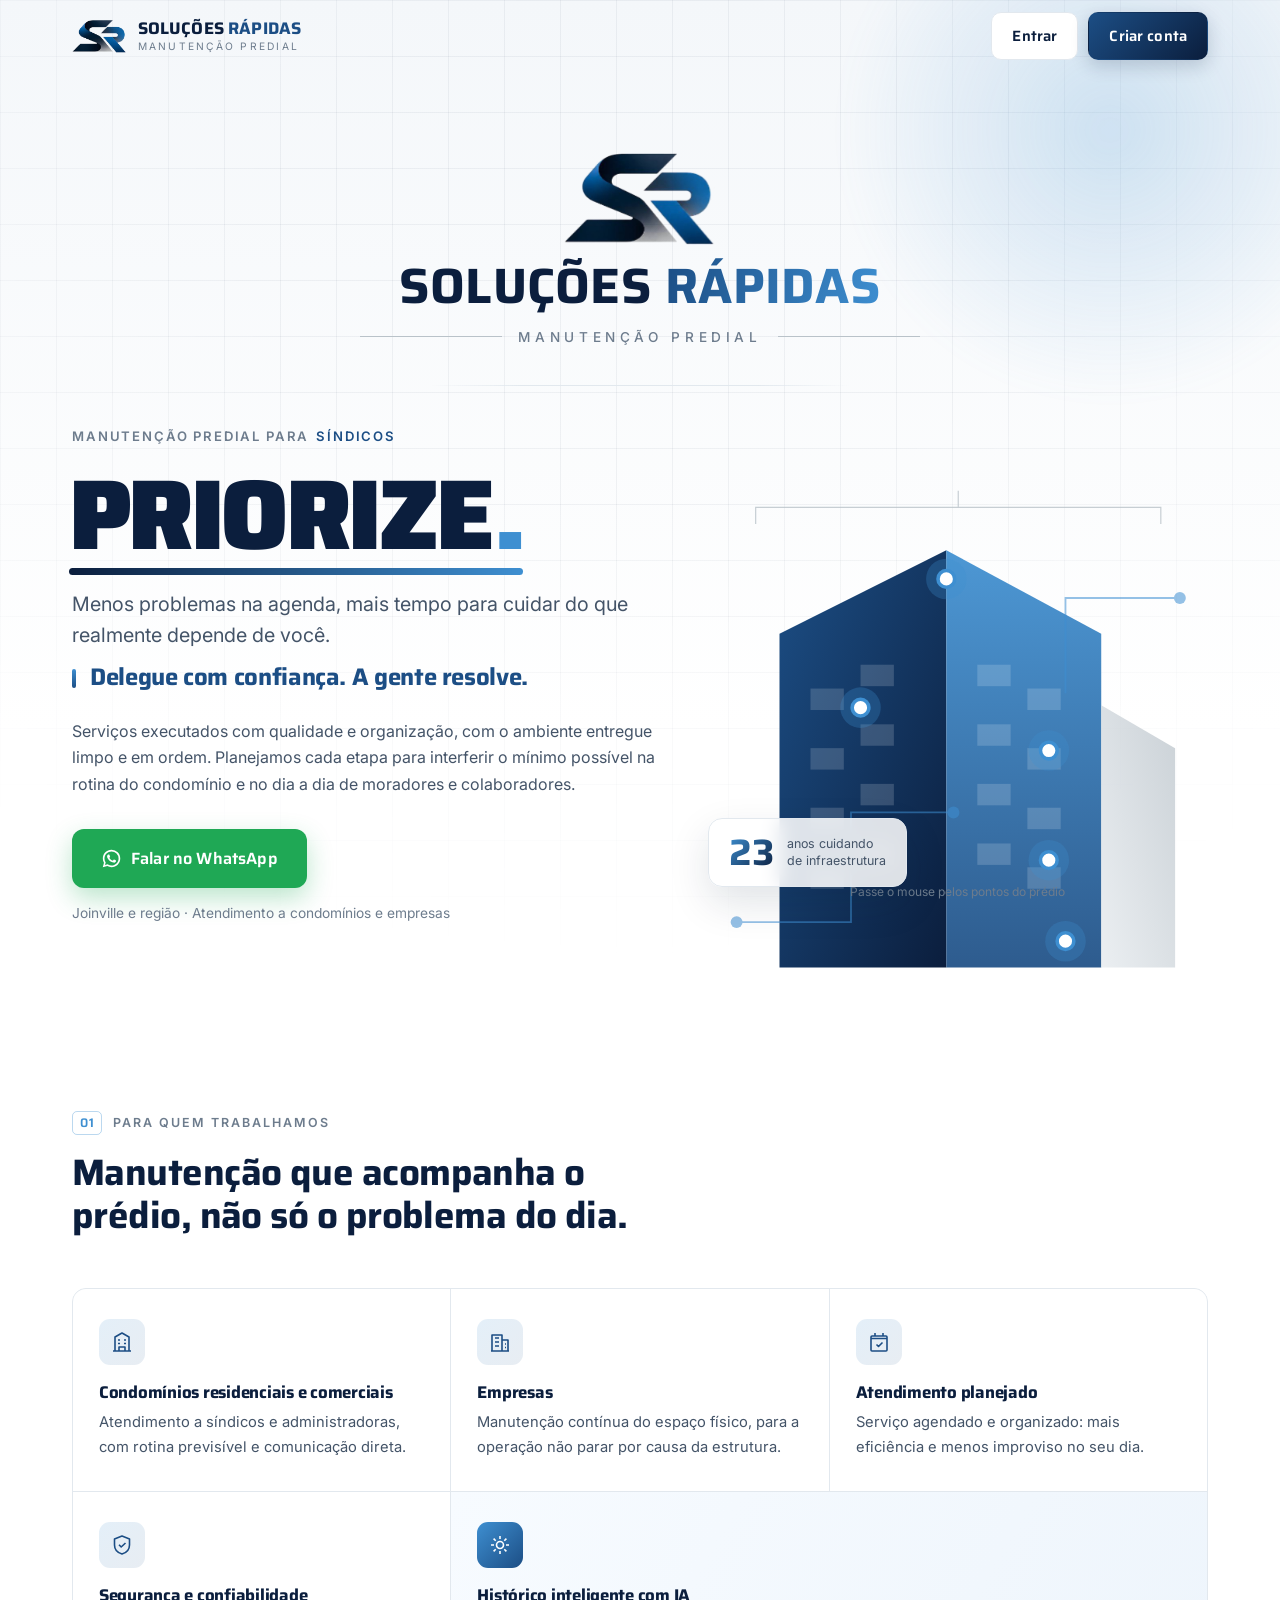
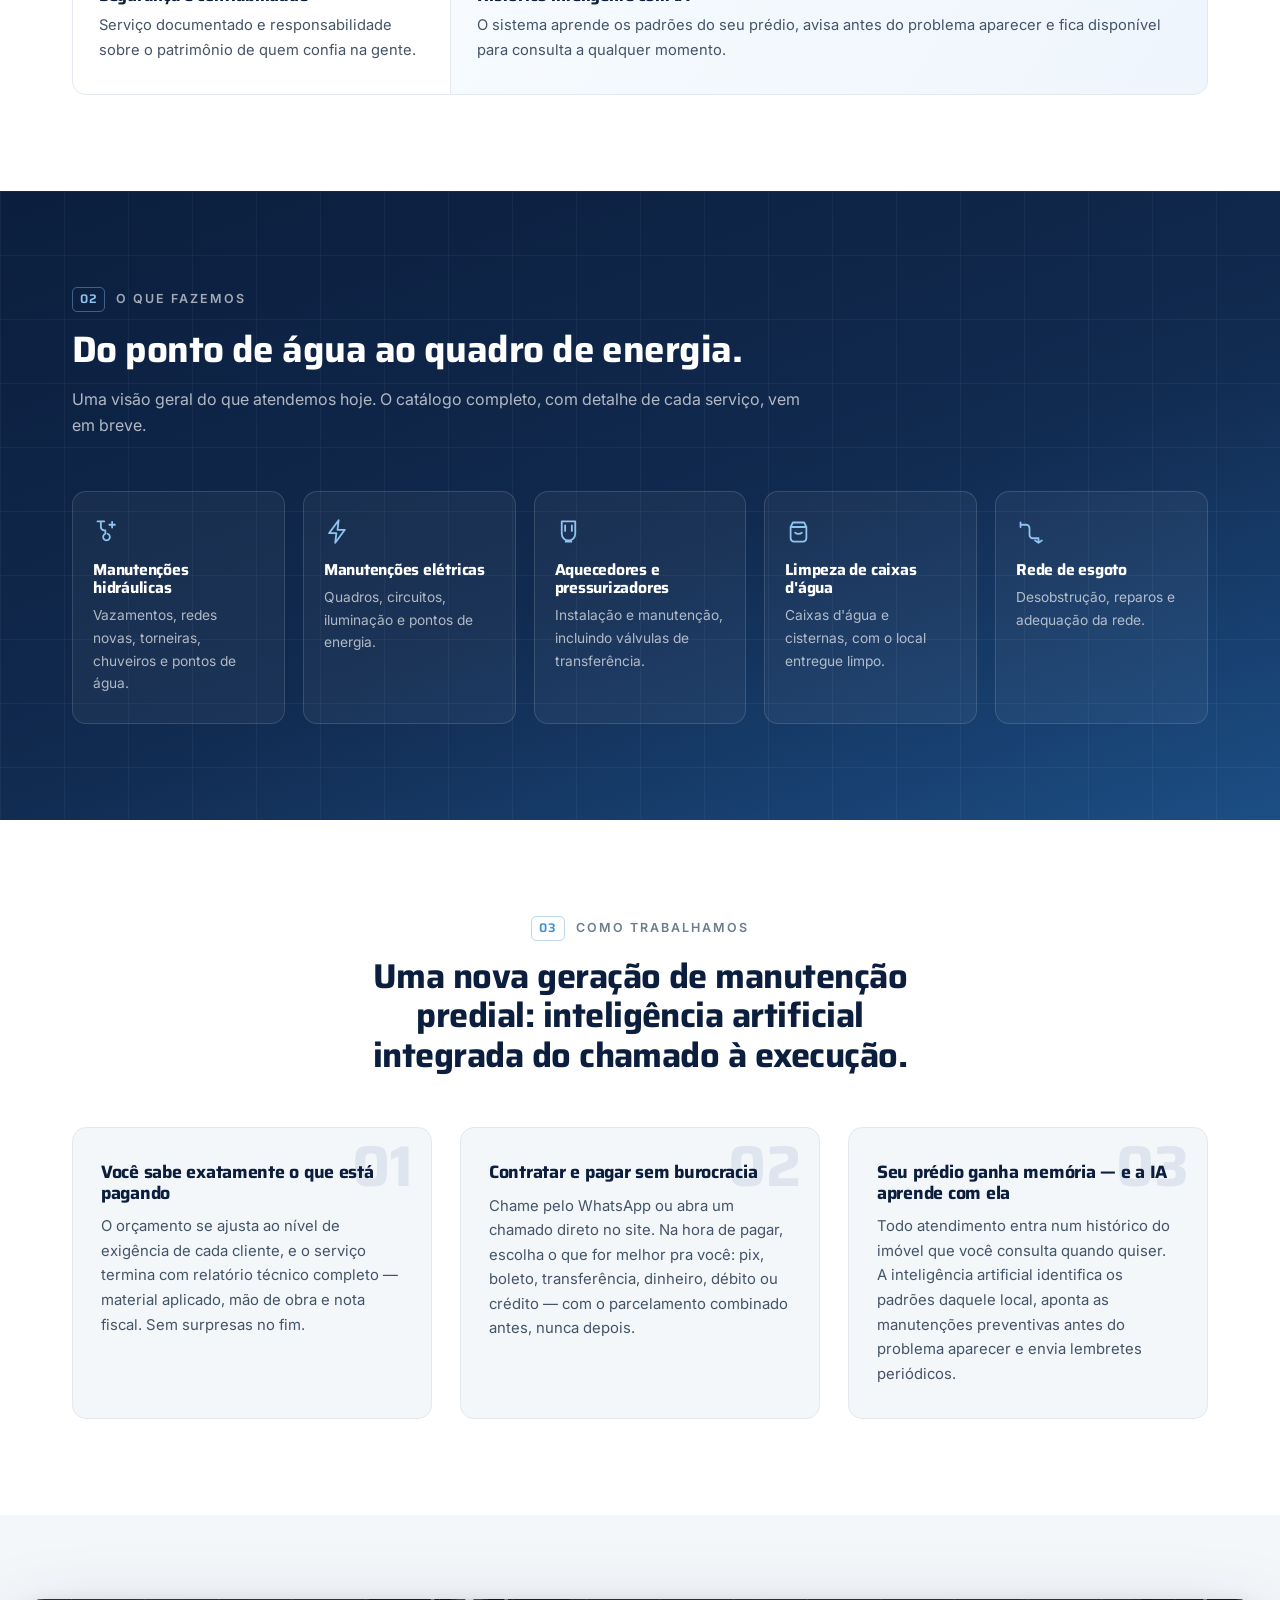
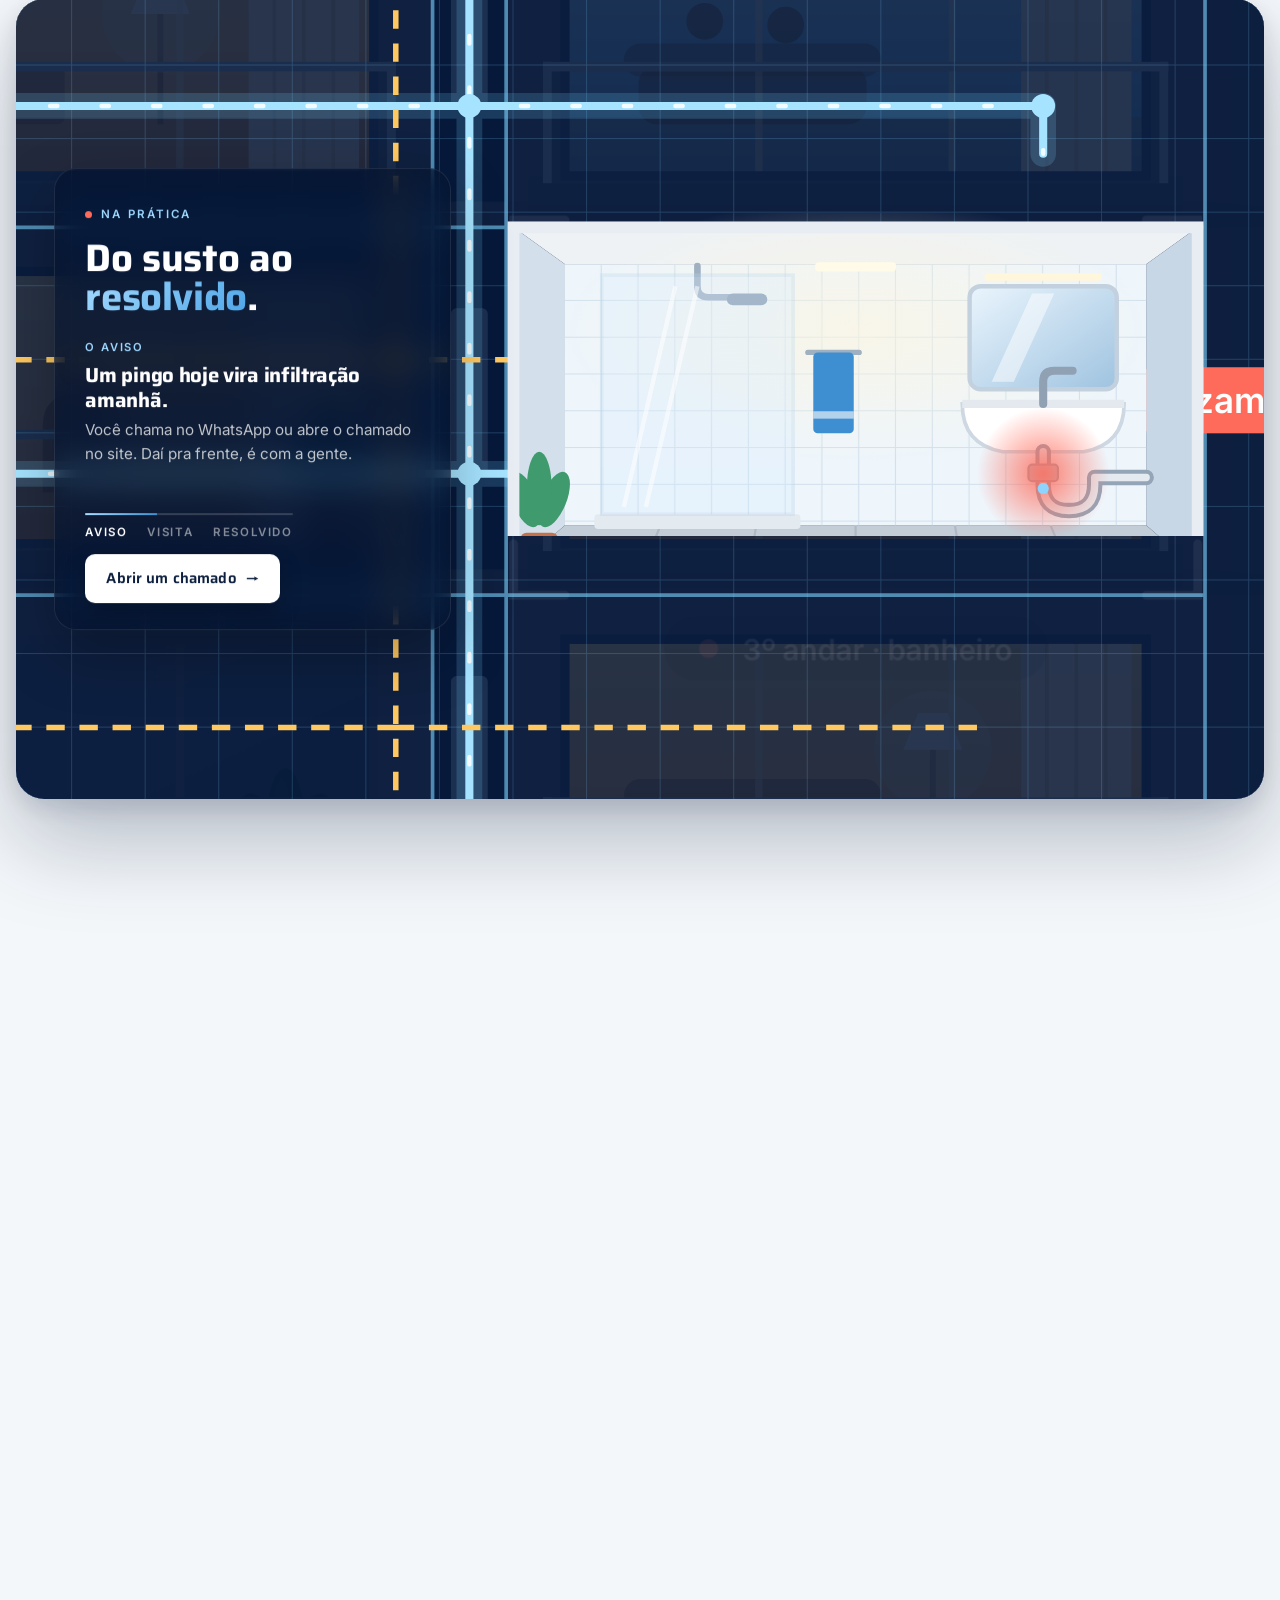
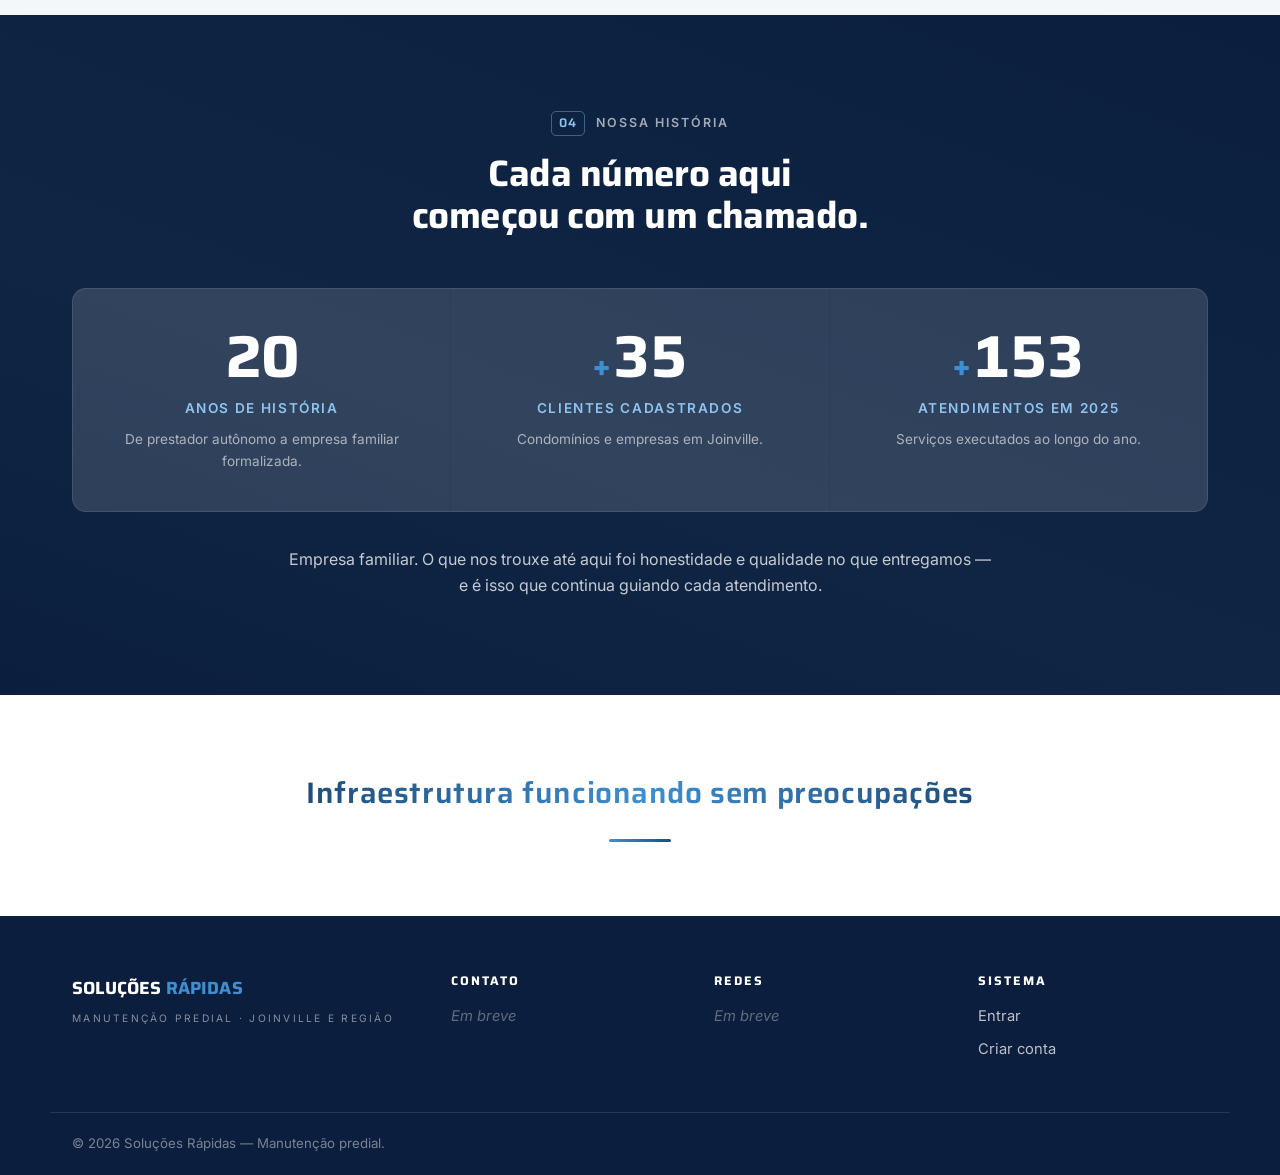
==== commit 2155bb4c: "História mais longa e detalhada: ~20 momentos novos pela rolagem Mesma história, mais quadros: carro" ====
--- a/index.html
+++ b/index.html
@@ -486,7 +486,10 @@
 <pattern id="hx-faixa" width="64" height="3" patternUnits="userSpaceOnUse" x="0" y="1074"><rect width="32" height="3" fill="#e9eef2"/></pattern>
 <pattern id="hx-azulejo" width="10" height="10" patternUnits="userSpaceOnUse" x="926" y="610"><path d="M10 0V10M0 10H10" stroke="#d1e0ec" stroke-width=".6" fill="none"/></pattern>
 <pattern id="hx-grade" width="20" height="20" patternUnits="userSpaceOnUse" x="692" y="296"><path d="M20 0V20M0 20H20" stroke="#7cd3ff" stroke-width=".5" opacity=".2" fill="none"/></pattern>
-<clipPath id="hx-clip-scan"><rect id="hx-scan-rect" x="680" y="296" width="470" height="0"/></clipPath><pattern id="hx-jm-0" x="-108" y="628" width="28" height="34" patternUnits="userSpaceOnUse"><rect x="4" y="4" width="18" height="24" rx="1.5" fill="#eef5fb"/><rect x="4" y="4" width="18" height="5" fill="#ffffff" opacity=".7"/></pattern><pattern id="hx-jm-1" x="162" y="658" width="28" height="34" patternUnits="userSpaceOnUse"><rect x="4" y="4" width="18" height="24" rx="1.5" fill="#eef5fb"/><rect x="4" y="4" width="18" height="5" fill="#ffffff" opacity=".7"/></pattern><pattern id="hx-jm-2" x="364" y="578" width="28" height="34" patternUnits="userSpaceOnUse"><rect x="4" y="4" width="18" height="24" rx="1.5" fill="#eef5fb"/><rect x="4" y="4" width="18" height="5" fill="#ffffff" opacity=".7"/></pattern><pattern id="hx-jm-3" x="540" y="708" width="28" height="34" patternUnits="userSpaceOnUse"><rect x="4" y="4" width="18" height="24" rx="1.5" fill="#eef5fb"/><rect x="4" y="4" width="18" height="5" fill="#ffffff" opacity=".7"/></pattern><pattern id="hx-jm-4" x="1162" y="538" width="28" height="34" patternUnits="userSpaceOnUse"><rect x="4" y="4" width="18" height="24" rx="1.5" fill="#eef5fb"/><rect x="4" y="4" width="18" height="5" fill="#ffffff" opacity=".7"/></pattern><pattern id="hx-jm-5" x="1326" y="673" width="28" height="34" patternUnits="userSpaceOnUse"><rect x="4" y="4" width="18" height="24" rx="1.5" fill="#eef5fb"/><rect x="4" y="4" width="18" height="5" fill="#ffffff" opacity=".7"/></pattern><pattern id="hx-jm-6" x="1478" y="618" width="28" height="34" patternUnits="userSpaceOnUse"><rect x="4" y="4" width="18" height="24" rx="1.5" fill="#eef5fb"/><rect x="4" y="4" width="18" height="5" fill="#ffffff" opacity=".7"/></pattern><pattern id="hx-jm-7" x="1652" y="708" width="28" height="34" patternUnits="userSpaceOnUse"><rect x="4" y="4" width="18" height="24" rx="1.5" fill="#eef5fb"/><rect x="4" y="4" width="18" height="5" fill="#ffffff" opacity=".7"/></pattern><pattern id="hx-jm-8" x="1822" y="598" width="28" height="34" patternUnits="userSpaceOnUse"><rect x="4" y="4" width="18" height="24" rx="1.5" fill="#eef5fb"/><rect x="4" y="4" width="18" height="5" fill="#ffffff" opacity=".7"/></pattern></defs><rect x="-2000" y="-1600" width="6000" height="2700" fill="url(#hx-ceu-noite)"/><rect class="hx-dia" x="-2000" y="-1600" width="6000" height="2700" fill="url(#hx-ceu-dia)"/><ellipse class="hx-aurora" cx="1150" cy="1000" rx="1500" ry="560" fill="url(#hx-aurora)"/><g class="hx-nuvens" fill="#ffffff"><g transform="translate(470 300) scale(1.1)"><ellipse cx="0" cy="0" rx="74" ry="15"/><circle cx="-30" cy="-8" r="20"/><circle cx="2" cy="-18" r="27"/><circle cx="34" cy="-6" r="18"/></g><g transform="translate(1020 236) scale(0.8)"><ellipse cx="0" cy="0" rx="74" ry="15"/><circle cx="-30" cy="-8" r="20"/><circle cx="2" cy="-18" r="27"/><circle cx="34" cy="-6" r="18"/></g><g transform="translate(1390 420) scale(1.15)"><ellipse cx="0" cy="0" rx="74" ry="15"/><circle cx="-30" cy="-8" r="20"/><circle cx="2" cy="-18" r="27"/><circle cx="34" cy="-6" r="18"/></g><g transform="translate(230 440) scale(0.9)"><ellipse cx="0" cy="0" rx="74" ry="15"/><circle cx="-30" cy="-8" r="20"/><circle cx="2" cy="-18" r="27"/><circle cx="34" cy="-6" r="18"/></g><g transform="translate(1660 330) scale(1)"><ellipse cx="0" cy="0" rx="74" ry="15"/><circle cx="-30" cy="-8" r="20"/><circle cx="2" cy="-18" r="27"/><circle cx="34" cy="-6" r="18"/></g><g transform="translate(-200 280) scale(1.1)"><ellipse cx="0" cy="0" rx="74" ry="15"/><circle cx="-30" cy="-8" r="20"/><circle cx="2" cy="-18" r="27"/><circle cx="34" cy="-6" r="18"/></g></g><path fill="#c3d5e5" d="M-2000 705h91v295h-91zM-1912 722h88v278h-88zM-1822 680h51v320h-51zM-1765 800h104v200h-104zM-1661 820h63v180h-63zM-1599 717h88v283h-88zM-1505 799h109v201h-109zM-1398 712h97v288h-97zM-1307 676h104v324h-104zM-1204 710h75v290h-75zM-1129 773h112v227h-112zM-1023 693h101v307h-101zM-918 705h62v295h-62zM-855 801h113v199h-113zM-736 689h99v311h-99zM-642 729h61v271h-61zM-587 693h85v307h-85zM-506 755h51v245h-51zM-453 794h100v206h-100zM-355 766h101v234h-101zM-260 689h50v311h-50zM-205 726h120v274h-120zM-79 781h62v219h-62zM-19 736h113v264h-113zM90 701h117v299h-117zM206 703h64v297h-64zM270 671h50v329h-50zM317 766h119v234h-119zM433 739h111v261h-111zM545 803h96v197h-96zM644 797h74v203h-74zM716 737h109v263h-109zM830 672h109v328h-109zM937 768h53v232h-53zM992 800h78v200h-78zM1075 761h79v239h-79zM1154 716h52v284h-52zM1201 815h99v185h-99zM1303 759h53v241h-53zM1355 768h91v232h-91zM1445 768h108v232h-108zM1558 714h80v286h-80zM1635 660h56v340h-56zM1686 811h84v189h-84zM1765 732h80v268h-80zM1844 802h65v198h-65zM1911 731h98v269h-98zM2010 681h52v319h-52zM2060 684h52v316h-52zM2110 781h110v219h-110zM2215 687h57v313h-57zM2266 718h94v282h-94zM2363 685h106v315h-106zM2464 744h116v256h-116zM2574 774h108v226h-108zM2676 744h96v256h-96zM2775 750h107v250h-107zM2878 757h56v243h-56zM2937 707h96v293h-96zM3037 794h95v206h-95zM3132 732h50v268h-50zM3186 766h95v234h-95zM3287 690h108v310h-108zM3396 670h99v330h-99zM3501 780h97v220h-97zM3594 808h102v192h-102zM3699 796h73v204h-73zM3767 758h63v242h-63zM3825 699h57v301h-57zM3877 757h60v243h-60zM3942 710h117v290h-117z"/><path stroke="#c3d5e5" stroke-width="2" d="M-1797 680v-24M-1255 676v-24M-687 689v-24M-235 689v-24M295 671v-24M884 672v-24M1663 660v-24M2036 681v-24M2086 684v-24M2243 687v-24M2416 685v-24M3445 670v-24"/><path fill="#aec4d8" d="M-2000 814h44v186h-44zM-1962 876h99v124h-99zM-1863 845h47v155h-47zM-1810 895h64v105h-64zM-1740 853h66v147h-66zM-1669 788h85v212h-85zM-1583 829h73v171h-73zM-1510 868h45v132h-45zM-1469 871h78v129h-78zM-1388 820h44v180h-44zM-1348 895h45v105h-45zM-1299 805h46v195h-46zM-1248 816h91v184h-91zM-1159 819h47v181h-47zM-1106 811h93v189h-93zM-1011 905h80v95h-80zM-925 834h64v166h-64zM-863 868h74v132h-74zM-791 906h55v94h-55zM-740 903h74v97h-74zM-666 850h51v150h-51zM-611 825h91v175h-91zM-525 879h63v121h-63zM-468 781h85v219h-85zM-377 800h83v200h-83zM-289 780h61v220h-61zM-230 786h89v214h-89zM-141 791h80v209h-80zM-63 910h42v90h-42zM-15 901h58v99h-58zM44 863h85v137h-85zM124 838h93v162h-93zM216 803h99v197h-99zM316 885h69v115h-69zM387 896h100v104h-100zM486 815h43v185h-43zM530 854h75v146h-75zM608 841h63v159h-63zM672 838h90v162h-90zM758 817h75v183h-75zM833 874h85v126h-85zM918 900h93v100h-93zM1005 837h52v163h-52zM1061 790h92v210h-92zM1152 782h80v218h-80zM1234 897h54v103h-54zM1290 790h85v210h-85zM1375 781h95v219h-95zM1469 824h71v176h-71zM1536 863h46v137h-46zM1576 838h55v162h-55zM1627 841h86v159h-86zM1719 869h47v131h-47zM1763 883h99v117h-99zM1866 908h84v92h-84zM1950 881h86v119h-86zM2031 854h61v146h-61zM2095 884h75v116h-75zM2166 874h99v126h-99zM2265 825h83v175h-83zM2354 897h45v103h-45zM2394 805h81v195h-81zM2472 842h44v158h-44zM2516 887h100v113h-100zM2614 780h66v220h-66zM2676 905h40v95h-40zM2716 910h86v90h-86zM2801 853h59v147h-59zM2860 781h80v219h-80zM2942 899h85v101h-85zM3031 866h44v134h-44zM3070 822h73v178h-73zM3137 817h67v183h-67zM3206 884h87v116h-87zM3297 892h45v108h-45zM3341 780h43v220h-43zM3379 882h57v118h-57zM3435 795h79v205h-79zM3519 836h100v164h-100zM3625 834h74v166h-74zM3697 867h80v133h-80zM3781 852h98v148h-98zM3876 857h68v143h-68zM3938 843h73v157h-73z"/><rect x="-123" y="603" width="186" height="8" fill="#b4c5d6"/><rect x="-120" y="610" width="180" height="390" fill="#cfdbe7"/><rect x="-108" y="628" width="140" height="306" fill="url(#hx-jm-0)"/><rect x="50" y="610" width="10" height="390" fill="#0b1e3d" opacity=".06"/><rect x="-120" y="962" width="180" height="38" fill="#b9c8d6"/><rect x="-42" y="972" width="24" height="28" fill="#8ea6bd"/><rect x="147" y="633" width="176" height="8" fill="#b4c5d6"/><rect x="150" y="640" width="170" height="360" fill="#d5e0ea"/><rect x="162" y="658" width="140" height="272" fill="url(#hx-jm-1)"/><rect x="310" y="640" width="10" height="360" fill="#0b1e3d" opacity=".06"/><rect x="150" y="962" width="170" height="38" fill="#b9c8d6"/><rect x="223" y="972" width="24" height="28" fill="#8ea6bd"/><rect x="349" y="553" width="184" height="8" fill="#b4c5d6"/><rect x="352" y="560" width="178" height="440" fill="#cbd8e5"/><rect x="364" y="578" width="140" height="374" fill="url(#hx-jm-2)"/><rect x="520" y="560" width="10" height="440" fill="#0b1e3d" opacity=".06"/><rect x="352" y="962" width="178" height="38" fill="#b9c8d6"/><rect x="429" y="972" width="24" height="28" fill="#8ea6bd"/><rect x="525" y="683" width="162" height="8" fill="#b4c5d6"/><rect x="528" y="690" width="156" height="310" fill="#c4d3e1"/><rect x="540" y="708" width="112" height="238" fill="url(#hx-jm-3)"/><rect x="674" y="690" width="10" height="310" fill="#0b1e3d" opacity=".06"/><rect x="528" y="962" width="156" height="38" fill="#b9c8d6"/><rect x="594" y="972" width="24" height="28" fill="#8ea6bd"/><rect x="1147" y="513" width="178" height="8" fill="#b4c5d6"/><rect x="1150" y="520" width="172" height="480" fill="#d2deea"/><rect x="1162" y="538" width="140" height="408" fill="url(#hx-jm-4)"/><rect x="1312" y="520" width="10" height="480" fill="#0b1e3d" opacity=".06"/><rect x="1150" y="962" width="172" height="38" fill="#b9c8d6"/><rect x="1224" y="972" width="24" height="28" fill="#8ea6bd"/><rect x="1311" y="648" width="156" height="8" fill="#b4c5d6"/><rect x="1314" y="655" width="150" height="345" fill="#c5d3e1"/><rect x="1326" y="673" width="112" height="272" fill="url(#hx-jm-5)"/><rect x="1454" y="655" width="10" height="345" fill="#0b1e3d" opacity=".06"/><rect x="1314" y="962" width="150" height="38" fill="#b9c8d6"/><rect x="1377" y="972" width="24" height="28" fill="#8ea6bd"/><rect x="1463" y="593" width="172" height="8" fill="#b4c5d6"/><rect x="1466" y="600" width="166" height="400" fill="#cdd9e5"/><rect x="1478" y="618" width="140" height="306" fill="url(#hx-jm-6)"/><rect x="1622" y="600" width="10" height="400" fill="#0b1e3d" opacity=".06"/><rect x="1466" y="962" width="166" height="38" fill="#b9c8d6"/><rect x="1537" y="972" width="24" height="28" fill="#8ea6bd"/><rect x="1637" y="683" width="166" height="8" fill="#b4c5d6"/><rect x="1640" y="690" width="160" height="310" fill="#c7d4e2"/><rect x="1652" y="708" width="112" height="238" fill="url(#hx-jm-7)"/><rect x="1790" y="690" width="10" height="310" fill="#0b1e3d" opacity=".06"/><rect x="1640" y="962" width="160" height="38" fill="#b9c8d6"/><rect x="1708" y="972" width="24" height="28" fill="#8ea6bd"/><rect x="1807" y="573" width="176" height="8" fill="#b4c5d6"/><rect x="1810" y="580" width="170" height="420" fill="#d0dce8"/><rect x="1822" y="598" width="140" height="340" fill="url(#hx-jm-8)"/><rect x="1970" y="580" width="10" height="420" fill="#0b1e3d" opacity=".06"/><rect x="1810" y="962" width="170" height="38" fill="#b9c8d6"/><rect x="1883" y="972" width="24" height="28" fill="#8ea6bd"/><polygon points="1100,386 1134,402 1134,1000 1100,1000" fill="url(#hx-lateral)"/><path d="M1100 493L1134 496V500L1100 500Z" fill="#aebfcf"/><path d="M1100 593L1134 596V600L1100 600Z" fill="#aebfcf"/><path d="M1100 693L1134 696V700L1100 700Z" fill="#aebfcf"/><path d="M1100 793L1134 796V800L1100 800Z" fill="#aebfcf"/><path d="M1100 893L1134 896V900L1100 900Z" fill="#aebfcf"/><rect x="700" y="400" width="400" height="500" fill="#eef2f6"/><rect x="694" y="384" width="412" height="16" rx="2" fill="#dce4ec"/><rect x="694" y="384" width="412" height="3" fill="#ffffff" opacity=".8"/><rect x="890" y="400" width="20" height="500" fill="#1c4e85"/><rect x="895" y="422" width="10" height="46" rx="1.5" fill="#8fc4f0" opacity=".55"/><rect x="895" y="522" width="10" height="46" rx="1.5" fill="#8fc4f0" opacity=".55"/><rect x="895" y="622" width="10" height="46" rx="1.5" fill="#8fc4f0" opacity=".55"/><rect x="895" y="722" width="10" height="46" rx="1.5" fill="#8fc4f0" opacity=".55"/><rect x="895" y="822" width="10" height="46" rx="1.5" fill="#8fc4f0" opacity=".55"/><rect x="700" y="493" width="400" height="7" fill="#d5dee7"/><rect x="716" y="412" width="158" height="74" fill="url(#hx-vidro)"/><path d="M734 486L764 412H780L750 486ZM788 486L818 412H824L794 486Z" fill="#ffffff" opacity=".3"/><path d="M768.7 412V486M821.3 412V486" stroke="#f7fafc" stroke-width="2.2"/><rect x="716" y="412" width="158" height="74" fill="none" stroke="#e2e8ee" stroke-width="2.5"/><rect x="710" y="456" width="170" height="32" fill="#ffffff" opacity=".24"/><rect x="710" y="455" width="170" height="2.6" fill="#cfd9e3"/><rect x="710" y="455" width="2.4" height="33" fill="#cfd9e3"/><rect x="877.6" y="455" width="2.4" height="33" fill="#cfd9e3"/><rect x="706" y="486" width="178" height="8" rx="1" fill="#e6ecf2"/><rect x="706" y="494" width="178" height="4" fill="#0b1e3d" opacity=".07"/><rect x="926" y="412" width="158" height="74" fill="url(#hx-vidro)"/><path d="M944 486L974 412H990L960 486ZM998 486L1028 412H1034L1004 486Z" fill="#ffffff" opacity=".3"/><path d="M978.7 412V486M1031.3 412V486" stroke="#f7fafc" stroke-width="2.2"/><rect x="926" y="412" width="158" height="74" fill="none" stroke="#e2e8ee" stroke-width="2.5"/><rect x="1054" y="476" width="12" height="10" rx="1.5" fill="#c7714a"/><g fill="#3f9b6e"><ellipse cx="1054" cy="464" rx="5" ry="11" transform="rotate(-25 1054 464)"/><ellipse cx="1066" cy="464" rx="5" ry="11" transform="rotate(25 1066 464)"/><ellipse cx="1060" cy="460" rx="5" ry="13"/></g><ellipse cx="1059" cy="457" rx="2" ry="7" fill="#5bb383"/><rect x="920" y="456" width="170" height="32" fill="#ffffff" opacity=".24"/><rect x="920" y="455" width="170" height="2.6" fill="#cfd9e3"/><rect x="920" y="455" width="2.4" height="33" fill="#cfd9e3"/><rect x="1087.6" y="455" width="2.4" height="33" fill="#cfd9e3"/><rect x="916" y="486" width="178" height="8" rx="1" fill="#e6ecf2"/><rect x="916" y="494" width="178" height="4" fill="#0b1e3d" opacity=".07"/><rect x="700" y="593" width="400" height="7" fill="#d5dee7"/><rect x="716" y="512" width="158" height="74" fill="url(#hx-vidro)"/><path d="M734 586L764 512H780L750 586ZM788 586L818 512H824L794 586Z" fill="#ffffff" opacity=".3"/><path d="M768.7 512V586M821.3 512V586" stroke="#f7fafc" stroke-width="2.2"/><rect x="716" y="512" width="158" height="74" fill="none" stroke="#e2e8ee" stroke-width="2.5"/><rect x="724" y="576" width="12" height="10" rx="1.5" fill="#c7714a"/><g fill="#3f9b6e"><ellipse cx="724" cy="564" rx="5" ry="11" transform="rotate(-25 724 564)"/><ellipse cx="736" cy="564" rx="5" ry="11" transform="rotate(25 736 564)"/><ellipse cx="730" cy="560" rx="5" ry="13"/></g><ellipse cx="729" cy="557" rx="2" ry="7" fill="#5bb383"/><rect x="710" y="556" width="170" height="32" fill="#ffffff" opacity=".24"/><rect x="710" y="555" width="170" height="2.6" fill="#cfd9e3"/><rect x="710" y="555" width="2.4" height="33" fill="#cfd9e3"/><rect x="877.6" y="555" width="2.4" height="33" fill="#cfd9e3"/><rect x="706" y="586" width="178" height="8" rx="1" fill="#e6ecf2"/><rect x="706" y="594" width="178" height="4" fill="#0b1e3d" opacity=".07"/><rect x="926" y="512" width="158" height="74" fill="url(#hx-vidro)"/><path d="M944 586L974 512H990L960 586ZM998 586L1028 512H1034L1004 586Z" fill="#ffffff" opacity=".3"/><path d="M978.7 512V586M1031.3 512V586" stroke="#f7fafc" stroke-width="2.2"/><rect x="926" y="512" width="158" height="74" fill="none" stroke="#e2e8ee" stroke-width="2.5"/><rect x="920" y="556" width="170" height="32" fill="#ffffff" opacity=".24"/><rect x="920" y="555" width="170" height="2.6" fill="#cfd9e3"/><rect x="920" y="555" width="2.4" height="33" fill="#cfd9e3"/><rect x="1087.6" y="555" width="2.4" height="33" fill="#cfd9e3"/><rect x="916" y="586" width="178" height="8" rx="1" fill="#e6ecf2"/><rect x="916" y="594" width="178" height="4" fill="#0b1e3d" opacity=".07"/><rect x="700" y="693" width="400" height="7" fill="#d5dee7"/><rect x="716" y="612" width="158" height="74" fill="url(#hx-vidro)"/><path d="M734 686L764 612H780L750 686ZM788 686L818 612H824L794 686Z" fill="#ffffff" opacity=".3"/><path d="M768.7 612V686M821.3 612V686" stroke="#f7fafc" stroke-width="2.2"/><rect x="716" y="612" width="158" height="74" fill="none" stroke="#e2e8ee" stroke-width="2.5"/><rect x="856" y="676" width="12" height="10" rx="1.5" fill="#c7714a"/><g fill="#3f9b6e"><ellipse cx="856" cy="664" rx="5" ry="11" transform="rotate(-25 856 664)"/><ellipse cx="868" cy="664" rx="5" ry="11" transform="rotate(25 868 664)"/><ellipse cx="862" cy="660" rx="5" ry="13"/></g><ellipse cx="861" cy="657" rx="2" ry="7" fill="#5bb383"/><rect x="710" y="656" width="170" height="32" fill="#ffffff" opacity=".24"/><rect x="710" y="655" width="170" height="2.6" fill="#cfd9e3"/><rect x="710" y="655" width="2.4" height="33" fill="#cfd9e3"/><rect x="877.6" y="655" width="2.4" height="33" fill="#cfd9e3"/><rect x="706" y="686" width="178" height="8" rx="1" fill="#e6ecf2"/><rect x="706" y="694" width="178" height="4" fill="#0b1e3d" opacity=".07"/><rect x="926" y="612" width="158" height="74" fill="url(#hx-vidro)"/><path d="M944 686L974 612H990L960 686ZM998 686L1028 612H1034L1004 686Z" fill="#ffffff" opacity=".3"/><path d="M978.7 612V686M1031.3 612V686" stroke="#f7fafc" stroke-width="2.2"/><rect x="926" y="612" width="158" height="74" fill="none" stroke="#e2e8ee" stroke-width="2.5"/><rect x="920" y="656" width="170" height="32" fill="#ffffff" opacity=".24"/><rect x="920" y="655" width="170" height="2.6" fill="#cfd9e3"/><rect x="920" y="655" width="2.4" height="33" fill="#cfd9e3"/><rect x="1087.6" y="655" width="2.4" height="33" fill="#cfd9e3"/><rect x="916" y="686" width="178" height="8" rx="1" fill="#e6ecf2"/><rect x="916" y="694" width="178" height="4" fill="#0b1e3d" opacity=".07"/><rect x="700" y="793" width="400" height="7" fill="#d5dee7"/><rect x="716" y="712" width="158" height="74" fill="url(#hx-vidro)"/><path d="M734 786L764 712H780L750 786ZM788 786L818 712H824L794 786Z" fill="#ffffff" opacity=".3"/><path d="M768.7 712V786M821.3 712V786" stroke="#f7fafc" stroke-width="2.2"/><rect x="716" y="712" width="158" height="74" fill="none" stroke="#e2e8ee" stroke-width="2.5"/><rect x="844" y="776" width="12" height="10" rx="1.5" fill="#c7714a"/><g fill="#3f9b6e"><ellipse cx="844" cy="764" rx="5" ry="11" transform="rotate(-25 844 764)"/><ellipse cx="856" cy="764" rx="5" ry="11" transform="rotate(25 856 764)"/><ellipse cx="850" cy="760" rx="5" ry="13"/></g><ellipse cx="849" cy="757" rx="2" ry="7" fill="#5bb383"/><rect x="710" y="756" width="170" height="32" fill="#ffffff" opacity=".24"/><rect x="710" y="755" width="170" height="2.6" fill="#cfd9e3"/><rect x="710" y="755" width="2.4" height="33" fill="#cfd9e3"/><rect x="877.6" y="755" width="2.4" height="33" fill="#cfd9e3"/><rect x="706" y="786" width="178" height="8" rx="1" fill="#e6ecf2"/><rect x="706" y="794" width="178" height="4" fill="#0b1e3d" opacity=".07"/><rect x="926" y="712" width="158" height="74" fill="url(#hx-vidro)"/><path d="M944 786L974 712H990L960 786ZM998 786L1028 712H1034L1004 786Z" fill="#ffffff" opacity=".3"/><path d="M978.7 712V786M1031.3 712V786" stroke="#f7fafc" stroke-width="2.2"/><rect x="926" y="712" width="158" height="74" fill="none" stroke="#e2e8ee" stroke-width="2.5"/><rect x="920" y="756" width="170" height="32" fill="#ffffff" opacity=".24"/><rect x="920" y="755" width="170" height="2.6" fill="#cfd9e3"/><rect x="920" y="755" width="2.4" height="33" fill="#cfd9e3"/><rect x="1087.6" y="755" width="2.4" height="33" fill="#cfd9e3"/><rect x="916" y="786" width="178" height="8" rx="1" fill="#e6ecf2"/><rect x="916" y="794" width="178" height="4" fill="#0b1e3d" opacity=".07"/><rect x="700" y="893" width="400" height="7" fill="#d5dee7"/><rect x="716" y="812" width="158" height="74" fill="url(#hx-vidro)"/><path d="M734 886L764 812H780L750 886ZM788 886L818 812H824L794 886Z" fill="#ffffff" opacity=".3"/><path d="M768.7 812V886M821.3 812V886" stroke="#f7fafc" stroke-width="2.2"/><rect x="716" y="812" width="158" height="74" fill="none" stroke="#e2e8ee" stroke-width="2.5"/><rect x="710" y="856" width="170" height="32" fill="#ffffff" opacity=".24"/><rect x="710" y="855" width="170" height="2.6" fill="#cfd9e3"/><rect x="710" y="855" width="2.4" height="33" fill="#cfd9e3"/><rect x="877.6" y="855" width="2.4" height="33" fill="#cfd9e3"/><rect x="706" y="886" width="178" height="8" rx="1" fill="#e6ecf2"/><rect x="706" y="894" width="178" height="4" fill="#0b1e3d" opacity=".07"/><rect x="926" y="812" width="158" height="74" fill="url(#hx-vidro)"/><path d="M944 886L974 812H990L960 886ZM998 886L1028 812H1034L1004 886Z" fill="#ffffff" opacity=".3"/><path d="M978.7 812V886M1031.3 812V886" stroke="#f7fafc" stroke-width="2.2"/><rect x="926" y="812" width="158" height="74" fill="none" stroke="#e2e8ee" stroke-width="2.5"/><rect x="934" y="876" width="12" height="10" rx="1.5" fill="#c7714a"/><g fill="#3f9b6e"><ellipse cx="934" cy="864" rx="5" ry="11" transform="rotate(-25 934 864)"/><ellipse cx="946" cy="864" rx="5" ry="11" transform="rotate(25 946 864)"/><ellipse cx="940" cy="860" rx="5" ry="13"/></g><ellipse cx="939" cy="857" rx="2" ry="7" fill="#5bb383"/><rect x="920" y="856" width="170" height="32" fill="#ffffff" opacity=".24"/><rect x="920" y="855" width="170" height="2.6" fill="#cfd9e3"/><rect x="920" y="855" width="2.4" height="33" fill="#cfd9e3"/><rect x="1087.6" y="855" width="2.4" height="33" fill="#cfd9e3"/><rect x="916" y="886" width="178" height="8" rx="1" fill="#e6ecf2"/><rect x="916" y="894" width="178" height="4" fill="#0b1e3d" opacity=".07"/><rect x="700" y="900" width="400" height="100" fill="#e3e9ef"/><rect x="712" y="912" width="132" height="80" fill="#8f5e3d"/><rect x="712" y="912" width="132" height="80" fill="url(#hx-ripado)"/><rect x="956" y="912" width="132" height="80" fill="#8f5e3d"/><rect x="956" y="912" width="132" height="80" fill="url(#hx-ripado)"/><rect x="856" y="920" width="88" height="80" fill="url(#hx-vidro)"/><path d="M900 920V1000" stroke="#0b1e3d" stroke-width="2"/><rect x="856" y="920" width="88" height="80" fill="none" stroke="#0b1e3d" stroke-width="2.6"/><path d="M894 950V970M906 950V970" stroke="#c9d3dc" stroke-width="1.6" stroke-linecap="round"/><rect x="842" y="905" width="116" height="10" rx="1.5" fill="#0b1e3d"/><text x="900" y="912.6" text-anchor="middle" font-family="Saira, sans-serif" font-size="5.6" font-weight="700" letter-spacing="1.6" fill="#ffffff">EDIFÍCIO HORIZONTE</text><rect x="839" y="986" width="14" height="14" rx="1.5" fill="#3b4a5c"/><circle cx="846" cy="980" r="8" fill="#3f9b6e"/><circle cx="843" cy="976.5" r="4.4" fill="#5bb383"/><rect x="947" y="986" width="14" height="14" rx="1.5" fill="#3b4a5c"/><circle cx="954" cy="980" r="8" fill="#3f9b6e"/><circle cx="951" cy="976.5" r="4.4" fill="#5bb383"/><path d="M778 362V372H884V386" fill="none" stroke="#9fb0c1" stroke-width="3"/><rect x="752" y="362" width="4" height="24" fill="#9fb0c1"/><rect x="800" y="362" width="4" height="24" fill="#9fb0c1"/><rect x="746" y="358" width="64" height="6" rx="1" fill="#b9c7d5"/><rect x="750" y="304" width="56" height="56" rx="5" fill="url(#hx-caixa)"/><path d="M751 320H805M751 336H805M751 352H805" stroke="#a8b8c8" stroke-width="1.2"/><ellipse cx="778" cy="304" rx="28" ry="4.5" fill="#dde6ee"/><rect x="770" y="298.5" width="16" height="4" rx="1" fill="#c9d5e1"/><path d="M826 384L836 368H868L858 384Z" fill="#1f3f6a"/><path d="M831 376H863M842 368L836 384M853 368L847 384" stroke="#4f7db3" stroke-width=".8"/><path d="M870 384L880 368H912L902 384Z" fill="#1f3f6a"/><path d="M875 376H907M886 368L880 384M897 368L891 384" stroke="#4f7db3" stroke-width=".8"/><rect x="950" y="346" width="80" height="40" fill="#e3e9ef"/><rect x="946" y="341" width="88" height="6" rx="1" fill="#cfd9e3"/><rect x="994" y="360" width="16" height="26" fill="#c3cfdb"/><path d="M960 356H984M960 361H984M960 366H984" stroke="#c3cfdb" stroke-width="1.6"/><path d="M1066 386V310M1058 330H1074M1060 346H1072" stroke="#8fa1b3" stroke-width="2"/><rect x="-2000" y="1000" width="6000" height="24" fill="#dfe4e9"/><rect x="-2000" y="1000" width="6000" height="24" fill="url(#hx-calcada)"/><rect x="-2000" y="1024" width="6000" height="5" fill="#bac3cc"/><rect x="-2000" y="1029" width="6000" height="96" fill="#4b5664"/><rect x="-2000" y="1074" width="6000" height="3" fill="url(#hx-faixa)"/><rect x="-2000" y="1125" width="6000" height="5" fill="#bac3cc"/><rect x="-2000" y="1130" width="6000" height="30" fill="#dfe4e9"/><rect x="-2000" y="1160" width="6000" height="1900" fill="#b9cdb4"/><ellipse cx="590" cy="1004" rx="30" ry="4" fill="#0b1e3d" opacity=".12"/><path d="M587 1004L588 944H592L593 1004Z" fill="#6b4b35"/><g fill="#3c8a5f"><circle cx="590" cy="918" r="30"/><circle cx="566" cy="938" r="22"/><circle cx="615" cy="936" r="24"/><circle cx="594" cy="892" r="20"/></g><g fill="#57a97a"><circle cx="581" cy="908" r="14"/><circle cx="562" cy="932" r="10"/><circle cx="588" cy="886" r="9"/></g><ellipse cx="1212" cy="1004" rx="31.5" ry="4.2" fill="#0b1e3d" opacity=".12"/><path d="M1208.8 1004L1209.9 941H1214.1L1215.2 1004Z" fill="#6b4b35"/><g fill="#3c8a5f"><circle cx="1212" cy="913.7" r="31.5"/><circle cx="1186.8" cy="934.7" r="23.1"/><circle cx="1238.2" cy="932.6" r="25.2"/><circle cx="1216.2" cy="886.4" r="21"/></g><g fill="#57a97a"><circle cx="1202.5" cy="903.2" r="14.7"/><circle cx="1182.6" cy="928.4" r="10.5"/><circle cx="1209.9" cy="880.1" r="9.5"/></g><ellipse cx="1440" cy="1004" rx="27.6" ry="3.7" fill="#0b1e3d" opacity=".12"/><path d="M1437.2 1004L1438.2 948.8H1441.8L1442.8 1004Z" fill="#6b4b35"/><g fill="#3c8a5f"><circle cx="1440" cy="924.9" r="27.6"/><circle cx="1417.9" cy="943.3" r="20.2"/><circle cx="1463" cy="941.4" r="22.1"/><circle cx="1443.7" cy="901" r="18.4"/></g><g fill="#57a97a"><circle cx="1431.7" cy="915.7" r="12.9"/><circle cx="1414.2" cy="937.8" r="9.2"/><circle cx="1438.2" cy="895.4" r="8.3"/></g><ellipse cx="318" cy="1004" rx="28.5" ry="3.8" fill="#0b1e3d" opacity=".12"/><path d="M315.1 1004L316.1 947H319.9L320.9 1004Z" fill="#6b4b35"/><g fill="#3c8a5f"><circle cx="318" cy="922.3" r="28.5"/><circle cx="295.2" cy="941.3" r="20.9"/><circle cx="341.8" cy="939.4" r="22.8"/><circle cx="321.8" cy="897.6" r="19"/></g><g fill="#57a97a"><circle cx="309.4" cy="912.8" r="13.3"/><circle cx="291.4" cy="935.6" r="9.5"/><circle cx="316.1" cy="891.9" r="8.5"/></g><ellipse cx="1700" cy="1004" rx="30" ry="4" fill="#0b1e3d" opacity=".12"/><path d="M1697 1004L1698 944H1702L1703 1004Z" fill="#6b4b35"/><g fill="#3c8a5f"><circle cx="1700" cy="918" r="30"/><circle cx="1676" cy="938" r="22"/><circle cx="1725" cy="936" r="24"/><circle cx="1704" cy="892" r="20"/></g><g fill="#57a97a"><circle cx="1691" cy="908" r="14"/><circle cx="1672" cy="932" r="10"/><circle cx="1698" cy="886" r="9"/></g><ellipse cx="40" cy="1004" rx="27" ry="3.6" fill="#0b1e3d" opacity=".12"/><path d="M37.3 1004L38.2 950H41.8L42.7 1004Z" fill="#6b4b35"/><g fill="#3c8a5f"><circle cx="40" cy="926.6" r="27"/><circle cx="18.4" cy="944.6" r="19.8"/><circle cx="62.5" cy="942.8" r="21.6"/><circle cx="43.6" cy="903.2" r="18"/></g><g fill="#57a97a"><circle cx="31.9" cy="917.6" r="12.6"/><circle cx="14.8" cy="939.2" r="9"/><circle cx="38.2" cy="897.8" r="8.1"/></g><ellipse cx="-260" cy="1004" rx="30" ry="4" fill="#0b1e3d" opacity=".12"/><path d="M-263 1004L-262 944H-258L-257 1004Z" fill="#6b4b35"/><g fill="#3c8a5f"><circle cx="-260" cy="918" r="30"/><circle cx="-284" cy="938" r="22"/><circle cx="-235" cy="936" r="24"/><circle cx="-256" cy="892" r="20"/></g><g fill="#57a97a"><circle cx="-269" cy="908" r="14"/><circle cx="-288" cy="932" r="10"/><circle cx="-262" cy="886" r="9"/></g><ellipse cx="1950" cy="1004" rx="28.5" ry="3.8" fill="#0b1e3d" opacity=".12"/><path d="M1947.2 1004L1948.1 947H1951.9L1952.8 1004Z" fill="#6b4b35"/><g fill="#3c8a5f"><circle cx="1950" cy="922.3" r="28.5"/><circle cx="1927.2" cy="941.3" r="20.9"/><circle cx="1973.8" cy="939.4" r="22.8"/><circle cx="1953.8" cy="897.6" r="19"/></g><g fill="#57a97a"><circle cx="1941.5" cy="912.8" r="13.3"/><circle cx="1923.4" cy="935.6" r="9.5"/><circle cx="1948.1" cy="891.9" r="8.5"/></g><rect x="638" y="880" width="4" height="122" fill="#5d6b7a"/><path d="M640 886Q640 874 652 874H664" fill="none" stroke="#5d6b7a" stroke-width="3"/><rect x="660" y="871" width="16" height="6" rx="2" fill="#3d4855"/><rect x="636" y="998" width="8" height="5" rx="1" fill="#4a5664"/><rect x="1158" y="880" width="4" height="122" fill="#5d6b7a"/><path d="M1160 886Q1160 874 1172 874H1184" fill="none" stroke="#5d6b7a" stroke-width="3"/><rect x="1180" y="871" width="16" height="6" rx="2" fill="#3d4855"/><rect x="1156" y="998" width="8" height="5" rx="1" fill="#4a5664"/><g id="hx-van" transform="translate(640 1062)"><ellipse cx="88" cy="0" rx="84" ry="5" fill="#0b1e3d" opacity=".2"/><circle cx="36" cy="-12" r="15" fill="#2a3340"/><circle cx="136" cy="-12" r="15" fill="#2a3340"/><path d="M2 -16V-58Q2 -68 12 -68H112Q122 -68 128 -61L150 -38Q153 -35 158 -34L166 -32Q172 -30 172 -24V-16Q172 -11 166 -11H8Q2 -11 2 -16Z" fill="#f7f9fb"/><rect x="2" y="-16" width="170" height="5" fill="#dfe5eb"/><rect x="2" y="-30" width="164" height="5" fill="#1c4e85"/><rect x="2" y="-25" width="166" height="3" fill="#3e8fd1"/><path d="M118 -62H126L146 -40H118Z" fill="#24456e"/><path d="M121 -60H125L131 -53H121Z" fill="#ffffff" opacity=".35"/><rect x="96" y="-62" width="18" height="20" rx="2" fill="#24456e"/><path d="M93 -66V-14" stroke="#d3dbe3" stroke-width="1"/><rect x="84" y="-46" width="6" height="1.8" rx=".9" fill="#b3bfcb"/><image href="imagens/logo.png" x="7" y="-62" width="42" height="26"/><text x="52" y="-49" font-family="Saira, sans-serif" font-size="7.4" font-weight="700" fill="#0b1e3d">SOLUÇÕES</text><text x="52" y="-41" font-family="Saira, sans-serif" font-size="7.4" font-weight="700" fill="#1c4e85">RÁPIDAS</text><text x="52" y="-35.5" font-family="Saira, sans-serif" font-size="3.4" font-weight="600" letter-spacing=".6" fill="#6d7c8d">MANUTENÇÃO PREDIAL</text><rect x="166" y="-35" width="6" height="5" rx="1" fill="#ffe9a8"/><rect x="2" y="-40" width="3" height="8" rx="1" fill="#d9534f"/><g id="hx-roda-1" transform="translate(36 -12)"><circle r="12.5" fill="#1b2433"/><circle r="6.2" fill="#c9d3dc"/><path d="M0 -5.6V5.6M-4.8 -2.8L4.8 2.8M-4.8 2.8L4.8 -2.8" stroke="#7d8a98" stroke-width="1.3"/><circle r="1.8" fill="#5d6b7a"/></g><g id="hx-roda-2" transform="translate(136 -12)"><circle r="12.5" fill="#1b2433"/><circle r="6.2" fill="#c9d3dc"/><path d="M0 -5.6V5.6M-4.8 -2.8L4.8 2.8M-4.8 2.8L4.8 -2.8" stroke="#7d8a98" stroke-width="1.3"/><circle r="1.8" fill="#5d6b7a"/></g></g><rect class="hx-tinta" x="-2000" y="-1600" width="6000" height="4700" fill="#071733"/><g class="hx-noite"><g fill="#ffffff"><path d="M1899.3 -92a0.7 0.7 0 1 0 1.4 0a0.7 0.7 0 1 0 -1.4 0zM953.8 4.6a0.7 0.7 0 1 0 1.4 0a0.7 0.7 0 1 0 -1.4 0zM1863.6 396.6a1.1 1.1 0 1 0 2.2 0a1.1 1.1 0 1 0 -2.2 0zM1221.3 411.8a1.4 1.4 0 1 0 2.8 0a1.4 1.4 0 1 0 -2.8 0zM524 465.3a1.4 1.4 0 1 0 2.8 0a1.4 1.4 0 1 0 -2.8 0zM1265.6 -81.8a0.7 0.7 0 1 0 1.4 0a0.7 0.7 0 1 0 -1.4 0zM545.8 318.7a0.9 0.9 0 1 0 1.8 0a0.9 0.9 0 1 0 -1.8 0zM994.1 -128.5a1.4 1.4 0 1 0 2.8 0a1.4 1.4 0 1 0 -2.8 0zM-194.1 -3.8a1.1 1.1 0 1 0 2.2 0a1.1 1.1 0 1 0 -2.2 0zM-216.4 11.7a0.7 0.7 0 1 0 1.4 0a0.7 0.7 0 1 0 -1.4 0zM965.3 -82.9a1.1 1.1 0 1 0 2.2 0a1.1 1.1 0 1 0 -2.2 0zM256.7 -52.7a0.7 0.7 0 1 0 1.4 0a0.7 0.7 0 1 0 -1.4 0zM845 214.5a1.1 1.1 0 1 0 2.2 0a1.1 1.1 0 1 0 -2.2 0zM598.4 252.7a1.4 1.4 0 1 0 2.8 0a1.4 1.4 0 1 0 -2.8 0zM1882.2 364.6a0.7 0.7 0 1 0 1.4 0a0.7 0.7 0 1 0 -1.4 0zM130.2 -117.1a0.7 0.7 0 1 0 1.4 0a0.7 0.7 0 1 0 -1.4 0zM169.5 145.5a0.7 0.7 0 1 0 1.4 0a0.7 0.7 0 1 0 -1.4 0zM1626.3 457a1.4 1.4 0 1 0 2.8 0a1.4 1.4 0 1 0 -2.8 0zM325.2 346.5a1.1 1.1 0 1 0 2.2 0a1.1 1.1 0 1 0 -2.2 0zM1308.2 455.4a0.9 0.9 0 1 0 1.8 0a0.9 0.9 0 1 0 -1.8 0zM900.1 29.5a0.9 0.9 0 1 0 1.8 0a0.9 0.9 0 1 0 -1.8 0zM1379 -57.2a1.1 1.1 0 1 0 2.2 0a1.1 1.1 0 1 0 -2.2 0zM-6.5 193.2a1.1 1.1 0 1 0 2.2 0a1.1 1.1 0 1 0 -2.2 0zM645.6 155.2a0.9 0.9 0 1 0 1.8 0a0.9 0.9 0 1 0 -1.8 0zM1033.9 -158.3a0.7 0.7 0 1 0 1.4 0a0.7 0.7 0 1 0 -1.4 0zM711.5 -182.9a0.9 0.9 0 1 0 1.8 0a0.9 0.9 0 1 0 -1.8 0zM521.7 415.2a0.9 0.9 0 1 0 1.8 0a0.9 0.9 0 1 0 -1.8 0zM645.4 358.5a0.9 0.9 0 1 0 1.8 0a0.9 0.9 0 1 0 -1.8 0zM-132.4 131.4a0.7 0.7 0 1 0 1.4 0a0.7 0.7 0 1 0 -1.4 0zM121.4 335.2a0.7 0.7 0 1 0 1.4 0a0.7 0.7 0 1 0 -1.4 0zM1792.1 -185a0.7 0.7 0 1 0 1.4 0a0.7 0.7 0 1 0 -1.4 0zM1839.7 159.1a1.1 1.1 0 1 0 2.2 0a1.1 1.1 0 1 0 -2.2 0zM1406.4 232.2a0.7 0.7 0 1 0 1.4 0a0.7 0.7 0 1 0 -1.4 0zM1722.3 -16.2a0.7 0.7 0 1 0 1.4 0a0.7 0.7 0 1 0 -1.4 0zM124.5 163.9a1.1 1.1 0 1 0 2.2 0a1.1 1.1 0 1 0 -2.2 0zM-290.2 429a0.7 0.7 0 1 0 1.4 0a0.7 0.7 0 1 0 -1.4 0zM306.2 193.2a0.9 0.9 0 1 0 1.8 0a0.9 0.9 0 1 0 -1.8 0zM107.9 -181.3a1.1 1.1 0 1 0 2.2 0a1.1 1.1 0 1 0 -2.2 0zM507 466.1a1.4 1.4 0 1 0 2.8 0a1.4 1.4 0 1 0 -2.8 0zM398.5 389.6a1.4 1.4 0 1 0 2.8 0a1.4 1.4 0 1 0 -2.8 0zM896.8 -51.4a0.7 0.7 0 1 0 1.4 0a0.7 0.7 0 1 0 -1.4 0zM889.6 -14.8a0.7 0.7 0 1 0 1.4 0a0.7 0.7 0 1 0 -1.4 0zM1722.4 297.8a0.7 0.7 0 1 0 1.4 0a0.7 0.7 0 1 0 -1.4 0zM1654.9 281.1a1.4 1.4 0 1 0 2.8 0a1.4 1.4 0 1 0 -2.8 0zM459 354.6a0.7 0.7 0 1 0 1.4 0a0.7 0.7 0 1 0 -1.4 0zM380.2 160a0.9 0.9 0 1 0 1.8 0a0.9 0.9 0 1 0 -1.8 0zM-70.9 -154.2a0.9 0.9 0 1 0 1.8 0a0.9 0.9 0 1 0 -1.8 0zM428.2 371.2a0.9 0.9 0 1 0 1.8 0a0.9 0.9 0 1 0 -1.8 0zM1614.5 -234.9a0.7 0.7 0 1 0 1.4 0a0.7 0.7 0 1 0 -1.4 0zM1045.4 65.3a0.7 0.7 0 1 0 1.4 0a0.7 0.7 0 1 0 -1.4 0zM155.2 52.4a0.9 0.9 0 1 0 1.8 0a0.9 0.9 0 1 0 -1.8 0zM1144.3 44.1a0.9 0.9 0 1 0 1.8 0a0.9 0.9 0 1 0 -1.8 0z" opacity=".85"/><circle class="hx-brilha" style="animation-delay:2.7s" cx="-215.9" cy="384.6" r="1.4"/><circle class="hx-brilha" style="animation-delay:1.3s" cx="2033" cy="187.6" r="1.2"/><circle class="hx-brilha" style="animation-delay:0.7s" cx="-16.1" cy="36.2" r="1.4"/><circle class="hx-brilha" style="animation-delay:1s" cx="1997.5" cy="-96.5" r="1.4"/><circle class="hx-brilha" style="animation-delay:0.4s" cx="312.5" cy="79.1" r="1"/><circle class="hx-brilha" style="animation-delay:1.8s" cx="-85.9" cy="431.2" r="1.2"/><circle class="hx-brilha" style="animation-delay:2s" cx="-200.7" cy="64" r="1.2"/><circle class="hx-brilha" style="animation-delay:0.4s" cx="224" cy="196" r="1"/><circle class="hx-brilha" style="animation-delay:0.6s" cx="6.5" cy="-178.3" r="1.2"/><circle class="hx-brilha" style="animation-delay:0.1s" cx="2009.4" cy="409.5" r="1.2"/><circle class="hx-brilha" style="animation-delay:2.4s" cx="1068" cy="191.2" r="1.4"/><circle class="hx-brilha" style="animation-delay:1.9s" cx="219.8" cy="128.6" r="1.2"/></g><circle cx="1150" cy="330" r="80" fill="url(#hx-brilho-lua)"/><circle cx="1150" cy="330" r="21" fill="#f4efe0"/><circle cx="1143" cy="325" r="4" fill="#e3dcc8" opacity=".7"/><circle cx="1156" cy="337" r="3" fill="#e3dcc8" opacity=".7"/><circle cx="1157" cy="322" r="2" fill="#e3dcc8" opacity=".6"/><path fill="#ffd98f" opacity=".7" d="M-1948.8 857.7h3v4h-3zM-1953.9 742.8h3v4h-3zM-1840.1 779.8h3v4h-3zM-1887.3 819.9h3v4h-3zM-1782.3 735h3v4h-3zM-1708 815.9h3v4h-3zM-1694.7 821.4h3v4h-3zM-1411.6 828.7h3v4h-3zM-1419.3 825h3v4h-3zM-1389 812.2h3v4h-3zM-1313.1 820.2h3v4h-3zM-961.2 721.3h3v4h-3zM-979 791.9h3v4h-3zM-627.5 822h3v4h-3zM-523 793.5h3v4h-3zM-496 773h3v4h-3zM124.6 789.9h3v4h-3zM1802.5 774.7h3v4h-3zM2027.8 842.3h3v4h-3zM2129.6 828.2h3v4h-3zM2204.6 797h3v4h-3zM2298.1 786.4h3v4h-3zM2452.9 747.1h3v4h-3zM2547.9 846.6h3v4h-3zM2604.8 853.5h3v4h-3zM2832.8 834.1h3v4h-3zM3013.9 723.8h3v4h-3zM2981.3 729.9h3v4h-3zM3221.8 863.6h3v4h-3zM3476.4 778.4h3v4h-3zM3762 859.9h3v4h-3zM3833.1 728.2h3v4h-3zM3915.2 775.2h3v4h-3zM3901.2 829.9h3v4h-3zM-1973.3 833.2h3v4h-3zM-1884.3 899.4h3v4h-3zM-1899.9 946.9h3v4h-3zM-1841.2 922.9h3v4h-3zM-1721.7 944.4h3v4h-3zM-1711.4 876.7h3v4h-3zM-1691.7 908.1h3v4h-3zM-1656.4 944.5h3v4h-3zM-1529.6 881.5h3v4h-3zM-1486.8 942h3v4h-3zM-1433.9 958.4h3v4h-3zM-1444 932.3h3v4h-3zM-1425.6 913.8h3v4h-3zM-1362.1 858.8h3v4h-3zM-1356 888h3v4h-3zM-1376.7 846.6h3v4h-3zM-1270.1 840.2h3v4h-3zM-1270.4 871.3h3v4h-3zM-1237 857.9h3v4h-3zM-1181.4 880.9h3v4h-3zM-1212.2 932.2h3v4h-3zM-1150.4 925.1h3v4h-3zM-1074.3 910.7h3v4h-3zM-971 927.5h3v4h-3zM-905.7 868h3v4h-3zM-815.6 938.4h3v4h-3zM-834.8 914.4h3v4h-3zM-773.8 927.7h3v4h-3zM-784 952.9h3v4h-3zM-695 936.4h3v4h-3zM-679 942.6h3v4h-3zM-676.4 939.6h3v4h-3zM-658.7 875.4h3v4h-3zM-635.2 915.6h3v4h-3zM-569.3 842.4h3v4h-3zM-415.2 950.7h3v4h-3zM-446.7 824.8h3v4h-3zM-362.3 831h3v4h-3zM-266.8 847.2h3v4h-3zM-263.2 831.3h3v4h-3zM-206.2 915.4h3v4h-3zM2009.6 898.8h3v4h-3zM2002.9 929.2h3v4h-3zM2056.5 869.7h3v4h-3zM2061.6 908.7h3v4h-3zM2303.6 934.5h3v4h-3zM2284.3 949.6h3v4h-3zM2273.6 944.6h3v4h-3zM2405.8 907.2h3v4h-3zM2462.3 866.4h3v4h-3zM2405.5 955.6h3v4h-3zM2497.3 933.7h3v4h-3zM2528.9 914.8h3v4h-3zM2586.7 937.6h3v4h-3zM2576.1 909.4h3v4h-3zM2702 946.4h3v4h-3zM2690.2 932.8h3v4h-3zM2761 951.9h3v4h-3zM2770.6 946.5h3v4h-3zM2828.2 935.7h3v4h-3zM3006.2 955.7h3v4h-3zM3013.6 956.2h3v4h-3zM2990.9 928.2h3v4h-3zM3037.5 923.9h3v4h-3zM3322.9 924.8h3v4h-3zM3407.3 907.8h3v4h-3zM3394.3 907.2h3v4h-3zM3527.8 889.5h3v4h-3zM3563.4 889.9h3v4h-3zM3560.3 897.3h3v4h-3zM3632 861.5h3v4h-3zM3688.3 850.1h3v4h-3zM3651.1 878.5h3v4h-3zM3725.4 936.8h3v4h-3zM3755.6 920.1h3v4h-3zM3953.3 901.5h3v4h-3zM3948.8 924.5h3v4h-3zM3966.8 887.2h3v4h-3z"/><path fill="#ffd98f" d="M-76 836h18v24h-18zM-48 632h18v24h-18zM-48 666h18v24h-18zM-48 734h18v24h-18zM8 666h18v24h-18zM8 734h18v24h-18zM8 802h18v24h-18zM8 836h18v24h-18zM166 662h18v24h-18zM166 764h18v24h-18zM166 832h18v24h-18zM222 730h18v24h-18zM222 764h18v24h-18zM222 900h18v24h-18zM278 798h18v24h-18zM424 582h18v24h-18zM424 888h18v24h-18zM452 684h18v24h-18zM452 888h18v24h-18zM480 582h18v24h-18zM480 616h18v24h-18zM480 684h18v24h-18zM480 786h18v24h-18zM600 780h18v24h-18zM1166 610h18v24h-18zM1166 644h18v24h-18zM1166 746h18v24h-18zM1222 644h18v24h-18zM1222 780h18v24h-18zM1250 610h18v24h-18zM1250 712h18v24h-18zM1330 813h18v24h-18zM1358 711h18v24h-18zM1358 745h18v24h-18zM1386 711h18v24h-18zM1386 779h18v24h-18zM1414 813h18v24h-18zM1510 826h18v24h-18zM1684 780h18v24h-18zM1740 746h18v24h-18zM1740 780h18v24h-18zM1826 602h18v24h-18zM1826 636h18v24h-18zM1826 772h18v24h-18zM1826 908h18v24h-18zM1854 806h18v24h-18zM1882 636h18v24h-18zM1910 772h18v24h-18zM1938 704h18v24h-18zM1938 806h18v24h-18z"/><path fill="#ffc46b" opacity=".72" d="M-76 700h18v24h-18zM-48 870h18v24h-18zM-48 904h18v24h-18zM8 632h18v24h-18zM166 730h18v24h-18zM222 696h18v24h-18zM222 798h18v24h-18zM222 866h18v24h-18zM250 730h18v24h-18zM250 798h18v24h-18zM368 582h18v24h-18zM368 684h18v24h-18zM368 718h18v24h-18zM424 820h18v24h-18zM452 820h18v24h-18zM480 718h18v24h-18zM480 752h18v24h-18zM480 922h18v24h-18zM544 780h18v24h-18zM600 712h18v24h-18zM1166 576h18v24h-18zM1166 814h18v24h-18zM1250 780h18v24h-18zM1330 745h18v24h-18zM1414 677h18v24h-18zM1482 622h18v24h-18zM1482 656h18v24h-18zM1538 792h18v24h-18zM1538 826h18v24h-18zM1594 792h18v24h-18zM1594 826h18v24h-18zM1684 814h18v24h-18zM1740 712h18v24h-18zM1854 636h18v24h-18zM1854 772h18v24h-18zM1854 874h18v24h-18zM1910 602h18v24h-18zM1910 806h18v24h-18zM1938 636h18v24h-18z"/><rect x="895" y="422" width="10" height="46" rx="1.5" fill="#bfe6ff" opacity=".8"/><rect x="895" y="522" width="10" height="46" rx="1.5" fill="#bfe6ff" opacity=".8"/><rect x="895" y="622" width="10" height="46" rx="1.5" fill="#bfe6ff" opacity=".8"/><rect x="895" y="722" width="10" height="46" rx="1.5" fill="#bfe6ff" opacity=".8"/><rect x="895" y="822" width="10" height="46" rx="1.5" fill="#bfe6ff" opacity=".8"/><rect x="716" y="412" width="158" height="74" fill="url(#hx-interior)"/><rect x="716" y="470" width="158" height="16" fill="#9a5a22" opacity=".3"/><rect x="736" y="456" width="62" height="16" rx="5" fill="#6e3c17" opacity=".45"/><rect x="732" y="450" width="70" height="9" rx="4.5" fill="#6e3c17" opacity=".38"/><path d="M816 472V442" stroke="#6e3c17" stroke-width="1.6" opacity=".5"/><path d="M808 442H824L820 432H812Z" fill="#fff4dc"/><circle cx="816" cy="442" r="16" fill="#fff4dc" opacity=".25"/><rect x="840" y="412" width="30" height="74" fill="#fff1d6" opacity=".85"/><path d="M847 412V486M855 412V486M863 412V486" stroke="#e6cb9b" stroke-width="1"/><path d="M768.7 412V486M821.3 412V486" stroke="#ffe9c2" stroke-width="2" opacity=".5"/><rect x="716" y="412" width="158" height="74" fill="none" stroke="#2a3f5c" stroke-width="2.5"/><rect x="710" y="456" width="170" height="32" fill="#ffffff" opacity=".07"/><rect x="710" y="455" width="170" height="2.6" fill="#9fb4c9"/><rect x="710" y="455" width="2.4" height="33" fill="#9fb4c9"/><rect x="877.6" y="455" width="2.4" height="33" fill="#9fb4c9"/><rect class="hx-tv" x="926" y="512" width="158" height="74" fill="url(#hx-interior-frio)"/><rect x="926" y="570" width="158" height="16" fill="#9a5a22" opacity=".3"/><rect x="946" y="556" width="62" height="16" rx="5" fill="#6e3c17" opacity=".45"/><rect x="942" y="550" width="70" height="9" rx="4.5" fill="#6e3c17" opacity=".38"/><circle cx="964" cy="544" r="5" fill="#6e3c17" opacity=".5"/><circle cx="986" cy="545" r="5" fill="#6e3c17" opacity=".5"/><rect x="1050" y="512" width="30" height="74" fill="#fff1d6" opacity=".85"/><path d="M1057 512V586M1065 512V586M1073 512V586" stroke="#e6cb9b" stroke-width="1"/><path d="M978.7 512V586M1031.3 512V586" stroke="#ffe9c2" stroke-width="2" opacity=".5"/><rect x="926" y="512" width="158" height="74" fill="none" stroke="#2a3f5c" stroke-width="2.5"/><rect x="920" y="556" width="170" height="32" fill="#ffffff" opacity=".07"/><rect x="920" y="555" width="170" height="2.6" fill="#9fb4c9"/><rect x="920" y="555" width="2.4" height="33" fill="#9fb4c9"/><rect x="1087.6" y="555" width="2.4" height="33" fill="#9fb4c9"/><rect x="716" y="612" width="158" height="74" fill="url(#hx-interior)"/><rect x="716" y="670" width="158" height="16" fill="#9a5a22" opacity=".3"/><rect x="736" y="628" width="30" height="20" rx="1.5" fill="#6e3c17" opacity=".28"/><g fill="#6e3c17" opacity=".5"><circle cx="794" cy="638" r="6"/><path d="M784 672V654Q784 645 794 645Q804 645 804 654V672Z"/></g><rect x="840" y="612" width="30" height="74" fill="#fff1d6" opacity=".85"/><path d="M847 612V686M855 612V686M863 612V686" stroke="#e6cb9b" stroke-width="1"/><path d="M768.7 612V686M821.3 612V686" stroke="#ffe9c2" stroke-width="2" opacity=".5"/><rect x="716" y="612" width="158" height="74" fill="none" stroke="#2a3f5c" stroke-width="2.5"/><rect x="856" y="676" width="12" height="10" rx="1.5" fill="#6f4a35"/><g fill="#2c5a47"><ellipse cx="856" cy="664" rx="5" ry="11" transform="rotate(-25 856 664)"/><ellipse cx="868" cy="664" rx="5" ry="11" transform="rotate(25 868 664)"/><ellipse cx="862" cy="660" rx="5" ry="13"/></g><ellipse cx="861" cy="657" rx="2" ry="7" fill="#3b7457"/><rect x="710" y="656" width="170" height="32" fill="#ffffff" opacity=".07"/><rect x="710" y="655" width="170" height="2.6" fill="#9fb4c9"/><rect x="710" y="655" width="2.4" height="33" fill="#9fb4c9"/><rect x="877.6" y="655" width="2.4" height="33" fill="#9fb4c9"/><rect x="926" y="612" width="158" height="74" fill="url(#hx-interior)"/><rect x="926" y="670" width="158" height="16" fill="#9a5a22" opacity=".3"/><path d="M1026 672V642" stroke="#6e3c17" stroke-width="1.6" opacity=".5"/><path d="M1018 642H1034L1030 632H1022Z" fill="#fff4dc"/><circle cx="1026" cy="642" r="16" fill="#fff4dc" opacity=".25"/><rect x="944" y="626" width="34" height="22" rx="1.5" fill="#6e3c17" opacity=".3"/><rect x="956" y="656" width="44" height="16" rx="2" fill="#6e3c17" opacity=".38"/><rect x="1050" y="612" width="30" height="74" fill="#fff1d6" opacity=".85"/><path d="M1057 612V686M1065 612V686M1073 612V686" stroke="#e6cb9b" stroke-width="1"/><path d="M978.7 612V686M1031.3 612V686" stroke="#ffe9c2" stroke-width="2" opacity=".5"/><rect x="926" y="612" width="158" height="74" fill="none" stroke="#2a3f5c" stroke-width="2.5"/><rect x="920" y="656" width="170" height="32" fill="#ffffff" opacity=".07"/><rect x="920" y="655" width="170" height="2.6" fill="#9fb4c9"/><rect x="920" y="655" width="2.4" height="33" fill="#9fb4c9"/><rect x="1087.6" y="655" width="2.4" height="33" fill="#9fb4c9"/><rect x="926" y="712" width="158" height="74" fill="url(#hx-interior)"/><rect x="926" y="770" width="158" height="16" fill="#9a5a22" opacity=".3"/><rect x="946" y="756" width="62" height="16" rx="5" fill="#6e3c17" opacity=".45"/><rect x="942" y="750" width="70" height="9" rx="4.5" fill="#6e3c17" opacity=".38"/><path d="M1026 772V742" stroke="#6e3c17" stroke-width="1.6" opacity=".5"/><path d="M1018 742H1034L1030 732H1022Z" fill="#fff4dc"/><circle cx="1026" cy="742" r="16" fill="#fff4dc" opacity=".25"/><rect x="1050" y="712" width="30" height="74" fill="#fff1d6" opacity=".85"/><path d="M1057 712V786M1065 712V786M1073 712V786" stroke="#e6cb9b" stroke-width="1"/><path d="M978.7 712V786M1031.3 712V786" stroke="#ffe9c2" stroke-width="2" opacity=".5"/><rect x="926" y="712" width="158" height="74" fill="none" stroke="#2a3f5c" stroke-width="2.5"/><rect x="920" y="756" width="170" height="32" fill="#ffffff" opacity=".07"/><rect x="920" y="755" width="170" height="2.6" fill="#9fb4c9"/><rect x="920" y="755" width="2.4" height="33" fill="#9fb4c9"/><rect x="1087.6" y="755" width="2.4" height="33" fill="#9fb4c9"/><rect x="716" y="812" width="158" height="74" fill="url(#hx-interior)"/><rect x="716" y="870" width="158" height="16" fill="#9a5a22" opacity=".3"/><rect x="736" y="828" width="30" height="20" rx="1.5" fill="#6e3c17" opacity=".28"/><g fill="#6e3c17" opacity=".5"><circle cx="794" cy="838" r="6"/><path d="M784 872V854Q784 845 794 845Q804 845 804 854V872Z"/></g><rect x="840" y="812" width="30" height="74" fill="#fff1d6" opacity=".85"/><path d="M847 812V886M855 812V886M863 812V886" stroke="#e6cb9b" stroke-width="1"/><path d="M768.7 812V886M821.3 812V886" stroke="#ffe9c2" stroke-width="2" opacity=".5"/><rect x="716" y="812" width="158" height="74" fill="none" stroke="#2a3f5c" stroke-width="2.5"/><rect x="710" y="856" width="170" height="32" fill="#ffffff" opacity=".07"/><rect x="710" y="855" width="170" height="2.6" fill="#9fb4c9"/><rect x="710" y="855" width="2.4" height="33" fill="#9fb4c9"/><rect x="877.6" y="855" width="2.4" height="33" fill="#9fb4c9"/><rect x="856" y="920" width="88" height="80" fill="#ffe2a3" opacity=".92"/><path d="M900 920V1000" stroke="#2a3f5c" stroke-width="2"/><rect x="856" y="920" width="88" height="80" fill="none" stroke="#2a3f5c" stroke-width="2.6"/><ellipse cx="900" cy="921" rx="48" ry="10" fill="url(#hx-brilho-quente)"/><circle cx="985" cy="994" r="16" fill="url(#hx-brilho-quente)"/><circle cx="1045" cy="994" r="16" fill="url(#hx-brilho-quente)"/><polygon points="662,878 674,878 710,1026 626,1026" fill="url(#hx-cone)"/><circle cx="668" cy="878" r="34" fill="url(#hx-brilho-quente)"/><rect x="662" y="876.5" width="12" height="2.2" rx="1" fill="#fff3c4"/><polygon points="1182,878 1194,878 1230,1026 1146,1026" fill="url(#hx-cone)"/><circle cx="1188" cy="878" r="34" fill="url(#hx-brilho-quente)"/><rect x="1182" y="876.5" width="12" height="2.2" rx="1" fill="#fff3c4"/><circle cx="1066" cy="309" r="9" fill="#ff5a5a" opacity=".25" class="hx-pisca"/><circle cx="1066" cy="309" r="2.8" fill="#ff5a5a" class="hx-pisca"/><g id="hx-van-luz" transform="translate(640 1062)"><polygon points="172,-33 340,-50 340,8 172,-28" fill="url(#hx-farol)" opacity=".6"/><circle cx="170" cy="-32" r="11" fill="url(#hx-brilho-quente)"/><circle cx="3" cy="-36" r="8" fill="#ff5a5a" opacity=".35"/></g></g><g class="hx-sol"><circle cx="1185" cy="300" r="150" fill="url(#hx-brilho-sol)"/><circle cx="1185" cy="300" r="30" fill="#ffd56e"/><circle cx="1185" cy="300" r="22" fill="#ffe7a0"/></g><g class="hx-passaros" fill="none" stroke="#2b4a6b" stroke-width="1.6" stroke-linecap="round"><g class="hx-voo"><path d="M520 270q5 -5 10 0q5 -5 10 0"/><path d="M552 252q4 -4 8 0q4 -4 8 0"/><path d="M506 246q4 -4 8 0q4 -4 8 0"/></g></g><g class="hx-raiox" clip-path="url(#hx-clip-scan)"><rect x="692" y="296" width="446" height="706" fill="#05183a" opacity=".86"/><rect x="692" y="296" width="446" height="706" fill="url(#hx-grade)"/><g fill="none" stroke="#7cd3ff" stroke-width="1" opacity=".6"><rect x="700" y="400" width="400" height="600"/><path d="M1100 386L1134 402V1000M694 384H1106V400"/><path d="M700 500H1100"/><path d="M700 600H1100"/><path d="M700 700H1100"/><path d="M700 800H1100"/><path d="M700 900H1100"/><path d="M890 400V900M910 400V900"/><rect x="750" y="304" width="56" height="58" rx="5"/><rect x="950" y="346" width="80" height="40"/><rect x="856" y="920" width="88" height="80"/></g><path d="M778 362V372H900V996M900 467H732V480M900 467H1056V480M900 567H732V580M900 567H1056V580M900 667H732V680M900 667H1056M900 767H732V780M900 767H1056V780M900 867H732V880M900 867H1056V880" fill="none" stroke="#7cd3ff" stroke-width="7" opacity=".18" stroke-linecap="round" stroke-linejoin="round"/><path d="M778 362V372H900V996M900 467H732V480M900 467H1056V480M900 567H732V580M900 567H1056V580M900 667H732V680M900 667H1056M900 767H732V780M900 767H1056V780M900 867H732V880M900 867H1056V880" fill="none" stroke="#a6e3ff" stroke-width="2.2" stroke-linecap="round" stroke-linejoin="round"/><path d="M880 996V404M880 436H760M880 436H1040M880 536H760M880 536H1040M880 636H760M880 636H1040M880 736H760M880 736H1040M880 836H760M880 836H1040" fill="none" stroke="#ffc861" stroke-width="1.5" stroke-dasharray="5 4"/><rect x="872" y="958" width="16" height="26" rx="2" fill="none" stroke="#ffc861" stroke-width="1.5"/><g fill="#a6e3ff"><circle cx="900" cy="467" r="2.6"/><circle cx="900" cy="567" r="2.6"/><circle cx="900" cy="667" r="2.6"/><circle cx="900" cy="767" r="2.6"/><circle cx="900" cy="867" r="2.6"/></g><text x="712" y="420" font-family="Saira, sans-serif" font-size="9" font-weight="700" letter-spacing="2" fill="#a6e3ff">HIDRÁULICA</text><text x="712" y="434" font-family="Saira, sans-serif" font-size="9" font-weight="700" letter-spacing="2" fill="#ffc861">ELÉTRICA</text></g><g id="hx-scanner" class="hx-scanner" transform="translate(0 296)"><rect x="686" y="-46" width="460" height="46" fill="url(#hx-scan)"/><path d="M686 0H1146" stroke="#ffffff" stroke-width="1.6"/><circle cx="686" cy="0" r="3" fill="#ffffff"/><circle cx="1146" cy="0" r="3" fill="#ffffff"/></g><g class="hx-marcador"><circle class="hx-onda" cx="1056" cy="667" r="12" fill="none" stroke="#ff6b5a" stroke-width="2"/><circle class="hx-onda" style="animation-delay:.8s" cx="1056" cy="667" r="12" fill="none" stroke="#ff6b5a" stroke-width="2"/><circle cx="1056" cy="667" r="5" fill="#ff6b5a"/><circle cx="1056" cy="667" r="1.8" fill="#ffffff"/><path d="M1060 663L1072 647H1078" fill="none" stroke="#ff6b5a" stroke-width="1.4"/><rect x="1078" y="638" width="66" height="18" rx="9" fill="#ff6b5a"/><text x="1111" y="650.4" text-anchor="middle" font-family="Inter, sans-serif" font-size="9.5" font-weight="600" fill="#ffffff">Vazamento</text></g><g class="hx-ok-fachada"><circle class="hx-onda-verde" cx="1005" cy="649" r="13" fill="none" stroke="#1fa855" stroke-width="2"/><circle cx="1005" cy="649" r="13" fill="#1fa855" stroke="#ffffff" stroke-width="2.4"/><path d="M999 649.5L1003 653.5L1011 645" fill="none" stroke="#ffffff" stroke-width="2.8" stroke-linecap="round" stroke-linejoin="round"/></g><g class="hx-sala"><polygon points="912,600 1098,600 1084,610 926,610" fill="#eef2f5"/><polygon points="912,600 926,610 926,681 912,693" fill="#d3e0eb"/><polygon points="1098,600 1084,610 1084,681 1098,693" fill="#c8d7e5"/><polygon points="926,681 1084,681 1098,693 912,693" fill="#c3cdd7"/><path d="M952 681L947 693M978 681L976 693M1005 681V693M1032 681L1034 693M1058 681L1063 693M919 687H1091" stroke="#aeb9c4" stroke-width=".6"/><rect x="926" y="610" width="158" height="71" fill="#eef5fb"/><rect x="926" y="610" width="158" height="71" fill="url(#hx-azulejo)"/><ellipse cx="1005" cy="628" rx="80" ry="36" fill="url(#hx-luz-teto)"/><rect x="994" y="609.5" width="22" height="2.5" rx="1" fill="#fffbe8"/><rect x="934" y="678" width="56" height="4" rx="1" fill="#e3eaf0"/><path d="M962 610.5V616Q962 619 965 619H972" fill="none" stroke="#9fb0c1" stroke-width="1.8" stroke-linecap="round"/><rect x="970" y="618" width="11" height="3.2" rx="1.6" fill="#8fa1b3"/><rect x="936" y="613" width="52" height="65" fill="#d6ecff" opacity=".3" stroke="#b5d3ea" stroke-width="1"/><path d="M942 676L956 616M948 676L962 616" stroke="#ffffff" stroke-width="1.2" opacity=".55"/><path d="M992 634H1006" stroke="#9fb0c1" stroke-width="1.4" stroke-linecap="round"/><rect x="993.5" y="634" width="11" height="22" rx="1.2" fill="#3e8fd1"/><rect x="993.5" y="650" width="11" height="2" fill="#ffffff" opacity=".6"/><rect x="1036" y="616" width="40" height="28" rx="3" fill="url(#hx-espelho)" stroke="#c3d1de" stroke-width="1.2"/><path d="M1042 642L1053 618H1059L1048 642Z" fill="#ffffff" opacity=".5"/><rect x="1040" y="612.5" width="32" height="2" rx="1" fill="#fff6dc"/><path class="hx-mancha" d="M1047 681C1043 671 1050 662 1059 664C1067 657 1081 663 1080 673C1084 678 1079 681 1072 681Z" fill="#7d95aa"/><path d="M1034 648H1078Q1078 659 1067 661H1045Q1034 659 1034 648Z" fill="#ffffff" stroke="#cdd8e2" stroke-width="1"/><path d="M1034 648H1078" stroke="#e3e9ee" stroke-width="2.2"/><path d="M1056 648V642Q1056 639 1059 639H1064" fill="none" stroke="#8fa1b3" stroke-width="2.2" stroke-linecap="round"/><path d="M1056 661V670Q1056 677 1063 677Q1070 677 1070 670V668H1084" fill="none" stroke="#93a5b7" stroke-width="4.2" stroke-linecap="round" stroke-linejoin="round"/><path d="M1056 661V670Q1056 677 1063 677Q1070 677 1070 670V668H1084" fill="none" stroke="#e4eaf0" stroke-width="2" stroke-linecap="round" stroke-linejoin="round"/><rect x="1052" y="664.5" width="8" height="4.5" rx="1" fill="#b8c6d3" stroke="#93a5b7" stroke-width=".6"/><path class="hx-brilho-cano" d="M1056 661V670Q1056 677 1063 677Q1070 677 1070 670V668H1084" fill="none" stroke="#7cd3ff" stroke-width="1.3" stroke-linecap="round"/><ellipse class="hx-poca" cx="1058" cy="689" rx="20" ry="3.2" fill="#8fd3ff" opacity=".6"/><g class="hx-vaz"><circle class="hx-alerta-sala" cx="1056" cy="667" r="18" fill="url(#hx-alerta)"/><circle class="hx-gota" cx="1056" cy="671" r="1.5" fill="#8fd3ff"/><circle class="hx-gota" style="animation-delay:.33s" cx="1056" cy="671" r="1.3" fill="#8fd3ff"/><circle class="hx-gota" style="animation-delay:.66s" cx="1056" cy="671" r="1.4" fill="#8fd3ff"/></g><rect x="914" y="683" width="10" height="9" rx="1.5" fill="#c7714a"/><g fill="#3f9b6e"><ellipse cx="915" cy="674" rx="3.4" ry="8" transform="rotate(-22 915 674)"/><ellipse cx="923" cy="674" rx="3.4" ry="8" transform="rotate(22 923 674)"/><ellipse cx="919" cy="671" rx="3.4" ry="10"/></g><g transform="translate(1012 690)"><path d="M-3.4 -23V-1.5M3.4 -23V-1.5" stroke="#2b3a55" stroke-width="5" stroke-linecap="round"/><ellipse cx="-3.8" cy="-.4" rx="4" ry="1.5" fill="#1b2433"/><ellipse cx="4.6" cy="-.4" rx="4" ry="1.5" fill="#1b2433"/><path d="M-8.5 -41.5Q-8.5 -45 -5 -45H5Q8.5 -45 8.5 -41.5L7.4 -22.5H-7.4Z" fill="#f08a5d"/><path d="M-7.6 -41L-10 -31.5L-8.6 -24.5" fill="none" stroke="#e37a4d" stroke-width="3.8" stroke-linecap="round" stroke-linejoin="round"/><circle cx="-8.5" cy="-23.6" r="1.8" fill="#e0a982"/><rect x="-1.7" y="-48.5" width="3.4" height="4.5" rx="1" fill="#d99a73"/><circle cx="0" cy="-52" r="5.4" fill="#e0a982"/><path d="M-5.8 -50.6Q-6.6 -58.8 .3 -58.6Q6.6 -58.4 5.9 -51.8Q4.6 -55.4 .4 -55.2Q-3.4 -55 -4.2 -50Q-4.4 -45.6 -6.6 -44.8Q-6.3 -48 -5.8 -50.6Z" fill="#3b2a20"/><path d="M7.2 -41L9.8 -33.6L5.2 -35.4" fill="none" stroke="#e37a4d" stroke-width="3.8" stroke-linecap="round" stroke-linejoin="round"/><rect x="2" y="-40.2" width="3.8" height="6.4" rx=".9" fill="#0b1e3d"/><rect x="2.5" y="-39.6" width="2.8" height="5" rx=".6" fill="#8fd3ff"/><circle cx="5" cy="-35.4" r="1.8" fill="#e0a982"/></g><g class="hx-tecnico"><rect x="1024" y="682" width="18" height="8.5" rx="1.4" fill="#1c4e85"/><rect x="1024" y="680.6" width="18" height="2.6" rx="1" fill="#0b1e3d"/><path d="M1029 680.6V678.4H1037V680.6" fill="none" stroke="#0b1e3d" stroke-width="1.2"/><rect x="1024" y="685.4" width="18" height="1.4" fill="#3e8fd1"/><g transform="translate(1073 689)"><path d="M8 -20L2.5 -2.5L15.5 -1.5" fill="none" stroke="#163f6e" stroke-width="6" stroke-linecap="round" stroke-linejoin="round"/><path d="M8 -20L-5.5 -17L-7.5 -2" fill="none" stroke="#1c4e85" stroke-width="6" stroke-linecap="round" stroke-linejoin="round"/><ellipse cx="-9" cy="-.6" rx="4.6" ry="1.7" fill="#1b2433"/><ellipse cx="17.5" cy="-1" rx="3.4" ry="1.6" fill="#1b2433"/><path d="M9 -19.5L3.5 -38.5" stroke="#1c4e85" stroke-width="13" stroke-linecap="round"/><path d="M12 -26L4.6 -28.2" stroke="#7cc8ff" stroke-width="2" stroke-linecap="round"/><path d="M5 -36L-1 -27.5L-6.5 -21" fill="none" stroke="#163f6e" stroke-width="4" stroke-linecap="round" stroke-linejoin="round"/><circle cx="-.5" cy="-45.5" r="5.3" fill="#c98b62"/><path d="M-6 -46.6Q-5.8 -52.8 .2 -52.8Q5.8 -52.6 5.6 -46.8Z" fill="#0b1e3d"/><path d="M-5.6 -47.2L-11 -46.4Q-11.6 -45 -9.8 -44.9L-4.6 -45.6Z" fill="#0b1e3d"/><path d="M2.5 -36.5L-5 -27L-10.5 -19" fill="none" stroke="#1c4e85" stroke-width="4.4" stroke-linecap="round" stroke-linejoin="round"/><circle cx="-11.5" cy="-18" r="2" fill="#c98b62"/></g></g><g class="hx-chave"><g class="hx-chave-gira"><path transform="translate(1056 667) scale(-.5 .5) translate(-17.5 -6.5)" d="M14.7 6.3a1 1 0 0 0 0 1.4l1.6 1.6a1 1 0 0 0 1.4 0l3.77-3.77a6 6 0 0 1-7.94 7.94l-6.91 6.91a2.12 2.12 0 0 1-3-3l6.91-6.91a6 6 0 0 1 7.94-7.94l-3.76 3.76z" fill="#cfd8e1" stroke="#5d6b7a" stroke-width="1.4" stroke-linejoin="round"/></g></g><g class="hx-ok-sala"><circle cx="1056" cy="667" r="6.5" fill="#1fa855" stroke="#ffffff" stroke-width="1.4"/><path d="M1053 667.2L1055.2 669.4L1059.2 665" fill="none" stroke="#ffffff" stroke-width="1.5" stroke-linecap="round" stroke-linejoin="round"/></g><rect x="912" y="600" width="186" height="93" fill="none" stroke="#e7edf2" stroke-width="3.2"/></g></svg>
+<clipPath id="hx-clip-scan"><rect id="hx-scan-rect" x="680" y="296" width="470" height="0"/></clipPath>
+<clipPath id="hx-clip-sala"><rect id="hx-sala-rect" x="908" y="596" width="194" height="101"/></clipPath>
+<clipPath id="hx-clip-digita"><rect id="hx-digita-rect" x="948" y="613" width="0" height="15"/></clipPath>
+<radialGradient id="hx-brilho-elev"><stop offset="0" stop-color="#bfe6ff" stop-opacity=".75"/><stop offset="1" stop-color="#bfe6ff" stop-opacity="0"/></radialGradient><pattern id="hx-jm-0" x="-108" y="628" width="28" height="34" patternUnits="userSpaceOnUse"><rect x="4" y="4" width="18" height="24" rx="1.5" fill="#eef5fb"/><rect x="4" y="4" width="18" height="5" fill="#ffffff" opacity=".7"/></pattern><pattern id="hx-jm-1" x="162" y="658" width="28" height="34" patternUnits="userSpaceOnUse"><rect x="4" y="4" width="18" height="24" rx="1.5" fill="#eef5fb"/><rect x="4" y="4" width="18" height="5" fill="#ffffff" opacity=".7"/></pattern><pattern id="hx-jm-2" x="364" y="578" width="28" height="34" patternUnits="userSpaceOnUse"><rect x="4" y="4" width="18" height="24" rx="1.5" fill="#eef5fb"/><rect x="4" y="4" width="18" height="5" fill="#ffffff" opacity=".7"/></pattern><pattern id="hx-jm-3" x="540" y="708" width="28" height="34" patternUnits="userSpaceOnUse"><rect x="4" y="4" width="18" height="24" rx="1.5" fill="#eef5fb"/><rect x="4" y="4" width="18" height="5" fill="#ffffff" opacity=".7"/></pattern><pattern id="hx-jm-4" x="1162" y="538" width="28" height="34" patternUnits="userSpaceOnUse"><rect x="4" y="4" width="18" height="24" rx="1.5" fill="#eef5fb"/><rect x="4" y="4" width="18" height="5" fill="#ffffff" opacity=".7"/></pattern><pattern id="hx-jm-5" x="1326" y="673" width="28" height="34" patternUnits="userSpaceOnUse"><rect x="4" y="4" width="18" height="24" rx="1.5" fill="#eef5fb"/><rect x="4" y="4" width="18" height="5" fill="#ffffff" opacity=".7"/></pattern><pattern id="hx-jm-6" x="1478" y="618" width="28" height="34" patternUnits="userSpaceOnUse"><rect x="4" y="4" width="18" height="24" rx="1.5" fill="#eef5fb"/><rect x="4" y="4" width="18" height="5" fill="#ffffff" opacity=".7"/></pattern><pattern id="hx-jm-7" x="1652" y="708" width="28" height="34" patternUnits="userSpaceOnUse"><rect x="4" y="4" width="18" height="24" rx="1.5" fill="#eef5fb"/><rect x="4" y="4" width="18" height="5" fill="#ffffff" opacity=".7"/></pattern><pattern id="hx-jm-8" x="1822" y="598" width="28" height="34" patternUnits="userSpaceOnUse"><rect x="4" y="4" width="18" height="24" rx="1.5" fill="#eef5fb"/><rect x="4" y="4" width="18" height="5" fill="#ffffff" opacity=".7"/></pattern></defs><rect x="-2000" y="-1600" width="6000" height="2700" fill="url(#hx-ceu-noite)"/><rect class="hx-dia" x="-2000" y="-1600" width="6000" height="2700" fill="url(#hx-ceu-dia)"/><ellipse class="hx-aurora" cx="1150" cy="1000" rx="1500" ry="560" fill="url(#hx-aurora)"/><g class="hx-nuvens" fill="#ffffff"><g transform="translate(470 300) scale(1.1)"><ellipse cx="0" cy="0" rx="74" ry="15"/><circle cx="-30" cy="-8" r="20"/><circle cx="2" cy="-18" r="27"/><circle cx="34" cy="-6" r="18"/></g><g transform="translate(1020 236) scale(0.8)"><ellipse cx="0" cy="0" rx="74" ry="15"/><circle cx="-30" cy="-8" r="20"/><circle cx="2" cy="-18" r="27"/><circle cx="34" cy="-6" r="18"/></g><g transform="translate(1390 420) scale(1.15)"><ellipse cx="0" cy="0" rx="74" ry="15"/><circle cx="-30" cy="-8" r="20"/><circle cx="2" cy="-18" r="27"/><circle cx="34" cy="-6" r="18"/></g><g transform="translate(230 440) scale(0.9)"><ellipse cx="0" cy="0" rx="74" ry="15"/><circle cx="-30" cy="-8" r="20"/><circle cx="2" cy="-18" r="27"/><circle cx="34" cy="-6" r="18"/></g><g transform="translate(1660 330) scale(1)"><ellipse cx="0" cy="0" rx="74" ry="15"/><circle cx="-30" cy="-8" r="20"/><circle cx="2" cy="-18" r="27"/><circle cx="34" cy="-6" r="18"/></g><g transform="translate(-200 280) scale(1.1)"><ellipse cx="0" cy="0" rx="74" ry="15"/><circle cx="-30" cy="-8" r="20"/><circle cx="2" cy="-18" r="27"/><circle cx="34" cy="-6" r="18"/></g></g><path fill="#c3d5e5" d="M-2000 705h91v295h-91zM-1912 722h88v278h-88zM-1822 680h51v320h-51zM-1765 800h104v200h-104zM-1661 820h63v180h-63zM-1599 717h88v283h-88zM-1505 799h109v201h-109zM-1398 712h97v288h-97zM-1307 676h104v324h-104zM-1204 710h75v290h-75zM-1129 773h112v227h-112zM-1023 693h101v307h-101zM-918 705h62v295h-62zM-855 801h113v199h-113zM-736 689h99v311h-99zM-642 729h61v271h-61zM-587 693h85v307h-85zM-506 755h51v245h-51zM-453 794h100v206h-100zM-355 766h101v234h-101zM-260 689h50v311h-50zM-205 726h120v274h-120zM-79 781h62v219h-62zM-19 736h113v264h-113zM90 701h117v299h-117zM206 703h64v297h-64zM270 671h50v329h-50zM317 766h119v234h-119zM433 739h111v261h-111zM545 803h96v197h-96zM644 797h74v203h-74zM716 737h109v263h-109zM830 672h109v328h-109zM937 768h53v232h-53zM992 800h78v200h-78zM1075 761h79v239h-79zM1154 716h52v284h-52zM1201 815h99v185h-99zM1303 759h53v241h-53zM1355 768h91v232h-91zM1445 768h108v232h-108zM1558 714h80v286h-80zM1635 660h56v340h-56zM1686 811h84v189h-84zM1765 732h80v268h-80zM1844 802h65v198h-65zM1911 731h98v269h-98zM2010 681h52v319h-52zM2060 684h52v316h-52zM2110 781h110v219h-110zM2215 687h57v313h-57zM2266 718h94v282h-94zM2363 685h106v315h-106zM2464 744h116v256h-116zM2574 774h108v226h-108zM2676 744h96v256h-96zM2775 750h107v250h-107zM2878 757h56v243h-56zM2937 707h96v293h-96zM3037 794h95v206h-95zM3132 732h50v268h-50zM3186 766h95v234h-95zM3287 690h108v310h-108zM3396 670h99v330h-99zM3501 780h97v220h-97zM3594 808h102v192h-102zM3699 796h73v204h-73zM3767 758h63v242h-63zM3825 699h57v301h-57zM3877 757h60v243h-60zM3942 710h117v290h-117z"/><path stroke="#c3d5e5" stroke-width="2" d="M-1797 680v-24M-1255 676v-24M-687 689v-24M-235 689v-24M295 671v-24M884 672v-24M1663 660v-24M2036 681v-24M2086 684v-24M2243 687v-24M2416 685v-24M3445 670v-24"/><path fill="#aec4d8" d="M-2000 814h44v186h-44zM-1962 876h99v124h-99zM-1863 845h47v155h-47zM-1810 895h64v105h-64zM-1740 853h66v147h-66zM-1669 788h85v212h-85zM-1583 829h73v171h-73zM-1510 868h45v132h-45zM-1469 871h78v129h-78zM-1388 820h44v180h-44zM-1348 895h45v105h-45zM-1299 805h46v195h-46zM-1248 816h91v184h-91zM-1159 819h47v181h-47zM-1106 811h93v189h-93zM-1011 905h80v95h-80zM-925 834h64v166h-64zM-863 868h74v132h-74zM-791 906h55v94h-55zM-740 903h74v97h-74zM-666 850h51v150h-51zM-611 825h91v175h-91zM-525 879h63v121h-63zM-468 781h85v219h-85zM-377 800h83v200h-83zM-289 780h61v220h-61zM-230 786h89v214h-89zM-141 791h80v209h-80zM-63 910h42v90h-42zM-15 901h58v99h-58zM44 863h85v137h-85zM124 838h93v162h-93zM216 803h99v197h-99zM316 885h69v115h-69zM387 896h100v104h-100zM486 815h43v185h-43zM530 854h75v146h-75zM608 841h63v159h-63zM672 838h90v162h-90zM758 817h75v183h-75zM833 874h85v126h-85zM918 900h93v100h-93zM1005 837h52v163h-52zM1061 790h92v210h-92zM1152 782h80v218h-80zM1234 897h54v103h-54zM1290 790h85v210h-85zM1375 781h95v219h-95zM1469 824h71v176h-71zM1536 863h46v137h-46zM1576 838h55v162h-55zM1627 841h86v159h-86zM1719 869h47v131h-47zM1763 883h99v117h-99zM1866 908h84v92h-84zM1950 881h86v119h-86zM2031 854h61v146h-61zM2095 884h75v116h-75zM2166 874h99v126h-99zM2265 825h83v175h-83zM2354 897h45v103h-45zM2394 805h81v195h-81zM2472 842h44v158h-44zM2516 887h100v113h-100zM2614 780h66v220h-66zM2676 905h40v95h-40zM2716 910h86v90h-86zM2801 853h59v147h-59zM2860 781h80v219h-80zM2942 899h85v101h-85zM3031 866h44v134h-44zM3070 822h73v178h-73zM3137 817h67v183h-67zM3206 884h87v116h-87zM3297 892h45v108h-45zM3341 780h43v220h-43zM3379 882h57v118h-57zM3435 795h79v205h-79zM3519 836h100v164h-100zM3625 834h74v166h-74zM3697 867h80v133h-80zM3781 852h98v148h-98zM3876 857h68v143h-68zM3938 843h73v157h-73z"/><rect x="-123" y="603" width="186" height="8" fill="#b4c5d6"/><rect x="-120" y="610" width="180" height="390" fill="#cfdbe7"/><rect x="-108" y="628" width="140" height="306" fill="url(#hx-jm-0)"/><rect x="50" y="610" width="10" height="390" fill="#0b1e3d" opacity=".06"/><rect x="-120" y="962" width="180" height="38" fill="#b9c8d6"/><rect x="-42" y="972" width="24" height="28" fill="#8ea6bd"/><rect x="147" y="633" width="176" height="8" fill="#b4c5d6"/><rect x="150" y="640" width="170" height="360" fill="#d5e0ea"/><rect x="162" y="658" width="140" height="272" fill="url(#hx-jm-1)"/><rect x="310" y="640" width="10" height="360" fill="#0b1e3d" opacity=".06"/><rect x="150" y="962" width="170" height="38" fill="#b9c8d6"/><rect x="223" y="972" width="24" height="28" fill="#8ea6bd"/><rect x="349" y="553" width="184" height="8" fill="#b4c5d6"/><rect x="352" y="560" width="178" height="440" fill="#cbd8e5"/><rect x="364" y="578" width="140" height="374" fill="url(#hx-jm-2)"/><rect x="520" y="560" width="10" height="440" fill="#0b1e3d" opacity=".06"/><rect x="352" y="962" width="178" height="38" fill="#b9c8d6"/><rect x="429" y="972" width="24" height="28" fill="#8ea6bd"/><rect x="525" y="683" width="162" height="8" fill="#b4c5d6"/><rect x="528" y="690" width="156" height="310" fill="#c4d3e1"/><rect x="540" y="708" width="112" height="238" fill="url(#hx-jm-3)"/><rect x="674" y="690" width="10" height="310" fill="#0b1e3d" opacity=".06"/><rect x="528" y="962" width="156" height="38" fill="#b9c8d6"/><rect x="594" y="972" width="24" height="28" fill="#8ea6bd"/><rect x="1147" y="513" width="178" height="8" fill="#b4c5d6"/><rect x="1150" y="520" width="172" height="480" fill="#d2deea"/><rect x="1162" y="538" width="140" height="408" fill="url(#hx-jm-4)"/><rect x="1312" y="520" width="10" height="480" fill="#0b1e3d" opacity=".06"/><rect x="1150" y="962" width="172" height="38" fill="#b9c8d6"/><rect x="1224" y="972" width="24" height="28" fill="#8ea6bd"/><rect x="1311" y="648" width="156" height="8" fill="#b4c5d6"/><rect x="1314" y="655" width="150" height="345" fill="#c5d3e1"/><rect x="1326" y="673" width="112" height="272" fill="url(#hx-jm-5)"/><rect x="1454" y="655" width="10" height="345" fill="#0b1e3d" opacity=".06"/><rect x="1314" y="962" width="150" height="38" fill="#b9c8d6"/><rect x="1377" y="972" width="24" height="28" fill="#8ea6bd"/><rect x="1463" y="593" width="172" height="8" fill="#b4c5d6"/><rect x="1466" y="600" width="166" height="400" fill="#cdd9e5"/><rect x="1478" y="618" width="140" height="306" fill="url(#hx-jm-6)"/><rect x="1622" y="600" width="10" height="400" fill="#0b1e3d" opacity=".06"/><rect x="1466" y="962" width="166" height="38" fill="#b9c8d6"/><rect x="1537" y="972" width="24" height="28" fill="#8ea6bd"/><rect x="1637" y="683" width="166" height="8" fill="#b4c5d6"/><rect x="1640" y="690" width="160" height="310" fill="#c7d4e2"/><rect x="1652" y="708" width="112" height="238" fill="url(#hx-jm-7)"/><rect x="1790" y="690" width="10" height="310" fill="#0b1e3d" opacity=".06"/><rect x="1640" y="962" width="160" height="38" fill="#b9c8d6"/><rect x="1708" y="972" width="24" height="28" fill="#8ea6bd"/><rect x="1807" y="573" width="176" height="8" fill="#b4c5d6"/><rect x="1810" y="580" width="170" height="420" fill="#d0dce8"/><rect x="1822" y="598" width="140" height="340" fill="url(#hx-jm-8)"/><rect x="1970" y="580" width="10" height="420" fill="#0b1e3d" opacity=".06"/><rect x="1810" y="962" width="170" height="38" fill="#b9c8d6"/><rect x="1883" y="972" width="24" height="28" fill="#8ea6bd"/><polygon points="1100,386 1134,402 1134,1000 1100,1000" fill="url(#hx-lateral)"/><path d="M1100 493L1134 496V500L1100 500Z" fill="#aebfcf"/><path d="M1100 593L1134 596V600L1100 600Z" fill="#aebfcf"/><path d="M1100 693L1134 696V700L1100 700Z" fill="#aebfcf"/><path d="M1100 793L1134 796V800L1100 800Z" fill="#aebfcf"/><path d="M1100 893L1134 896V900L1100 900Z" fill="#aebfcf"/><rect x="700" y="400" width="400" height="500" fill="#eef2f6"/><rect x="694" y="384" width="412" height="16" rx="2" fill="#dce4ec"/><rect x="694" y="384" width="412" height="3" fill="#ffffff" opacity=".8"/><rect x="890" y="400" width="20" height="500" fill="#1c4e85"/><rect x="895" y="422" width="10" height="46" rx="1.5" fill="#8fc4f0" opacity=".55"/><rect x="895" y="522" width="10" height="46" rx="1.5" fill="#8fc4f0" opacity=".55"/><rect x="895" y="622" width="10" height="46" rx="1.5" fill="#8fc4f0" opacity=".55"/><rect x="895" y="722" width="10" height="46" rx="1.5" fill="#8fc4f0" opacity=".55"/><rect x="895" y="822" width="10" height="46" rx="1.5" fill="#8fc4f0" opacity=".55"/><rect x="700" y="493" width="400" height="7" fill="#d5dee7"/><rect x="716" y="412" width="158" height="74" fill="url(#hx-vidro)"/><path d="M734 486L764 412H780L750 486ZM788 486L818 412H824L794 486Z" fill="#ffffff" opacity=".3"/><path d="M768.7 412V486M821.3 412V486" stroke="#f7fafc" stroke-width="2.2"/><rect x="716" y="412" width="158" height="74" fill="none" stroke="#e2e8ee" stroke-width="2.5"/><rect x="710" y="456" width="170" height="32" fill="#ffffff" opacity=".24"/><rect x="710" y="455" width="170" height="2.6" fill="#cfd9e3"/><rect x="710" y="455" width="2.4" height="33" fill="#cfd9e3"/><rect x="877.6" y="455" width="2.4" height="33" fill="#cfd9e3"/><rect x="706" y="486" width="178" height="8" rx="1" fill="#e6ecf2"/><rect x="706" y="494" width="178" height="4" fill="#0b1e3d" opacity=".07"/><rect x="926" y="412" width="158" height="74" fill="url(#hx-vidro)"/><path d="M944 486L974 412H990L960 486ZM998 486L1028 412H1034L1004 486Z" fill="#ffffff" opacity=".3"/><path d="M978.7 412V486M1031.3 412V486" stroke="#f7fafc" stroke-width="2.2"/><rect x="926" y="412" width="158" height="74" fill="none" stroke="#e2e8ee" stroke-width="2.5"/><rect x="1054" y="476" width="12" height="10" rx="1.5" fill="#c7714a"/><g fill="#3f9b6e"><ellipse cx="1054" cy="464" rx="5" ry="11" transform="rotate(-25 1054 464)"/><ellipse cx="1066" cy="464" rx="5" ry="11" transform="rotate(25 1066 464)"/><ellipse cx="1060" cy="460" rx="5" ry="13"/></g><ellipse cx="1059" cy="457" rx="2" ry="7" fill="#5bb383"/><rect x="920" y="456" width="170" height="32" fill="#ffffff" opacity=".24"/><rect x="920" y="455" width="170" height="2.6" fill="#cfd9e3"/><rect x="920" y="455" width="2.4" height="33" fill="#cfd9e3"/><rect x="1087.6" y="455" width="2.4" height="33" fill="#cfd9e3"/><rect x="916" y="486" width="178" height="8" rx="1" fill="#e6ecf2"/><rect x="916" y="494" width="178" height="4" fill="#0b1e3d" opacity=".07"/><rect x="700" y="593" width="400" height="7" fill="#d5dee7"/><rect x="716" y="512" width="158" height="74" fill="url(#hx-vidro)"/><path d="M734 586L764 512H780L750 586ZM788 586L818 512H824L794 586Z" fill="#ffffff" opacity=".3"/><path d="M768.7 512V586M821.3 512V586" stroke="#f7fafc" stroke-width="2.2"/><rect x="716" y="512" width="158" height="74" fill="none" stroke="#e2e8ee" stroke-width="2.5"/><rect x="724" y="576" width="12" height="10" rx="1.5" fill="#c7714a"/><g fill="#3f9b6e"><ellipse cx="724" cy="564" rx="5" ry="11" transform="rotate(-25 724 564)"/><ellipse cx="736" cy="564" rx="5" ry="11" transform="rotate(25 736 564)"/><ellipse cx="730" cy="560" rx="5" ry="13"/></g><ellipse cx="729" cy="557" rx="2" ry="7" fill="#5bb383"/><rect x="710" y="556" width="170" height="32" fill="#ffffff" opacity=".24"/><rect x="710" y="555" width="170" height="2.6" fill="#cfd9e3"/><rect x="710" y="555" width="2.4" height="33" fill="#cfd9e3"/><rect x="877.6" y="555" width="2.4" height="33" fill="#cfd9e3"/><rect x="706" y="586" width="178" height="8" rx="1" fill="#e6ecf2"/><rect x="706" y="594" width="178" height="4" fill="#0b1e3d" opacity=".07"/><rect x="926" y="512" width="158" height="74" fill="url(#hx-vidro)"/><path d="M944 586L974 512H990L960 586ZM998 586L1028 512H1034L1004 586Z" fill="#ffffff" opacity=".3"/><path d="M978.7 512V586M1031.3 512V586" stroke="#f7fafc" stroke-width="2.2"/><rect x="926" y="512" width="158" height="74" fill="none" stroke="#e2e8ee" stroke-width="2.5"/><rect x="920" y="556" width="170" height="32" fill="#ffffff" opacity=".24"/><rect x="920" y="555" width="170" height="2.6" fill="#cfd9e3"/><rect x="920" y="555" width="2.4" height="33" fill="#cfd9e3"/><rect x="1087.6" y="555" width="2.4" height="33" fill="#cfd9e3"/><rect x="916" y="586" width="178" height="8" rx="1" fill="#e6ecf2"/><rect x="916" y="594" width="178" height="4" fill="#0b1e3d" opacity=".07"/><rect x="700" y="693" width="400" height="7" fill="#d5dee7"/><rect x="716" y="612" width="158" height="74" fill="url(#hx-vidro)"/><path d="M734 686L764 612H780L750 686ZM788 686L818 612H824L794 686Z" fill="#ffffff" opacity=".3"/><path d="M768.7 612V686M821.3 612V686" stroke="#f7fafc" stroke-width="2.2"/><rect x="716" y="612" width="158" height="74" fill="none" stroke="#e2e8ee" stroke-width="2.5"/><rect x="856" y="676" width="12" height="10" rx="1.5" fill="#c7714a"/><g fill="#3f9b6e"><ellipse cx="856" cy="664" rx="5" ry="11" transform="rotate(-25 856 664)"/><ellipse cx="868" cy="664" rx="5" ry="11" transform="rotate(25 868 664)"/><ellipse cx="862" cy="660" rx="5" ry="13"/></g><ellipse cx="861" cy="657" rx="2" ry="7" fill="#5bb383"/><rect x="710" y="656" width="170" height="32" fill="#ffffff" opacity=".24"/><rect x="710" y="655" width="170" height="2.6" fill="#cfd9e3"/><rect x="710" y="655" width="2.4" height="33" fill="#cfd9e3"/><rect x="877.6" y="655" width="2.4" height="33" fill="#cfd9e3"/><rect x="706" y="686" width="178" height="8" rx="1" fill="#e6ecf2"/><rect x="706" y="694" width="178" height="4" fill="#0b1e3d" opacity=".07"/><rect x="926" y="612" width="158" height="74" fill="url(#hx-vidro)"/><path d="M944 686L974 612H990L960 686ZM998 686L1028 612H1034L1004 686Z" fill="#ffffff" opacity=".3"/><path d="M978.7 612V686M1031.3 612V686" stroke="#f7fafc" stroke-width="2.2"/><rect x="926" y="612" width="158" height="74" fill="none" stroke="#e2e8ee" stroke-width="2.5"/><rect x="920" y="656" width="170" height="32" fill="#ffffff" opacity=".24"/><rect x="920" y="655" width="170" height="2.6" fill="#cfd9e3"/><rect x="920" y="655" width="2.4" height="33" fill="#cfd9e3"/><rect x="1087.6" y="655" width="2.4" height="33" fill="#cfd9e3"/><rect x="916" y="686" width="178" height="8" rx="1" fill="#e6ecf2"/><rect x="916" y="694" width="178" height="4" fill="#0b1e3d" opacity=".07"/><rect x="700" y="793" width="400" height="7" fill="#d5dee7"/><rect x="716" y="712" width="158" height="74" fill="url(#hx-vidro)"/><path d="M734 786L764 712H780L750 786ZM788 786L818 712H824L794 786Z" fill="#ffffff" opacity=".3"/><path d="M768.7 712V786M821.3 712V786" stroke="#f7fafc" stroke-width="2.2"/><rect x="716" y="712" width="158" height="74" fill="none" stroke="#e2e8ee" stroke-width="2.5"/><rect x="844" y="776" width="12" height="10" rx="1.5" fill="#c7714a"/><g fill="#3f9b6e"><ellipse cx="844" cy="764" rx="5" ry="11" transform="rotate(-25 844 764)"/><ellipse cx="856" cy="764" rx="5" ry="11" transform="rotate(25 856 764)"/><ellipse cx="850" cy="760" rx="5" ry="13"/></g><ellipse cx="849" cy="757" rx="2" ry="7" fill="#5bb383"/><rect x="710" y="756" width="170" height="32" fill="#ffffff" opacity=".24"/><rect x="710" y="755" width="170" height="2.6" fill="#cfd9e3"/><rect x="710" y="755" width="2.4" height="33" fill="#cfd9e3"/><rect x="877.6" y="755" width="2.4" height="33" fill="#cfd9e3"/><rect x="706" y="786" width="178" height="8" rx="1" fill="#e6ecf2"/><rect x="706" y="794" width="178" height="4" fill="#0b1e3d" opacity=".07"/><rect x="926" y="712" width="158" height="74" fill="url(#hx-vidro)"/><path d="M944 786L974 712H990L960 786ZM998 786L1028 712H1034L1004 786Z" fill="#ffffff" opacity=".3"/><path d="M978.7 712V786M1031.3 712V786" stroke="#f7fafc" stroke-width="2.2"/><rect x="926" y="712" width="158" height="74" fill="none" stroke="#e2e8ee" stroke-width="2.5"/><rect x="920" y="756" width="170" height="32" fill="#ffffff" opacity=".24"/><rect x="920" y="755" width="170" height="2.6" fill="#cfd9e3"/><rect x="920" y="755" width="2.4" height="33" fill="#cfd9e3"/><rect x="1087.6" y="755" width="2.4" height="33" fill="#cfd9e3"/><rect x="916" y="786" width="178" height="8" rx="1" fill="#e6ecf2"/><rect x="916" y="794" width="178" height="4" fill="#0b1e3d" opacity=".07"/><rect x="700" y="893" width="400" height="7" fill="#d5dee7"/><rect x="716" y="812" width="158" height="74" fill="url(#hx-vidro)"/><path d="M734 886L764 812H780L750 886ZM788 886L818 812H824L794 886Z" fill="#ffffff" opacity=".3"/><path d="M768.7 812V886M821.3 812V886" stroke="#f7fafc" stroke-width="2.2"/><rect x="716" y="812" width="158" height="74" fill="none" stroke="#e2e8ee" stroke-width="2.5"/><rect x="710" y="856" width="170" height="32" fill="#ffffff" opacity=".24"/><rect x="710" y="855" width="170" height="2.6" fill="#cfd9e3"/><rect x="710" y="855" width="2.4" height="33" fill="#cfd9e3"/><rect x="877.6" y="855" width="2.4" height="33" fill="#cfd9e3"/><rect x="706" y="886" width="178" height="8" rx="1" fill="#e6ecf2"/><rect x="706" y="894" width="178" height="4" fill="#0b1e3d" opacity=".07"/><rect x="926" y="812" width="158" height="74" fill="url(#hx-vidro)"/><path d="M944 886L974 812H990L960 886ZM998 886L1028 812H1034L1004 886Z" fill="#ffffff" opacity=".3"/><path d="M978.7 812V886M1031.3 812V886" stroke="#f7fafc" stroke-width="2.2"/><rect x="926" y="812" width="158" height="74" fill="none" stroke="#e2e8ee" stroke-width="2.5"/><rect x="934" y="876" width="12" height="10" rx="1.5" fill="#c7714a"/><g fill="#3f9b6e"><ellipse cx="934" cy="864" rx="5" ry="11" transform="rotate(-25 934 864)"/><ellipse cx="946" cy="864" rx="5" ry="11" transform="rotate(25 946 864)"/><ellipse cx="940" cy="860" rx="5" ry="13"/></g><ellipse cx="939" cy="857" rx="2" ry="7" fill="#5bb383"/><rect x="920" y="856" width="170" height="32" fill="#ffffff" opacity=".24"/><rect x="920" y="855" width="170" height="2.6" fill="#cfd9e3"/><rect x="920" y="855" width="2.4" height="33" fill="#cfd9e3"/><rect x="1087.6" y="855" width="2.4" height="33" fill="#cfd9e3"/><rect x="916" y="886" width="178" height="8" rx="1" fill="#e6ecf2"/><rect x="916" y="894" width="178" height="4" fill="#0b1e3d" opacity=".07"/><rect x="700" y="900" width="400" height="100" fill="#e3e9ef"/><rect x="712" y="912" width="132" height="80" fill="#8f5e3d"/><rect x="712" y="912" width="132" height="80" fill="url(#hx-ripado)"/><rect x="956" y="912" width="132" height="80" fill="#8f5e3d"/><rect x="956" y="912" width="132" height="80" fill="url(#hx-ripado)"/><rect x="856" y="920" width="88" height="80" fill="url(#hx-vidro)"/><path d="M900 920V1000" stroke="#0b1e3d" stroke-width="2"/><rect x="856" y="920" width="88" height="80" fill="none" stroke="#0b1e3d" stroke-width="2.6"/><path d="M894 950V970M906 950V970" stroke="#c9d3dc" stroke-width="1.6" stroke-linecap="round"/><rect x="842" y="905" width="116" height="10" rx="1.5" fill="#0b1e3d"/><text x="900" y="912.6" text-anchor="middle" font-family="Saira, sans-serif" font-size="5.6" font-weight="700" letter-spacing="1.6" fill="#ffffff">EDIFÍCIO HORIZONTE</text><rect x="839" y="986" width="14" height="14" rx="1.5" fill="#3b4a5c"/><circle cx="846" cy="980" r="8" fill="#3f9b6e"/><circle cx="843" cy="976.5" r="4.4" fill="#5bb383"/><rect x="947" y="986" width="14" height="14" rx="1.5" fill="#3b4a5c"/><circle cx="954" cy="980" r="8" fill="#3f9b6e"/><circle cx="951" cy="976.5" r="4.4" fill="#5bb383"/><path d="M778 362V372H884V386" fill="none" stroke="#9fb0c1" stroke-width="3"/><rect x="752" y="362" width="4" height="24" fill="#9fb0c1"/><rect x="800" y="362" width="4" height="24" fill="#9fb0c1"/><rect x="746" y="358" width="64" height="6" rx="1" fill="#b9c7d5"/><rect x="750" y="304" width="56" height="56" rx="5" fill="url(#hx-caixa)"/><path d="M751 320H805M751 336H805M751 352H805" stroke="#a8b8c8" stroke-width="1.2"/><ellipse cx="778" cy="304" rx="28" ry="4.5" fill="#dde6ee"/><rect x="770" y="298.5" width="16" height="4" rx="1" fill="#c9d5e1"/><path d="M826 384L836 368H868L858 384Z" fill="#1f3f6a"/><path d="M831 376H863M842 368L836 384M853 368L847 384" stroke="#4f7db3" stroke-width=".8"/><path d="M870 384L880 368H912L902 384Z" fill="#1f3f6a"/><path d="M875 376H907M886 368L880 384M897 368L891 384" stroke="#4f7db3" stroke-width=".8"/><rect x="950" y="346" width="80" height="40" fill="#e3e9ef"/><rect x="946" y="341" width="88" height="6" rx="1" fill="#cfd9e3"/><rect x="994" y="360" width="16" height="26" fill="#c3cfdb"/><path d="M960 356H984M960 361H984M960 366H984" stroke="#c3cfdb" stroke-width="1.6"/><path d="M1066 386V310M1058 330H1074M1060 346H1072" stroke="#8fa1b3" stroke-width="2"/><rect x="-2000" y="1000" width="6000" height="24" fill="#dfe4e9"/><rect x="-2000" y="1000" width="6000" height="24" fill="url(#hx-calcada)"/><rect x="-2000" y="1024" width="6000" height="5" fill="#bac3cc"/><rect x="-2000" y="1029" width="6000" height="96" fill="#4b5664"/><rect x="-2000" y="1074" width="6000" height="3" fill="url(#hx-faixa)"/><rect x="-2000" y="1125" width="6000" height="5" fill="#bac3cc"/><rect x="-2000" y="1130" width="6000" height="30" fill="#dfe4e9"/><rect x="-2000" y="1160" width="6000" height="1900" fill="#b9cdb4"/><ellipse cx="590" cy="1004" rx="30" ry="4" fill="#0b1e3d" opacity=".12"/><path d="M587 1004L588 944H592L593 1004Z" fill="#6b4b35"/><g fill="#3c8a5f"><circle cx="590" cy="918" r="30"/><circle cx="566" cy="938" r="22"/><circle cx="615" cy="936" r="24"/><circle cx="594" cy="892" r="20"/></g><g fill="#57a97a"><circle cx="581" cy="908" r="14"/><circle cx="562" cy="932" r="10"/><circle cx="588" cy="886" r="9"/></g><ellipse cx="1212" cy="1004" rx="31.5" ry="4.2" fill="#0b1e3d" opacity=".12"/><path d="M1208.8 1004L1209.9 941H1214.1L1215.2 1004Z" fill="#6b4b35"/><g fill="#3c8a5f"><circle cx="1212" cy="913.7" r="31.5"/><circle cx="1186.8" cy="934.7" r="23.1"/><circle cx="1238.2" cy="932.6" r="25.2"/><circle cx="1216.2" cy="886.4" r="21"/></g><g fill="#57a97a"><circle cx="1202.5" cy="903.2" r="14.7"/><circle cx="1182.6" cy="928.4" r="10.5"/><circle cx="1209.9" cy="880.1" r="9.5"/></g><ellipse cx="1440" cy="1004" rx="27.6" ry="3.7" fill="#0b1e3d" opacity=".12"/><path d="M1437.2 1004L1438.2 948.8H1441.8L1442.8 1004Z" fill="#6b4b35"/><g fill="#3c8a5f"><circle cx="1440" cy="924.9" r="27.6"/><circle cx="1417.9" cy="943.3" r="20.2"/><circle cx="1463" cy="941.4" r="22.1"/><circle cx="1443.7" cy="901" r="18.4"/></g><g fill="#57a97a"><circle cx="1431.7" cy="915.7" r="12.9"/><circle cx="1414.2" cy="937.8" r="9.2"/><circle cx="1438.2" cy="895.4" r="8.3"/></g><ellipse cx="318" cy="1004" rx="28.5" ry="3.8" fill="#0b1e3d" opacity=".12"/><path d="M315.1 1004L316.1 947H319.9L320.9 1004Z" fill="#6b4b35"/><g fill="#3c8a5f"><circle cx="318" cy="922.3" r="28.5"/><circle cx="295.2" cy="941.3" r="20.9"/><circle cx="341.8" cy="939.4" r="22.8"/><circle cx="321.8" cy="897.6" r="19"/></g><g fill="#57a97a"><circle cx="309.4" cy="912.8" r="13.3"/><circle cx="291.4" cy="935.6" r="9.5"/><circle cx="316.1" cy="891.9" r="8.5"/></g><ellipse cx="1700" cy="1004" rx="30" ry="4" fill="#0b1e3d" opacity=".12"/><path d="M1697 1004L1698 944H1702L1703 1004Z" fill="#6b4b35"/><g fill="#3c8a5f"><circle cx="1700" cy="918" r="30"/><circle cx="1676" cy="938" r="22"/><circle cx="1725" cy="936" r="24"/><circle cx="1704" cy="892" r="20"/></g><g fill="#57a97a"><circle cx="1691" cy="908" r="14"/><circle cx="1672" cy="932" r="10"/><circle cx="1698" cy="886" r="9"/></g><ellipse cx="40" cy="1004" rx="27" ry="3.6" fill="#0b1e3d" opacity=".12"/><path d="M37.3 1004L38.2 950H41.8L42.7 1004Z" fill="#6b4b35"/><g fill="#3c8a5f"><circle cx="40" cy="926.6" r="27"/><circle cx="18.4" cy="944.6" r="19.8"/><circle cx="62.5" cy="942.8" r="21.6"/><circle cx="43.6" cy="903.2" r="18"/></g><g fill="#57a97a"><circle cx="31.9" cy="917.6" r="12.6"/><circle cx="14.8" cy="939.2" r="9"/><circle cx="38.2" cy="897.8" r="8.1"/></g><ellipse cx="-260" cy="1004" rx="30" ry="4" fill="#0b1e3d" opacity=".12"/><path d="M-263 1004L-262 944H-258L-257 1004Z" fill="#6b4b35"/><g fill="#3c8a5f"><circle cx="-260" cy="918" r="30"/><circle cx="-284" cy="938" r="22"/><circle cx="-235" cy="936" r="24"/><circle cx="-256" cy="892" r="20"/></g><g fill="#57a97a"><circle cx="-269" cy="908" r="14"/><circle cx="-288" cy="932" r="10"/><circle cx="-262" cy="886" r="9"/></g><ellipse cx="1950" cy="1004" rx="28.5" ry="3.8" fill="#0b1e3d" opacity=".12"/><path d="M1947.2 1004L1948.1 947H1951.9L1952.8 1004Z" fill="#6b4b35"/><g fill="#3c8a5f"><circle cx="1950" cy="922.3" r="28.5"/><circle cx="1927.2" cy="941.3" r="20.9"/><circle cx="1973.8" cy="939.4" r="22.8"/><circle cx="1953.8" cy="897.6" r="19"/></g><g fill="#57a97a"><circle cx="1941.5" cy="912.8" r="13.3"/><circle cx="1923.4" cy="935.6" r="9.5"/><circle cx="1948.1" cy="891.9" r="8.5"/></g><rect x="638" y="880" width="4" height="122" fill="#5d6b7a"/><path d="M640 886Q640 874 652 874H664" fill="none" stroke="#5d6b7a" stroke-width="3"/><rect x="660" y="871" width="16" height="6" rx="2" fill="#3d4855"/><rect x="636" y="998" width="8" height="5" rx="1" fill="#4a5664"/><rect x="1158" y="880" width="4" height="122" fill="#5d6b7a"/><path d="M1160 886Q1160 874 1172 874H1184" fill="none" stroke="#5d6b7a" stroke-width="3"/><rect x="1180" y="871" width="16" height="6" rx="2" fill="#3d4855"/><rect x="1156" y="998" width="8" height="5" rx="1" fill="#4a5664"/><g id="hx-tec-rua" data-k="0.86" data-esp="0" style="opacity:0" transform="translate(790 1016) scale(0.86 0.86)"><g id="hx-tec-rua-p2"><path d="M1 -26V-2" stroke="#163f6e" stroke-width="5.6" stroke-linecap="round"/><ellipse cx="3" cy="-.6" rx="4.2" ry="1.6" fill="#1b2433"/></g><g id="hx-tec-rua-b2"><path d="M-1 -44L-2 -31L0 -25" fill="none" stroke="#163f6e" stroke-width="4" stroke-linecap="round" stroke-linejoin="round"/><circle cx="0" cy="-24" r="1.9" fill="#c98b62"/></g><path d="M-7 -44Q-7 -48 -3 -48H3Q7 -48 7 -44L6.4 -24H-6.4Z" fill="#1c4e85"/><path d="M-6.6 -34H6.6" stroke="#7cc8ff" stroke-width="1.8"/><g id="hx-tec-rua-p1"><path d="M-1 -26V-2" stroke="#1c4e85" stroke-width="5.6" stroke-linecap="round"/><ellipse cx="1" cy="-.6" rx="4.2" ry="1.6" fill="#1b2433"/></g><rect x="-1.6" y="-51" width="3.2" height="4" rx="1" fill="#b87d57"/><circle cx=".5" cy="-54" r="5.3" fill="#c98b62"/><path d="M-5 -55Q-5 -61 .6 -61Q6 -61 6 -55.2Z" fill="#0b1e3d"/><path d="M5 -55.6L10.6 -54.8Q11.2 -53.4 9.4 -53.3L4.4 -54Z" fill="#0b1e3d"/><path d="M1 -44L3 -32L4 -26" fill="none" stroke="#1c4e85" stroke-width="4" stroke-linecap="round" stroke-linejoin="round"/><rect x="-2" y="-24" width="14" height="8" rx="1.3" fill="#1c4e85" stroke="#0b1e3d" stroke-width=".8"/><path d="M2 -24V-26H8V-24" fill="none" stroke="#0b1e3d" stroke-width="1"/><rect x="-2" y="-20.6" width="14" height="1.2" fill="#3e8fd1"/><circle cx="4" cy="-25.5" r="1.9" fill="#c98b62"/></g><g id="hx-van" transform="translate(640 1062)"><ellipse cx="88" cy="0" rx="84" ry="5" fill="#0b1e3d" opacity=".2"/><g id="hx-fumaca" style="opacity:0" fill="#c9d3dc"><circle class="hx-baforada" cx="-4" cy="-15" r="3"/><circle class="hx-baforada" style="animation-delay:.3s" cx="-4" cy="-15" r="3"/><circle class="hx-baforada" style="animation-delay:.6s" cx="-4" cy="-15" r="3"/></g><circle cx="36" cy="-12" r="15" fill="#2a3340"/><circle cx="136" cy="-12" r="15" fill="#2a3340"/><path d="M2 -16V-58Q2 -68 12 -68H112Q122 -68 128 -61L150 -38Q153 -35 158 -34L166 -32Q172 -30 172 -24V-16Q172 -11 166 -11H8Q2 -11 2 -16Z" fill="#f7f9fb"/><rect x="2" y="-16" width="170" height="5" fill="#dfe5eb"/><rect x="2" y="-30" width="164" height="5" fill="#1c4e85"/><rect x="2" y="-25" width="166" height="3" fill="#3e8fd1"/><path d="M118 -62H126L146 -40H118Z" fill="#24456e"/><path d="M121 -60H125L131 -53H121Z" fill="#ffffff" opacity=".35"/><rect x="96" y="-62" width="18" height="20" rx="2" fill="#24456e"/><path d="M93 -66V-14" stroke="#d3dbe3" stroke-width="1"/><rect x="84" y="-46" width="6" height="1.8" rx=".9" fill="#b3bfcb"/><image href="imagens/logo.png" x="7" y="-62" width="42" height="26"/><text x="52" y="-49" font-family="Saira, sans-serif" font-size="7.4" font-weight="700" fill="#0b1e3d">SOLUÇÕES</text><text x="52" y="-41" font-family="Saira, sans-serif" font-size="7.4" font-weight="700" fill="#1c4e85">RÁPIDAS</text><text x="52" y="-35.5" font-family="Saira, sans-serif" font-size="3.4" font-weight="600" letter-spacing=".6" fill="#6d7c8d">MANUTENÇÃO PREDIAL</text><rect x="166" y="-35" width="6" height="5" rx="1" fill="#ffe9a8"/><rect x="2" y="-40" width="3" height="8" rx="1" fill="#d9534f"/><g id="hx-roda-1" transform="translate(36 -12)"><circle r="12.5" fill="#1b2433"/><circle r="6.2" fill="#c9d3dc"/><path d="M0 -5.6V5.6M-4.8 -2.8L4.8 2.8M-4.8 2.8L4.8 -2.8" stroke="#7d8a98" stroke-width="1.3"/><circle r="1.8" fill="#5d6b7a"/></g><g id="hx-roda-2" transform="translate(136 -12)"><circle r="12.5" fill="#1b2433"/><circle r="6.2" fill="#c9d3dc"/><path d="M0 -5.6V5.6M-4.8 -2.8L4.8 2.8M-4.8 2.8L4.8 -2.8" stroke="#7d8a98" stroke-width="1.3"/><circle r="1.8" fill="#5d6b7a"/></g></g><g id="hx-carro" transform="translate(1700 1112)"><g transform="scale(-1 1)"><ellipse cx="62" cy="0" rx="62" ry="4" fill="#0b1e3d" opacity=".2"/><path d="M4 -12V-22Q4 -27 10 -28L30 -31L44 -43Q48 -46 54 -46H82Q90 -46 95 -41L106 -31L118 -29Q124 -28 124 -22V-12Q124 -9 120 -9H8Q4 -9 4 -12Z" fill="#8b98a8"/><path d="M48 -41Q50 -43 54 -43H66V-31H38Z" fill="#24456e"/><path d="M70 -43H82Q87 -43 90 -40L98 -31H70Z" fill="#24456e"/><rect x="4" y="-20" width="120" height="2" fill="#6f7d8d"/><circle cx="30" cy="-10" r="9" fill="#1b2433"/><circle cx="30" cy="-10" r="4" fill="#9aa6b3"/><circle cx="100" cy="-10" r="9" fill="#1b2433"/><circle cx="100" cy="-10" r="4" fill="#9aa6b3"/><rect x="118" y="-27" width="6" height="4" rx="1" fill="#ffe9a8"/><rect x="4" y="-26" width="3" height="5" rx="1" fill="#d9534f"/></g></g><rect class="hx-tinta" x="-2000" y="-1600" width="6000" height="4700" fill="#071733"/><g class="hx-noite"><g fill="#ffffff"><path d="M1899.3 -92a0.7 0.7 0 1 0 1.4 0a0.7 0.7 0 1 0 -1.4 0zM953.8 4.6a0.7 0.7 0 1 0 1.4 0a0.7 0.7 0 1 0 -1.4 0zM1863.6 396.6a1.1 1.1 0 1 0 2.2 0a1.1 1.1 0 1 0 -2.2 0zM1221.3 411.8a1.4 1.4 0 1 0 2.8 0a1.4 1.4 0 1 0 -2.8 0zM524 465.3a1.4 1.4 0 1 0 2.8 0a1.4 1.4 0 1 0 -2.8 0zM1265.6 -81.8a0.7 0.7 0 1 0 1.4 0a0.7 0.7 0 1 0 -1.4 0zM545.8 318.7a0.9 0.9 0 1 0 1.8 0a0.9 0.9 0 1 0 -1.8 0zM994.1 -128.5a1.4 1.4 0 1 0 2.8 0a1.4 1.4 0 1 0 -2.8 0zM-194.1 -3.8a1.1 1.1 0 1 0 2.2 0a1.1 1.1 0 1 0 -2.2 0zM-216.4 11.7a0.7 0.7 0 1 0 1.4 0a0.7 0.7 0 1 0 -1.4 0zM965.3 -82.9a1.1 1.1 0 1 0 2.2 0a1.1 1.1 0 1 0 -2.2 0zM256.7 -52.7a0.7 0.7 0 1 0 1.4 0a0.7 0.7 0 1 0 -1.4 0zM845 214.5a1.1 1.1 0 1 0 2.2 0a1.1 1.1 0 1 0 -2.2 0zM598.4 252.7a1.4 1.4 0 1 0 2.8 0a1.4 1.4 0 1 0 -2.8 0zM1882.2 364.6a0.7 0.7 0 1 0 1.4 0a0.7 0.7 0 1 0 -1.4 0zM130.2 -117.1a0.7 0.7 0 1 0 1.4 0a0.7 0.7 0 1 0 -1.4 0zM169.5 145.5a0.7 0.7 0 1 0 1.4 0a0.7 0.7 0 1 0 -1.4 0zM1626.3 457a1.4 1.4 0 1 0 2.8 0a1.4 1.4 0 1 0 -2.8 0zM325.2 346.5a1.1 1.1 0 1 0 2.2 0a1.1 1.1 0 1 0 -2.2 0zM1308.2 455.4a0.9 0.9 0 1 0 1.8 0a0.9 0.9 0 1 0 -1.8 0zM900.1 29.5a0.9 0.9 0 1 0 1.8 0a0.9 0.9 0 1 0 -1.8 0zM1379 -57.2a1.1 1.1 0 1 0 2.2 0a1.1 1.1 0 1 0 -2.2 0zM-6.5 193.2a1.1 1.1 0 1 0 2.2 0a1.1 1.1 0 1 0 -2.2 0zM645.6 155.2a0.9 0.9 0 1 0 1.8 0a0.9 0.9 0 1 0 -1.8 0zM1033.9 -158.3a0.7 0.7 0 1 0 1.4 0a0.7 0.7 0 1 0 -1.4 0zM711.5 -182.9a0.9 0.9 0 1 0 1.8 0a0.9 0.9 0 1 0 -1.8 0zM521.7 415.2a0.9 0.9 0 1 0 1.8 0a0.9 0.9 0 1 0 -1.8 0zM645.4 358.5a0.9 0.9 0 1 0 1.8 0a0.9 0.9 0 1 0 -1.8 0zM-132.4 131.4a0.7 0.7 0 1 0 1.4 0a0.7 0.7 0 1 0 -1.4 0zM121.4 335.2a0.7 0.7 0 1 0 1.4 0a0.7 0.7 0 1 0 -1.4 0zM1792.1 -185a0.7 0.7 0 1 0 1.4 0a0.7 0.7 0 1 0 -1.4 0zM1839.7 159.1a1.1 1.1 0 1 0 2.2 0a1.1 1.1 0 1 0 -2.2 0zM1406.4 232.2a0.7 0.7 0 1 0 1.4 0a0.7 0.7 0 1 0 -1.4 0zM1722.3 -16.2a0.7 0.7 0 1 0 1.4 0a0.7 0.7 0 1 0 -1.4 0zM124.5 163.9a1.1 1.1 0 1 0 2.2 0a1.1 1.1 0 1 0 -2.2 0zM-290.2 429a0.7 0.7 0 1 0 1.4 0a0.7 0.7 0 1 0 -1.4 0zM306.2 193.2a0.9 0.9 0 1 0 1.8 0a0.9 0.9 0 1 0 -1.8 0zM107.9 -181.3a1.1 1.1 0 1 0 2.2 0a1.1 1.1 0 1 0 -2.2 0zM507 466.1a1.4 1.4 0 1 0 2.8 0a1.4 1.4 0 1 0 -2.8 0zM398.5 389.6a1.4 1.4 0 1 0 2.8 0a1.4 1.4 0 1 0 -2.8 0zM896.8 -51.4a0.7 0.7 0 1 0 1.4 0a0.7 0.7 0 1 0 -1.4 0zM889.6 -14.8a0.7 0.7 0 1 0 1.4 0a0.7 0.7 0 1 0 -1.4 0zM1722.4 297.8a0.7 0.7 0 1 0 1.4 0a0.7 0.7 0 1 0 -1.4 0zM1654.9 281.1a1.4 1.4 0 1 0 2.8 0a1.4 1.4 0 1 0 -2.8 0zM459 354.6a0.7 0.7 0 1 0 1.4 0a0.7 0.7 0 1 0 -1.4 0zM380.2 160a0.9 0.9 0 1 0 1.8 0a0.9 0.9 0 1 0 -1.8 0zM-70.9 -154.2a0.9 0.9 0 1 0 1.8 0a0.9 0.9 0 1 0 -1.8 0zM428.2 371.2a0.9 0.9 0 1 0 1.8 0a0.9 0.9 0 1 0 -1.8 0zM1614.5 -234.9a0.7 0.7 0 1 0 1.4 0a0.7 0.7 0 1 0 -1.4 0zM1045.4 65.3a0.7 0.7 0 1 0 1.4 0a0.7 0.7 0 1 0 -1.4 0zM155.2 52.4a0.9 0.9 0 1 0 1.8 0a0.9 0.9 0 1 0 -1.8 0zM1144.3 44.1a0.9 0.9 0 1 0 1.8 0a0.9 0.9 0 1 0 -1.8 0z" opacity=".85"/><circle class="hx-brilha" style="animation-delay:2.7s" cx="-215.9" cy="384.6" r="1.4"/><circle class="hx-brilha" style="animation-delay:1.3s" cx="2033" cy="187.6" r="1.2"/><circle class="hx-brilha" style="animation-delay:0.7s" cx="-16.1" cy="36.2" r="1.4"/><circle class="hx-brilha" style="animation-delay:1s" cx="1997.5" cy="-96.5" r="1.4"/><circle class="hx-brilha" style="animation-delay:0.4s" cx="312.5" cy="79.1" r="1"/><circle class="hx-brilha" style="animation-delay:1.8s" cx="-85.9" cy="431.2" r="1.2"/><circle class="hx-brilha" style="animation-delay:2s" cx="-200.7" cy="64" r="1.2"/><circle class="hx-brilha" style="animation-delay:0.4s" cx="224" cy="196" r="1"/><circle class="hx-brilha" style="animation-delay:0.6s" cx="6.5" cy="-178.3" r="1.2"/><circle class="hx-brilha" style="animation-delay:0.1s" cx="2009.4" cy="409.5" r="1.2"/><circle class="hx-brilha" style="animation-delay:2.4s" cx="1068" cy="191.2" r="1.4"/><circle class="hx-brilha" style="animation-delay:1.9s" cx="219.8" cy="128.6" r="1.2"/></g><circle cx="1150" cy="330" r="80" fill="url(#hx-brilho-lua)"/><circle cx="1150" cy="330" r="21" fill="#f4efe0"/><circle cx="1143" cy="325" r="4" fill="#e3dcc8" opacity=".7"/><circle cx="1156" cy="337" r="3" fill="#e3dcc8" opacity=".7"/><circle cx="1157" cy="322" r="2" fill="#e3dcc8" opacity=".6"/><path fill="#ffd98f" opacity=".7" d="M-1948.8 857.7h3v4h-3zM-1953.9 742.8h3v4h-3zM-1840.1 779.8h3v4h-3zM-1887.3 819.9h3v4h-3zM-1782.3 735h3v4h-3zM-1708 815.9h3v4h-3zM-1694.7 821.4h3v4h-3zM-1411.6 828.7h3v4h-3zM-1419.3 825h3v4h-3zM-1389 812.2h3v4h-3zM-1313.1 820.2h3v4h-3zM-961.2 721.3h3v4h-3zM-979 791.9h3v4h-3zM-627.5 822h3v4h-3zM-523 793.5h3v4h-3zM-496 773h3v4h-3zM124.6 789.9h3v4h-3zM1802.5 774.7h3v4h-3zM2027.8 842.3h3v4h-3zM2129.6 828.2h3v4h-3zM2204.6 797h3v4h-3zM2298.1 786.4h3v4h-3zM2452.9 747.1h3v4h-3zM2547.9 846.6h3v4h-3zM2604.8 853.5h3v4h-3zM2832.8 834.1h3v4h-3zM3013.9 723.8h3v4h-3zM2981.3 729.9h3v4h-3zM3221.8 863.6h3v4h-3zM3476.4 778.4h3v4h-3zM3762 859.9h3v4h-3zM3833.1 728.2h3v4h-3zM3915.2 775.2h3v4h-3zM3901.2 829.9h3v4h-3zM-1973.3 833.2h3v4h-3zM-1884.3 899.4h3v4h-3zM-1899.9 946.9h3v4h-3zM-1841.2 922.9h3v4h-3zM-1721.7 944.4h3v4h-3zM-1711.4 876.7h3v4h-3zM-1691.7 908.1h3v4h-3zM-1656.4 944.5h3v4h-3zM-1529.6 881.5h3v4h-3zM-1486.8 942h3v4h-3zM-1433.9 958.4h3v4h-3zM-1444 932.3h3v4h-3zM-1425.6 913.8h3v4h-3zM-1362.1 858.8h3v4h-3zM-1356 888h3v4h-3zM-1376.7 846.6h3v4h-3zM-1270.1 840.2h3v4h-3zM-1270.4 871.3h3v4h-3zM-1237 857.9h3v4h-3zM-1181.4 880.9h3v4h-3zM-1212.2 932.2h3v4h-3zM-1150.4 925.1h3v4h-3zM-1074.3 910.7h3v4h-3zM-971 927.5h3v4h-3zM-905.7 868h3v4h-3zM-815.6 938.4h3v4h-3zM-834.8 914.4h3v4h-3zM-773.8 927.7h3v4h-3zM-784 952.9h3v4h-3zM-695 936.4h3v4h-3zM-679 942.6h3v4h-3zM-676.4 939.6h3v4h-3zM-658.7 875.4h3v4h-3zM-635.2 915.6h3v4h-3zM-569.3 842.4h3v4h-3zM-415.2 950.7h3v4h-3zM-446.7 824.8h3v4h-3zM-362.3 831h3v4h-3zM-266.8 847.2h3v4h-3zM-263.2 831.3h3v4h-3zM-206.2 915.4h3v4h-3zM2009.6 898.8h3v4h-3zM2002.9 929.2h3v4h-3zM2056.5 869.7h3v4h-3zM2061.6 908.7h3v4h-3zM2303.6 934.5h3v4h-3zM2284.3 949.6h3v4h-3zM2273.6 944.6h3v4h-3zM2405.8 907.2h3v4h-3zM2462.3 866.4h3v4h-3zM2405.5 955.6h3v4h-3zM2497.3 933.7h3v4h-3zM2528.9 914.8h3v4h-3zM2586.7 937.6h3v4h-3zM2576.1 909.4h3v4h-3zM2702 946.4h3v4h-3zM2690.2 932.8h3v4h-3zM2761 951.9h3v4h-3zM2770.6 946.5h3v4h-3zM2828.2 935.7h3v4h-3zM3006.2 955.7h3v4h-3zM3013.6 956.2h3v4h-3zM2990.9 928.2h3v4h-3zM3037.5 923.9h3v4h-3zM3322.9 924.8h3v4h-3zM3407.3 907.8h3v4h-3zM3394.3 907.2h3v4h-3zM3527.8 889.5h3v4h-3zM3563.4 889.9h3v4h-3zM3560.3 897.3h3v4h-3zM3632 861.5h3v4h-3zM3688.3 850.1h3v4h-3zM3651.1 878.5h3v4h-3zM3725.4 936.8h3v4h-3zM3755.6 920.1h3v4h-3zM3953.3 901.5h3v4h-3zM3948.8 924.5h3v4h-3zM3966.8 887.2h3v4h-3z"/><path fill="#ffd98f" d="M-76 836h18v24h-18zM-48 632h18v24h-18zM-48 666h18v24h-18zM-48 734h18v24h-18zM8 666h18v24h-18zM8 734h18v24h-18zM8 802h18v24h-18zM8 836h18v24h-18zM166 662h18v24h-18zM166 764h18v24h-18zM166 832h18v24h-18zM222 730h18v24h-18zM222 764h18v24h-18zM222 900h18v24h-18zM278 798h18v24h-18zM424 582h18v24h-18zM424 888h18v24h-18zM452 684h18v24h-18zM452 888h18v24h-18zM480 582h18v24h-18zM480 616h18v24h-18zM480 684h18v24h-18zM480 786h18v24h-18zM600 780h18v24h-18zM1166 610h18v24h-18zM1166 644h18v24h-18zM1166 746h18v24h-18zM1222 644h18v24h-18zM1222 780h18v24h-18zM1250 610h18v24h-18zM1250 712h18v24h-18zM1330 813h18v24h-18zM1358 711h18v24h-18zM1358 745h18v24h-18zM1386 711h18v24h-18zM1386 779h18v24h-18zM1414 813h18v24h-18zM1510 826h18v24h-18zM1684 780h18v24h-18zM1740 746h18v24h-18zM1740 780h18v24h-18zM1826 602h18v24h-18zM1826 636h18v24h-18zM1826 772h18v24h-18zM1826 908h18v24h-18zM1854 806h18v24h-18zM1882 636h18v24h-18zM1910 772h18v24h-18zM1938 704h18v24h-18zM1938 806h18v24h-18z"/><path fill="#ffc46b" opacity=".72" d="M-76 700h18v24h-18zM-48 870h18v24h-18zM-48 904h18v24h-18zM8 632h18v24h-18zM166 730h18v24h-18zM222 696h18v24h-18zM222 798h18v24h-18zM222 866h18v24h-18zM250 730h18v24h-18zM250 798h18v24h-18zM368 582h18v24h-18zM368 684h18v24h-18zM368 718h18v24h-18zM424 820h18v24h-18zM452 820h18v24h-18zM480 718h18v24h-18zM480 752h18v24h-18zM480 922h18v24h-18zM544 780h18v24h-18zM600 712h18v24h-18zM1166 576h18v24h-18zM1166 814h18v24h-18zM1250 780h18v24h-18zM1330 745h18v24h-18zM1414 677h18v24h-18zM1482 622h18v24h-18zM1482 656h18v24h-18zM1538 792h18v24h-18zM1538 826h18v24h-18zM1594 792h18v24h-18zM1594 826h18v24h-18zM1684 814h18v24h-18zM1740 712h18v24h-18zM1854 636h18v24h-18zM1854 772h18v24h-18zM1854 874h18v24h-18zM1910 602h18v24h-18zM1910 806h18v24h-18zM1938 636h18v24h-18z"/><rect x="895" y="422" width="10" height="46" rx="1.5" fill="#bfe6ff" opacity=".8"/><rect x="895" y="522" width="10" height="46" rx="1.5" fill="#bfe6ff" opacity=".8"/><rect x="895" y="622" width="10" height="46" rx="1.5" fill="#bfe6ff" opacity=".8"/><rect x="895" y="722" width="10" height="46" rx="1.5" fill="#bfe6ff" opacity=".8"/><rect x="895" y="822" width="10" height="46" rx="1.5" fill="#bfe6ff" opacity=".8"/><rect x="856" y="920" width="88" height="80" fill="#ffe2a3" opacity=".92"/><path d="M900 920V1000" stroke="#2a3f5c" stroke-width="2"/><rect x="856" y="920" width="88" height="80" fill="none" stroke="#2a3f5c" stroke-width="2.6"/><ellipse cx="900" cy="921" rx="48" ry="10" fill="url(#hx-brilho-quente)"/><circle cx="985" cy="994" r="16" fill="url(#hx-brilho-quente)"/><circle cx="1045" cy="994" r="16" fill="url(#hx-brilho-quente)"/><polygon points="662,878 674,878 710,1026 626,1026" fill="url(#hx-cone)"/><circle cx="668" cy="878" r="34" fill="url(#hx-brilho-quente)"/><rect x="662" y="876.5" width="12" height="2.2" rx="1" fill="#fff3c4"/><polygon points="1182,878 1194,878 1230,1026 1146,1026" fill="url(#hx-cone)"/><circle cx="1188" cy="878" r="34" fill="url(#hx-brilho-quente)"/><rect x="1182" y="876.5" width="12" height="2.2" rx="1" fill="#fff3c4"/><circle cx="1066" cy="309" r="9" fill="#ff5a5a" opacity=".25" class="hx-pisca"/><circle cx="1066" cy="309" r="2.8" fill="#ff5a5a" class="hx-pisca"/><g id="hx-van-luz" transform="translate(640 1062)"><polygon points="172,-33 340,-50 340,8 172,-28" fill="url(#hx-farol)" opacity=".6"/><circle cx="170" cy="-32" r="11" fill="url(#hx-brilho-quente)"/><circle cx="3" cy="-36" r="8" fill="#ff5a5a" opacity=".35"/><circle id="hx-freio" cx="3" cy="-36" r="14" fill="#ff5a5a" style="opacity:0"/></g><g id="hx-carro-luz" transform="translate(1700 1112)"><g transform="scale(-1 1)"><polygon points="124,-26 300,-44 300,10 124,-22" fill="url(#hx-farol)" opacity=".55"/><circle cx="122" cy="-25" r="10" fill="url(#hx-brilho-quente)"/></g></g></g><g class="hx-luzes"><g class="hx-luz" data-liga="0" data-desliga="0.84"><rect x="716" y="412" width="158" height="74" fill="url(#hx-interior)"/><rect x="716" y="470" width="158" height="16" fill="#9a5a22" opacity=".3"/><rect x="736" y="456" width="62" height="16" rx="5" fill="#6e3c17" opacity=".45"/><rect x="732" y="450" width="70" height="9" rx="4.5" fill="#6e3c17" opacity=".38"/><path d="M816 472V442" stroke="#6e3c17" stroke-width="1.6" opacity=".5"/><path d="M808 442H824L820 432H812Z" fill="#fff4dc"/><circle cx="816" cy="442" r="16" fill="#fff4dc" opacity=".25"/><rect x="840" y="412" width="30" height="74" fill="#fff1d6" opacity=".85"/><path d="M847 412V486M855 412V486M863 412V486" stroke="#e6cb9b" stroke-width="1"/><path d="M768.7 412V486M821.3 412V486" stroke="#ffe9c2" stroke-width="2" opacity=".5"/><rect x="716" y="412" width="158" height="74" fill="none" stroke="#2a3f5c" stroke-width="2.5"/><rect x="710" y="456" width="170" height="32" fill="#ffffff" opacity=".07"/><rect x="710" y="455" width="170" height="2.6" fill="#9fb4c9"/><rect x="710" y="455" width="2.4" height="33" fill="#9fb4c9"/><rect x="877.6" y="455" width="2.4" height="33" fill="#9fb4c9"/></g><g class="hx-luz" data-liga="0" data-desliga="0.86"><rect class="hx-tv" x="926" y="512" width="158" height="74" fill="url(#hx-interior-frio)"/><rect x="926" y="570" width="158" height="16" fill="#9a5a22" opacity=".3"/><rect x="946" y="556" width="62" height="16" rx="5" fill="#6e3c17" opacity=".45"/><rect x="942" y="550" width="70" height="9" rx="4.5" fill="#6e3c17" opacity=".38"/><circle cx="964" cy="544" r="5" fill="#6e3c17" opacity=".5"/><circle cx="986" cy="545" r="5" fill="#6e3c17" opacity=".5"/><rect x="1050" y="512" width="30" height="74" fill="#fff1d6" opacity=".85"/><path d="M1057 512V586M1065 512V586M1073 512V586" stroke="#e6cb9b" stroke-width="1"/><path d="M978.7 512V586M1031.3 512V586" stroke="#ffe9c2" stroke-width="2" opacity=".5"/><rect x="926" y="512" width="158" height="74" fill="none" stroke="#2a3f5c" stroke-width="2.5"/><rect x="920" y="556" width="170" height="32" fill="#ffffff" opacity=".07"/><rect x="920" y="555" width="170" height="2.6" fill="#9fb4c9"/><rect x="920" y="555" width="2.4" height="33" fill="#9fb4c9"/><rect x="1087.6" y="555" width="2.4" height="33" fill="#9fb4c9"/></g><g class="hx-luz" data-liga="0" data-desliga="0.83"><rect x="716" y="612" width="158" height="74" fill="url(#hx-interior)"/><rect x="716" y="670" width="158" height="16" fill="#9a5a22" opacity=".3"/><rect x="736" y="628" width="30" height="20" rx="1.5" fill="#6e3c17" opacity=".28"/><g fill="#6e3c17" opacity=".5"><circle cx="794" cy="638" r="6"/><path d="M784 672V654Q784 645 794 645Q804 645 804 654V672Z"/></g><rect x="840" y="612" width="30" height="74" fill="#fff1d6" opacity=".85"/><path d="M847 612V686M855 612V686M863 612V686" stroke="#e6cb9b" stroke-width="1"/><path d="M768.7 612V686M821.3 612V686" stroke="#ffe9c2" stroke-width="2" opacity=".5"/><rect x="716" y="612" width="158" height="74" fill="none" stroke="#2a3f5c" stroke-width="2.5"/><rect x="856" y="676" width="12" height="10" rx="1.5" fill="#6f4a35"/><g fill="#2c5a47"><ellipse cx="856" cy="664" rx="5" ry="11" transform="rotate(-25 856 664)"/><ellipse cx="868" cy="664" rx="5" ry="11" transform="rotate(25 868 664)"/><ellipse cx="862" cy="660" rx="5" ry="13"/></g><ellipse cx="861" cy="657" rx="2" ry="7" fill="#3b7457"/><rect x="710" y="656" width="170" height="32" fill="#ffffff" opacity=".07"/><rect x="710" y="655" width="170" height="2.6" fill="#9fb4c9"/><rect x="710" y="655" width="2.4" height="33" fill="#9fb4c9"/><rect x="877.6" y="655" width="2.4" height="33" fill="#9fb4c9"/></g><g class="hx-luz" data-liga="0" data-desliga="0.85"><rect x="926" y="712" width="158" height="74" fill="url(#hx-interior)"/><rect x="926" y="770" width="158" height="16" fill="#9a5a22" opacity=".3"/><rect x="946" y="756" width="62" height="16" rx="5" fill="#6e3c17" opacity=".45"/><rect x="942" y="750" width="70" height="9" rx="4.5" fill="#6e3c17" opacity=".38"/><path d="M1026 772V742" stroke="#6e3c17" stroke-width="1.6" opacity=".5"/><path d="M1018 742H1034L1030 732H1022Z" fill="#fff4dc"/><circle cx="1026" cy="742" r="16" fill="#fff4dc" opacity=".25"/><rect x="1050" y="712" width="30" height="74" fill="#fff1d6" opacity=".85"/><path d="M1057 712V786M1065 712V786M1073 712V786" stroke="#e6cb9b" stroke-width="1"/><path d="M978.7 712V786M1031.3 712V786" stroke="#ffe9c2" stroke-width="2" opacity=".5"/><rect x="926" y="712" width="158" height="74" fill="none" stroke="#2a3f5c" stroke-width="2.5"/><rect x="920" y="756" width="170" height="32" fill="#ffffff" opacity=".07"/><rect x="920" y="755" width="170" height="2.6" fill="#9fb4c9"/><rect x="920" y="755" width="2.4" height="33" fill="#9fb4c9"/><rect x="1087.6" y="755" width="2.4" height="33" fill="#9fb4c9"/></g><g class="hx-luz" data-liga="0" data-desliga="0.87"><rect x="716" y="812" width="158" height="74" fill="url(#hx-interior)"/><rect x="716" y="870" width="158" height="16" fill="#9a5a22" opacity=".3"/><rect x="736" y="828" width="30" height="20" rx="1.5" fill="#6e3c17" opacity=".28"/><g fill="#6e3c17" opacity=".5"><circle cx="794" cy="838" r="6"/><path d="M784 872V854Q784 845 794 845Q804 845 804 854V872Z"/></g><rect x="840" y="812" width="30" height="74" fill="#fff1d6" opacity=".85"/><path d="M847 812V886M855 812V886M863 812V886" stroke="#e6cb9b" stroke-width="1"/><path d="M768.7 812V886M821.3 812V886" stroke="#ffe9c2" stroke-width="2" opacity=".5"/><rect x="716" y="812" width="158" height="74" fill="none" stroke="#2a3f5c" stroke-width="2.5"/><rect x="710" y="856" width="170" height="32" fill="#ffffff" opacity=".07"/><rect x="710" y="855" width="170" height="2.6" fill="#9fb4c9"/><rect x="710" y="855" width="2.4" height="33" fill="#9fb4c9"/><rect x="877.6" y="855" width="2.4" height="33" fill="#9fb4c9"/></g><g class="hx-luz" data-liga="0.02" data-desliga="0.82" style="opacity:0"><rect x="716" y="512" width="158" height="74" fill="url(#hx-interior)"/><rect x="716" y="570" width="158" height="16" fill="#9a5a22" opacity=".3"/><path d="M816 572V542" stroke="#6e3c17" stroke-width="1.6" opacity=".5"/><path d="M808 542H824L820 532H812Z" fill="#fff4dc"/><circle cx="816" cy="542" r="16" fill="#fff4dc" opacity=".25"/><rect x="734" y="526" width="34" height="22" rx="1.5" fill="#6e3c17" opacity=".3"/><rect x="746" y="556" width="44" height="16" rx="2" fill="#6e3c17" opacity=".38"/><rect x="840" y="512" width="30" height="74" fill="#fff1d6" opacity=".85"/><path d="M847 512V586M855 512V586M863 512V586" stroke="#e6cb9b" stroke-width="1"/><path d="M768.7 512V586M821.3 512V586" stroke="#ffe9c2" stroke-width="2" opacity=".5"/><rect x="716" y="512" width="158" height="74" fill="none" stroke="#2a3f5c" stroke-width="2.5"/><rect x="724" y="576" width="12" height="10" rx="1.5" fill="#6f4a35"/><g fill="#2c5a47"><ellipse cx="724" cy="564" rx="5" ry="11" transform="rotate(-25 724 564)"/><ellipse cx="736" cy="564" rx="5" ry="11" transform="rotate(25 736 564)"/><ellipse cx="730" cy="560" rx="5" ry="13"/></g><ellipse cx="729" cy="557" rx="2" ry="7" fill="#3b7457"/><rect x="710" y="556" width="170" height="32" fill="#ffffff" opacity=".07"/><rect x="710" y="555" width="170" height="2.6" fill="#9fb4c9"/><rect x="710" y="555" width="2.4" height="33" fill="#9fb4c9"/><rect x="877.6" y="555" width="2.4" height="33" fill="#9fb4c9"/></g><g class="hx-luz" data-liga="0.03" data-desliga="0.046" style="opacity:0"><rect x="716" y="712" width="158" height="74" fill="url(#hx-interior)"/><rect x="716" y="770" width="158" height="16" fill="#9a5a22" opacity=".3"/><rect x="736" y="728" width="30" height="20" rx="1.5" fill="#6e3c17" opacity=".28"/><g fill="#6e3c17" opacity=".5"><circle cx="794" cy="738" r="6"/><path d="M784 772V754Q784 745 794 745Q804 745 804 754V772Z"/></g><rect x="840" y="712" width="30" height="74" fill="#fff1d6" opacity=".85"/><path d="M847 712V786M855 712V786M863 712V786" stroke="#e6cb9b" stroke-width="1"/><path d="M768.7 712V786M821.3 712V786" stroke="#ffe9c2" stroke-width="2" opacity=".5"/><rect x="716" y="712" width="158" height="74" fill="none" stroke="#2a3f5c" stroke-width="2.5"/><rect x="844" y="776" width="12" height="10" rx="1.5" fill="#6f4a35"/><g fill="#2c5a47"><ellipse cx="844" cy="764" rx="5" ry="11" transform="rotate(-25 844 764)"/><ellipse cx="856" cy="764" rx="5" ry="11" transform="rotate(25 856 764)"/><ellipse cx="850" cy="760" rx="5" ry="13"/></g><ellipse cx="849" cy="757" rx="2" ry="7" fill="#3b7457"/><rect x="710" y="756" width="170" height="32" fill="#ffffff" opacity=".07"/><rect x="710" y="755" width="170" height="2.6" fill="#9fb4c9"/><rect x="710" y="755" width="2.4" height="33" fill="#9fb4c9"/><rect x="877.6" y="755" width="2.4" height="33" fill="#9fb4c9"/></g><g class="hx-luz" data-liga="0.05" data-desliga="0.885" style="opacity:0"><rect x="926" y="612" width="158" height="74" fill="url(#hx-interior)"/><rect x="926" y="670" width="158" height="16" fill="#9a5a22" opacity=".3"/><rect x="946" y="628" width="30" height="20" rx="1.5" fill="#6e3c17" opacity=".28"/><g fill="#6e3c17" opacity=".5"><circle cx="1004" cy="638" r="6"/><path d="M994 672V654Q994 645 1004 645Q1014 645 1014 654V672Z"/></g><rect x="1050" y="612" width="30" height="74" fill="#fff1d6" opacity=".85"/><path d="M1057 612V686M1065 612V686M1073 612V686" stroke="#e6cb9b" stroke-width="1"/><path d="M978.7 612V686M1031.3 612V686" stroke="#ffe9c2" stroke-width="2" opacity=".5"/><rect x="926" y="612" width="158" height="74" fill="none" stroke="#2a3f5c" stroke-width="2.5"/><rect x="920" y="656" width="170" height="32" fill="#ffffff" opacity=".07"/><rect x="920" y="655" width="170" height="2.6" fill="#9fb4c9"/><rect x="920" y="655" width="2.4" height="33" fill="#9fb4c9"/><rect x="1087.6" y="655" width="2.4" height="33" fill="#9fb4c9"/></g><g id="hx-alerta-janela" style="opacity:0"><circle class="hx-alerta-sala" cx="1005" cy="649" r="72" fill="url(#hx-alerta)"/></g></g><g id="hx-elevador" style="opacity:0"><ellipse cx="900" cy="921" rx="22" ry="30" fill="url(#hx-brilho-elev)"/><rect x="892" y="905" width="16" height="32" rx="2" fill="#e8f7ff"/><rect x="894" y="907" width="12" height="3" rx="1" fill="#ffffff"/></g><rect id="hx-portaria-luz" x="856" y="920" width="88" height="80" fill="#fff6d6" style="opacity:0"/><g class="hx-sol"><circle cx="1185" cy="300" r="150" fill="url(#hx-brilho-sol)"/><circle cx="1185" cy="300" r="30" fill="#ffd56e"/><circle cx="1185" cy="300" r="22" fill="#ffe7a0"/></g><g class="hx-passaros" fill="none" stroke="#2b4a6b" stroke-width="1.6" stroke-linecap="round"><g class="hx-voo"><path d="M520 270q5 -5 10 0q5 -5 10 0"/><path d="M552 252q4 -4 8 0q4 -4 8 0"/><path d="M506 246q4 -4 8 0q4 -4 8 0"/></g></g><g class="hx-raiox" clip-path="url(#hx-clip-scan)"><rect x="692" y="296" width="446" height="706" fill="#05183a" opacity=".86"/><rect x="692" y="296" width="446" height="706" fill="url(#hx-grade)"/><g fill="none" stroke="#7cd3ff" stroke-width="1" opacity=".6"><rect x="700" y="400" width="400" height="600"/><path d="M1100 386L1134 402V1000M694 384H1106V400"/><path d="M700 500H1100"/><path d="M700 600H1100"/><path d="M700 700H1100"/><path d="M700 800H1100"/><path d="M700 900H1100"/><path d="M890 400V900M910 400V900"/><rect x="750" y="304" width="56" height="58" rx="5"/><rect x="950" y="346" width="80" height="40"/><rect x="856" y="920" width="88" height="80"/></g><path d="M778 362V372H900V996M900 467H732V480M900 467H1056V480M900 567H732V580M900 567H1056V580M900 667H732V680M900 667H1056M900 767H732V780M900 767H1056V780M900 867H732V880M900 867H1056V880" fill="none" stroke="#7cd3ff" stroke-width="7" opacity=".18" stroke-linecap="round" stroke-linejoin="round"/><path d="M778 362V372H900V996M900 467H732V480M900 467H1056V480M900 567H732V580M900 567H1056V580M900 667H732V680M900 667H1056M900 767H732V780M900 767H1056V780M900 867H732V880M900 867H1056V880" fill="none" stroke="#a6e3ff" stroke-width="2.2" stroke-linecap="round" stroke-linejoin="round"/><path class="hx-fluxo-raiox" d="M778 362V372H900V996M900 467H732V480M900 467H1056V480M900 567H732V580M900 567H1056V580M900 667H732V680M900 667H1056M900 767H732V780M900 767H1056V780M900 867H732V880M900 867H1056V880" fill="none" stroke="#ffffff" stroke-width="1.2" stroke-linecap="round" stroke-dasharray="2 12"/><path d="M880 996V404M880 436H760M880 436H1040M880 536H760M880 536H1040M880 636H760M880 636H1040M880 736H760M880 736H1040M880 836H760M880 836H1040" fill="none" stroke="#ffc861" stroke-width="1.5" stroke-dasharray="5 4"/><rect x="872" y="958" width="16" height="26" rx="2" fill="none" stroke="#ffc861" stroke-width="1.5"/><g fill="#a6e3ff"><circle class="hx-no" data-y="467" cx="732" cy="467" r="2.6"/><circle class="hx-no" data-y="467" cx="900" cy="467" r="2.6"/><circle class="hx-no" data-y="467" cx="1056" cy="467" r="2.6"/><circle class="hx-no" data-y="567" cx="732" cy="567" r="2.6"/><circle class="hx-no" data-y="567" cx="900" cy="567" r="2.6"/><circle class="hx-no" data-y="567" cx="1056" cy="567" r="2.6"/><circle class="hx-no" data-y="667" cx="732" cy="667" r="2.6"/><circle class="hx-no" data-y="667" cx="900" cy="667" r="2.6"/><circle class="hx-no" data-y="667" cx="1056" cy="667" r="2.6"/><circle class="hx-no" data-y="767" cx="732" cy="767" r="2.6"/><circle class="hx-no" data-y="767" cx="900" cy="767" r="2.6"/><circle class="hx-no" data-y="767" cx="1056" cy="767" r="2.6"/><circle class="hx-no" data-y="867" cx="732" cy="867" r="2.6"/><circle class="hx-no" data-y="867" cx="900" cy="867" r="2.6"/><circle class="hx-no" data-y="867" cx="1056" cy="867" r="2.6"/></g><text x="712" y="420" font-family="Saira, sans-serif" font-size="9" font-weight="700" letter-spacing="2" fill="#a6e3ff">HIDRÁULICA</text><text x="712" y="434" font-family="Saira, sans-serif" font-size="9" font-weight="700" letter-spacing="2" fill="#ffc861">ELÉTRICA</text></g><g id="hx-scanner" class="hx-scanner" transform="translate(0 296)"><rect x="686" y="-46" width="460" height="46" fill="url(#hx-scan)"/><path d="M686 0H1146" stroke="#ffffff" stroke-width="1.6"/><circle cx="686" cy="0" r="3" fill="#ffffff"/><circle cx="1146" cy="0" r="3" fill="#ffffff"/></g><g class="hx-marcador"><circle class="hx-onda" cx="1056" cy="667" r="12" fill="none" stroke="#ff6b5a" stroke-width="2"/><circle class="hx-onda" style="animation-delay:.8s" cx="1056" cy="667" r="12" fill="none" stroke="#ff6b5a" stroke-width="2"/><circle cx="1056" cy="667" r="5" fill="#ff6b5a"/><circle cx="1056" cy="667" r="1.8" fill="#ffffff"/><path d="M1060 663L1072 647H1078" fill="none" stroke="#ff6b5a" stroke-width="1.4"/><rect x="1078" y="638" width="66" height="18" rx="9" fill="#ff6b5a"/><text x="1111" y="650.4" text-anchor="middle" font-family="Inter, sans-serif" font-size="9.5" font-weight="600" fill="#ffffff">Vazamento</text></g><g id="hx-mira" style="opacity:0"><g id="hx-mira-cantos" fill="none" stroke="#ffffff" stroke-width="2.4" stroke-linecap="round"><path d="M912 612V598H926M1084 598H1098V612M912 686V700H926M1084 700H1098V686"/></g><rect x="953" y="706" width="104" height="17" rx="8.5" fill="#05183a" opacity=".88"/><circle class="hx-pisca" cx="965" cy="714.5" r="2.6" fill="#ff6b5a"/><text x="1011" y="717.6" text-anchor="middle" font-family="Inter, sans-serif" font-size="8" font-weight="600" fill="#ffffff">3º andar · banheiro</text></g><g class="hx-ok-fachada"><circle class="hx-onda-verde" cx="1005" cy="649" r="13" fill="none" stroke="#1fa855" stroke-width="2"/><circle cx="1005" cy="649" r="13" fill="#1fa855" stroke="#ffffff" stroke-width="2.4"/><path d="M999 649.5L1003 653.5L1011 645" fill="none" stroke="#ffffff" stroke-width="2.8" stroke-linecap="round" stroke-linejoin="round"/></g><g class="hx-sala" clip-path="url(#hx-clip-sala)"><polygon points="912,600 1098,600 1084,610 926,610" fill="#eef2f5"/><polygon points="912,600 926,610 926,681 912,693" fill="#d3e0eb"/><polygon points="1098,600 1084,610 1084,681 1098,693" fill="#c8d7e5"/><polygon points="926,681 1084,681 1098,693 912,693" fill="#c3cdd7"/><path d="M952 681L947 693M978 681L976 693M1005 681V693M1032 681L1034 693M1058 681L1063 693M919 687H1091" stroke="#aeb9c4" stroke-width=".6"/><rect x="926" y="610" width="158" height="71" fill="#eef5fb"/><rect x="926" y="610" width="158" height="71" fill="url(#hx-azulejo)"/><ellipse cx="1005" cy="628" rx="80" ry="36" fill="url(#hx-luz-teto)"/><rect x="994" y="609.5" width="22" height="2.5" rx="1" fill="#fffbe8"/><rect x="934" y="678" width="56" height="4" rx="1" fill="#e3eaf0"/><path d="M962 610.5V616Q962 619 965 619H972" fill="none" stroke="#9fb0c1" stroke-width="1.8" stroke-linecap="round"/><rect x="970" y="618" width="11" height="3.2" rx="1.6" fill="#8fa1b3"/><rect x="936" y="613" width="52" height="65" fill="#d6ecff" opacity=".3" stroke="#b5d3ea" stroke-width="1"/><path d="M942 676L956 616M948 676L962 616" stroke="#ffffff" stroke-width="1.2" opacity=".55"/><path d="M992 634H1006" stroke="#9fb0c1" stroke-width="1.4" stroke-linecap="round"/><rect x="993.5" y="634" width="11" height="22" rx="1.2" fill="#3e8fd1"/><rect x="993.5" y="650" width="11" height="2" fill="#ffffff" opacity=".6"/><rect x="1036" y="616" width="40" height="28" rx="3" fill="url(#hx-espelho)" stroke="#c3d1de" stroke-width="1.2"/><path d="M1042 642L1053 618H1059L1048 642Z" fill="#ffffff" opacity=".5"/><rect x="1040" y="612.5" width="32" height="2" rx="1" fill="#fff6dc"/><path class="hx-mancha" d="M1047 681C1043 671 1050 662 1059 664C1067 657 1081 663 1080 673C1084 678 1079 681 1072 681Z" fill="#7d95aa"/><path d="M1034 648H1078Q1078 659 1067 661H1045Q1034 659 1034 648Z" fill="#ffffff" stroke="#cdd8e2" stroke-width="1"/><path d="M1034 648H1078" stroke="#e3e9ee" stroke-width="2.2"/><path d="M1056 648V642Q1056 639 1059 639H1064" fill="none" stroke="#8fa1b3" stroke-width="2.2" stroke-linecap="round"/><path d="M1056 661V670Q1056 677 1063 677Q1070 677 1070 670V668H1084" fill="none" stroke="#93a5b7" stroke-width="4.2" stroke-linecap="round" stroke-linejoin="round"/><path d="M1056 661V670Q1056 677 1063 677Q1070 677 1070 670V668H1084" fill="none" stroke="#e4eaf0" stroke-width="2" stroke-linecap="round" stroke-linejoin="round"/><rect x="1052" y="664.5" width="8" height="4.5" rx="1" fill="#b8c6d3" stroke="#93a5b7" stroke-width=".6"/><path class="hx-brilho-cano" d="M1056 661V670Q1056 677 1063 677Q1070 677 1070 670V668H1084" fill="none" stroke="#7cd3ff" stroke-width="1.3" stroke-linecap="round"/><ellipse class="hx-poca" cx="1058" cy="689" rx="20" ry="3.2" fill="#8fd3ff" opacity=".6"/><g class="hx-vaz"><circle class="hx-alerta-sala" cx="1056" cy="667" r="18" fill="url(#hx-alerta)"/><circle class="hx-gota" cx="1056" cy="671" r="1.5" fill="#8fd3ff"/><circle class="hx-gota" style="animation-delay:.33s" cx="1056" cy="671" r="1.3" fill="#8fd3ff"/><circle class="hx-gota" style="animation-delay:.66s" cx="1056" cy="671" r="1.4" fill="#8fd3ff"/></g><rect x="914" y="683" width="10" height="9" rx="1.5" fill="#c7714a"/><g fill="#3f9b6e"><ellipse cx="915" cy="674" rx="3.4" ry="8" transform="rotate(-22 915 674)"/><ellipse cx="923" cy="674" rx="3.4" ry="8" transform="rotate(22 923 674)"/><ellipse cx="919" cy="671" rx="3.4" ry="10"/></g><g id="hx-moradora" transform="translate(1012 690)"><g id="hx-mor-p2"><path d="M2.6 -23V-1.5" stroke="#223049" stroke-width="5" stroke-linecap="round"/><ellipse cx="4.6" cy="-.4" rx="4" ry="1.5" fill="#1b2433"/></g><path d="M-7.6 -41L-10 -31.5L-8.6 -24.5" fill="none" stroke="#e37a4d" stroke-width="3.8" stroke-linecap="round" stroke-linejoin="round"/><circle cx="-8.5" cy="-23.6" r="1.8" fill="#e0a982"/><path d="M-8.5 -41.5Q-8.5 -45 -5 -45H5Q8.5 -45 8.5 -41.5L7.4 -22.5H-7.4Z" fill="#f08a5d"/><g id="hx-mor-p1"><path d="M-2.6 -23V-1.5" stroke="#2b3a55" stroke-width="5" stroke-linecap="round"/><ellipse cx="-.6" cy="-.4" rx="4" ry="1.5" fill="#1b2433"/></g><rect x="-1.7" y="-48.5" width="3.4" height="4.5" rx="1" fill="#d99a73"/><circle cx="0" cy="-52" r="5.4" fill="#e0a982"/><path d="M-5.8 -50.6Q-6.6 -58.8 .3 -58.6Q6.6 -58.4 5.9 -51.8Q4.6 -55.4 .4 -55.2Q-3.4 -55 -4.2 -50Q-4.4 -45.6 -6.6 -44.8Q-6.3 -48 -5.8 -50.6Z" fill="#3b2a20"/><path d="M7.2 -41L9.8 -33.6L5.2 -35.4" fill="none" stroke="#e37a4d" stroke-width="3.8" stroke-linecap="round" stroke-linejoin="round"/><rect x="2" y="-40.2" width="3.8" height="6.4" rx=".9" fill="#0b1e3d"/><rect x="2.5" y="-39.6" width="2.8" height="5" rx=".6" fill="#8fd3ff"/><circle cx="5" cy="-35.4" r="1.8" fill="#e0a982"/></g><g id="hx-bolha-1" style="opacity:0"><rect x="944" y="613" width="70" height="15" rx="7.5" fill="#ffffff"/><path d="M998 627L1006 634L1004 627Z" fill="#ffffff"/><text x="949" y="623.2" font-family="Inter, sans-serif" font-size="6" font-weight="600" fill="#0b1e3d" clip-path="url(#hx-clip-digita)">Tá vazando aqui!</text></g><g id="hx-digitando" style="opacity:0"><rect x="939" y="634" width="26" height="13" rx="6.5" fill="#1c4e85"/><circle class="hx-ponto-digita" cx="946" cy="640.5" r="1.4" fill="#ffffff"/><circle class="hx-ponto-digita" style="animation-delay:.15s" cx="952" cy="640.5" r="1.4" fill="#ffffff"/><circle class="hx-ponto-digita" style="animation-delay:.3s" cx="958" cy="640.5" r="1.4" fill="#ffffff"/></g><g id="hx-bolha-2" style="opacity:0"><circle cx="930" cy="641.5" r="7" fill="#ffffff" stroke="#d5e0ea" stroke-width=".8"/><image href="imagens/logo.png" x="924.5" y="638" width="11" height="7"/><rect x="939" y="634" width="64" height="15" rx="7.5" fill="#1c4e85"/><text x="971" y="644.2" text-anchor="middle" font-family="Inter, sans-serif" font-size="6" font-weight="600" fill="#ffffff">Visita agendada ✓</text></g><path id="hx-coracao" style="opacity:0" d="M1012 625.4c-1.6-2.6-6.4-2.2-6.4 1.4 0 2.8 3.6 4.8 6.4 7.4 2.8-2.6 6.4-4.6 6.4-7.4 0-3.6-4.8-4-6.4-1.4z" fill="#ff6b5a"/><g id="hx-caixa-ferramentas" style="opacity:0"><g id="hx-ferramentas"><rect x="1027" y="677.6" width="2" height="5" rx=".6" fill="#ff6b5a"/><rect x="1031" y="676.8" width="1.6" height="6" rx=".6" fill="#ffc861"/><rect x="1034.4" y="678.2" width="3" height="4.4" rx=".6" fill="#9fb0c1"/></g><rect x="1024" y="682" width="18" height="8.5" rx="1.4" fill="#1c4e85"/><rect x="1024" y="685.4" width="18" height="1.4" fill="#3e8fd1"/><g id="hx-tampa"><rect x="1024" y="680.2" width="18" height="2.8" rx="1" fill="#0b1e3d"/><path d="M1029 680.2V678H1037V680.2" fill="none" stroke="#0b1e3d" stroke-width="1.2"/></g></g><g id="hx-tec-sala" data-k="1.0" data-esp="1" style="opacity:0" transform="translate(1112 690) scale(-1.0 1.0)"><g id="hx-tec-sala-p2"><path d="M1 -26V-2" stroke="#163f6e" stroke-width="5.6" stroke-linecap="round"/><ellipse cx="3" cy="-.6" rx="4.2" ry="1.6" fill="#1b2433"/></g><g id="hx-tec-sala-b2"><path d="M-1 -44L-2 -31L0 -25" fill="none" stroke="#163f6e" stroke-width="4" stroke-linecap="round" stroke-linejoin="round"/><circle cx="0" cy="-24" r="1.9" fill="#c98b62"/></g><path d="M-7 -44Q-7 -48 -3 -48H3Q7 -48 7 -44L6.4 -24H-6.4Z" fill="#1c4e85"/><path d="M-6.6 -34H6.6" stroke="#7cc8ff" stroke-width="1.8"/><g id="hx-tec-sala-p1"><path d="M-1 -26V-2" stroke="#1c4e85" stroke-width="5.6" stroke-linecap="round"/><ellipse cx="1" cy="-.6" rx="4.2" ry="1.6" fill="#1b2433"/></g><rect x="-1.6" y="-51" width="3.2" height="4" rx="1" fill="#b87d57"/><circle cx=".5" cy="-54" r="5.3" fill="#c98b62"/><path d="M-5 -55Q-5 -61 .6 -61Q6 -61 6 -55.2Z" fill="#0b1e3d"/><path d="M5 -55.6L10.6 -54.8Q11.2 -53.4 9.4 -53.3L4.4 -54Z" fill="#0b1e3d"/><path d="M1 -44L3 -32L4 -26" fill="none" stroke="#1c4e85" stroke-width="4" stroke-linecap="round" stroke-linejoin="round"/><rect x="-2" y="-24" width="14" height="8" rx="1.3" fill="#1c4e85" stroke="#0b1e3d" stroke-width=".8"/><path d="M2 -24V-26H8V-24" fill="none" stroke="#0b1e3d" stroke-width="1"/><rect x="-2" y="-20.6" width="14" height="1.2" fill="#3e8fd1"/><circle cx="4" cy="-25.5" r="1.9" fill="#c98b62"/></g><g id="hx-tec-ajoelhado" style="opacity:0"><g transform="translate(1073 689)"><path d="M8 -20L2.5 -2.5L15.5 -1.5" fill="none" stroke="#163f6e" stroke-width="6" stroke-linecap="round" stroke-linejoin="round"/><path d="M8 -20L-5.5 -17L-7.5 -2" fill="none" stroke="#1c4e85" stroke-width="6" stroke-linecap="round" stroke-linejoin="round"/><ellipse cx="-9" cy="-.6" rx="4.6" ry="1.7" fill="#1b2433"/><ellipse cx="17.5" cy="-1" rx="3.4" ry="1.6" fill="#1b2433"/><path d="M9 -19.5L3.5 -38.5" stroke="#1c4e85" stroke-width="13" stroke-linecap="round"/><path d="M12 -26L4.6 -28.2" stroke="#7cc8ff" stroke-width="2" stroke-linecap="round"/><path d="M5 -36L-1 -27.5L-6.5 -21" fill="none" stroke="#163f6e" stroke-width="4" stroke-linecap="round" stroke-linejoin="round"/><circle cx="-.5" cy="-45.5" r="5.3" fill="#c98b62"/><path d="M-6 -46.6Q-5.8 -52.8 .2 -52.8Q5.8 -52.6 5.6 -46.8Z" fill="#0b1e3d"/><path d="M-5.6 -47.2L-11 -46.4Q-11.6 -45 -9.8 -44.9L-4.6 -45.6Z" fill="#0b1e3d"/><path d="M2.5 -36.5L-5 -27L-10.5 -19" fill="none" stroke="#1c4e85" stroke-width="4.4" stroke-linecap="round" stroke-linejoin="round"/><circle cx="-11.5" cy="-18" r="2" fill="#c98b62"/></g></g><g id="hx-chave-mao" style="opacity:0"><g id="hx-chave-gira"><path transform="translate(1056 667) scale(-.5 .5) translate(-17.5 -6.5)" d="M14.7 6.3a1 1 0 0 0 0 1.4l1.6 1.6a1 1 0 0 0 1.4 0l3.77-3.77a6 6 0 0 1-7.94 7.94l-6.91 6.91a2.12 2.12 0 0 1-3-3l6.91-6.91a6 6 0 0 1 7.94-7.94l-3.76 3.76z" fill="#cfd8e1" stroke="#5d6b7a" stroke-width="1.4" stroke-linejoin="round"/></g></g><g class="hx-ok-sala"><circle cx="1056" cy="667" r="6.5" fill="#1fa855" stroke="#ffffff" stroke-width="1.4"/><path d="M1053 667.2L1055.2 669.4L1059.2 665" fill="none" stroke="#ffffff" stroke-width="1.5" stroke-linecap="round" stroke-linejoin="round"/></g><rect x="912" y="600" width="186" height="93" fill="none" stroke="#e7edf2" stroke-width="3.2"/></g></svg>
 
         <div class="historia-avisos" aria-hidden="true">
           <p class="aviso atual">
--- a/landing.css
+++ b/landing.css
@@ -1103,8 +1103,6 @@
   --vaz: 0;
   --poca: 0;
   --mancha: 0;
-  --tecnico: 0;
-  --chave: 0;
   --conserto: 0;
   --ok: 0;
   --okf: 1;
@@ -1274,11 +1272,9 @@
 .hx-nuvens { opacity: calc(var(--dia) * 0.95); transform: translateX(calc((1 - var(--dia)) * -140px)); }
 .hx-sol { opacity: var(--dia); transform: translateY(calc((1 - var(--dia)) * 240px)); }
 .hx-passaros { opacity: var(--dia); }
-.hx-voo { animation: hxVoo 22s linear infinite; }
-@keyframes hxVoo {
-  from { transform: translate(0, 0); }
-  to { transform: translate(560px, -40px); }
-}
+/* Luzes dos apartamentos: o landing.js acende e apaga cada uma; de dia,
+   todas somem junto com a noite. */
+.hx-luzes { opacity: calc(1 - var(--dia)); }
 .hx-brilha { animation: hxBrilha 3s ease-in-out infinite; }
 @keyframes hxBrilha { 0%, 100% { opacity: 1; } 50% { opacity: 0.2; } }
 .hx-pisca { animation: hxPisca 1.6s steps(1) infinite; }
@@ -1309,17 +1305,26 @@
 }
 .hx-poca { transform-box: fill-box; transform-origin: center; transform: scale(var(--poca)); }
 .hx-mancha { transform-box: fill-box; transform-origin: 50% 100%; transform: scale(var(--mancha)); opacity: calc(var(--mancha) * 0.42); }
-.hx-tecnico { opacity: var(--tecnico); transform: translateX(calc((1 - var(--tecnico)) * 26px)); }
-.hx-chave { opacity: var(--chave); }
-.hx-chave-gira { transform-box: view-box; transform-origin: 1056px 667px; animation: hxGira 0.8s ease-in-out infinite alternate; }
-@keyframes hxGira { from { transform: rotate(-16deg); } to { transform: rotate(16deg); } }
+/* Raio-x: nós acendem quando o scanner passa; água correndo nos canos. */
+.hx-no { transform-box: fill-box; transform-origin: center; transform: scale(0.2); opacity: 0.4; transition: transform 0.35s var(--curva), opacity 0.35s var(--curva); }
+.hx-no.aceso { transform: scale(1.25); opacity: 1; }
+.hx-fluxo-raiox { opacity: 0.85; animation: hxFluxo 1.4s linear infinite; }
+@keyframes hxFluxo { to { stroke-dashoffset: -28; } }
+/* Fumaça da van, pontinhos de "digitando..." */
+.hx-baforada { transform-box: fill-box; transform-origin: center; animation: hxBaforada 0.9s ease-out infinite; }
+@keyframes hxBaforada {
+  from { transform: translate(0, 0) scale(0.6); opacity: 0.8; }
+  to { transform: translate(-16px, -7px) scale(1.9); opacity: 0; }
+}
+.hx-ponto-digita { transform-box: fill-box; transform-origin: center; animation: hxDigita 0.9s ease-in-out infinite; }
+@keyframes hxDigita { 0%, 60%, 100% { transform: translateY(0); opacity: 0.55; } 30% { transform: translateY(-1.6px); opacity: 1; } }
 .hx-brilho-cano { opacity: var(--conserto); stroke-dasharray: 3 4; animation: hxFlui 0.8s linear infinite; }
 @keyframes hxFlui { to { stroke-dashoffset: -7; } }
 .hx-ok-sala { opacity: var(--ok); transform-box: fill-box; transform-origin: center; transform: scale(calc(0.3 + var(--ok) * 0.7)); }
 
 /* ----- Modo "viva": palco parado, a rolagem conta a história ----- */
 
-.historia.viva { height: 400vh; padding: 0; }
+.historia.viva { height: 900vh; padding: 0; }
 .historia.viva .historia-palco {
   position: sticky;
   top: 0;
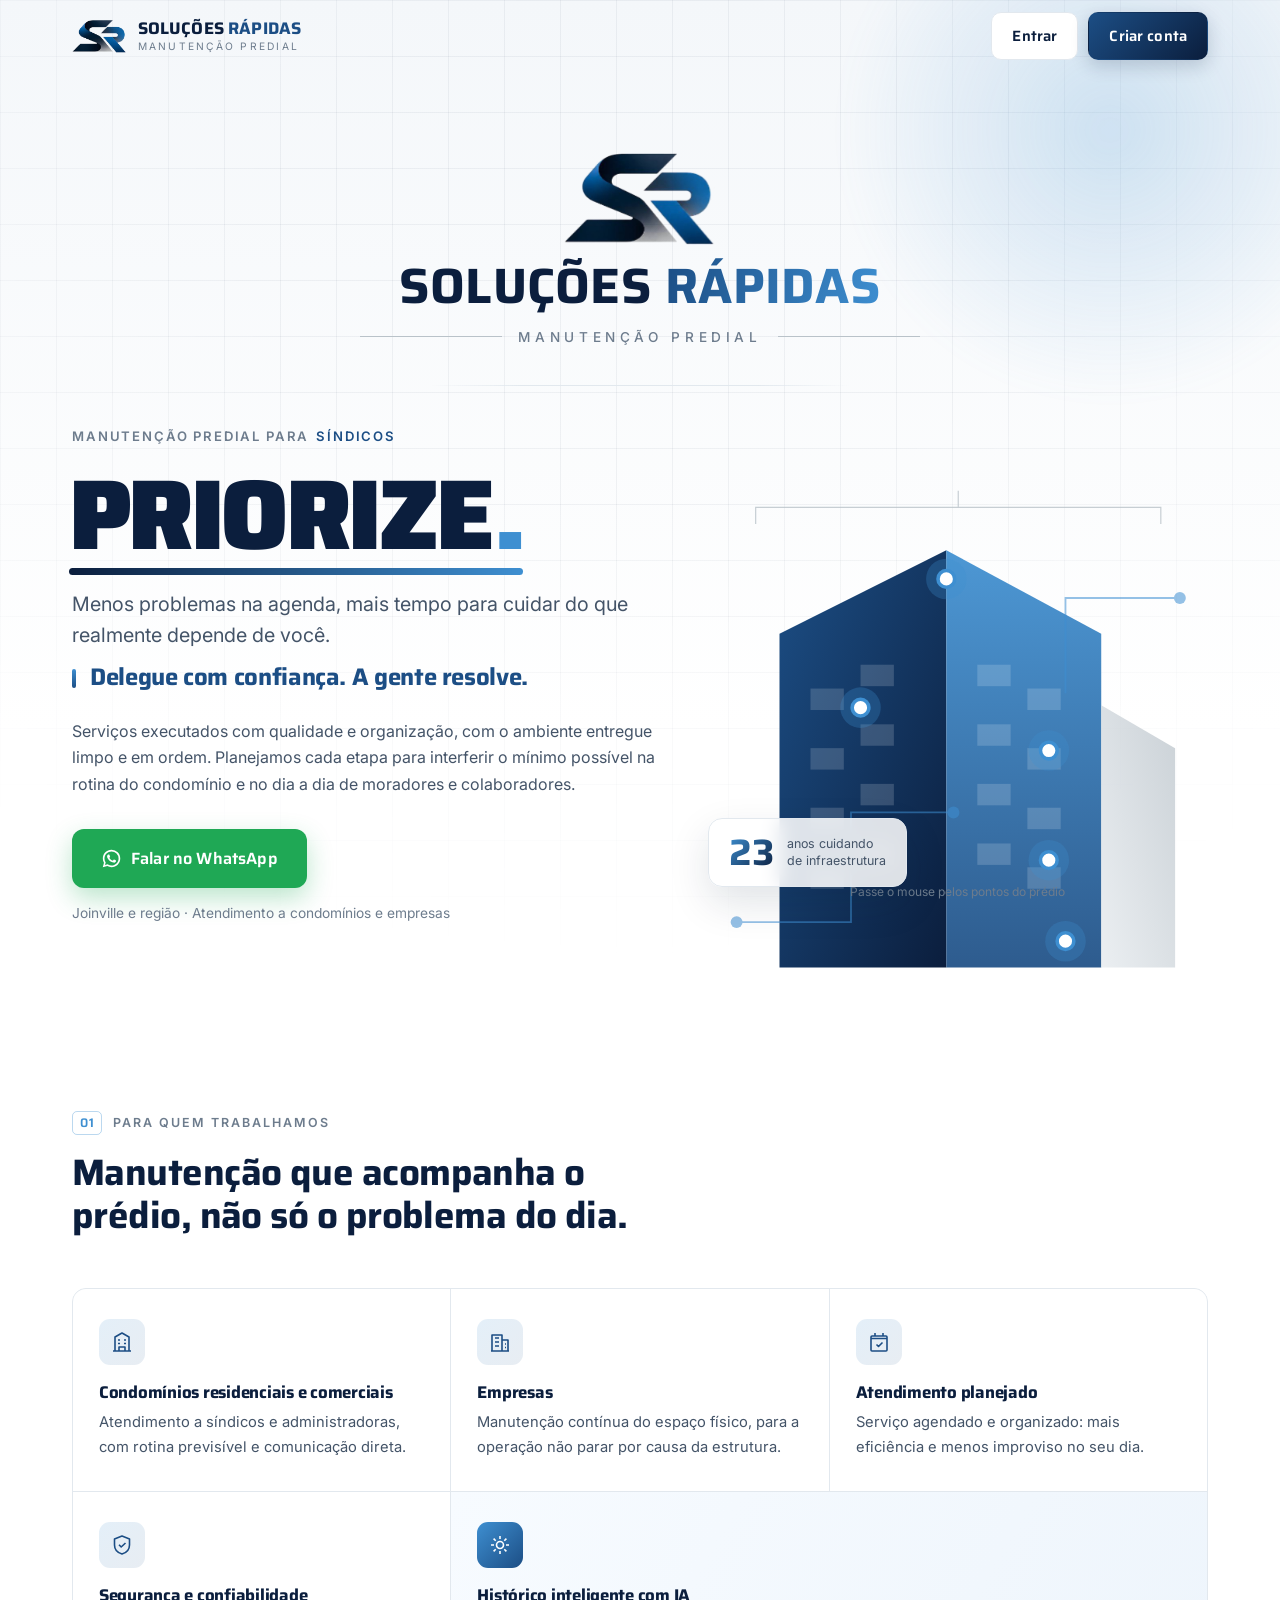
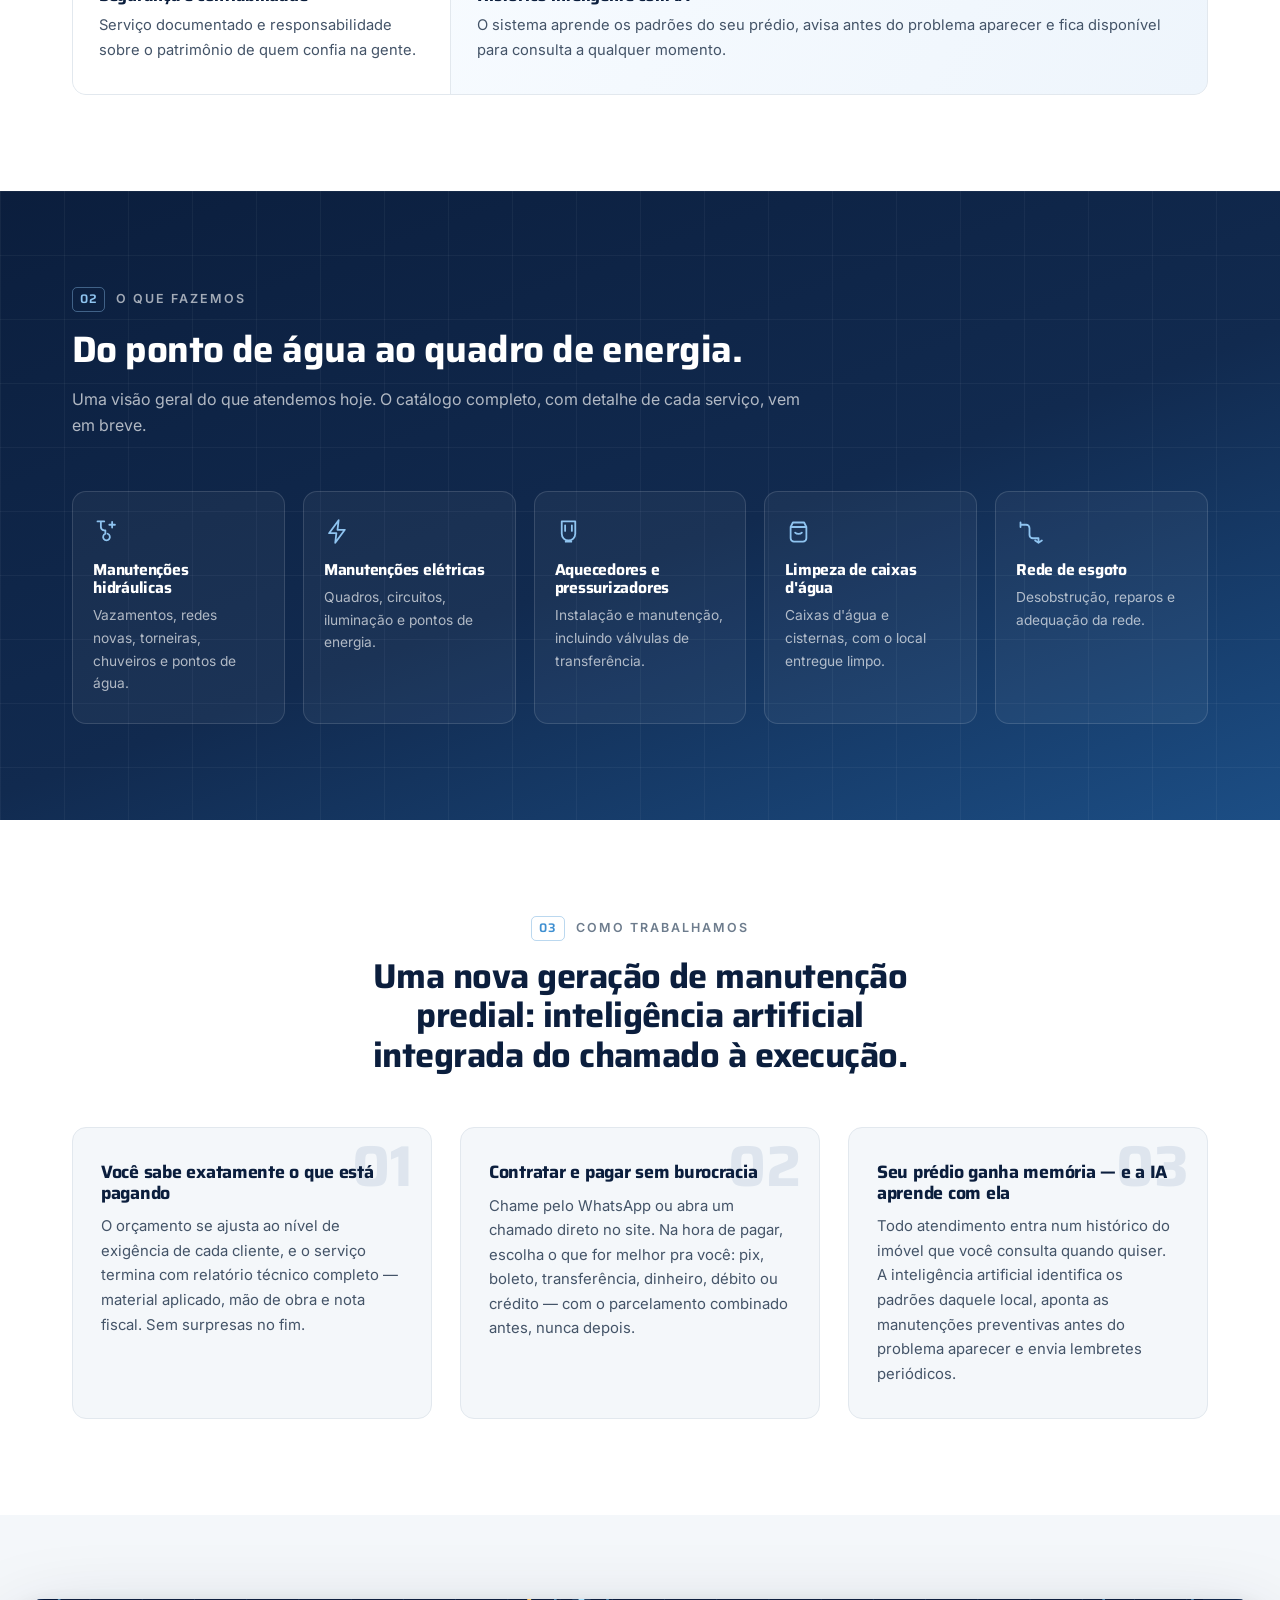
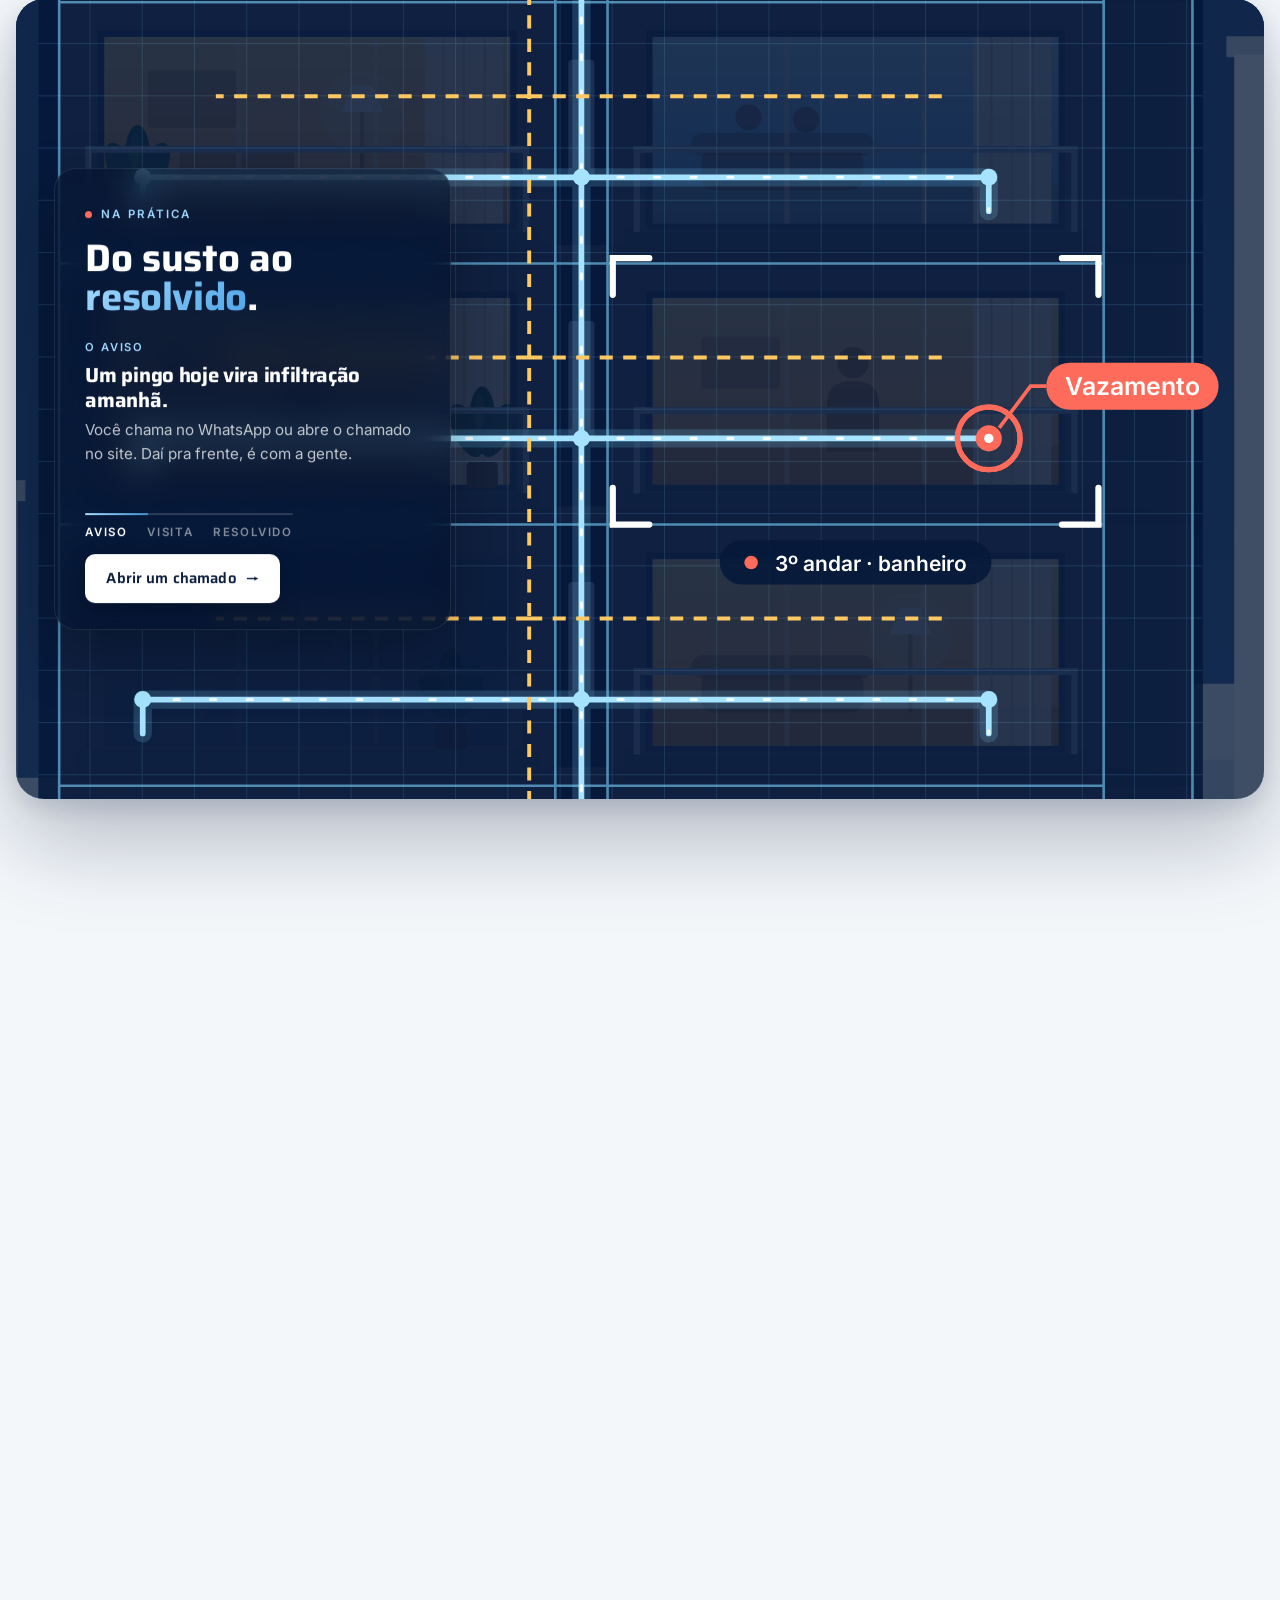
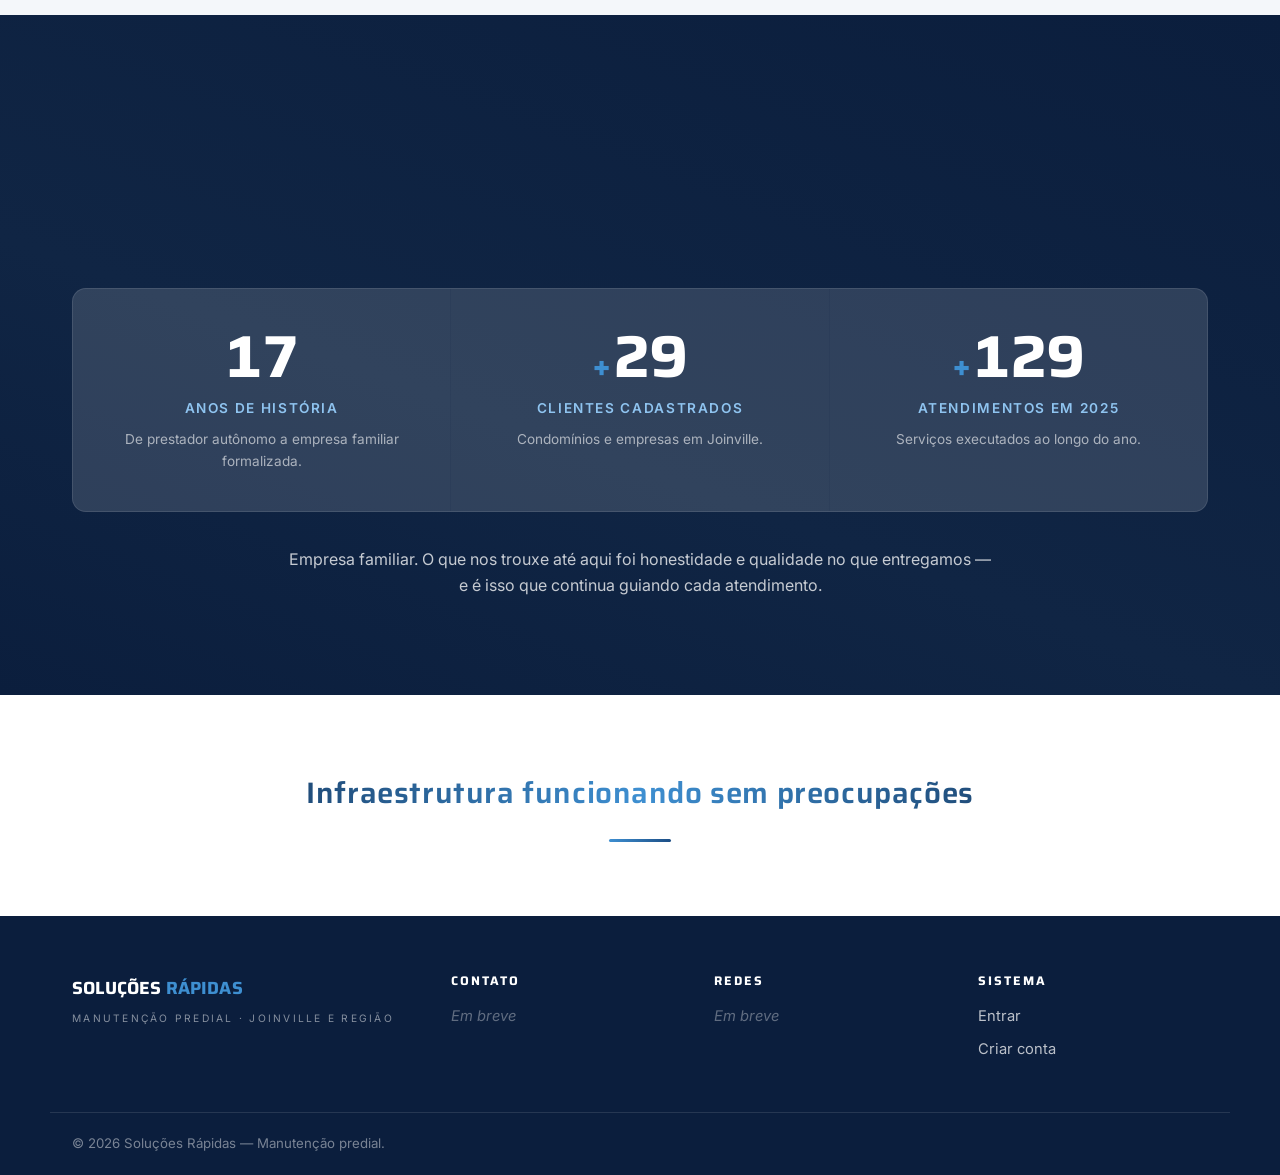
==== commit 777b48bd: "História: sem o coração sobre a moradora no fim do conserto Co-Authored-By: Claude Opus 5.5 <noreply" ====
--- a/index.html
+++ b/index.html
@@ -489,7 +489,7 @@
 <clipPath id="hx-clip-scan"><rect id="hx-scan-rect" x="680" y="296" width="470" height="0"/></clipPath>
 <clipPath id="hx-clip-sala"><rect id="hx-sala-rect" x="908" y="596" width="194" height="101"/></clipPath>
 <clipPath id="hx-clip-digita"><rect id="hx-digita-rect" x="948" y="613" width="0" height="15"/></clipPath>
-<radialGradient id="hx-brilho-elev"><stop offset="0" stop-color="#bfe6ff" stop-opacity=".75"/><stop offset="1" stop-color="#bfe6ff" stop-opacity="0"/></radialGradient><pattern id="hx-jm-0" x="-108" y="628" width="28" height="34" patternUnits="userSpaceOnUse"><rect x="4" y="4" width="18" height="24" rx="1.5" fill="#eef5fb"/><rect x="4" y="4" width="18" height="5" fill="#ffffff" opacity=".7"/></pattern><pattern id="hx-jm-1" x="162" y="658" width="28" height="34" patternUnits="userSpaceOnUse"><rect x="4" y="4" width="18" height="24" rx="1.5" fill="#eef5fb"/><rect x="4" y="4" width="18" height="5" fill="#ffffff" opacity=".7"/></pattern><pattern id="hx-jm-2" x="364" y="578" width="28" height="34" patternUnits="userSpaceOnUse"><rect x="4" y="4" width="18" height="24" rx="1.5" fill="#eef5fb"/><rect x="4" y="4" width="18" height="5" fill="#ffffff" opacity=".7"/></pattern><pattern id="hx-jm-3" x="540" y="708" width="28" height="34" patternUnits="userSpaceOnUse"><rect x="4" y="4" width="18" height="24" rx="1.5" fill="#eef5fb"/><rect x="4" y="4" width="18" height="5" fill="#ffffff" opacity=".7"/></pattern><pattern id="hx-jm-4" x="1162" y="538" width="28" height="34" patternUnits="userSpaceOnUse"><rect x="4" y="4" width="18" height="24" rx="1.5" fill="#eef5fb"/><rect x="4" y="4" width="18" height="5" fill="#ffffff" opacity=".7"/></pattern><pattern id="hx-jm-5" x="1326" y="673" width="28" height="34" patternUnits="userSpaceOnUse"><rect x="4" y="4" width="18" height="24" rx="1.5" fill="#eef5fb"/><rect x="4" y="4" width="18" height="5" fill="#ffffff" opacity=".7"/></pattern><pattern id="hx-jm-6" x="1478" y="618" width="28" height="34" patternUnits="userSpaceOnUse"><rect x="4" y="4" width="18" height="24" rx="1.5" fill="#eef5fb"/><rect x="4" y="4" width="18" height="5" fill="#ffffff" opacity=".7"/></pattern><pattern id="hx-jm-7" x="1652" y="708" width="28" height="34" patternUnits="userSpaceOnUse"><rect x="4" y="4" width="18" height="24" rx="1.5" fill="#eef5fb"/><rect x="4" y="4" width="18" height="5" fill="#ffffff" opacity=".7"/></pattern><pattern id="hx-jm-8" x="1822" y="598" width="28" height="34" patternUnits="userSpaceOnUse"><rect x="4" y="4" width="18" height="24" rx="1.5" fill="#eef5fb"/><rect x="4" y="4" width="18" height="5" fill="#ffffff" opacity=".7"/></pattern></defs><rect x="-2000" y="-1600" width="6000" height="2700" fill="url(#hx-ceu-noite)"/><rect class="hx-dia" x="-2000" y="-1600" width="6000" height="2700" fill="url(#hx-ceu-dia)"/><ellipse class="hx-aurora" cx="1150" cy="1000" rx="1500" ry="560" fill="url(#hx-aurora)"/><g class="hx-nuvens" fill="#ffffff"><g transform="translate(470 300) scale(1.1)"><ellipse cx="0" cy="0" rx="74" ry="15"/><circle cx="-30" cy="-8" r="20"/><circle cx="2" cy="-18" r="27"/><circle cx="34" cy="-6" r="18"/></g><g transform="translate(1020 236) scale(0.8)"><ellipse cx="0" cy="0" rx="74" ry="15"/><circle cx="-30" cy="-8" r="20"/><circle cx="2" cy="-18" r="27"/><circle cx="34" cy="-6" r="18"/></g><g transform="translate(1390 420) scale(1.15)"><ellipse cx="0" cy="0" rx="74" ry="15"/><circle cx="-30" cy="-8" r="20"/><circle cx="2" cy="-18" r="27"/><circle cx="34" cy="-6" r="18"/></g><g transform="translate(230 440) scale(0.9)"><ellipse cx="0" cy="0" rx="74" ry="15"/><circle cx="-30" cy="-8" r="20"/><circle cx="2" cy="-18" r="27"/><circle cx="34" cy="-6" r="18"/></g><g transform="translate(1660 330) scale(1)"><ellipse cx="0" cy="0" rx="74" ry="15"/><circle cx="-30" cy="-8" r="20"/><circle cx="2" cy="-18" r="27"/><circle cx="34" cy="-6" r="18"/></g><g transform="translate(-200 280) scale(1.1)"><ellipse cx="0" cy="0" rx="74" ry="15"/><circle cx="-30" cy="-8" r="20"/><circle cx="2" cy="-18" r="27"/><circle cx="34" cy="-6" r="18"/></g></g><path fill="#c3d5e5" d="M-2000 705h91v295h-91zM-1912 722h88v278h-88zM-1822 680h51v320h-51zM-1765 800h104v200h-104zM-1661 820h63v180h-63zM-1599 717h88v283h-88zM-1505 799h109v201h-109zM-1398 712h97v288h-97zM-1307 676h104v324h-104zM-1204 710h75v290h-75zM-1129 773h112v227h-112zM-1023 693h101v307h-101zM-918 705h62v295h-62zM-855 801h113v199h-113zM-736 689h99v311h-99zM-642 729h61v271h-61zM-587 693h85v307h-85zM-506 755h51v245h-51zM-453 794h100v206h-100zM-355 766h101v234h-101zM-260 689h50v311h-50zM-205 726h120v274h-120zM-79 781h62v219h-62zM-19 736h113v264h-113zM90 701h117v299h-117zM206 703h64v297h-64zM270 671h50v329h-50zM317 766h119v234h-119zM433 739h111v261h-111zM545 803h96v197h-96zM644 797h74v203h-74zM716 737h109v263h-109zM830 672h109v328h-109zM937 768h53v232h-53zM992 800h78v200h-78zM1075 761h79v239h-79zM1154 716h52v284h-52zM1201 815h99v185h-99zM1303 759h53v241h-53zM1355 768h91v232h-91zM1445 768h108v232h-108zM1558 714h80v286h-80zM1635 660h56v340h-56zM1686 811h84v189h-84zM1765 732h80v268h-80zM1844 802h65v198h-65zM1911 731h98v269h-98zM2010 681h52v319h-52zM2060 684h52v316h-52zM2110 781h110v219h-110zM2215 687h57v313h-57zM2266 718h94v282h-94zM2363 685h106v315h-106zM2464 744h116v256h-116zM2574 774h108v226h-108zM2676 744h96v256h-96zM2775 750h107v250h-107zM2878 757h56v243h-56zM2937 707h96v293h-96zM3037 794h95v206h-95zM3132 732h50v268h-50zM3186 766h95v234h-95zM3287 690h108v310h-108zM3396 670h99v330h-99zM3501 780h97v220h-97zM3594 808h102v192h-102zM3699 796h73v204h-73zM3767 758h63v242h-63zM3825 699h57v301h-57zM3877 757h60v243h-60zM3942 710h117v290h-117z"/><path stroke="#c3d5e5" stroke-width="2" d="M-1797 680v-24M-1255 676v-24M-687 689v-24M-235 689v-24M295 671v-24M884 672v-24M1663 660v-24M2036 681v-24M2086 684v-24M2243 687v-24M2416 685v-24M3445 670v-24"/><path fill="#aec4d8" d="M-2000 814h44v186h-44zM-1962 876h99v124h-99zM-1863 845h47v155h-47zM-1810 895h64v105h-64zM-1740 853h66v147h-66zM-1669 788h85v212h-85zM-1583 829h73v171h-73zM-1510 868h45v132h-45zM-1469 871h78v129h-78zM-1388 820h44v180h-44zM-1348 895h45v105h-45zM-1299 805h46v195h-46zM-1248 816h91v184h-91zM-1159 819h47v181h-47zM-1106 811h93v189h-93zM-1011 905h80v95h-80zM-925 834h64v166h-64zM-863 868h74v132h-74zM-791 906h55v94h-55zM-740 903h74v97h-74zM-666 850h51v150h-51zM-611 825h91v175h-91zM-525 879h63v121h-63zM-468 781h85v219h-85zM-377 800h83v200h-83zM-289 780h61v220h-61zM-230 786h89v214h-89zM-141 791h80v209h-80zM-63 910h42v90h-42zM-15 901h58v99h-58zM44 863h85v137h-85zM124 838h93v162h-93zM216 803h99v197h-99zM316 885h69v115h-69zM387 896h100v104h-100zM486 815h43v185h-43zM530 854h75v146h-75zM608 841h63v159h-63zM672 838h90v162h-90zM758 817h75v183h-75zM833 874h85v126h-85zM918 900h93v100h-93zM1005 837h52v163h-52zM1061 790h92v210h-92zM1152 782h80v218h-80zM1234 897h54v103h-54zM1290 790h85v210h-85zM1375 781h95v219h-95zM1469 824h71v176h-71zM1536 863h46v137h-46zM1576 838h55v162h-55zM1627 841h86v159h-86zM1719 869h47v131h-47zM1763 883h99v117h-99zM1866 908h84v92h-84zM1950 881h86v119h-86zM2031 854h61v146h-61zM2095 884h75v116h-75zM2166 874h99v126h-99zM2265 825h83v175h-83zM2354 897h45v103h-45zM2394 805h81v195h-81zM2472 842h44v158h-44zM2516 887h100v113h-100zM2614 780h66v220h-66zM2676 905h40v95h-40zM2716 910h86v90h-86zM2801 853h59v147h-59zM2860 781h80v219h-80zM2942 899h85v101h-85zM3031 866h44v134h-44zM3070 822h73v178h-73zM3137 817h67v183h-67zM3206 884h87v116h-87zM3297 892h45v108h-45zM3341 780h43v220h-43zM3379 882h57v118h-57zM3435 795h79v205h-79zM3519 836h100v164h-100zM3625 834h74v166h-74zM3697 867h80v133h-80zM3781 852h98v148h-98zM3876 857h68v143h-68zM3938 843h73v157h-73z"/><rect x="-123" y="603" width="186" height="8" fill="#b4c5d6"/><rect x="-120" y="610" width="180" height="390" fill="#cfdbe7"/><rect x="-108" y="628" width="140" height="306" fill="url(#hx-jm-0)"/><rect x="50" y="610" width="10" height="390" fill="#0b1e3d" opacity=".06"/><rect x="-120" y="962" width="180" height="38" fill="#b9c8d6"/><rect x="-42" y="972" width="24" height="28" fill="#8ea6bd"/><rect x="147" y="633" width="176" height="8" fill="#b4c5d6"/><rect x="150" y="640" width="170" height="360" fill="#d5e0ea"/><rect x="162" y="658" width="140" height="272" fill="url(#hx-jm-1)"/><rect x="310" y="640" width="10" height="360" fill="#0b1e3d" opacity=".06"/><rect x="150" y="962" width="170" height="38" fill="#b9c8d6"/><rect x="223" y="972" width="24" height="28" fill="#8ea6bd"/><rect x="349" y="553" width="184" height="8" fill="#b4c5d6"/><rect x="352" y="560" width="178" height="440" fill="#cbd8e5"/><rect x="364" y="578" width="140" height="374" fill="url(#hx-jm-2)"/><rect x="520" y="560" width="10" height="440" fill="#0b1e3d" opacity=".06"/><rect x="352" y="962" width="178" height="38" fill="#b9c8d6"/><rect x="429" y="972" width="24" height="28" fill="#8ea6bd"/><rect x="525" y="683" width="162" height="8" fill="#b4c5d6"/><rect x="528" y="690" width="156" height="310" fill="#c4d3e1"/><rect x="540" y="708" width="112" height="238" fill="url(#hx-jm-3)"/><rect x="674" y="690" width="10" height="310" fill="#0b1e3d" opacity=".06"/><rect x="528" y="962" width="156" height="38" fill="#b9c8d6"/><rect x="594" y="972" width="24" height="28" fill="#8ea6bd"/><rect x="1147" y="513" width="178" height="8" fill="#b4c5d6"/><rect x="1150" y="520" width="172" height="480" fill="#d2deea"/><rect x="1162" y="538" width="140" height="408" fill="url(#hx-jm-4)"/><rect x="1312" y="520" width="10" height="480" fill="#0b1e3d" opacity=".06"/><rect x="1150" y="962" width="172" height="38" fill="#b9c8d6"/><rect x="1224" y="972" width="24" height="28" fill="#8ea6bd"/><rect x="1311" y="648" width="156" height="8" fill="#b4c5d6"/><rect x="1314" y="655" width="150" height="345" fill="#c5d3e1"/><rect x="1326" y="673" width="112" height="272" fill="url(#hx-jm-5)"/><rect x="1454" y="655" width="10" height="345" fill="#0b1e3d" opacity=".06"/><rect x="1314" y="962" width="150" height="38" fill="#b9c8d6"/><rect x="1377" y="972" width="24" height="28" fill="#8ea6bd"/><rect x="1463" y="593" width="172" height="8" fill="#b4c5d6"/><rect x="1466" y="600" width="166" height="400" fill="#cdd9e5"/><rect x="1478" y="618" width="140" height="306" fill="url(#hx-jm-6)"/><rect x="1622" y="600" width="10" height="400" fill="#0b1e3d" opacity=".06"/><rect x="1466" y="962" width="166" height="38" fill="#b9c8d6"/><rect x="1537" y="972" width="24" height="28" fill="#8ea6bd"/><rect x="1637" y="683" width="166" height="8" fill="#b4c5d6"/><rect x="1640" y="690" width="160" height="310" fill="#c7d4e2"/><rect x="1652" y="708" width="112" height="238" fill="url(#hx-jm-7)"/><rect x="1790" y="690" width="10" height="310" fill="#0b1e3d" opacity=".06"/><rect x="1640" y="962" width="160" height="38" fill="#b9c8d6"/><rect x="1708" y="972" width="24" height="28" fill="#8ea6bd"/><rect x="1807" y="573" width="176" height="8" fill="#b4c5d6"/><rect x="1810" y="580" width="170" height="420" fill="#d0dce8"/><rect x="1822" y="598" width="140" height="340" fill="url(#hx-jm-8)"/><rect x="1970" y="580" width="10" height="420" fill="#0b1e3d" opacity=".06"/><rect x="1810" y="962" width="170" height="38" fill="#b9c8d6"/><rect x="1883" y="972" width="24" height="28" fill="#8ea6bd"/><polygon points="1100,386 1134,402 1134,1000 1100,1000" fill="url(#hx-lateral)"/><path d="M1100 493L1134 496V500L1100 500Z" fill="#aebfcf"/><path d="M1100 593L1134 596V600L1100 600Z" fill="#aebfcf"/><path d="M1100 693L1134 696V700L1100 700Z" fill="#aebfcf"/><path d="M1100 793L1134 796V800L1100 800Z" fill="#aebfcf"/><path d="M1100 893L1134 896V900L1100 900Z" fill="#aebfcf"/><rect x="700" y="400" width="400" height="500" fill="#eef2f6"/><rect x="694" y="384" width="412" height="16" rx="2" fill="#dce4ec"/><rect x="694" y="384" width="412" height="3" fill="#ffffff" opacity=".8"/><rect x="890" y="400" width="20" height="500" fill="#1c4e85"/><rect x="895" y="422" width="10" height="46" rx="1.5" fill="#8fc4f0" opacity=".55"/><rect x="895" y="522" width="10" height="46" rx="1.5" fill="#8fc4f0" opacity=".55"/><rect x="895" y="622" width="10" height="46" rx="1.5" fill="#8fc4f0" opacity=".55"/><rect x="895" y="722" width="10" height="46" rx="1.5" fill="#8fc4f0" opacity=".55"/><rect x="895" y="822" width="10" height="46" rx="1.5" fill="#8fc4f0" opacity=".55"/><rect x="700" y="493" width="400" height="7" fill="#d5dee7"/><rect x="716" y="412" width="158" height="74" fill="url(#hx-vidro)"/><path d="M734 486L764 412H780L750 486ZM788 486L818 412H824L794 486Z" fill="#ffffff" opacity=".3"/><path d="M768.7 412V486M821.3 412V486" stroke="#f7fafc" stroke-width="2.2"/><rect x="716" y="412" width="158" height="74" fill="none" stroke="#e2e8ee" stroke-width="2.5"/><rect x="710" y="456" width="170" height="32" fill="#ffffff" opacity=".24"/><rect x="710" y="455" width="170" height="2.6" fill="#cfd9e3"/><rect x="710" y="455" width="2.4" height="33" fill="#cfd9e3"/><rect x="877.6" y="455" width="2.4" height="33" fill="#cfd9e3"/><rect x="706" y="486" width="178" height="8" rx="1" fill="#e6ecf2"/><rect x="706" y="494" width="178" height="4" fill="#0b1e3d" opacity=".07"/><rect x="926" y="412" width="158" height="74" fill="url(#hx-vidro)"/><path d="M944 486L974 412H990L960 486ZM998 486L1028 412H1034L1004 486Z" fill="#ffffff" opacity=".3"/><path d="M978.7 412V486M1031.3 412V486" stroke="#f7fafc" stroke-width="2.2"/><rect x="926" y="412" width="158" height="74" fill="none" stroke="#e2e8ee" stroke-width="2.5"/><rect x="1054" y="476" width="12" height="10" rx="1.5" fill="#c7714a"/><g fill="#3f9b6e"><ellipse cx="1054" cy="464" rx="5" ry="11" transform="rotate(-25 1054 464)"/><ellipse cx="1066" cy="464" rx="5" ry="11" transform="rotate(25 1066 464)"/><ellipse cx="1060" cy="460" rx="5" ry="13"/></g><ellipse cx="1059" cy="457" rx="2" ry="7" fill="#5bb383"/><rect x="920" y="456" width="170" height="32" fill="#ffffff" opacity=".24"/><rect x="920" y="455" width="170" height="2.6" fill="#cfd9e3"/><rect x="920" y="455" width="2.4" height="33" fill="#cfd9e3"/><rect x="1087.6" y="455" width="2.4" height="33" fill="#cfd9e3"/><rect x="916" y="486" width="178" height="8" rx="1" fill="#e6ecf2"/><rect x="916" y="494" width="178" height="4" fill="#0b1e3d" opacity=".07"/><rect x="700" y="593" width="400" height="7" fill="#d5dee7"/><rect x="716" y="512" width="158" height="74" fill="url(#hx-vidro)"/><path d="M734 586L764 512H780L750 586ZM788 586L818 512H824L794 586Z" fill="#ffffff" opacity=".3"/><path d="M768.7 512V586M821.3 512V586" stroke="#f7fafc" stroke-width="2.2"/><rect x="716" y="512" width="158" height="74" fill="none" stroke="#e2e8ee" stroke-width="2.5"/><rect x="724" y="576" width="12" height="10" rx="1.5" fill="#c7714a"/><g fill="#3f9b6e"><ellipse cx="724" cy="564" rx="5" ry="11" transform="rotate(-25 724 564)"/><ellipse cx="736" cy="564" rx="5" ry="11" transform="rotate(25 736 564)"/><ellipse cx="730" cy="560" rx="5" ry="13"/></g><ellipse cx="729" cy="557" rx="2" ry="7" fill="#5bb383"/><rect x="710" y="556" width="170" height="32" fill="#ffffff" opacity=".24"/><rect x="710" y="555" width="170" height="2.6" fill="#cfd9e3"/><rect x="710" y="555" width="2.4" height="33" fill="#cfd9e3"/><rect x="877.6" y="555" width="2.4" height="33" fill="#cfd9e3"/><rect x="706" y="586" width="178" height="8" rx="1" fill="#e6ecf2"/><rect x="706" y="594" width="178" height="4" fill="#0b1e3d" opacity=".07"/><rect x="926" y="512" width="158" height="74" fill="url(#hx-vidro)"/><path d="M944 586L974 512H990L960 586ZM998 586L1028 512H1034L1004 586Z" fill="#ffffff" opacity=".3"/><path d="M978.7 512V586M1031.3 512V586" stroke="#f7fafc" stroke-width="2.2"/><rect x="926" y="512" width="158" height="74" fill="none" stroke="#e2e8ee" stroke-width="2.5"/><rect x="920" y="556" width="170" height="32" fill="#ffffff" opacity=".24"/><rect x="920" y="555" width="170" height="2.6" fill="#cfd9e3"/><rect x="920" y="555" width="2.4" height="33" fill="#cfd9e3"/><rect x="1087.6" y="555" width="2.4" height="33" fill="#cfd9e3"/><rect x="916" y="586" width="178" height="8" rx="1" fill="#e6ecf2"/><rect x="916" y="594" width="178" height="4" fill="#0b1e3d" opacity=".07"/><rect x="700" y="693" width="400" height="7" fill="#d5dee7"/><rect x="716" y="612" width="158" height="74" fill="url(#hx-vidro)"/><path d="M734 686L764 612H780L750 686ZM788 686L818 612H824L794 686Z" fill="#ffffff" opacity=".3"/><path d="M768.7 612V686M821.3 612V686" stroke="#f7fafc" stroke-width="2.2"/><rect x="716" y="612" width="158" height="74" fill="none" stroke="#e2e8ee" stroke-width="2.5"/><rect x="856" y="676" width="12" height="10" rx="1.5" fill="#c7714a"/><g fill="#3f9b6e"><ellipse cx="856" cy="664" rx="5" ry="11" transform="rotate(-25 856 664)"/><ellipse cx="868" cy="664" rx="5" ry="11" transform="rotate(25 868 664)"/><ellipse cx="862" cy="660" rx="5" ry="13"/></g><ellipse cx="861" cy="657" rx="2" ry="7" fill="#5bb383"/><rect x="710" y="656" width="170" height="32" fill="#ffffff" opacity=".24"/><rect x="710" y="655" width="170" height="2.6" fill="#cfd9e3"/><rect x="710" y="655" width="2.4" height="33" fill="#cfd9e3"/><rect x="877.6" y="655" width="2.4" height="33" fill="#cfd9e3"/><rect x="706" y="686" width="178" height="8" rx="1" fill="#e6ecf2"/><rect x="706" y="694" width="178" height="4" fill="#0b1e3d" opacity=".07"/><rect x="926" y="612" width="158" height="74" fill="url(#hx-vidro)"/><path d="M944 686L974 612H990L960 686ZM998 686L1028 612H1034L1004 686Z" fill="#ffffff" opacity=".3"/><path d="M978.7 612V686M1031.3 612V686" stroke="#f7fafc" stroke-width="2.2"/><rect x="926" y="612" width="158" height="74" fill="none" stroke="#e2e8ee" stroke-width="2.5"/><rect x="920" y="656" width="170" height="32" fill="#ffffff" opacity=".24"/><rect x="920" y="655" width="170" height="2.6" fill="#cfd9e3"/><rect x="920" y="655" width="2.4" height="33" fill="#cfd9e3"/><rect x="1087.6" y="655" width="2.4" height="33" fill="#cfd9e3"/><rect x="916" y="686" width="178" height="8" rx="1" fill="#e6ecf2"/><rect x="916" y="694" width="178" height="4" fill="#0b1e3d" opacity=".07"/><rect x="700" y="793" width="400" height="7" fill="#d5dee7"/><rect x="716" y="712" width="158" height="74" fill="url(#hx-vidro)"/><path d="M734 786L764 712H780L750 786ZM788 786L818 712H824L794 786Z" fill="#ffffff" opacity=".3"/><path d="M768.7 712V786M821.3 712V786" stroke="#f7fafc" stroke-width="2.2"/><rect x="716" y="712" width="158" height="74" fill="none" stroke="#e2e8ee" stroke-width="2.5"/><rect x="844" y="776" width="12" height="10" rx="1.5" fill="#c7714a"/><g fill="#3f9b6e"><ellipse cx="844" cy="764" rx="5" ry="11" transform="rotate(-25 844 764)"/><ellipse cx="856" cy="764" rx="5" ry="11" transform="rotate(25 856 764)"/><ellipse cx="850" cy="760" rx="5" ry="13"/></g><ellipse cx="849" cy="757" rx="2" ry="7" fill="#5bb383"/><rect x="710" y="756" width="170" height="32" fill="#ffffff" opacity=".24"/><rect x="710" y="755" width="170" height="2.6" fill="#cfd9e3"/><rect x="710" y="755" width="2.4" height="33" fill="#cfd9e3"/><rect x="877.6" y="755" width="2.4" height="33" fill="#cfd9e3"/><rect x="706" y="786" width="178" height="8" rx="1" fill="#e6ecf2"/><rect x="706" y="794" width="178" height="4" fill="#0b1e3d" opacity=".07"/><rect x="926" y="712" width="158" height="74" fill="url(#hx-vidro)"/><path d="M944 786L974 712H990L960 786ZM998 786L1028 712H1034L1004 786Z" fill="#ffffff" opacity=".3"/><path d="M978.7 712V786M1031.3 712V786" stroke="#f7fafc" stroke-width="2.2"/><rect x="926" y="712" width="158" height="74" fill="none" stroke="#e2e8ee" stroke-width="2.5"/><rect x="920" y="756" width="170" height="32" fill="#ffffff" opacity=".24"/><rect x="920" y="755" width="170" height="2.6" fill="#cfd9e3"/><rect x="920" y="755" width="2.4" height="33" fill="#cfd9e3"/><rect x="1087.6" y="755" width="2.4" height="33" fill="#cfd9e3"/><rect x="916" y="786" width="178" height="8" rx="1" fill="#e6ecf2"/><rect x="916" y="794" width="178" height="4" fill="#0b1e3d" opacity=".07"/><rect x="700" y="893" width="400" height="7" fill="#d5dee7"/><rect x="716" y="812" width="158" height="74" fill="url(#hx-vidro)"/><path d="M734 886L764 812H780L750 886ZM788 886L818 812H824L794 886Z" fill="#ffffff" opacity=".3"/><path d="M768.7 812V886M821.3 812V886" stroke="#f7fafc" stroke-width="2.2"/><rect x="716" y="812" width="158" height="74" fill="none" stroke="#e2e8ee" stroke-width="2.5"/><rect x="710" y="856" width="170" height="32" fill="#ffffff" opacity=".24"/><rect x="710" y="855" width="170" height="2.6" fill="#cfd9e3"/><rect x="710" y="855" width="2.4" height="33" fill="#cfd9e3"/><rect x="877.6" y="855" width="2.4" height="33" fill="#cfd9e3"/><rect x="706" y="886" width="178" height="8" rx="1" fill="#e6ecf2"/><rect x="706" y="894" width="178" height="4" fill="#0b1e3d" opacity=".07"/><rect x="926" y="812" width="158" height="74" fill="url(#hx-vidro)"/><path d="M944 886L974 812H990L960 886ZM998 886L1028 812H1034L1004 886Z" fill="#ffffff" opacity=".3"/><path d="M978.7 812V886M1031.3 812V886" stroke="#f7fafc" stroke-width="2.2"/><rect x="926" y="812" width="158" height="74" fill="none" stroke="#e2e8ee" stroke-width="2.5"/><rect x="934" y="876" width="12" height="10" rx="1.5" fill="#c7714a"/><g fill="#3f9b6e"><ellipse cx="934" cy="864" rx="5" ry="11" transform="rotate(-25 934 864)"/><ellipse cx="946" cy="864" rx="5" ry="11" transform="rotate(25 946 864)"/><ellipse cx="940" cy="860" rx="5" ry="13"/></g><ellipse cx="939" cy="857" rx="2" ry="7" fill="#5bb383"/><rect x="920" y="856" width="170" height="32" fill="#ffffff" opacity=".24"/><rect x="920" y="855" width="170" height="2.6" fill="#cfd9e3"/><rect x="920" y="855" width="2.4" height="33" fill="#cfd9e3"/><rect x="1087.6" y="855" width="2.4" height="33" fill="#cfd9e3"/><rect x="916" y="886" width="178" height="8" rx="1" fill="#e6ecf2"/><rect x="916" y="894" width="178" height="4" fill="#0b1e3d" opacity=".07"/><rect x="700" y="900" width="400" height="100" fill="#e3e9ef"/><rect x="712" y="912" width="132" height="80" fill="#8f5e3d"/><rect x="712" y="912" width="132" height="80" fill="url(#hx-ripado)"/><rect x="956" y="912" width="132" height="80" fill="#8f5e3d"/><rect x="956" y="912" width="132" height="80" fill="url(#hx-ripado)"/><rect x="856" y="920" width="88" height="80" fill="url(#hx-vidro)"/><path d="M900 920V1000" stroke="#0b1e3d" stroke-width="2"/><rect x="856" y="920" width="88" height="80" fill="none" stroke="#0b1e3d" stroke-width="2.6"/><path d="M894 950V970M906 950V970" stroke="#c9d3dc" stroke-width="1.6" stroke-linecap="round"/><rect x="842" y="905" width="116" height="10" rx="1.5" fill="#0b1e3d"/><text x="900" y="912.6" text-anchor="middle" font-family="Saira, sans-serif" font-size="5.6" font-weight="700" letter-spacing="1.6" fill="#ffffff">EDIFÍCIO HORIZONTE</text><rect x="839" y="986" width="14" height="14" rx="1.5" fill="#3b4a5c"/><circle cx="846" cy="980" r="8" fill="#3f9b6e"/><circle cx="843" cy="976.5" r="4.4" fill="#5bb383"/><rect x="947" y="986" width="14" height="14" rx="1.5" fill="#3b4a5c"/><circle cx="954" cy="980" r="8" fill="#3f9b6e"/><circle cx="951" cy="976.5" r="4.4" fill="#5bb383"/><path d="M778 362V372H884V386" fill="none" stroke="#9fb0c1" stroke-width="3"/><rect x="752" y="362" width="4" height="24" fill="#9fb0c1"/><rect x="800" y="362" width="4" height="24" fill="#9fb0c1"/><rect x="746" y="358" width="64" height="6" rx="1" fill="#b9c7d5"/><rect x="750" y="304" width="56" height="56" rx="5" fill="url(#hx-caixa)"/><path d="M751 320H805M751 336H805M751 352H805" stroke="#a8b8c8" stroke-width="1.2"/><ellipse cx="778" cy="304" rx="28" ry="4.5" fill="#dde6ee"/><rect x="770" y="298.5" width="16" height="4" rx="1" fill="#c9d5e1"/><path d="M826 384L836 368H868L858 384Z" fill="#1f3f6a"/><path d="M831 376H863M842 368L836 384M853 368L847 384" stroke="#4f7db3" stroke-width=".8"/><path d="M870 384L880 368H912L902 384Z" fill="#1f3f6a"/><path d="M875 376H907M886 368L880 384M897 368L891 384" stroke="#4f7db3" stroke-width=".8"/><rect x="950" y="346" width="80" height="40" fill="#e3e9ef"/><rect x="946" y="341" width="88" height="6" rx="1" fill="#cfd9e3"/><rect x="994" y="360" width="16" height="26" fill="#c3cfdb"/><path d="M960 356H984M960 361H984M960 366H984" stroke="#c3cfdb" stroke-width="1.6"/><path d="M1066 386V310M1058 330H1074M1060 346H1072" stroke="#8fa1b3" stroke-width="2"/><rect x="-2000" y="1000" width="6000" height="24" fill="#dfe4e9"/><rect x="-2000" y="1000" width="6000" height="24" fill="url(#hx-calcada)"/><rect x="-2000" y="1024" width="6000" height="5" fill="#bac3cc"/><rect x="-2000" y="1029" width="6000" height="96" fill="#4b5664"/><rect x="-2000" y="1074" width="6000" height="3" fill="url(#hx-faixa)"/><rect x="-2000" y="1125" width="6000" height="5" fill="#bac3cc"/><rect x="-2000" y="1130" width="6000" height="30" fill="#dfe4e9"/><rect x="-2000" y="1160" width="6000" height="1900" fill="#b9cdb4"/><ellipse cx="590" cy="1004" rx="30" ry="4" fill="#0b1e3d" opacity=".12"/><path d="M587 1004L588 944H592L593 1004Z" fill="#6b4b35"/><g fill="#3c8a5f"><circle cx="590" cy="918" r="30"/><circle cx="566" cy="938" r="22"/><circle cx="615" cy="936" r="24"/><circle cx="594" cy="892" r="20"/></g><g fill="#57a97a"><circle cx="581" cy="908" r="14"/><circle cx="562" cy="932" r="10"/><circle cx="588" cy="886" r="9"/></g><ellipse cx="1212" cy="1004" rx="31.5" ry="4.2" fill="#0b1e3d" opacity=".12"/><path d="M1208.8 1004L1209.9 941H1214.1L1215.2 1004Z" fill="#6b4b35"/><g fill="#3c8a5f"><circle cx="1212" cy="913.7" r="31.5"/><circle cx="1186.8" cy="934.7" r="23.1"/><circle cx="1238.2" cy="932.6" r="25.2"/><circle cx="1216.2" cy="886.4" r="21"/></g><g fill="#57a97a"><circle cx="1202.5" cy="903.2" r="14.7"/><circle cx="1182.6" cy="928.4" r="10.5"/><circle cx="1209.9" cy="880.1" r="9.5"/></g><ellipse cx="1440" cy="1004" rx="27.6" ry="3.7" fill="#0b1e3d" opacity=".12"/><path d="M1437.2 1004L1438.2 948.8H1441.8L1442.8 1004Z" fill="#6b4b35"/><g fill="#3c8a5f"><circle cx="1440" cy="924.9" r="27.6"/><circle cx="1417.9" cy="943.3" r="20.2"/><circle cx="1463" cy="941.4" r="22.1"/><circle cx="1443.7" cy="901" r="18.4"/></g><g fill="#57a97a"><circle cx="1431.7" cy="915.7" r="12.9"/><circle cx="1414.2" cy="937.8" r="9.2"/><circle cx="1438.2" cy="895.4" r="8.3"/></g><ellipse cx="318" cy="1004" rx="28.5" ry="3.8" fill="#0b1e3d" opacity=".12"/><path d="M315.1 1004L316.1 947H319.9L320.9 1004Z" fill="#6b4b35"/><g fill="#3c8a5f"><circle cx="318" cy="922.3" r="28.5"/><circle cx="295.2" cy="941.3" r="20.9"/><circle cx="341.8" cy="939.4" r="22.8"/><circle cx="321.8" cy="897.6" r="19"/></g><g fill="#57a97a"><circle cx="309.4" cy="912.8" r="13.3"/><circle cx="291.4" cy="935.6" r="9.5"/><circle cx="316.1" cy="891.9" r="8.5"/></g><ellipse cx="1700" cy="1004" rx="30" ry="4" fill="#0b1e3d" opacity=".12"/><path d="M1697 1004L1698 944H1702L1703 1004Z" fill="#6b4b35"/><g fill="#3c8a5f"><circle cx="1700" cy="918" r="30"/><circle cx="1676" cy="938" r="22"/><circle cx="1725" cy="936" r="24"/><circle cx="1704" cy="892" r="20"/></g><g fill="#57a97a"><circle cx="1691" cy="908" r="14"/><circle cx="1672" cy="932" r="10"/><circle cx="1698" cy="886" r="9"/></g><ellipse cx="40" cy="1004" rx="27" ry="3.6" fill="#0b1e3d" opacity=".12"/><path d="M37.3 1004L38.2 950H41.8L42.7 1004Z" fill="#6b4b35"/><g fill="#3c8a5f"><circle cx="40" cy="926.6" r="27"/><circle cx="18.4" cy="944.6" r="19.8"/><circle cx="62.5" cy="942.8" r="21.6"/><circle cx="43.6" cy="903.2" r="18"/></g><g fill="#57a97a"><circle cx="31.9" cy="917.6" r="12.6"/><circle cx="14.8" cy="939.2" r="9"/><circle cx="38.2" cy="897.8" r="8.1"/></g><ellipse cx="-260" cy="1004" rx="30" ry="4" fill="#0b1e3d" opacity=".12"/><path d="M-263 1004L-262 944H-258L-257 1004Z" fill="#6b4b35"/><g fill="#3c8a5f"><circle cx="-260" cy="918" r="30"/><circle cx="-284" cy="938" r="22"/><circle cx="-235" cy="936" r="24"/><circle cx="-256" cy="892" r="20"/></g><g fill="#57a97a"><circle cx="-269" cy="908" r="14"/><circle cx="-288" cy="932" r="10"/><circle cx="-262" cy="886" r="9"/></g><ellipse cx="1950" cy="1004" rx="28.5" ry="3.8" fill="#0b1e3d" opacity=".12"/><path d="M1947.2 1004L1948.1 947H1951.9L1952.8 1004Z" fill="#6b4b35"/><g fill="#3c8a5f"><circle cx="1950" cy="922.3" r="28.5"/><circle cx="1927.2" cy="941.3" r="20.9"/><circle cx="1973.8" cy="939.4" r="22.8"/><circle cx="1953.8" cy="897.6" r="19"/></g><g fill="#57a97a"><circle cx="1941.5" cy="912.8" r="13.3"/><circle cx="1923.4" cy="935.6" r="9.5"/><circle cx="1948.1" cy="891.9" r="8.5"/></g><rect x="638" y="880" width="4" height="122" fill="#5d6b7a"/><path d="M640 886Q640 874 652 874H664" fill="none" stroke="#5d6b7a" stroke-width="3"/><rect x="660" y="871" width="16" height="6" rx="2" fill="#3d4855"/><rect x="636" y="998" width="8" height="5" rx="1" fill="#4a5664"/><rect x="1158" y="880" width="4" height="122" fill="#5d6b7a"/><path d="M1160 886Q1160 874 1172 874H1184" fill="none" stroke="#5d6b7a" stroke-width="3"/><rect x="1180" y="871" width="16" height="6" rx="2" fill="#3d4855"/><rect x="1156" y="998" width="8" height="5" rx="1" fill="#4a5664"/><g id="hx-tec-rua" data-k="0.86" data-esp="0" style="opacity:0" transform="translate(790 1016) scale(0.86 0.86)"><g id="hx-tec-rua-p2"><path d="M1 -26V-2" stroke="#163f6e" stroke-width="5.6" stroke-linecap="round"/><ellipse cx="3" cy="-.6" rx="4.2" ry="1.6" fill="#1b2433"/></g><g id="hx-tec-rua-b2"><path d="M-1 -44L-2 -31L0 -25" fill="none" stroke="#163f6e" stroke-width="4" stroke-linecap="round" stroke-linejoin="round"/><circle cx="0" cy="-24" r="1.9" fill="#c98b62"/></g><path d="M-7 -44Q-7 -48 -3 -48H3Q7 -48 7 -44L6.4 -24H-6.4Z" fill="#1c4e85"/><path d="M-6.6 -34H6.6" stroke="#7cc8ff" stroke-width="1.8"/><g id="hx-tec-rua-p1"><path d="M-1 -26V-2" stroke="#1c4e85" stroke-width="5.6" stroke-linecap="round"/><ellipse cx="1" cy="-.6" rx="4.2" ry="1.6" fill="#1b2433"/></g><rect x="-1.6" y="-51" width="3.2" height="4" rx="1" fill="#b87d57"/><circle cx=".5" cy="-54" r="5.3" fill="#c98b62"/><path d="M-5 -55Q-5 -61 .6 -61Q6 -61 6 -55.2Z" fill="#0b1e3d"/><path d="M5 -55.6L10.6 -54.8Q11.2 -53.4 9.4 -53.3L4.4 -54Z" fill="#0b1e3d"/><path d="M1 -44L3 -32L4 -26" fill="none" stroke="#1c4e85" stroke-width="4" stroke-linecap="round" stroke-linejoin="round"/><rect x="-2" y="-24" width="14" height="8" rx="1.3" fill="#1c4e85" stroke="#0b1e3d" stroke-width=".8"/><path d="M2 -24V-26H8V-24" fill="none" stroke="#0b1e3d" stroke-width="1"/><rect x="-2" y="-20.6" width="14" height="1.2" fill="#3e8fd1"/><circle cx="4" cy="-25.5" r="1.9" fill="#c98b62"/></g><g id="hx-van" transform="translate(640 1062)"><ellipse cx="88" cy="0" rx="84" ry="5" fill="#0b1e3d" opacity=".2"/><g id="hx-fumaca" style="opacity:0" fill="#c9d3dc"><circle class="hx-baforada" cx="-4" cy="-15" r="3"/><circle class="hx-baforada" style="animation-delay:.3s" cx="-4" cy="-15" r="3"/><circle class="hx-baforada" style="animation-delay:.6s" cx="-4" cy="-15" r="3"/></g><circle cx="36" cy="-12" r="15" fill="#2a3340"/><circle cx="136" cy="-12" r="15" fill="#2a3340"/><path d="M2 -16V-58Q2 -68 12 -68H112Q122 -68 128 -61L150 -38Q153 -35 158 -34L166 -32Q172 -30 172 -24V-16Q172 -11 166 -11H8Q2 -11 2 -16Z" fill="#f7f9fb"/><rect x="2" y="-16" width="170" height="5" fill="#dfe5eb"/><rect x="2" y="-30" width="164" height="5" fill="#1c4e85"/><rect x="2" y="-25" width="166" height="3" fill="#3e8fd1"/><path d="M118 -62H126L146 -40H118Z" fill="#24456e"/><path d="M121 -60H125L131 -53H121Z" fill="#ffffff" opacity=".35"/><rect x="96" y="-62" width="18" height="20" rx="2" fill="#24456e"/><path d="M93 -66V-14" stroke="#d3dbe3" stroke-width="1"/><rect x="84" y="-46" width="6" height="1.8" rx=".9" fill="#b3bfcb"/><image href="imagens/logo.png" x="7" y="-62" width="42" height="26"/><text x="52" y="-49" font-family="Saira, sans-serif" font-size="7.4" font-weight="700" fill="#0b1e3d">SOLUÇÕES</text><text x="52" y="-41" font-family="Saira, sans-serif" font-size="7.4" font-weight="700" fill="#1c4e85">RÁPIDAS</text><text x="52" y="-35.5" font-family="Saira, sans-serif" font-size="3.4" font-weight="600" letter-spacing=".6" fill="#6d7c8d">MANUTENÇÃO PREDIAL</text><rect x="166" y="-35" width="6" height="5" rx="1" fill="#ffe9a8"/><rect x="2" y="-40" width="3" height="8" rx="1" fill="#d9534f"/><g id="hx-roda-1" transform="translate(36 -12)"><circle r="12.5" fill="#1b2433"/><circle r="6.2" fill="#c9d3dc"/><path d="M0 -5.6V5.6M-4.8 -2.8L4.8 2.8M-4.8 2.8L4.8 -2.8" stroke="#7d8a98" stroke-width="1.3"/><circle r="1.8" fill="#5d6b7a"/></g><g id="hx-roda-2" transform="translate(136 -12)"><circle r="12.5" fill="#1b2433"/><circle r="6.2" fill="#c9d3dc"/><path d="M0 -5.6V5.6M-4.8 -2.8L4.8 2.8M-4.8 2.8L4.8 -2.8" stroke="#7d8a98" stroke-width="1.3"/><circle r="1.8" fill="#5d6b7a"/></g></g><g id="hx-carro" transform="translate(1700 1112)"><g transform="scale(-1 1)"><ellipse cx="62" cy="0" rx="62" ry="4" fill="#0b1e3d" opacity=".2"/><path d="M4 -12V-22Q4 -27 10 -28L30 -31L44 -43Q48 -46 54 -46H82Q90 -46 95 -41L106 -31L118 -29Q124 -28 124 -22V-12Q124 -9 120 -9H8Q4 -9 4 -12Z" fill="#8b98a8"/><path d="M48 -41Q50 -43 54 -43H66V-31H38Z" fill="#24456e"/><path d="M70 -43H82Q87 -43 90 -40L98 -31H70Z" fill="#24456e"/><rect x="4" y="-20" width="120" height="2" fill="#6f7d8d"/><circle cx="30" cy="-10" r="9" fill="#1b2433"/><circle cx="30" cy="-10" r="4" fill="#9aa6b3"/><circle cx="100" cy="-10" r="9" fill="#1b2433"/><circle cx="100" cy="-10" r="4" fill="#9aa6b3"/><rect x="118" y="-27" width="6" height="4" rx="1" fill="#ffe9a8"/><rect x="4" y="-26" width="3" height="5" rx="1" fill="#d9534f"/></g></g><rect class="hx-tinta" x="-2000" y="-1600" width="6000" height="4700" fill="#071733"/><g class="hx-noite"><g fill="#ffffff"><path d="M1899.3 -92a0.7 0.7 0 1 0 1.4 0a0.7 0.7 0 1 0 -1.4 0zM953.8 4.6a0.7 0.7 0 1 0 1.4 0a0.7 0.7 0 1 0 -1.4 0zM1863.6 396.6a1.1 1.1 0 1 0 2.2 0a1.1 1.1 0 1 0 -2.2 0zM1221.3 411.8a1.4 1.4 0 1 0 2.8 0a1.4 1.4 0 1 0 -2.8 0zM524 465.3a1.4 1.4 0 1 0 2.8 0a1.4 1.4 0 1 0 -2.8 0zM1265.6 -81.8a0.7 0.7 0 1 0 1.4 0a0.7 0.7 0 1 0 -1.4 0zM545.8 318.7a0.9 0.9 0 1 0 1.8 0a0.9 0.9 0 1 0 -1.8 0zM994.1 -128.5a1.4 1.4 0 1 0 2.8 0a1.4 1.4 0 1 0 -2.8 0zM-194.1 -3.8a1.1 1.1 0 1 0 2.2 0a1.1 1.1 0 1 0 -2.2 0zM-216.4 11.7a0.7 0.7 0 1 0 1.4 0a0.7 0.7 0 1 0 -1.4 0zM965.3 -82.9a1.1 1.1 0 1 0 2.2 0a1.1 1.1 0 1 0 -2.2 0zM256.7 -52.7a0.7 0.7 0 1 0 1.4 0a0.7 0.7 0 1 0 -1.4 0zM845 214.5a1.1 1.1 0 1 0 2.2 0a1.1 1.1 0 1 0 -2.2 0zM598.4 252.7a1.4 1.4 0 1 0 2.8 0a1.4 1.4 0 1 0 -2.8 0zM1882.2 364.6a0.7 0.7 0 1 0 1.4 0a0.7 0.7 0 1 0 -1.4 0zM130.2 -117.1a0.7 0.7 0 1 0 1.4 0a0.7 0.7 0 1 0 -1.4 0zM169.5 145.5a0.7 0.7 0 1 0 1.4 0a0.7 0.7 0 1 0 -1.4 0zM1626.3 457a1.4 1.4 0 1 0 2.8 0a1.4 1.4 0 1 0 -2.8 0zM325.2 346.5a1.1 1.1 0 1 0 2.2 0a1.1 1.1 0 1 0 -2.2 0zM1308.2 455.4a0.9 0.9 0 1 0 1.8 0a0.9 0.9 0 1 0 -1.8 0zM900.1 29.5a0.9 0.9 0 1 0 1.8 0a0.9 0.9 0 1 0 -1.8 0zM1379 -57.2a1.1 1.1 0 1 0 2.2 0a1.1 1.1 0 1 0 -2.2 0zM-6.5 193.2a1.1 1.1 0 1 0 2.2 0a1.1 1.1 0 1 0 -2.2 0zM645.6 155.2a0.9 0.9 0 1 0 1.8 0a0.9 0.9 0 1 0 -1.8 0zM1033.9 -158.3a0.7 0.7 0 1 0 1.4 0a0.7 0.7 0 1 0 -1.4 0zM711.5 -182.9a0.9 0.9 0 1 0 1.8 0a0.9 0.9 0 1 0 -1.8 0zM521.7 415.2a0.9 0.9 0 1 0 1.8 0a0.9 0.9 0 1 0 -1.8 0zM645.4 358.5a0.9 0.9 0 1 0 1.8 0a0.9 0.9 0 1 0 -1.8 0zM-132.4 131.4a0.7 0.7 0 1 0 1.4 0a0.7 0.7 0 1 0 -1.4 0zM121.4 335.2a0.7 0.7 0 1 0 1.4 0a0.7 0.7 0 1 0 -1.4 0zM1792.1 -185a0.7 0.7 0 1 0 1.4 0a0.7 0.7 0 1 0 -1.4 0zM1839.7 159.1a1.1 1.1 0 1 0 2.2 0a1.1 1.1 0 1 0 -2.2 0zM1406.4 232.2a0.7 0.7 0 1 0 1.4 0a0.7 0.7 0 1 0 -1.4 0zM1722.3 -16.2a0.7 0.7 0 1 0 1.4 0a0.7 0.7 0 1 0 -1.4 0zM124.5 163.9a1.1 1.1 0 1 0 2.2 0a1.1 1.1 0 1 0 -2.2 0zM-290.2 429a0.7 0.7 0 1 0 1.4 0a0.7 0.7 0 1 0 -1.4 0zM306.2 193.2a0.9 0.9 0 1 0 1.8 0a0.9 0.9 0 1 0 -1.8 0zM107.9 -181.3a1.1 1.1 0 1 0 2.2 0a1.1 1.1 0 1 0 -2.2 0zM507 466.1a1.4 1.4 0 1 0 2.8 0a1.4 1.4 0 1 0 -2.8 0zM398.5 389.6a1.4 1.4 0 1 0 2.8 0a1.4 1.4 0 1 0 -2.8 0zM896.8 -51.4a0.7 0.7 0 1 0 1.4 0a0.7 0.7 0 1 0 -1.4 0zM889.6 -14.8a0.7 0.7 0 1 0 1.4 0a0.7 0.7 0 1 0 -1.4 0zM1722.4 297.8a0.7 0.7 0 1 0 1.4 0a0.7 0.7 0 1 0 -1.4 0zM1654.9 281.1a1.4 1.4 0 1 0 2.8 0a1.4 1.4 0 1 0 -2.8 0zM459 354.6a0.7 0.7 0 1 0 1.4 0a0.7 0.7 0 1 0 -1.4 0zM380.2 160a0.9 0.9 0 1 0 1.8 0a0.9 0.9 0 1 0 -1.8 0zM-70.9 -154.2a0.9 0.9 0 1 0 1.8 0a0.9 0.9 0 1 0 -1.8 0zM428.2 371.2a0.9 0.9 0 1 0 1.8 0a0.9 0.9 0 1 0 -1.8 0zM1614.5 -234.9a0.7 0.7 0 1 0 1.4 0a0.7 0.7 0 1 0 -1.4 0zM1045.4 65.3a0.7 0.7 0 1 0 1.4 0a0.7 0.7 0 1 0 -1.4 0zM155.2 52.4a0.9 0.9 0 1 0 1.8 0a0.9 0.9 0 1 0 -1.8 0zM1144.3 44.1a0.9 0.9 0 1 0 1.8 0a0.9 0.9 0 1 0 -1.8 0z" opacity=".85"/><circle class="hx-brilha" style="animation-delay:2.7s" cx="-215.9" cy="384.6" r="1.4"/><circle class="hx-brilha" style="animation-delay:1.3s" cx="2033" cy="187.6" r="1.2"/><circle class="hx-brilha" style="animation-delay:0.7s" cx="-16.1" cy="36.2" r="1.4"/><circle class="hx-brilha" style="animation-delay:1s" cx="1997.5" cy="-96.5" r="1.4"/><circle class="hx-brilha" style="animation-delay:0.4s" cx="312.5" cy="79.1" r="1"/><circle class="hx-brilha" style="animation-delay:1.8s" cx="-85.9" cy="431.2" r="1.2"/><circle class="hx-brilha" style="animation-delay:2s" cx="-200.7" cy="64" r="1.2"/><circle class="hx-brilha" style="animation-delay:0.4s" cx="224" cy="196" r="1"/><circle class="hx-brilha" style="animation-delay:0.6s" cx="6.5" cy="-178.3" r="1.2"/><circle class="hx-brilha" style="animation-delay:0.1s" cx="2009.4" cy="409.5" r="1.2"/><circle class="hx-brilha" style="animation-delay:2.4s" cx="1068" cy="191.2" r="1.4"/><circle class="hx-brilha" style="animation-delay:1.9s" cx="219.8" cy="128.6" r="1.2"/></g><circle cx="1150" cy="330" r="80" fill="url(#hx-brilho-lua)"/><circle cx="1150" cy="330" r="21" fill="#f4efe0"/><circle cx="1143" cy="325" r="4" fill="#e3dcc8" opacity=".7"/><circle cx="1156" cy="337" r="3" fill="#e3dcc8" opacity=".7"/><circle cx="1157" cy="322" r="2" fill="#e3dcc8" opacity=".6"/><path fill="#ffd98f" opacity=".7" d="M-1948.8 857.7h3v4h-3zM-1953.9 742.8h3v4h-3zM-1840.1 779.8h3v4h-3zM-1887.3 819.9h3v4h-3zM-1782.3 735h3v4h-3zM-1708 815.9h3v4h-3zM-1694.7 821.4h3v4h-3zM-1411.6 828.7h3v4h-3zM-1419.3 825h3v4h-3zM-1389 812.2h3v4h-3zM-1313.1 820.2h3v4h-3zM-961.2 721.3h3v4h-3zM-979 791.9h3v4h-3zM-627.5 822h3v4h-3zM-523 793.5h3v4h-3zM-496 773h3v4h-3zM124.6 789.9h3v4h-3zM1802.5 774.7h3v4h-3zM2027.8 842.3h3v4h-3zM2129.6 828.2h3v4h-3zM2204.6 797h3v4h-3zM2298.1 786.4h3v4h-3zM2452.9 747.1h3v4h-3zM2547.9 846.6h3v4h-3zM2604.8 853.5h3v4h-3zM2832.8 834.1h3v4h-3zM3013.9 723.8h3v4h-3zM2981.3 729.9h3v4h-3zM3221.8 863.6h3v4h-3zM3476.4 778.4h3v4h-3zM3762 859.9h3v4h-3zM3833.1 728.2h3v4h-3zM3915.2 775.2h3v4h-3zM3901.2 829.9h3v4h-3zM-1973.3 833.2h3v4h-3zM-1884.3 899.4h3v4h-3zM-1899.9 946.9h3v4h-3zM-1841.2 922.9h3v4h-3zM-1721.7 944.4h3v4h-3zM-1711.4 876.7h3v4h-3zM-1691.7 908.1h3v4h-3zM-1656.4 944.5h3v4h-3zM-1529.6 881.5h3v4h-3zM-1486.8 942h3v4h-3zM-1433.9 958.4h3v4h-3zM-1444 932.3h3v4h-3zM-1425.6 913.8h3v4h-3zM-1362.1 858.8h3v4h-3zM-1356 888h3v4h-3zM-1376.7 846.6h3v4h-3zM-1270.1 840.2h3v4h-3zM-1270.4 871.3h3v4h-3zM-1237 857.9h3v4h-3zM-1181.4 880.9h3v4h-3zM-1212.2 932.2h3v4h-3zM-1150.4 925.1h3v4h-3zM-1074.3 910.7h3v4h-3zM-971 927.5h3v4h-3zM-905.7 868h3v4h-3zM-815.6 938.4h3v4h-3zM-834.8 914.4h3v4h-3zM-773.8 927.7h3v4h-3zM-784 952.9h3v4h-3zM-695 936.4h3v4h-3zM-679 942.6h3v4h-3zM-676.4 939.6h3v4h-3zM-658.7 875.4h3v4h-3zM-635.2 915.6h3v4h-3zM-569.3 842.4h3v4h-3zM-415.2 950.7h3v4h-3zM-446.7 824.8h3v4h-3zM-362.3 831h3v4h-3zM-266.8 847.2h3v4h-3zM-263.2 831.3h3v4h-3zM-206.2 915.4h3v4h-3zM2009.6 898.8h3v4h-3zM2002.9 929.2h3v4h-3zM2056.5 869.7h3v4h-3zM2061.6 908.7h3v4h-3zM2303.6 934.5h3v4h-3zM2284.3 949.6h3v4h-3zM2273.6 944.6h3v4h-3zM2405.8 907.2h3v4h-3zM2462.3 866.4h3v4h-3zM2405.5 955.6h3v4h-3zM2497.3 933.7h3v4h-3zM2528.9 914.8h3v4h-3zM2586.7 937.6h3v4h-3zM2576.1 909.4h3v4h-3zM2702 946.4h3v4h-3zM2690.2 932.8h3v4h-3zM2761 951.9h3v4h-3zM2770.6 946.5h3v4h-3zM2828.2 935.7h3v4h-3zM3006.2 955.7h3v4h-3zM3013.6 956.2h3v4h-3zM2990.9 928.2h3v4h-3zM3037.5 923.9h3v4h-3zM3322.9 924.8h3v4h-3zM3407.3 907.8h3v4h-3zM3394.3 907.2h3v4h-3zM3527.8 889.5h3v4h-3zM3563.4 889.9h3v4h-3zM3560.3 897.3h3v4h-3zM3632 861.5h3v4h-3zM3688.3 850.1h3v4h-3zM3651.1 878.5h3v4h-3zM3725.4 936.8h3v4h-3zM3755.6 920.1h3v4h-3zM3953.3 901.5h3v4h-3zM3948.8 924.5h3v4h-3zM3966.8 887.2h3v4h-3z"/><path fill="#ffd98f" d="M-76 836h18v24h-18zM-48 632h18v24h-18zM-48 666h18v24h-18zM-48 734h18v24h-18zM8 666h18v24h-18zM8 734h18v24h-18zM8 802h18v24h-18zM8 836h18v24h-18zM166 662h18v24h-18zM166 764h18v24h-18zM166 832h18v24h-18zM222 730h18v24h-18zM222 764h18v24h-18zM222 900h18v24h-18zM278 798h18v24h-18zM424 582h18v24h-18zM424 888h18v24h-18zM452 684h18v24h-18zM452 888h18v24h-18zM480 582h18v24h-18zM480 616h18v24h-18zM480 684h18v24h-18zM480 786h18v24h-18zM600 780h18v24h-18zM1166 610h18v24h-18zM1166 644h18v24h-18zM1166 746h18v24h-18zM1222 644h18v24h-18zM1222 780h18v24h-18zM1250 610h18v24h-18zM1250 712h18v24h-18zM1330 813h18v24h-18zM1358 711h18v24h-18zM1358 745h18v24h-18zM1386 711h18v24h-18zM1386 779h18v24h-18zM1414 813h18v24h-18zM1510 826h18v24h-18zM1684 780h18v24h-18zM1740 746h18v24h-18zM1740 780h18v24h-18zM1826 602h18v24h-18zM1826 636h18v24h-18zM1826 772h18v24h-18zM1826 908h18v24h-18zM1854 806h18v24h-18zM1882 636h18v24h-18zM1910 772h18v24h-18zM1938 704h18v24h-18zM1938 806h18v24h-18z"/><path fill="#ffc46b" opacity=".72" d="M-76 700h18v24h-18zM-48 870h18v24h-18zM-48 904h18v24h-18zM8 632h18v24h-18zM166 730h18v24h-18zM222 696h18v24h-18zM222 798h18v24h-18zM222 866h18v24h-18zM250 730h18v24h-18zM250 798h18v24h-18zM368 582h18v24h-18zM368 684h18v24h-18zM368 718h18v24h-18zM424 820h18v24h-18zM452 820h18v24h-18zM480 718h18v24h-18zM480 752h18v24h-18zM480 922h18v24h-18zM544 780h18v24h-18zM600 712h18v24h-18zM1166 576h18v24h-18zM1166 814h18v24h-18zM1250 780h18v24h-18zM1330 745h18v24h-18zM1414 677h18v24h-18zM1482 622h18v24h-18zM1482 656h18v24h-18zM1538 792h18v24h-18zM1538 826h18v24h-18zM1594 792h18v24h-18zM1594 826h18v24h-18zM1684 814h18v24h-18zM1740 712h18v24h-18zM1854 636h18v24h-18zM1854 772h18v24h-18zM1854 874h18v24h-18zM1910 602h18v24h-18zM1910 806h18v24h-18zM1938 636h18v24h-18z"/><rect x="895" y="422" width="10" height="46" rx="1.5" fill="#bfe6ff" opacity=".8"/><rect x="895" y="522" width="10" height="46" rx="1.5" fill="#bfe6ff" opacity=".8"/><rect x="895" y="622" width="10" height="46" rx="1.5" fill="#bfe6ff" opacity=".8"/><rect x="895" y="722" width="10" height="46" rx="1.5" fill="#bfe6ff" opacity=".8"/><rect x="895" y="822" width="10" height="46" rx="1.5" fill="#bfe6ff" opacity=".8"/><rect x="856" y="920" width="88" height="80" fill="#ffe2a3" opacity=".92"/><path d="M900 920V1000" stroke="#2a3f5c" stroke-width="2"/><rect x="856" y="920" width="88" height="80" fill="none" stroke="#2a3f5c" stroke-width="2.6"/><ellipse cx="900" cy="921" rx="48" ry="10" fill="url(#hx-brilho-quente)"/><circle cx="985" cy="994" r="16" fill="url(#hx-brilho-quente)"/><circle cx="1045" cy="994" r="16" fill="url(#hx-brilho-quente)"/><polygon points="662,878 674,878 710,1026 626,1026" fill="url(#hx-cone)"/><circle cx="668" cy="878" r="34" fill="url(#hx-brilho-quente)"/><rect x="662" y="876.5" width="12" height="2.2" rx="1" fill="#fff3c4"/><polygon points="1182,878 1194,878 1230,1026 1146,1026" fill="url(#hx-cone)"/><circle cx="1188" cy="878" r="34" fill="url(#hx-brilho-quente)"/><rect x="1182" y="876.5" width="12" height="2.2" rx="1" fill="#fff3c4"/><circle cx="1066" cy="309" r="9" fill="#ff5a5a" opacity=".25" class="hx-pisca"/><circle cx="1066" cy="309" r="2.8" fill="#ff5a5a" class="hx-pisca"/><g id="hx-van-luz" transform="translate(640 1062)"><polygon points="172,-33 340,-50 340,8 172,-28" fill="url(#hx-farol)" opacity=".6"/><circle cx="170" cy="-32" r="11" fill="url(#hx-brilho-quente)"/><circle cx="3" cy="-36" r="8" fill="#ff5a5a" opacity=".35"/><circle id="hx-freio" cx="3" cy="-36" r="14" fill="#ff5a5a" style="opacity:0"/></g><g id="hx-carro-luz" transform="translate(1700 1112)"><g transform="scale(-1 1)"><polygon points="124,-26 300,-44 300,10 124,-22" fill="url(#hx-farol)" opacity=".55"/><circle cx="122" cy="-25" r="10" fill="url(#hx-brilho-quente)"/></g></g></g><g class="hx-luzes"><g class="hx-luz" data-liga="0" data-desliga="0.84"><rect x="716" y="412" width="158" height="74" fill="url(#hx-interior)"/><rect x="716" y="470" width="158" height="16" fill="#9a5a22" opacity=".3"/><rect x="736" y="456" width="62" height="16" rx="5" fill="#6e3c17" opacity=".45"/><rect x="732" y="450" width="70" height="9" rx="4.5" fill="#6e3c17" opacity=".38"/><path d="M816 472V442" stroke="#6e3c17" stroke-width="1.6" opacity=".5"/><path d="M808 442H824L820 432H812Z" fill="#fff4dc"/><circle cx="816" cy="442" r="16" fill="#fff4dc" opacity=".25"/><rect x="840" y="412" width="30" height="74" fill="#fff1d6" opacity=".85"/><path d="M847 412V486M855 412V486M863 412V486" stroke="#e6cb9b" stroke-width="1"/><path d="M768.7 412V486M821.3 412V486" stroke="#ffe9c2" stroke-width="2" opacity=".5"/><rect x="716" y="412" width="158" height="74" fill="none" stroke="#2a3f5c" stroke-width="2.5"/><rect x="710" y="456" width="170" height="32" fill="#ffffff" opacity=".07"/><rect x="710" y="455" width="170" height="2.6" fill="#9fb4c9"/><rect x="710" y="455" width="2.4" height="33" fill="#9fb4c9"/><rect x="877.6" y="455" width="2.4" height="33" fill="#9fb4c9"/></g><g class="hx-luz" data-liga="0" data-desliga="0.86"><rect class="hx-tv" x="926" y="512" width="158" height="74" fill="url(#hx-interior-frio)"/><rect x="926" y="570" width="158" height="16" fill="#9a5a22" opacity=".3"/><rect x="946" y="556" width="62" height="16" rx="5" fill="#6e3c17" opacity=".45"/><rect x="942" y="550" width="70" height="9" rx="4.5" fill="#6e3c17" opacity=".38"/><circle cx="964" cy="544" r="5" fill="#6e3c17" opacity=".5"/><circle cx="986" cy="545" r="5" fill="#6e3c17" opacity=".5"/><rect x="1050" y="512" width="30" height="74" fill="#fff1d6" opacity=".85"/><path d="M1057 512V586M1065 512V586M1073 512V586" stroke="#e6cb9b" stroke-width="1"/><path d="M978.7 512V586M1031.3 512V586" stroke="#ffe9c2" stroke-width="2" opacity=".5"/><rect x="926" y="512" width="158" height="74" fill="none" stroke="#2a3f5c" stroke-width="2.5"/><rect x="920" y="556" width="170" height="32" fill="#ffffff" opacity=".07"/><rect x="920" y="555" width="170" height="2.6" fill="#9fb4c9"/><rect x="920" y="555" width="2.4" height="33" fill="#9fb4c9"/><rect x="1087.6" y="555" width="2.4" height="33" fill="#9fb4c9"/></g><g class="hx-luz" data-liga="0" data-desliga="0.83"><rect x="716" y="612" width="158" height="74" fill="url(#hx-interior)"/><rect x="716" y="670" width="158" height="16" fill="#9a5a22" opacity=".3"/><rect x="736" y="628" width="30" height="20" rx="1.5" fill="#6e3c17" opacity=".28"/><g fill="#6e3c17" opacity=".5"><circle cx="794" cy="638" r="6"/><path d="M784 672V654Q784 645 794 645Q804 645 804 654V672Z"/></g><rect x="840" y="612" width="30" height="74" fill="#fff1d6" opacity=".85"/><path d="M847 612V686M855 612V686M863 612V686" stroke="#e6cb9b" stroke-width="1"/><path d="M768.7 612V686M821.3 612V686" stroke="#ffe9c2" stroke-width="2" opacity=".5"/><rect x="716" y="612" width="158" height="74" fill="none" stroke="#2a3f5c" stroke-width="2.5"/><rect x="856" y="676" width="12" height="10" rx="1.5" fill="#6f4a35"/><g fill="#2c5a47"><ellipse cx="856" cy="664" rx="5" ry="11" transform="rotate(-25 856 664)"/><ellipse cx="868" cy="664" rx="5" ry="11" transform="rotate(25 868 664)"/><ellipse cx="862" cy="660" rx="5" ry="13"/></g><ellipse cx="861" cy="657" rx="2" ry="7" fill="#3b7457"/><rect x="710" y="656" width="170" height="32" fill="#ffffff" opacity=".07"/><rect x="710" y="655" width="170" height="2.6" fill="#9fb4c9"/><rect x="710" y="655" width="2.4" height="33" fill="#9fb4c9"/><rect x="877.6" y="655" width="2.4" height="33" fill="#9fb4c9"/></g><g class="hx-luz" data-liga="0" data-desliga="0.85"><rect x="926" y="712" width="158" height="74" fill="url(#hx-interior)"/><rect x="926" y="770" width="158" height="16" fill="#9a5a22" opacity=".3"/><rect x="946" y="756" width="62" height="16" rx="5" fill="#6e3c17" opacity=".45"/><rect x="942" y="750" width="70" height="9" rx="4.5" fill="#6e3c17" opacity=".38"/><path d="M1026 772V742" stroke="#6e3c17" stroke-width="1.6" opacity=".5"/><path d="M1018 742H1034L1030 732H1022Z" fill="#fff4dc"/><circle cx="1026" cy="742" r="16" fill="#fff4dc" opacity=".25"/><rect x="1050" y="712" width="30" height="74" fill="#fff1d6" opacity=".85"/><path d="M1057 712V786M1065 712V786M1073 712V786" stroke="#e6cb9b" stroke-width="1"/><path d="M978.7 712V786M1031.3 712V786" stroke="#ffe9c2" stroke-width="2" opacity=".5"/><rect x="926" y="712" width="158" height="74" fill="none" stroke="#2a3f5c" stroke-width="2.5"/><rect x="920" y="756" width="170" height="32" fill="#ffffff" opacity=".07"/><rect x="920" y="755" width="170" height="2.6" fill="#9fb4c9"/><rect x="920" y="755" width="2.4" height="33" fill="#9fb4c9"/><rect x="1087.6" y="755" width="2.4" height="33" fill="#9fb4c9"/></g><g class="hx-luz" data-liga="0" data-desliga="0.87"><rect x="716" y="812" width="158" height="74" fill="url(#hx-interior)"/><rect x="716" y="870" width="158" height="16" fill="#9a5a22" opacity=".3"/><rect x="736" y="828" width="30" height="20" rx="1.5" fill="#6e3c17" opacity=".28"/><g fill="#6e3c17" opacity=".5"><circle cx="794" cy="838" r="6"/><path d="M784 872V854Q784 845 794 845Q804 845 804 854V872Z"/></g><rect x="840" y="812" width="30" height="74" fill="#fff1d6" opacity=".85"/><path d="M847 812V886M855 812V886M863 812V886" stroke="#e6cb9b" stroke-width="1"/><path d="M768.7 812V886M821.3 812V886" stroke="#ffe9c2" stroke-width="2" opacity=".5"/><rect x="716" y="812" width="158" height="74" fill="none" stroke="#2a3f5c" stroke-width="2.5"/><rect x="710" y="856" width="170" height="32" fill="#ffffff" opacity=".07"/><rect x="710" y="855" width="170" height="2.6" fill="#9fb4c9"/><rect x="710" y="855" width="2.4" height="33" fill="#9fb4c9"/><rect x="877.6" y="855" width="2.4" height="33" fill="#9fb4c9"/></g><g class="hx-luz" data-liga="0.02" data-desliga="0.82" style="opacity:0"><rect x="716" y="512" width="158" height="74" fill="url(#hx-interior)"/><rect x="716" y="570" width="158" height="16" fill="#9a5a22" opacity=".3"/><path d="M816 572V542" stroke="#6e3c17" stroke-width="1.6" opacity=".5"/><path d="M808 542H824L820 532H812Z" fill="#fff4dc"/><circle cx="816" cy="542" r="16" fill="#fff4dc" opacity=".25"/><rect x="734" y="526" width="34" height="22" rx="1.5" fill="#6e3c17" opacity=".3"/><rect x="746" y="556" width="44" height="16" rx="2" fill="#6e3c17" opacity=".38"/><rect x="840" y="512" width="30" height="74" fill="#fff1d6" opacity=".85"/><path d="M847 512V586M855 512V586M863 512V586" stroke="#e6cb9b" stroke-width="1"/><path d="M768.7 512V586M821.3 512V586" stroke="#ffe9c2" stroke-width="2" opacity=".5"/><rect x="716" y="512" width="158" height="74" fill="none" stroke="#2a3f5c" stroke-width="2.5"/><rect x="724" y="576" width="12" height="10" rx="1.5" fill="#6f4a35"/><g fill="#2c5a47"><ellipse cx="724" cy="564" rx="5" ry="11" transform="rotate(-25 724 564)"/><ellipse cx="736" cy="564" rx="5" ry="11" transform="rotate(25 736 564)"/><ellipse cx="730" cy="560" rx="5" ry="13"/></g><ellipse cx="729" cy="557" rx="2" ry="7" fill="#3b7457"/><rect x="710" y="556" width="170" height="32" fill="#ffffff" opacity=".07"/><rect x="710" y="555" width="170" height="2.6" fill="#9fb4c9"/><rect x="710" y="555" width="2.4" height="33" fill="#9fb4c9"/><rect x="877.6" y="555" width="2.4" height="33" fill="#9fb4c9"/></g><g class="hx-luz" data-liga="0.03" data-desliga="0.046" style="opacity:0"><rect x="716" y="712" width="158" height="74" fill="url(#hx-interior)"/><rect x="716" y="770" width="158" height="16" fill="#9a5a22" opacity=".3"/><rect x="736" y="728" width="30" height="20" rx="1.5" fill="#6e3c17" opacity=".28"/><g fill="#6e3c17" opacity=".5"><circle cx="794" cy="738" r="6"/><path d="M784 772V754Q784 745 794 745Q804 745 804 754V772Z"/></g><rect x="840" y="712" width="30" height="74" fill="#fff1d6" opacity=".85"/><path d="M847 712V786M855 712V786M863 712V786" stroke="#e6cb9b" stroke-width="1"/><path d="M768.7 712V786M821.3 712V786" stroke="#ffe9c2" stroke-width="2" opacity=".5"/><rect x="716" y="712" width="158" height="74" fill="none" stroke="#2a3f5c" stroke-width="2.5"/><rect x="844" y="776" width="12" height="10" rx="1.5" fill="#6f4a35"/><g fill="#2c5a47"><ellipse cx="844" cy="764" rx="5" ry="11" transform="rotate(-25 844 764)"/><ellipse cx="856" cy="764" rx="5" ry="11" transform="rotate(25 856 764)"/><ellipse cx="850" cy="760" rx="5" ry="13"/></g><ellipse cx="849" cy="757" rx="2" ry="7" fill="#3b7457"/><rect x="710" y="756" width="170" height="32" fill="#ffffff" opacity=".07"/><rect x="710" y="755" width="170" height="2.6" fill="#9fb4c9"/><rect x="710" y="755" width="2.4" height="33" fill="#9fb4c9"/><rect x="877.6" y="755" width="2.4" height="33" fill="#9fb4c9"/></g><g class="hx-luz" data-liga="0.05" data-desliga="0.885" style="opacity:0"><rect x="926" y="612" width="158" height="74" fill="url(#hx-interior)"/><rect x="926" y="670" width="158" height="16" fill="#9a5a22" opacity=".3"/><rect x="946" y="628" width="30" height="20" rx="1.5" fill="#6e3c17" opacity=".28"/><g fill="#6e3c17" opacity=".5"><circle cx="1004" cy="638" r="6"/><path d="M994 672V654Q994 645 1004 645Q1014 645 1014 654V672Z"/></g><rect x="1050" y="612" width="30" height="74" fill="#fff1d6" opacity=".85"/><path d="M1057 612V686M1065 612V686M1073 612V686" stroke="#e6cb9b" stroke-width="1"/><path d="M978.7 612V686M1031.3 612V686" stroke="#ffe9c2" stroke-width="2" opacity=".5"/><rect x="926" y="612" width="158" height="74" fill="none" stroke="#2a3f5c" stroke-width="2.5"/><rect x="920" y="656" width="170" height="32" fill="#ffffff" opacity=".07"/><rect x="920" y="655" width="170" height="2.6" fill="#9fb4c9"/><rect x="920" y="655" width="2.4" height="33" fill="#9fb4c9"/><rect x="1087.6" y="655" width="2.4" height="33" fill="#9fb4c9"/></g><g id="hx-alerta-janela" style="opacity:0"><circle class="hx-alerta-sala" cx="1005" cy="649" r="72" fill="url(#hx-alerta)"/></g></g><g id="hx-elevador" style="opacity:0"><ellipse cx="900" cy="921" rx="22" ry="30" fill="url(#hx-brilho-elev)"/><rect x="892" y="905" width="16" height="32" rx="2" fill="#e8f7ff"/><rect x="894" y="907" width="12" height="3" rx="1" fill="#ffffff"/></g><rect id="hx-portaria-luz" x="856" y="920" width="88" height="80" fill="#fff6d6" style="opacity:0"/><g class="hx-sol"><circle cx="1185" cy="300" r="150" fill="url(#hx-brilho-sol)"/><circle cx="1185" cy="300" r="30" fill="#ffd56e"/><circle cx="1185" cy="300" r="22" fill="#ffe7a0"/></g><g class="hx-passaros" fill="none" stroke="#2b4a6b" stroke-width="1.6" stroke-linecap="round"><g class="hx-voo"><path d="M520 270q5 -5 10 0q5 -5 10 0"/><path d="M552 252q4 -4 8 0q4 -4 8 0"/><path d="M506 246q4 -4 8 0q4 -4 8 0"/></g></g><g class="hx-raiox" clip-path="url(#hx-clip-scan)"><rect x="692" y="296" width="446" height="706" fill="#05183a" opacity=".86"/><rect x="692" y="296" width="446" height="706" fill="url(#hx-grade)"/><g fill="none" stroke="#7cd3ff" stroke-width="1" opacity=".6"><rect x="700" y="400" width="400" height="600"/><path d="M1100 386L1134 402V1000M694 384H1106V400"/><path d="M700 500H1100"/><path d="M700 600H1100"/><path d="M700 700H1100"/><path d="M700 800H1100"/><path d="M700 900H1100"/><path d="M890 400V900M910 400V900"/><rect x="750" y="304" width="56" height="58" rx="5"/><rect x="950" y="346" width="80" height="40"/><rect x="856" y="920" width="88" height="80"/></g><path d="M778 362V372H900V996M900 467H732V480M900 467H1056V480M900 567H732V580M900 567H1056V580M900 667H732V680M900 667H1056M900 767H732V780M900 767H1056V780M900 867H732V880M900 867H1056V880" fill="none" stroke="#7cd3ff" stroke-width="7" opacity=".18" stroke-linecap="round" stroke-linejoin="round"/><path d="M778 362V372H900V996M900 467H732V480M900 467H1056V480M900 567H732V580M900 567H1056V580M900 667H732V680M900 667H1056M900 767H732V780M900 767H1056V780M900 867H732V880M900 867H1056V880" fill="none" stroke="#a6e3ff" stroke-width="2.2" stroke-linecap="round" stroke-linejoin="round"/><path class="hx-fluxo-raiox" d="M778 362V372H900V996M900 467H732V480M900 467H1056V480M900 567H732V580M900 567H1056V580M900 667H732V680M900 667H1056M900 767H732V780M900 767H1056V780M900 867H732V880M900 867H1056V880" fill="none" stroke="#ffffff" stroke-width="1.2" stroke-linecap="round" stroke-dasharray="2 12"/><path d="M880 996V404M880 436H760M880 436H1040M880 536H760M880 536H1040M880 636H760M880 636H1040M880 736H760M880 736H1040M880 836H760M880 836H1040" fill="none" stroke="#ffc861" stroke-width="1.5" stroke-dasharray="5 4"/><rect x="872" y="958" width="16" height="26" rx="2" fill="none" stroke="#ffc861" stroke-width="1.5"/><g fill="#a6e3ff"><circle class="hx-no" data-y="467" cx="732" cy="467" r="2.6"/><circle class="hx-no" data-y="467" cx="900" cy="467" r="2.6"/><circle class="hx-no" data-y="467" cx="1056" cy="467" r="2.6"/><circle class="hx-no" data-y="567" cx="732" cy="567" r="2.6"/><circle class="hx-no" data-y="567" cx="900" cy="567" r="2.6"/><circle class="hx-no" data-y="567" cx="1056" cy="567" r="2.6"/><circle class="hx-no" data-y="667" cx="732" cy="667" r="2.6"/><circle class="hx-no" data-y="667" cx="900" cy="667" r="2.6"/><circle class="hx-no" data-y="667" cx="1056" cy="667" r="2.6"/><circle class="hx-no" data-y="767" cx="732" cy="767" r="2.6"/><circle class="hx-no" data-y="767" cx="900" cy="767" r="2.6"/><circle class="hx-no" data-y="767" cx="1056" cy="767" r="2.6"/><circle class="hx-no" data-y="867" cx="732" cy="867" r="2.6"/><circle class="hx-no" data-y="867" cx="900" cy="867" r="2.6"/><circle class="hx-no" data-y="867" cx="1056" cy="867" r="2.6"/></g><text x="712" y="420" font-family="Saira, sans-serif" font-size="9" font-weight="700" letter-spacing="2" fill="#a6e3ff">HIDRÁULICA</text><text x="712" y="434" font-family="Saira, sans-serif" font-size="9" font-weight="700" letter-spacing="2" fill="#ffc861">ELÉTRICA</text></g><g id="hx-scanner" class="hx-scanner" transform="translate(0 296)"><rect x="686" y="-46" width="460" height="46" fill="url(#hx-scan)"/><path d="M686 0H1146" stroke="#ffffff" stroke-width="1.6"/><circle cx="686" cy="0" r="3" fill="#ffffff"/><circle cx="1146" cy="0" r="3" fill="#ffffff"/></g><g class="hx-marcador"><circle class="hx-onda" cx="1056" cy="667" r="12" fill="none" stroke="#ff6b5a" stroke-width="2"/><circle class="hx-onda" style="animation-delay:.8s" cx="1056" cy="667" r="12" fill="none" stroke="#ff6b5a" stroke-width="2"/><circle cx="1056" cy="667" r="5" fill="#ff6b5a"/><circle cx="1056" cy="667" r="1.8" fill="#ffffff"/><path d="M1060 663L1072 647H1078" fill="none" stroke="#ff6b5a" stroke-width="1.4"/><rect x="1078" y="638" width="66" height="18" rx="9" fill="#ff6b5a"/><text x="1111" y="650.4" text-anchor="middle" font-family="Inter, sans-serif" font-size="9.5" font-weight="600" fill="#ffffff">Vazamento</text></g><g id="hx-mira" style="opacity:0"><g id="hx-mira-cantos" fill="none" stroke="#ffffff" stroke-width="2.4" stroke-linecap="round"><path d="M912 612V598H926M1084 598H1098V612M912 686V700H926M1084 700H1098V686"/></g><rect x="953" y="706" width="104" height="17" rx="8.5" fill="#05183a" opacity=".88"/><circle class="hx-pisca" cx="965" cy="714.5" r="2.6" fill="#ff6b5a"/><text x="1011" y="717.6" text-anchor="middle" font-family="Inter, sans-serif" font-size="8" font-weight="600" fill="#ffffff">3º andar · banheiro</text></g><g class="hx-ok-fachada"><circle class="hx-onda-verde" cx="1005" cy="649" r="13" fill="none" stroke="#1fa855" stroke-width="2"/><circle cx="1005" cy="649" r="13" fill="#1fa855" stroke="#ffffff" stroke-width="2.4"/><path d="M999 649.5L1003 653.5L1011 645" fill="none" stroke="#ffffff" stroke-width="2.8" stroke-linecap="round" stroke-linejoin="round"/></g><g class="hx-sala" clip-path="url(#hx-clip-sala)"><polygon points="912,600 1098,600 1084,610 926,610" fill="#eef2f5"/><polygon points="912,600 926,610 926,681 912,693" fill="#d3e0eb"/><polygon points="1098,600 1084,610 1084,681 1098,693" fill="#c8d7e5"/><polygon points="926,681 1084,681 1098,693 912,693" fill="#c3cdd7"/><path d="M952 681L947 693M978 681L976 693M1005 681V693M1032 681L1034 693M1058 681L1063 693M919 687H1091" stroke="#aeb9c4" stroke-width=".6"/><rect x="926" y="610" width="158" height="71" fill="#eef5fb"/><rect x="926" y="610" width="158" height="71" fill="url(#hx-azulejo)"/><ellipse cx="1005" cy="628" rx="80" ry="36" fill="url(#hx-luz-teto)"/><rect x="994" y="609.5" width="22" height="2.5" rx="1" fill="#fffbe8"/><rect x="934" y="678" width="56" height="4" rx="1" fill="#e3eaf0"/><path d="M962 610.5V616Q962 619 965 619H972" fill="none" stroke="#9fb0c1" stroke-width="1.8" stroke-linecap="round"/><rect x="970" y="618" width="11" height="3.2" rx="1.6" fill="#8fa1b3"/><rect x="936" y="613" width="52" height="65" fill="#d6ecff" opacity=".3" stroke="#b5d3ea" stroke-width="1"/><path d="M942 676L956 616M948 676L962 616" stroke="#ffffff" stroke-width="1.2" opacity=".55"/><path d="M992 634H1006" stroke="#9fb0c1" stroke-width="1.4" stroke-linecap="round"/><rect x="993.5" y="634" width="11" height="22" rx="1.2" fill="#3e8fd1"/><rect x="993.5" y="650" width="11" height="2" fill="#ffffff" opacity=".6"/><rect x="1036" y="616" width="40" height="28" rx="3" fill="url(#hx-espelho)" stroke="#c3d1de" stroke-width="1.2"/><path d="M1042 642L1053 618H1059L1048 642Z" fill="#ffffff" opacity=".5"/><rect x="1040" y="612.5" width="32" height="2" rx="1" fill="#fff6dc"/><path class="hx-mancha" d="M1047 681C1043 671 1050 662 1059 664C1067 657 1081 663 1080 673C1084 678 1079 681 1072 681Z" fill="#7d95aa"/><path d="M1034 648H1078Q1078 659 1067 661H1045Q1034 659 1034 648Z" fill="#ffffff" stroke="#cdd8e2" stroke-width="1"/><path d="M1034 648H1078" stroke="#e3e9ee" stroke-width="2.2"/><path d="M1056 648V642Q1056 639 1059 639H1064" fill="none" stroke="#8fa1b3" stroke-width="2.2" stroke-linecap="round"/><path d="M1056 661V670Q1056 677 1063 677Q1070 677 1070 670V668H1084" fill="none" stroke="#93a5b7" stroke-width="4.2" stroke-linecap="round" stroke-linejoin="round"/><path d="M1056 661V670Q1056 677 1063 677Q1070 677 1070 670V668H1084" fill="none" stroke="#e4eaf0" stroke-width="2" stroke-linecap="round" stroke-linejoin="round"/><rect x="1052" y="664.5" width="8" height="4.5" rx="1" fill="#b8c6d3" stroke="#93a5b7" stroke-width=".6"/><path class="hx-brilho-cano" d="M1056 661V670Q1056 677 1063 677Q1070 677 1070 670V668H1084" fill="none" stroke="#7cd3ff" stroke-width="1.3" stroke-linecap="round"/><ellipse class="hx-poca" cx="1058" cy="689" rx="20" ry="3.2" fill="#8fd3ff" opacity=".6"/><g class="hx-vaz"><circle class="hx-alerta-sala" cx="1056" cy="667" r="18" fill="url(#hx-alerta)"/><circle class="hx-gota" cx="1056" cy="671" r="1.5" fill="#8fd3ff"/><circle class="hx-gota" style="animation-delay:.33s" cx="1056" cy="671" r="1.3" fill="#8fd3ff"/><circle class="hx-gota" style="animation-delay:.66s" cx="1056" cy="671" r="1.4" fill="#8fd3ff"/></g><rect x="914" y="683" width="10" height="9" rx="1.5" fill="#c7714a"/><g fill="#3f9b6e"><ellipse cx="915" cy="674" rx="3.4" ry="8" transform="rotate(-22 915 674)"/><ellipse cx="923" cy="674" rx="3.4" ry="8" transform="rotate(22 923 674)"/><ellipse cx="919" cy="671" rx="3.4" ry="10"/></g><g id="hx-moradora" transform="translate(1012 690)"><g id="hx-mor-p2"><path d="M2.6 -23V-1.5" stroke="#223049" stroke-width="5" stroke-linecap="round"/><ellipse cx="4.6" cy="-.4" rx="4" ry="1.5" fill="#1b2433"/></g><path d="M-7.6 -41L-10 -31.5L-8.6 -24.5" fill="none" stroke="#e37a4d" stroke-width="3.8" stroke-linecap="round" stroke-linejoin="round"/><circle cx="-8.5" cy="-23.6" r="1.8" fill="#e0a982"/><path d="M-8.5 -41.5Q-8.5 -45 -5 -45H5Q8.5 -45 8.5 -41.5L7.4 -22.5H-7.4Z" fill="#f08a5d"/><g id="hx-mor-p1"><path d="M-2.6 -23V-1.5" stroke="#2b3a55" stroke-width="5" stroke-linecap="round"/><ellipse cx="-.6" cy="-.4" rx="4" ry="1.5" fill="#1b2433"/></g><rect x="-1.7" y="-48.5" width="3.4" height="4.5" rx="1" fill="#d99a73"/><circle cx="0" cy="-52" r="5.4" fill="#e0a982"/><path d="M-5.8 -50.6Q-6.6 -58.8 .3 -58.6Q6.6 -58.4 5.9 -51.8Q4.6 -55.4 .4 -55.2Q-3.4 -55 -4.2 -50Q-4.4 -45.6 -6.6 -44.8Q-6.3 -48 -5.8 -50.6Z" fill="#3b2a20"/><path d="M7.2 -41L9.8 -33.6L5.2 -35.4" fill="none" stroke="#e37a4d" stroke-width="3.8" stroke-linecap="round" stroke-linejoin="round"/><rect x="2" y="-40.2" width="3.8" height="6.4" rx=".9" fill="#0b1e3d"/><rect x="2.5" y="-39.6" width="2.8" height="5" rx=".6" fill="#8fd3ff"/><circle cx="5" cy="-35.4" r="1.8" fill="#e0a982"/></g><g id="hx-bolha-1" style="opacity:0"><rect x="944" y="613" width="70" height="15" rx="7.5" fill="#ffffff"/><path d="M998 627L1006 634L1004 627Z" fill="#ffffff"/><text x="949" y="623.2" font-family="Inter, sans-serif" font-size="6" font-weight="600" fill="#0b1e3d" clip-path="url(#hx-clip-digita)">Tá vazando aqui!</text></g><g id="hx-digitando" style="opacity:0"><rect x="939" y="634" width="26" height="13" rx="6.5" fill="#1c4e85"/><circle class="hx-ponto-digita" cx="946" cy="640.5" r="1.4" fill="#ffffff"/><circle class="hx-ponto-digita" style="animation-delay:.15s" cx="952" cy="640.5" r="1.4" fill="#ffffff"/><circle class="hx-ponto-digita" style="animation-delay:.3s" cx="958" cy="640.5" r="1.4" fill="#ffffff"/></g><g id="hx-bolha-2" style="opacity:0"><circle cx="930" cy="641.5" r="7" fill="#ffffff" stroke="#d5e0ea" stroke-width=".8"/><image href="imagens/logo.png" x="924.5" y="638" width="11" height="7"/><rect x="939" y="634" width="64" height="15" rx="7.5" fill="#1c4e85"/><text x="971" y="644.2" text-anchor="middle" font-family="Inter, sans-serif" font-size="6" font-weight="600" fill="#ffffff">Visita agendada ✓</text></g><path id="hx-coracao" style="opacity:0" d="M1012 625.4c-1.6-2.6-6.4-2.2-6.4 1.4 0 2.8 3.6 4.8 6.4 7.4 2.8-2.6 6.4-4.6 6.4-7.4 0-3.6-4.8-4-6.4-1.4z" fill="#ff6b5a"/><g id="hx-caixa-ferramentas" style="opacity:0"><g id="hx-ferramentas"><rect x="1027" y="677.6" width="2" height="5" rx=".6" fill="#ff6b5a"/><rect x="1031" y="676.8" width="1.6" height="6" rx=".6" fill="#ffc861"/><rect x="1034.4" y="678.2" width="3" height="4.4" rx=".6" fill="#9fb0c1"/></g><rect x="1024" y="682" width="18" height="8.5" rx="1.4" fill="#1c4e85"/><rect x="1024" y="685.4" width="18" height="1.4" fill="#3e8fd1"/><g id="hx-tampa"><rect x="1024" y="680.2" width="18" height="2.8" rx="1" fill="#0b1e3d"/><path d="M1029 680.2V678H1037V680.2" fill="none" stroke="#0b1e3d" stroke-width="1.2"/></g></g><g id="hx-tec-sala" data-k="1.0" data-esp="1" style="opacity:0" transform="translate(1112 690) scale(-1.0 1.0)"><g id="hx-tec-sala-p2"><path d="M1 -26V-2" stroke="#163f6e" stroke-width="5.6" stroke-linecap="round"/><ellipse cx="3" cy="-.6" rx="4.2" ry="1.6" fill="#1b2433"/></g><g id="hx-tec-sala-b2"><path d="M-1 -44L-2 -31L0 -25" fill="none" stroke="#163f6e" stroke-width="4" stroke-linecap="round" stroke-linejoin="round"/><circle cx="0" cy="-24" r="1.9" fill="#c98b62"/></g><path d="M-7 -44Q-7 -48 -3 -48H3Q7 -48 7 -44L6.4 -24H-6.4Z" fill="#1c4e85"/><path d="M-6.6 -34H6.6" stroke="#7cc8ff" stroke-width="1.8"/><g id="hx-tec-sala-p1"><path d="M-1 -26V-2" stroke="#1c4e85" stroke-width="5.6" stroke-linecap="round"/><ellipse cx="1" cy="-.6" rx="4.2" ry="1.6" fill="#1b2433"/></g><rect x="-1.6" y="-51" width="3.2" height="4" rx="1" fill="#b87d57"/><circle cx=".5" cy="-54" r="5.3" fill="#c98b62"/><path d="M-5 -55Q-5 -61 .6 -61Q6 -61 6 -55.2Z" fill="#0b1e3d"/><path d="M5 -55.6L10.6 -54.8Q11.2 -53.4 9.4 -53.3L4.4 -54Z" fill="#0b1e3d"/><path d="M1 -44L3 -32L4 -26" fill="none" stroke="#1c4e85" stroke-width="4" stroke-linecap="round" stroke-linejoin="round"/><rect x="-2" y="-24" width="14" height="8" rx="1.3" fill="#1c4e85" stroke="#0b1e3d" stroke-width=".8"/><path d="M2 -24V-26H8V-24" fill="none" stroke="#0b1e3d" stroke-width="1"/><rect x="-2" y="-20.6" width="14" height="1.2" fill="#3e8fd1"/><circle cx="4" cy="-25.5" r="1.9" fill="#c98b62"/></g><g id="hx-tec-ajoelhado" style="opacity:0"><g transform="translate(1073 689)"><path d="M8 -20L2.5 -2.5L15.5 -1.5" fill="none" stroke="#163f6e" stroke-width="6" stroke-linecap="round" stroke-linejoin="round"/><path d="M8 -20L-5.5 -17L-7.5 -2" fill="none" stroke="#1c4e85" stroke-width="6" stroke-linecap="round" stroke-linejoin="round"/><ellipse cx="-9" cy="-.6" rx="4.6" ry="1.7" fill="#1b2433"/><ellipse cx="17.5" cy="-1" rx="3.4" ry="1.6" fill="#1b2433"/><path d="M9 -19.5L3.5 -38.5" stroke="#1c4e85" stroke-width="13" stroke-linecap="round"/><path d="M12 -26L4.6 -28.2" stroke="#7cc8ff" stroke-width="2" stroke-linecap="round"/><path d="M5 -36L-1 -27.5L-6.5 -21" fill="none" stroke="#163f6e" stroke-width="4" stroke-linecap="round" stroke-linejoin="round"/><circle cx="-.5" cy="-45.5" r="5.3" fill="#c98b62"/><path d="M-6 -46.6Q-5.8 -52.8 .2 -52.8Q5.8 -52.6 5.6 -46.8Z" fill="#0b1e3d"/><path d="M-5.6 -47.2L-11 -46.4Q-11.6 -45 -9.8 -44.9L-4.6 -45.6Z" fill="#0b1e3d"/><path d="M2.5 -36.5L-5 -27L-10.5 -19" fill="none" stroke="#1c4e85" stroke-width="4.4" stroke-linecap="round" stroke-linejoin="round"/><circle cx="-11.5" cy="-18" r="2" fill="#c98b62"/></g></g><g id="hx-chave-mao" style="opacity:0"><g id="hx-chave-gira"><path transform="translate(1056 667) scale(-.5 .5) translate(-17.5 -6.5)" d="M14.7 6.3a1 1 0 0 0 0 1.4l1.6 1.6a1 1 0 0 0 1.4 0l3.77-3.77a6 6 0 0 1-7.94 7.94l-6.91 6.91a2.12 2.12 0 0 1-3-3l6.91-6.91a6 6 0 0 1 7.94-7.94l-3.76 3.76z" fill="#cfd8e1" stroke="#5d6b7a" stroke-width="1.4" stroke-linejoin="round"/></g></g><g class="hx-ok-sala"><circle cx="1056" cy="667" r="6.5" fill="#1fa855" stroke="#ffffff" stroke-width="1.4"/><path d="M1053 667.2L1055.2 669.4L1059.2 665" fill="none" stroke="#ffffff" stroke-width="1.5" stroke-linecap="round" stroke-linejoin="round"/></g><rect x="912" y="600" width="186" height="93" fill="none" stroke="#e7edf2" stroke-width="3.2"/></g></svg>
+<radialGradient id="hx-brilho-elev"><stop offset="0" stop-color="#bfe6ff" stop-opacity=".75"/><stop offset="1" stop-color="#bfe6ff" stop-opacity="0"/></radialGradient><pattern id="hx-jm-0" x="-108" y="628" width="28" height="34" patternUnits="userSpaceOnUse"><rect x="4" y="4" width="18" height="24" rx="1.5" fill="#eef5fb"/><rect x="4" y="4" width="18" height="5" fill="#ffffff" opacity=".7"/></pattern><pattern id="hx-jm-1" x="162" y="658" width="28" height="34" patternUnits="userSpaceOnUse"><rect x="4" y="4" width="18" height="24" rx="1.5" fill="#eef5fb"/><rect x="4" y="4" width="18" height="5" fill="#ffffff" opacity=".7"/></pattern><pattern id="hx-jm-2" x="364" y="578" width="28" height="34" patternUnits="userSpaceOnUse"><rect x="4" y="4" width="18" height="24" rx="1.5" fill="#eef5fb"/><rect x="4" y="4" width="18" height="5" fill="#ffffff" opacity=".7"/></pattern><pattern id="hx-jm-3" x="540" y="708" width="28" height="34" patternUnits="userSpaceOnUse"><rect x="4" y="4" width="18" height="24" rx="1.5" fill="#eef5fb"/><rect x="4" y="4" width="18" height="5" fill="#ffffff" opacity=".7"/></pattern><pattern id="hx-jm-4" x="1162" y="538" width="28" height="34" patternUnits="userSpaceOnUse"><rect x="4" y="4" width="18" height="24" rx="1.5" fill="#eef5fb"/><rect x="4" y="4" width="18" height="5" fill="#ffffff" opacity=".7"/></pattern><pattern id="hx-jm-5" x="1326" y="673" width="28" height="34" patternUnits="userSpaceOnUse"><rect x="4" y="4" width="18" height="24" rx="1.5" fill="#eef5fb"/><rect x="4" y="4" width="18" height="5" fill="#ffffff" opacity=".7"/></pattern><pattern id="hx-jm-6" x="1478" y="618" width="28" height="34" patternUnits="userSpaceOnUse"><rect x="4" y="4" width="18" height="24" rx="1.5" fill="#eef5fb"/><rect x="4" y="4" width="18" height="5" fill="#ffffff" opacity=".7"/></pattern><pattern id="hx-jm-7" x="1652" y="708" width="28" height="34" patternUnits="userSpaceOnUse"><rect x="4" y="4" width="18" height="24" rx="1.5" fill="#eef5fb"/><rect x="4" y="4" width="18" height="5" fill="#ffffff" opacity=".7"/></pattern><pattern id="hx-jm-8" x="1822" y="598" width="28" height="34" patternUnits="userSpaceOnUse"><rect x="4" y="4" width="18" height="24" rx="1.5" fill="#eef5fb"/><rect x="4" y="4" width="18" height="5" fill="#ffffff" opacity=".7"/></pattern></defs><rect x="-2000" y="-1600" width="6000" height="2700" fill="url(#hx-ceu-noite)"/><rect class="hx-dia" x="-2000" y="-1600" width="6000" height="2700" fill="url(#hx-ceu-dia)"/><ellipse class="hx-aurora" cx="1150" cy="1000" rx="1500" ry="560" fill="url(#hx-aurora)"/><g class="hx-nuvens" fill="#ffffff"><g transform="translate(470 300) scale(1.1)"><ellipse cx="0" cy="0" rx="74" ry="15"/><circle cx="-30" cy="-8" r="20"/><circle cx="2" cy="-18" r="27"/><circle cx="34" cy="-6" r="18"/></g><g transform="translate(1020 236) scale(0.8)"><ellipse cx="0" cy="0" rx="74" ry="15"/><circle cx="-30" cy="-8" r="20"/><circle cx="2" cy="-18" r="27"/><circle cx="34" cy="-6" r="18"/></g><g transform="translate(1390 420) scale(1.15)"><ellipse cx="0" cy="0" rx="74" ry="15"/><circle cx="-30" cy="-8" r="20"/><circle cx="2" cy="-18" r="27"/><circle cx="34" cy="-6" r="18"/></g><g transform="translate(230 440) scale(0.9)"><ellipse cx="0" cy="0" rx="74" ry="15"/><circle cx="-30" cy="-8" r="20"/><circle cx="2" cy="-18" r="27"/><circle cx="34" cy="-6" r="18"/></g><g transform="translate(1660 330) scale(1)"><ellipse cx="0" cy="0" rx="74" ry="15"/><circle cx="-30" cy="-8" r="20"/><circle cx="2" cy="-18" r="27"/><circle cx="34" cy="-6" r="18"/></g><g transform="translate(-200 280) scale(1.1)"><ellipse cx="0" cy="0" rx="74" ry="15"/><circle cx="-30" cy="-8" r="20"/><circle cx="2" cy="-18" r="27"/><circle cx="34" cy="-6" r="18"/></g></g><path fill="#c3d5e5" d="M-2000 705h91v295h-91zM-1912 722h88v278h-88zM-1822 680h51v320h-51zM-1765 800h104v200h-104zM-1661 820h63v180h-63zM-1599 717h88v283h-88zM-1505 799h109v201h-109zM-1398 712h97v288h-97zM-1307 676h104v324h-104zM-1204 710h75v290h-75zM-1129 773h112v227h-112zM-1023 693h101v307h-101zM-918 705h62v295h-62zM-855 801h113v199h-113zM-736 689h99v311h-99zM-642 729h61v271h-61zM-587 693h85v307h-85zM-506 755h51v245h-51zM-453 794h100v206h-100zM-355 766h101v234h-101zM-260 689h50v311h-50zM-205 726h120v274h-120zM-79 781h62v219h-62zM-19 736h113v264h-113zM90 701h117v299h-117zM206 703h64v297h-64zM270 671h50v329h-50zM317 766h119v234h-119zM433 739h111v261h-111zM545 803h96v197h-96zM644 797h74v203h-74zM716 737h109v263h-109zM830 672h109v328h-109zM937 768h53v232h-53zM992 800h78v200h-78zM1075 761h79v239h-79zM1154 716h52v284h-52zM1201 815h99v185h-99zM1303 759h53v241h-53zM1355 768h91v232h-91zM1445 768h108v232h-108zM1558 714h80v286h-80zM1635 660h56v340h-56zM1686 811h84v189h-84zM1765 732h80v268h-80zM1844 802h65v198h-65zM1911 731h98v269h-98zM2010 681h52v319h-52zM2060 684h52v316h-52zM2110 781h110v219h-110zM2215 687h57v313h-57zM2266 718h94v282h-94zM2363 685h106v315h-106zM2464 744h116v256h-116zM2574 774h108v226h-108zM2676 744h96v256h-96zM2775 750h107v250h-107zM2878 757h56v243h-56zM2937 707h96v293h-96zM3037 794h95v206h-95zM3132 732h50v268h-50zM3186 766h95v234h-95zM3287 690h108v310h-108zM3396 670h99v330h-99zM3501 780h97v220h-97zM3594 808h102v192h-102zM3699 796h73v204h-73zM3767 758h63v242h-63zM3825 699h57v301h-57zM3877 757h60v243h-60zM3942 710h117v290h-117z"/><path stroke="#c3d5e5" stroke-width="2" d="M-1797 680v-24M-1255 676v-24M-687 689v-24M-235 689v-24M295 671v-24M884 672v-24M1663 660v-24M2036 681v-24M2086 684v-24M2243 687v-24M2416 685v-24M3445 670v-24"/><path fill="#aec4d8" d="M-2000 814h44v186h-44zM-1962 876h99v124h-99zM-1863 845h47v155h-47zM-1810 895h64v105h-64zM-1740 853h66v147h-66zM-1669 788h85v212h-85zM-1583 829h73v171h-73zM-1510 868h45v132h-45zM-1469 871h78v129h-78zM-1388 820h44v180h-44zM-1348 895h45v105h-45zM-1299 805h46v195h-46zM-1248 816h91v184h-91zM-1159 819h47v181h-47zM-1106 811h93v189h-93zM-1011 905h80v95h-80zM-925 834h64v166h-64zM-863 868h74v132h-74zM-791 906h55v94h-55zM-740 903h74v97h-74zM-666 850h51v150h-51zM-611 825h91v175h-91zM-525 879h63v121h-63zM-468 781h85v219h-85zM-377 800h83v200h-83zM-289 780h61v220h-61zM-230 786h89v214h-89zM-141 791h80v209h-80zM-63 910h42v90h-42zM-15 901h58v99h-58zM44 863h85v137h-85zM124 838h93v162h-93zM216 803h99v197h-99zM316 885h69v115h-69zM387 896h100v104h-100zM486 815h43v185h-43zM530 854h75v146h-75zM608 841h63v159h-63zM672 838h90v162h-90zM758 817h75v183h-75zM833 874h85v126h-85zM918 900h93v100h-93zM1005 837h52v163h-52zM1061 790h92v210h-92zM1152 782h80v218h-80zM1234 897h54v103h-54zM1290 790h85v210h-85zM1375 781h95v219h-95zM1469 824h71v176h-71zM1536 863h46v137h-46zM1576 838h55v162h-55zM1627 841h86v159h-86zM1719 869h47v131h-47zM1763 883h99v117h-99zM1866 908h84v92h-84zM1950 881h86v119h-86zM2031 854h61v146h-61zM2095 884h75v116h-75zM2166 874h99v126h-99zM2265 825h83v175h-83zM2354 897h45v103h-45zM2394 805h81v195h-81zM2472 842h44v158h-44zM2516 887h100v113h-100zM2614 780h66v220h-66zM2676 905h40v95h-40zM2716 910h86v90h-86zM2801 853h59v147h-59zM2860 781h80v219h-80zM2942 899h85v101h-85zM3031 866h44v134h-44zM3070 822h73v178h-73zM3137 817h67v183h-67zM3206 884h87v116h-87zM3297 892h45v108h-45zM3341 780h43v220h-43zM3379 882h57v118h-57zM3435 795h79v205h-79zM3519 836h100v164h-100zM3625 834h74v166h-74zM3697 867h80v133h-80zM3781 852h98v148h-98zM3876 857h68v143h-68zM3938 843h73v157h-73z"/><rect x="-123" y="603" width="186" height="8" fill="#b4c5d6"/><rect x="-120" y="610" width="180" height="390" fill="#cfdbe7"/><rect x="-108" y="628" width="140" height="306" fill="url(#hx-jm-0)"/><rect x="50" y="610" width="10" height="390" fill="#0b1e3d" opacity=".06"/><rect x="-120" y="962" width="180" height="38" fill="#b9c8d6"/><rect x="-42" y="972" width="24" height="28" fill="#8ea6bd"/><rect x="147" y="633" width="176" height="8" fill="#b4c5d6"/><rect x="150" y="640" width="170" height="360" fill="#d5e0ea"/><rect x="162" y="658" width="140" height="272" fill="url(#hx-jm-1)"/><rect x="310" y="640" width="10" height="360" fill="#0b1e3d" opacity=".06"/><rect x="150" y="962" width="170" height="38" fill="#b9c8d6"/><rect x="223" y="972" width="24" height="28" fill="#8ea6bd"/><rect x="349" y="553" width="184" height="8" fill="#b4c5d6"/><rect x="352" y="560" width="178" height="440" fill="#cbd8e5"/><rect x="364" y="578" width="140" height="374" fill="url(#hx-jm-2)"/><rect x="520" y="560" width="10" height="440" fill="#0b1e3d" opacity=".06"/><rect x="352" y="962" width="178" height="38" fill="#b9c8d6"/><rect x="429" y="972" width="24" height="28" fill="#8ea6bd"/><rect x="525" y="683" width="162" height="8" fill="#b4c5d6"/><rect x="528" y="690" width="156" height="310" fill="#c4d3e1"/><rect x="540" y="708" width="112" height="238" fill="url(#hx-jm-3)"/><rect x="674" y="690" width="10" height="310" fill="#0b1e3d" opacity=".06"/><rect x="528" y="962" width="156" height="38" fill="#b9c8d6"/><rect x="594" y="972" width="24" height="28" fill="#8ea6bd"/><rect x="1147" y="513" width="178" height="8" fill="#b4c5d6"/><rect x="1150" y="520" width="172" height="480" fill="#d2deea"/><rect x="1162" y="538" width="140" height="408" fill="url(#hx-jm-4)"/><rect x="1312" y="520" width="10" height="480" fill="#0b1e3d" opacity=".06"/><rect x="1150" y="962" width="172" height="38" fill="#b9c8d6"/><rect x="1224" y="972" width="24" height="28" fill="#8ea6bd"/><rect x="1311" y="648" width="156" height="8" fill="#b4c5d6"/><rect x="1314" y="655" width="150" height="345" fill="#c5d3e1"/><rect x="1326" y="673" width="112" height="272" fill="url(#hx-jm-5)"/><rect x="1454" y="655" width="10" height="345" fill="#0b1e3d" opacity=".06"/><rect x="1314" y="962" width="150" height="38" fill="#b9c8d6"/><rect x="1377" y="972" width="24" height="28" fill="#8ea6bd"/><rect x="1463" y="593" width="172" height="8" fill="#b4c5d6"/><rect x="1466" y="600" width="166" height="400" fill="#cdd9e5"/><rect x="1478" y="618" width="140" height="306" fill="url(#hx-jm-6)"/><rect x="1622" y="600" width="10" height="400" fill="#0b1e3d" opacity=".06"/><rect x="1466" y="962" width="166" height="38" fill="#b9c8d6"/><rect x="1537" y="972" width="24" height="28" fill="#8ea6bd"/><rect x="1637" y="683" width="166" height="8" fill="#b4c5d6"/><rect x="1640" y="690" width="160" height="310" fill="#c7d4e2"/><rect x="1652" y="708" width="112" height="238" fill="url(#hx-jm-7)"/><rect x="1790" y="690" width="10" height="310" fill="#0b1e3d" opacity=".06"/><rect x="1640" y="962" width="160" height="38" fill="#b9c8d6"/><rect x="1708" y="972" width="24" height="28" fill="#8ea6bd"/><rect x="1807" y="573" width="176" height="8" fill="#b4c5d6"/><rect x="1810" y="580" width="170" height="420" fill="#d0dce8"/><rect x="1822" y="598" width="140" height="340" fill="url(#hx-jm-8)"/><rect x="1970" y="580" width="10" height="420" fill="#0b1e3d" opacity=".06"/><rect x="1810" y="962" width="170" height="38" fill="#b9c8d6"/><rect x="1883" y="972" width="24" height="28" fill="#8ea6bd"/><polygon points="1100,386 1134,402 1134,1000 1100,1000" fill="url(#hx-lateral)"/><path d="M1100 493L1134 496V500L1100 500Z" fill="#aebfcf"/><path d="M1100 593L1134 596V600L1100 600Z" fill="#aebfcf"/><path d="M1100 693L1134 696V700L1100 700Z" fill="#aebfcf"/><path d="M1100 793L1134 796V800L1100 800Z" fill="#aebfcf"/><path d="M1100 893L1134 896V900L1100 900Z" fill="#aebfcf"/><rect x="700" y="400" width="400" height="500" fill="#eef2f6"/><rect x="694" y="384" width="412" height="16" rx="2" fill="#dce4ec"/><rect x="694" y="384" width="412" height="3" fill="#ffffff" opacity=".8"/><rect x="890" y="400" width="20" height="500" fill="#1c4e85"/><rect x="895" y="422" width="10" height="46" rx="1.5" fill="#8fc4f0" opacity=".55"/><rect x="895" y="522" width="10" height="46" rx="1.5" fill="#8fc4f0" opacity=".55"/><rect x="895" y="622" width="10" height="46" rx="1.5" fill="#8fc4f0" opacity=".55"/><rect x="895" y="722" width="10" height="46" rx="1.5" fill="#8fc4f0" opacity=".55"/><rect x="895" y="822" width="10" height="46" rx="1.5" fill="#8fc4f0" opacity=".55"/><rect x="700" y="493" width="400" height="7" fill="#d5dee7"/><rect x="716" y="412" width="158" height="74" fill="url(#hx-vidro)"/><path d="M734 486L764 412H780L750 486ZM788 486L818 412H824L794 486Z" fill="#ffffff" opacity=".3"/><path d="M768.7 412V486M821.3 412V486" stroke="#f7fafc" stroke-width="2.2"/><rect x="716" y="412" width="158" height="74" fill="none" stroke="#e2e8ee" stroke-width="2.5"/><rect x="710" y="456" width="170" height="32" fill="#ffffff" opacity=".24"/><rect x="710" y="455" width="170" height="2.6" fill="#cfd9e3"/><rect x="710" y="455" width="2.4" height="33" fill="#cfd9e3"/><rect x="877.6" y="455" width="2.4" height="33" fill="#cfd9e3"/><rect x="706" y="486" width="178" height="8" rx="1" fill="#e6ecf2"/><rect x="706" y="494" width="178" height="4" fill="#0b1e3d" opacity=".07"/><rect x="926" y="412" width="158" height="74" fill="url(#hx-vidro)"/><path d="M944 486L974 412H990L960 486ZM998 486L1028 412H1034L1004 486Z" fill="#ffffff" opacity=".3"/><path d="M978.7 412V486M1031.3 412V486" stroke="#f7fafc" stroke-width="2.2"/><rect x="926" y="412" width="158" height="74" fill="none" stroke="#e2e8ee" stroke-width="2.5"/><rect x="1054" y="476" width="12" height="10" rx="1.5" fill="#c7714a"/><g fill="#3f9b6e"><ellipse cx="1054" cy="464" rx="5" ry="11" transform="rotate(-25 1054 464)"/><ellipse cx="1066" cy="464" rx="5" ry="11" transform="rotate(25 1066 464)"/><ellipse cx="1060" cy="460" rx="5" ry="13"/></g><ellipse cx="1059" cy="457" rx="2" ry="7" fill="#5bb383"/><rect x="920" y="456" width="170" height="32" fill="#ffffff" opacity=".24"/><rect x="920" y="455" width="170" height="2.6" fill="#cfd9e3"/><rect x="920" y="455" width="2.4" height="33" fill="#cfd9e3"/><rect x="1087.6" y="455" width="2.4" height="33" fill="#cfd9e3"/><rect x="916" y="486" width="178" height="8" rx="1" fill="#e6ecf2"/><rect x="916" y="494" width="178" height="4" fill="#0b1e3d" opacity=".07"/><rect x="700" y="593" width="400" height="7" fill="#d5dee7"/><rect x="716" y="512" width="158" height="74" fill="url(#hx-vidro)"/><path d="M734 586L764 512H780L750 586ZM788 586L818 512H824L794 586Z" fill="#ffffff" opacity=".3"/><path d="M768.7 512V586M821.3 512V586" stroke="#f7fafc" stroke-width="2.2"/><rect x="716" y="512" width="158" height="74" fill="none" stroke="#e2e8ee" stroke-width="2.5"/><rect x="724" y="576" width="12" height="10" rx="1.5" fill="#c7714a"/><g fill="#3f9b6e"><ellipse cx="724" cy="564" rx="5" ry="11" transform="rotate(-25 724 564)"/><ellipse cx="736" cy="564" rx="5" ry="11" transform="rotate(25 736 564)"/><ellipse cx="730" cy="560" rx="5" ry="13"/></g><ellipse cx="729" cy="557" rx="2" ry="7" fill="#5bb383"/><rect x="710" y="556" width="170" height="32" fill="#ffffff" opacity=".24"/><rect x="710" y="555" width="170" height="2.6" fill="#cfd9e3"/><rect x="710" y="555" width="2.4" height="33" fill="#cfd9e3"/><rect x="877.6" y="555" width="2.4" height="33" fill="#cfd9e3"/><rect x="706" y="586" width="178" height="8" rx="1" fill="#e6ecf2"/><rect x="706" y="594" width="178" height="4" fill="#0b1e3d" opacity=".07"/><rect x="926" y="512" width="158" height="74" fill="url(#hx-vidro)"/><path d="M944 586L974 512H990L960 586ZM998 586L1028 512H1034L1004 586Z" fill="#ffffff" opacity=".3"/><path d="M978.7 512V586M1031.3 512V586" stroke="#f7fafc" stroke-width="2.2"/><rect x="926" y="512" width="158" height="74" fill="none" stroke="#e2e8ee" stroke-width="2.5"/><rect x="920" y="556" width="170" height="32" fill="#ffffff" opacity=".24"/><rect x="920" y="555" width="170" height="2.6" fill="#cfd9e3"/><rect x="920" y="555" width="2.4" height="33" fill="#cfd9e3"/><rect x="1087.6" y="555" width="2.4" height="33" fill="#cfd9e3"/><rect x="916" y="586" width="178" height="8" rx="1" fill="#e6ecf2"/><rect x="916" y="594" width="178" height="4" fill="#0b1e3d" opacity=".07"/><rect x="700" y="693" width="400" height="7" fill="#d5dee7"/><rect x="716" y="612" width="158" height="74" fill="url(#hx-vidro)"/><path d="M734 686L764 612H780L750 686ZM788 686L818 612H824L794 686Z" fill="#ffffff" opacity=".3"/><path d="M768.7 612V686M821.3 612V686" stroke="#f7fafc" stroke-width="2.2"/><rect x="716" y="612" width="158" height="74" fill="none" stroke="#e2e8ee" stroke-width="2.5"/><rect x="856" y="676" width="12" height="10" rx="1.5" fill="#c7714a"/><g fill="#3f9b6e"><ellipse cx="856" cy="664" rx="5" ry="11" transform="rotate(-25 856 664)"/><ellipse cx="868" cy="664" rx="5" ry="11" transform="rotate(25 868 664)"/><ellipse cx="862" cy="660" rx="5" ry="13"/></g><ellipse cx="861" cy="657" rx="2" ry="7" fill="#5bb383"/><rect x="710" y="656" width="170" height="32" fill="#ffffff" opacity=".24"/><rect x="710" y="655" width="170" height="2.6" fill="#cfd9e3"/><rect x="710" y="655" width="2.4" height="33" fill="#cfd9e3"/><rect x="877.6" y="655" width="2.4" height="33" fill="#cfd9e3"/><rect x="706" y="686" width="178" height="8" rx="1" fill="#e6ecf2"/><rect x="706" y="694" width="178" height="4" fill="#0b1e3d" opacity=".07"/><rect x="926" y="612" width="158" height="74" fill="url(#hx-vidro)"/><path d="M944 686L974 612H990L960 686ZM998 686L1028 612H1034L1004 686Z" fill="#ffffff" opacity=".3"/><path d="M978.7 612V686M1031.3 612V686" stroke="#f7fafc" stroke-width="2.2"/><rect x="926" y="612" width="158" height="74" fill="none" stroke="#e2e8ee" stroke-width="2.5"/><rect x="920" y="656" width="170" height="32" fill="#ffffff" opacity=".24"/><rect x="920" y="655" width="170" height="2.6" fill="#cfd9e3"/><rect x="920" y="655" width="2.4" height="33" fill="#cfd9e3"/><rect x="1087.6" y="655" width="2.4" height="33" fill="#cfd9e3"/><rect x="916" y="686" width="178" height="8" rx="1" fill="#e6ecf2"/><rect x="916" y="694" width="178" height="4" fill="#0b1e3d" opacity=".07"/><rect x="700" y="793" width="400" height="7" fill="#d5dee7"/><rect x="716" y="712" width="158" height="74" fill="url(#hx-vidro)"/><path d="M734 786L764 712H780L750 786ZM788 786L818 712H824L794 786Z" fill="#ffffff" opacity=".3"/><path d="M768.7 712V786M821.3 712V786" stroke="#f7fafc" stroke-width="2.2"/><rect x="716" y="712" width="158" height="74" fill="none" stroke="#e2e8ee" stroke-width="2.5"/><rect x="844" y="776" width="12" height="10" rx="1.5" fill="#c7714a"/><g fill="#3f9b6e"><ellipse cx="844" cy="764" rx="5" ry="11" transform="rotate(-25 844 764)"/><ellipse cx="856" cy="764" rx="5" ry="11" transform="rotate(25 856 764)"/><ellipse cx="850" cy="760" rx="5" ry="13"/></g><ellipse cx="849" cy="757" rx="2" ry="7" fill="#5bb383"/><rect x="710" y="756" width="170" height="32" fill="#ffffff" opacity=".24"/><rect x="710" y="755" width="170" height="2.6" fill="#cfd9e3"/><rect x="710" y="755" width="2.4" height="33" fill="#cfd9e3"/><rect x="877.6" y="755" width="2.4" height="33" fill="#cfd9e3"/><rect x="706" y="786" width="178" height="8" rx="1" fill="#e6ecf2"/><rect x="706" y="794" width="178" height="4" fill="#0b1e3d" opacity=".07"/><rect x="926" y="712" width="158" height="74" fill="url(#hx-vidro)"/><path d="M944 786L974 712H990L960 786ZM998 786L1028 712H1034L1004 786Z" fill="#ffffff" opacity=".3"/><path d="M978.7 712V786M1031.3 712V786" stroke="#f7fafc" stroke-width="2.2"/><rect x="926" y="712" width="158" height="74" fill="none" stroke="#e2e8ee" stroke-width="2.5"/><rect x="920" y="756" width="170" height="32" fill="#ffffff" opacity=".24"/><rect x="920" y="755" width="170" height="2.6" fill="#cfd9e3"/><rect x="920" y="755" width="2.4" height="33" fill="#cfd9e3"/><rect x="1087.6" y="755" width="2.4" height="33" fill="#cfd9e3"/><rect x="916" y="786" width="178" height="8" rx="1" fill="#e6ecf2"/><rect x="916" y="794" width="178" height="4" fill="#0b1e3d" opacity=".07"/><rect x="700" y="893" width="400" height="7" fill="#d5dee7"/><rect x="716" y="812" width="158" height="74" fill="url(#hx-vidro)"/><path d="M734 886L764 812H780L750 886ZM788 886L818 812H824L794 886Z" fill="#ffffff" opacity=".3"/><path d="M768.7 812V886M821.3 812V886" stroke="#f7fafc" stroke-width="2.2"/><rect x="716" y="812" width="158" height="74" fill="none" stroke="#e2e8ee" stroke-width="2.5"/><rect x="710" y="856" width="170" height="32" fill="#ffffff" opacity=".24"/><rect x="710" y="855" width="170" height="2.6" fill="#cfd9e3"/><rect x="710" y="855" width="2.4" height="33" fill="#cfd9e3"/><rect x="877.6" y="855" width="2.4" height="33" fill="#cfd9e3"/><rect x="706" y="886" width="178" height="8" rx="1" fill="#e6ecf2"/><rect x="706" y="894" width="178" height="4" fill="#0b1e3d" opacity=".07"/><rect x="926" y="812" width="158" height="74" fill="url(#hx-vidro)"/><path d="M944 886L974 812H990L960 886ZM998 886L1028 812H1034L1004 886Z" fill="#ffffff" opacity=".3"/><path d="M978.7 812V886M1031.3 812V886" stroke="#f7fafc" stroke-width="2.2"/><rect x="926" y="812" width="158" height="74" fill="none" stroke="#e2e8ee" stroke-width="2.5"/><rect x="934" y="876" width="12" height="10" rx="1.5" fill="#c7714a"/><g fill="#3f9b6e"><ellipse cx="934" cy="864" rx="5" ry="11" transform="rotate(-25 934 864)"/><ellipse cx="946" cy="864" rx="5" ry="11" transform="rotate(25 946 864)"/><ellipse cx="940" cy="860" rx="5" ry="13"/></g><ellipse cx="939" cy="857" rx="2" ry="7" fill="#5bb383"/><rect x="920" y="856" width="170" height="32" fill="#ffffff" opacity=".24"/><rect x="920" y="855" width="170" height="2.6" fill="#cfd9e3"/><rect x="920" y="855" width="2.4" height="33" fill="#cfd9e3"/><rect x="1087.6" y="855" width="2.4" height="33" fill="#cfd9e3"/><rect x="916" y="886" width="178" height="8" rx="1" fill="#e6ecf2"/><rect x="916" y="894" width="178" height="4" fill="#0b1e3d" opacity=".07"/><rect x="700" y="900" width="400" height="100" fill="#e3e9ef"/><rect x="712" y="912" width="132" height="80" fill="#8f5e3d"/><rect x="712" y="912" width="132" height="80" fill="url(#hx-ripado)"/><rect x="956" y="912" width="132" height="80" fill="#8f5e3d"/><rect x="956" y="912" width="132" height="80" fill="url(#hx-ripado)"/><rect x="856" y="920" width="88" height="80" fill="url(#hx-vidro)"/><path d="M900 920V1000" stroke="#0b1e3d" stroke-width="2"/><rect x="856" y="920" width="88" height="80" fill="none" stroke="#0b1e3d" stroke-width="2.6"/><path d="M894 950V970M906 950V970" stroke="#c9d3dc" stroke-width="1.6" stroke-linecap="round"/><rect x="842" y="905" width="116" height="10" rx="1.5" fill="#0b1e3d"/><text x="900" y="912.6" text-anchor="middle" font-family="Saira, sans-serif" font-size="5.6" font-weight="700" letter-spacing="1.6" fill="#ffffff">EDIFÍCIO HORIZONTE</text><rect x="839" y="986" width="14" height="14" rx="1.5" fill="#3b4a5c"/><circle cx="846" cy="980" r="8" fill="#3f9b6e"/><circle cx="843" cy="976.5" r="4.4" fill="#5bb383"/><rect x="947" y="986" width="14" height="14" rx="1.5" fill="#3b4a5c"/><circle cx="954" cy="980" r="8" fill="#3f9b6e"/><circle cx="951" cy="976.5" r="4.4" fill="#5bb383"/><path d="M778 362V372H884V386" fill="none" stroke="#9fb0c1" stroke-width="3"/><rect x="752" y="362" width="4" height="24" fill="#9fb0c1"/><rect x="800" y="362" width="4" height="24" fill="#9fb0c1"/><rect x="746" y="358" width="64" height="6" rx="1" fill="#b9c7d5"/><rect x="750" y="304" width="56" height="56" rx="5" fill="url(#hx-caixa)"/><path d="M751 320H805M751 336H805M751 352H805" stroke="#a8b8c8" stroke-width="1.2"/><ellipse cx="778" cy="304" rx="28" ry="4.5" fill="#dde6ee"/><rect x="770" y="298.5" width="16" height="4" rx="1" fill="#c9d5e1"/><path d="M826 384L836 368H868L858 384Z" fill="#1f3f6a"/><path d="M831 376H863M842 368L836 384M853 368L847 384" stroke="#4f7db3" stroke-width=".8"/><path d="M870 384L880 368H912L902 384Z" fill="#1f3f6a"/><path d="M875 376H907M886 368L880 384M897 368L891 384" stroke="#4f7db3" stroke-width=".8"/><rect x="950" y="346" width="80" height="40" fill="#e3e9ef"/><rect x="946" y="341" width="88" height="6" rx="1" fill="#cfd9e3"/><rect x="994" y="360" width="16" height="26" fill="#c3cfdb"/><path d="M960 356H984M960 361H984M960 366H984" stroke="#c3cfdb" stroke-width="1.6"/><path d="M1066 386V310M1058 330H1074M1060 346H1072" stroke="#8fa1b3" stroke-width="2"/><rect x="-2000" y="1000" width="6000" height="24" fill="#dfe4e9"/><rect x="-2000" y="1000" width="6000" height="24" fill="url(#hx-calcada)"/><rect x="-2000" y="1024" width="6000" height="5" fill="#bac3cc"/><rect x="-2000" y="1029" width="6000" height="96" fill="#4b5664"/><rect x="-2000" y="1074" width="6000" height="3" fill="url(#hx-faixa)"/><rect x="-2000" y="1125" width="6000" height="5" fill="#bac3cc"/><rect x="-2000" y="1130" width="6000" height="30" fill="#dfe4e9"/><rect x="-2000" y="1160" width="6000" height="1900" fill="#b9cdb4"/><ellipse cx="590" cy="1004" rx="30" ry="4" fill="#0b1e3d" opacity=".12"/><path d="M587 1004L588 944H592L593 1004Z" fill="#6b4b35"/><g fill="#3c8a5f"><circle cx="590" cy="918" r="30"/><circle cx="566" cy="938" r="22"/><circle cx="615" cy="936" r="24"/><circle cx="594" cy="892" r="20"/></g><g fill="#57a97a"><circle cx="581" cy="908" r="14"/><circle cx="562" cy="932" r="10"/><circle cx="588" cy="886" r="9"/></g><ellipse cx="1212" cy="1004" rx="31.5" ry="4.2" fill="#0b1e3d" opacity=".12"/><path d="M1208.8 1004L1209.9 941H1214.1L1215.2 1004Z" fill="#6b4b35"/><g fill="#3c8a5f"><circle cx="1212" cy="913.7" r="31.5"/><circle cx="1186.8" cy="934.7" r="23.1"/><circle cx="1238.2" cy="932.6" r="25.2"/><circle cx="1216.2" cy="886.4" r="21"/></g><g fill="#57a97a"><circle cx="1202.5" cy="903.2" r="14.7"/><circle cx="1182.6" cy="928.4" r="10.5"/><circle cx="1209.9" cy="880.1" r="9.5"/></g><ellipse cx="1440" cy="1004" rx="27.6" ry="3.7" fill="#0b1e3d" opacity=".12"/><path d="M1437.2 1004L1438.2 948.8H1441.8L1442.8 1004Z" fill="#6b4b35"/><g fill="#3c8a5f"><circle cx="1440" cy="924.9" r="27.6"/><circle cx="1417.9" cy="943.3" r="20.2"/><circle cx="1463" cy="941.4" r="22.1"/><circle cx="1443.7" cy="901" r="18.4"/></g><g fill="#57a97a"><circle cx="1431.7" cy="915.7" r="12.9"/><circle cx="1414.2" cy="937.8" r="9.2"/><circle cx="1438.2" cy="895.4" r="8.3"/></g><ellipse cx="318" cy="1004" rx="28.5" ry="3.8" fill="#0b1e3d" opacity=".12"/><path d="M315.1 1004L316.1 947H319.9L320.9 1004Z" fill="#6b4b35"/><g fill="#3c8a5f"><circle cx="318" cy="922.3" r="28.5"/><circle cx="295.2" cy="941.3" r="20.9"/><circle cx="341.8" cy="939.4" r="22.8"/><circle cx="321.8" cy="897.6" r="19"/></g><g fill="#57a97a"><circle cx="309.4" cy="912.8" r="13.3"/><circle cx="291.4" cy="935.6" r="9.5"/><circle cx="316.1" cy="891.9" r="8.5"/></g><ellipse cx="1700" cy="1004" rx="30" ry="4" fill="#0b1e3d" opacity=".12"/><path d="M1697 1004L1698 944H1702L1703 1004Z" fill="#6b4b35"/><g fill="#3c8a5f"><circle cx="1700" cy="918" r="30"/><circle cx="1676" cy="938" r="22"/><circle cx="1725" cy="936" r="24"/><circle cx="1704" cy="892" r="20"/></g><g fill="#57a97a"><circle cx="1691" cy="908" r="14"/><circle cx="1672" cy="932" r="10"/><circle cx="1698" cy="886" r="9"/></g><ellipse cx="40" cy="1004" rx="27" ry="3.6" fill="#0b1e3d" opacity=".12"/><path d="M37.3 1004L38.2 950H41.8L42.7 1004Z" fill="#6b4b35"/><g fill="#3c8a5f"><circle cx="40" cy="926.6" r="27"/><circle cx="18.4" cy="944.6" r="19.8"/><circle cx="62.5" cy="942.8" r="21.6"/><circle cx="43.6" cy="903.2" r="18"/></g><g fill="#57a97a"><circle cx="31.9" cy="917.6" r="12.6"/><circle cx="14.8" cy="939.2" r="9"/><circle cx="38.2" cy="897.8" r="8.1"/></g><ellipse cx="-260" cy="1004" rx="30" ry="4" fill="#0b1e3d" opacity=".12"/><path d="M-263 1004L-262 944H-258L-257 1004Z" fill="#6b4b35"/><g fill="#3c8a5f"><circle cx="-260" cy="918" r="30"/><circle cx="-284" cy="938" r="22"/><circle cx="-235" cy="936" r="24"/><circle cx="-256" cy="892" r="20"/></g><g fill="#57a97a"><circle cx="-269" cy="908" r="14"/><circle cx="-288" cy="932" r="10"/><circle cx="-262" cy="886" r="9"/></g><ellipse cx="1950" cy="1004" rx="28.5" ry="3.8" fill="#0b1e3d" opacity=".12"/><path d="M1947.2 1004L1948.1 947H1951.9L1952.8 1004Z" fill="#6b4b35"/><g fill="#3c8a5f"><circle cx="1950" cy="922.3" r="28.5"/><circle cx="1927.2" cy="941.3" r="20.9"/><circle cx="1973.8" cy="939.4" r="22.8"/><circle cx="1953.8" cy="897.6" r="19"/></g><g fill="#57a97a"><circle cx="1941.5" cy="912.8" r="13.3"/><circle cx="1923.4" cy="935.6" r="9.5"/><circle cx="1948.1" cy="891.9" r="8.5"/></g><rect x="638" y="880" width="4" height="122" fill="#5d6b7a"/><path d="M640 886Q640 874 652 874H664" fill="none" stroke="#5d6b7a" stroke-width="3"/><rect x="660" y="871" width="16" height="6" rx="2" fill="#3d4855"/><rect x="636" y="998" width="8" height="5" rx="1" fill="#4a5664"/><rect x="1158" y="880" width="4" height="122" fill="#5d6b7a"/><path d="M1160 886Q1160 874 1172 874H1184" fill="none" stroke="#5d6b7a" stroke-width="3"/><rect x="1180" y="871" width="16" height="6" rx="2" fill="#3d4855"/><rect x="1156" y="998" width="8" height="5" rx="1" fill="#4a5664"/><g id="hx-tec-rua" data-k="0.86" data-esp="0" style="opacity:0" transform="translate(790 1016) scale(0.86 0.86)"><g id="hx-tec-rua-p2"><path d="M1 -26V-2" stroke="#163f6e" stroke-width="5.6" stroke-linecap="round"/><ellipse cx="3" cy="-.6" rx="4.2" ry="1.6" fill="#1b2433"/></g><g id="hx-tec-rua-b2"><path d="M-1 -44L-2 -31L0 -25" fill="none" stroke="#163f6e" stroke-width="4" stroke-linecap="round" stroke-linejoin="round"/><circle cx="0" cy="-24" r="1.9" fill="#c98b62"/></g><path d="M-7 -44Q-7 -48 -3 -48H3Q7 -48 7 -44L6.4 -24H-6.4Z" fill="#1c4e85"/><path d="M-6.6 -34H6.6" stroke="#7cc8ff" stroke-width="1.8"/><g id="hx-tec-rua-p1"><path d="M-1 -26V-2" stroke="#1c4e85" stroke-width="5.6" stroke-linecap="round"/><ellipse cx="1" cy="-.6" rx="4.2" ry="1.6" fill="#1b2433"/></g><rect x="-1.6" y="-51" width="3.2" height="4" rx="1" fill="#b87d57"/><circle cx=".5" cy="-54" r="5.3" fill="#c98b62"/><path d="M-5 -55Q-5 -61 .6 -61Q6 -61 6 -55.2Z" fill="#0b1e3d"/><path d="M5 -55.6L10.6 -54.8Q11.2 -53.4 9.4 -53.3L4.4 -54Z" fill="#0b1e3d"/><path d="M1 -44L3 -32L4 -26" fill="none" stroke="#1c4e85" stroke-width="4" stroke-linecap="round" stroke-linejoin="round"/><rect x="-2" y="-24" width="14" height="8" rx="1.3" fill="#1c4e85" stroke="#0b1e3d" stroke-width=".8"/><path d="M2 -24V-26H8V-24" fill="none" stroke="#0b1e3d" stroke-width="1"/><rect x="-2" y="-20.6" width="14" height="1.2" fill="#3e8fd1"/><circle cx="4" cy="-25.5" r="1.9" fill="#c98b62"/></g><g id="hx-van" transform="translate(640 1062)"><ellipse cx="88" cy="0" rx="84" ry="5" fill="#0b1e3d" opacity=".2"/><g id="hx-fumaca" style="opacity:0" fill="#c9d3dc"><circle class="hx-baforada" cx="-4" cy="-15" r="3"/><circle class="hx-baforada" style="animation-delay:.3s" cx="-4" cy="-15" r="3"/><circle class="hx-baforada" style="animation-delay:.6s" cx="-4" cy="-15" r="3"/></g><circle cx="36" cy="-12" r="15" fill="#2a3340"/><circle cx="136" cy="-12" r="15" fill="#2a3340"/><path d="M2 -16V-58Q2 -68 12 -68H112Q122 -68 128 -61L150 -38Q153 -35 158 -34L166 -32Q172 -30 172 -24V-16Q172 -11 166 -11H8Q2 -11 2 -16Z" fill="#f7f9fb"/><rect x="2" y="-16" width="170" height="5" fill="#dfe5eb"/><rect x="2" y="-30" width="164" height="5" fill="#1c4e85"/><rect x="2" y="-25" width="166" height="3" fill="#3e8fd1"/><path d="M118 -62H126L146 -40H118Z" fill="#24456e"/><path d="M121 -60H125L131 -53H121Z" fill="#ffffff" opacity=".35"/><rect x="96" y="-62" width="18" height="20" rx="2" fill="#24456e"/><path d="M93 -66V-14" stroke="#d3dbe3" stroke-width="1"/><rect x="84" y="-46" width="6" height="1.8" rx=".9" fill="#b3bfcb"/><image href="imagens/logo.png" x="7" y="-62" width="42" height="26"/><text x="52" y="-49" font-family="Saira, sans-serif" font-size="7.4" font-weight="700" fill="#0b1e3d">SOLUÇÕES</text><text x="52" y="-41" font-family="Saira, sans-serif" font-size="7.4" font-weight="700" fill="#1c4e85">RÁPIDAS</text><text x="52" y="-35.5" font-family="Saira, sans-serif" font-size="3.4" font-weight="600" letter-spacing=".6" fill="#6d7c8d">MANUTENÇÃO PREDIAL</text><rect x="166" y="-35" width="6" height="5" rx="1" fill="#ffe9a8"/><rect x="2" y="-40" width="3" height="8" rx="1" fill="#d9534f"/><g id="hx-roda-1" transform="translate(36 -12)"><circle r="12.5" fill="#1b2433"/><circle r="6.2" fill="#c9d3dc"/><path d="M0 -5.6V5.6M-4.8 -2.8L4.8 2.8M-4.8 2.8L4.8 -2.8" stroke="#7d8a98" stroke-width="1.3"/><circle r="1.8" fill="#5d6b7a"/></g><g id="hx-roda-2" transform="translate(136 -12)"><circle r="12.5" fill="#1b2433"/><circle r="6.2" fill="#c9d3dc"/><path d="M0 -5.6V5.6M-4.8 -2.8L4.8 2.8M-4.8 2.8L4.8 -2.8" stroke="#7d8a98" stroke-width="1.3"/><circle r="1.8" fill="#5d6b7a"/></g></g><g id="hx-carro" transform="translate(1700 1112)"><g transform="scale(-1 1)"><ellipse cx="62" cy="0" rx="62" ry="4" fill="#0b1e3d" opacity=".2"/><path d="M4 -12V-22Q4 -27 10 -28L30 -31L44 -43Q48 -46 54 -46H82Q90 -46 95 -41L106 -31L118 -29Q124 -28 124 -22V-12Q124 -9 120 -9H8Q4 -9 4 -12Z" fill="#8b98a8"/><path d="M48 -41Q50 -43 54 -43H66V-31H38Z" fill="#24456e"/><path d="M70 -43H82Q87 -43 90 -40L98 -31H70Z" fill="#24456e"/><rect x="4" y="-20" width="120" height="2" fill="#6f7d8d"/><circle cx="30" cy="-10" r="9" fill="#1b2433"/><circle cx="30" cy="-10" r="4" fill="#9aa6b3"/><circle cx="100" cy="-10" r="9" fill="#1b2433"/><circle cx="100" cy="-10" r="4" fill="#9aa6b3"/><rect x="118" y="-27" width="6" height="4" rx="1" fill="#ffe9a8"/><rect x="4" y="-26" width="3" height="5" rx="1" fill="#d9534f"/></g></g><rect class="hx-tinta" x="-2000" y="-1600" width="6000" height="4700" fill="#071733"/><g class="hx-noite"><g fill="#ffffff"><path d="M1899.3 -92a0.7 0.7 0 1 0 1.4 0a0.7 0.7 0 1 0 -1.4 0zM953.8 4.6a0.7 0.7 0 1 0 1.4 0a0.7 0.7 0 1 0 -1.4 0zM1863.6 396.6a1.1 1.1 0 1 0 2.2 0a1.1 1.1 0 1 0 -2.2 0zM1221.3 411.8a1.4 1.4 0 1 0 2.8 0a1.4 1.4 0 1 0 -2.8 0zM524 465.3a1.4 1.4 0 1 0 2.8 0a1.4 1.4 0 1 0 -2.8 0zM1265.6 -81.8a0.7 0.7 0 1 0 1.4 0a0.7 0.7 0 1 0 -1.4 0zM545.8 318.7a0.9 0.9 0 1 0 1.8 0a0.9 0.9 0 1 0 -1.8 0zM994.1 -128.5a1.4 1.4 0 1 0 2.8 0a1.4 1.4 0 1 0 -2.8 0zM-194.1 -3.8a1.1 1.1 0 1 0 2.2 0a1.1 1.1 0 1 0 -2.2 0zM-216.4 11.7a0.7 0.7 0 1 0 1.4 0a0.7 0.7 0 1 0 -1.4 0zM965.3 -82.9a1.1 1.1 0 1 0 2.2 0a1.1 1.1 0 1 0 -2.2 0zM256.7 -52.7a0.7 0.7 0 1 0 1.4 0a0.7 0.7 0 1 0 -1.4 0zM845 214.5a1.1 1.1 0 1 0 2.2 0a1.1 1.1 0 1 0 -2.2 0zM598.4 252.7a1.4 1.4 0 1 0 2.8 0a1.4 1.4 0 1 0 -2.8 0zM1882.2 364.6a0.7 0.7 0 1 0 1.4 0a0.7 0.7 0 1 0 -1.4 0zM130.2 -117.1a0.7 0.7 0 1 0 1.4 0a0.7 0.7 0 1 0 -1.4 0zM169.5 145.5a0.7 0.7 0 1 0 1.4 0a0.7 0.7 0 1 0 -1.4 0zM1626.3 457a1.4 1.4 0 1 0 2.8 0a1.4 1.4 0 1 0 -2.8 0zM325.2 346.5a1.1 1.1 0 1 0 2.2 0a1.1 1.1 0 1 0 -2.2 0zM1308.2 455.4a0.9 0.9 0 1 0 1.8 0a0.9 0.9 0 1 0 -1.8 0zM900.1 29.5a0.9 0.9 0 1 0 1.8 0a0.9 0.9 0 1 0 -1.8 0zM1379 -57.2a1.1 1.1 0 1 0 2.2 0a1.1 1.1 0 1 0 -2.2 0zM-6.5 193.2a1.1 1.1 0 1 0 2.2 0a1.1 1.1 0 1 0 -2.2 0zM645.6 155.2a0.9 0.9 0 1 0 1.8 0a0.9 0.9 0 1 0 -1.8 0zM1033.9 -158.3a0.7 0.7 0 1 0 1.4 0a0.7 0.7 0 1 0 -1.4 0zM711.5 -182.9a0.9 0.9 0 1 0 1.8 0a0.9 0.9 0 1 0 -1.8 0zM521.7 415.2a0.9 0.9 0 1 0 1.8 0a0.9 0.9 0 1 0 -1.8 0zM645.4 358.5a0.9 0.9 0 1 0 1.8 0a0.9 0.9 0 1 0 -1.8 0zM-132.4 131.4a0.7 0.7 0 1 0 1.4 0a0.7 0.7 0 1 0 -1.4 0zM121.4 335.2a0.7 0.7 0 1 0 1.4 0a0.7 0.7 0 1 0 -1.4 0zM1792.1 -185a0.7 0.7 0 1 0 1.4 0a0.7 0.7 0 1 0 -1.4 0zM1839.7 159.1a1.1 1.1 0 1 0 2.2 0a1.1 1.1 0 1 0 -2.2 0zM1406.4 232.2a0.7 0.7 0 1 0 1.4 0a0.7 0.7 0 1 0 -1.4 0zM1722.3 -16.2a0.7 0.7 0 1 0 1.4 0a0.7 0.7 0 1 0 -1.4 0zM124.5 163.9a1.1 1.1 0 1 0 2.2 0a1.1 1.1 0 1 0 -2.2 0zM-290.2 429a0.7 0.7 0 1 0 1.4 0a0.7 0.7 0 1 0 -1.4 0zM306.2 193.2a0.9 0.9 0 1 0 1.8 0a0.9 0.9 0 1 0 -1.8 0zM107.9 -181.3a1.1 1.1 0 1 0 2.2 0a1.1 1.1 0 1 0 -2.2 0zM507 466.1a1.4 1.4 0 1 0 2.8 0a1.4 1.4 0 1 0 -2.8 0zM398.5 389.6a1.4 1.4 0 1 0 2.8 0a1.4 1.4 0 1 0 -2.8 0zM896.8 -51.4a0.7 0.7 0 1 0 1.4 0a0.7 0.7 0 1 0 -1.4 0zM889.6 -14.8a0.7 0.7 0 1 0 1.4 0a0.7 0.7 0 1 0 -1.4 0zM1722.4 297.8a0.7 0.7 0 1 0 1.4 0a0.7 0.7 0 1 0 -1.4 0zM1654.9 281.1a1.4 1.4 0 1 0 2.8 0a1.4 1.4 0 1 0 -2.8 0zM459 354.6a0.7 0.7 0 1 0 1.4 0a0.7 0.7 0 1 0 -1.4 0zM380.2 160a0.9 0.9 0 1 0 1.8 0a0.9 0.9 0 1 0 -1.8 0zM-70.9 -154.2a0.9 0.9 0 1 0 1.8 0a0.9 0.9 0 1 0 -1.8 0zM428.2 371.2a0.9 0.9 0 1 0 1.8 0a0.9 0.9 0 1 0 -1.8 0zM1614.5 -234.9a0.7 0.7 0 1 0 1.4 0a0.7 0.7 0 1 0 -1.4 0zM1045.4 65.3a0.7 0.7 0 1 0 1.4 0a0.7 0.7 0 1 0 -1.4 0zM155.2 52.4a0.9 0.9 0 1 0 1.8 0a0.9 0.9 0 1 0 -1.8 0zM1144.3 44.1a0.9 0.9 0 1 0 1.8 0a0.9 0.9 0 1 0 -1.8 0z" opacity=".85"/><circle class="hx-brilha" style="animation-delay:2.7s" cx="-215.9" cy="384.6" r="1.4"/><circle class="hx-brilha" style="animation-delay:1.3s" cx="2033" cy="187.6" r="1.2"/><circle class="hx-brilha" style="animation-delay:0.7s" cx="-16.1" cy="36.2" r="1.4"/><circle class="hx-brilha" style="animation-delay:1s" cx="1997.5" cy="-96.5" r="1.4"/><circle class="hx-brilha" style="animation-delay:0.4s" cx="312.5" cy="79.1" r="1"/><circle class="hx-brilha" style="animation-delay:1.8s" cx="-85.9" cy="431.2" r="1.2"/><circle class="hx-brilha" style="animation-delay:2s" cx="-200.7" cy="64" r="1.2"/><circle class="hx-brilha" style="animation-delay:0.4s" cx="224" cy="196" r="1"/><circle class="hx-brilha" style="animation-delay:0.6s" cx="6.5" cy="-178.3" r="1.2"/><circle class="hx-brilha" style="animation-delay:0.1s" cx="2009.4" cy="409.5" r="1.2"/><circle class="hx-brilha" style="animation-delay:2.4s" cx="1068" cy="191.2" r="1.4"/><circle class="hx-brilha" style="animation-delay:1.9s" cx="219.8" cy="128.6" r="1.2"/></g><circle cx="1150" cy="330" r="80" fill="url(#hx-brilho-lua)"/><circle cx="1150" cy="330" r="21" fill="#f4efe0"/><circle cx="1143" cy="325" r="4" fill="#e3dcc8" opacity=".7"/><circle cx="1156" cy="337" r="3" fill="#e3dcc8" opacity=".7"/><circle cx="1157" cy="322" r="2" fill="#e3dcc8" opacity=".6"/><path fill="#ffd98f" opacity=".7" d="M-1948.8 857.7h3v4h-3zM-1953.9 742.8h3v4h-3zM-1840.1 779.8h3v4h-3zM-1887.3 819.9h3v4h-3zM-1782.3 735h3v4h-3zM-1708 815.9h3v4h-3zM-1694.7 821.4h3v4h-3zM-1411.6 828.7h3v4h-3zM-1419.3 825h3v4h-3zM-1389 812.2h3v4h-3zM-1313.1 820.2h3v4h-3zM-961.2 721.3h3v4h-3zM-979 791.9h3v4h-3zM-627.5 822h3v4h-3zM-523 793.5h3v4h-3zM-496 773h3v4h-3zM124.6 789.9h3v4h-3zM1802.5 774.7h3v4h-3zM2027.8 842.3h3v4h-3zM2129.6 828.2h3v4h-3zM2204.6 797h3v4h-3zM2298.1 786.4h3v4h-3zM2452.9 747.1h3v4h-3zM2547.9 846.6h3v4h-3zM2604.8 853.5h3v4h-3zM2832.8 834.1h3v4h-3zM3013.9 723.8h3v4h-3zM2981.3 729.9h3v4h-3zM3221.8 863.6h3v4h-3zM3476.4 778.4h3v4h-3zM3762 859.9h3v4h-3zM3833.1 728.2h3v4h-3zM3915.2 775.2h3v4h-3zM3901.2 829.9h3v4h-3zM-1973.3 833.2h3v4h-3zM-1884.3 899.4h3v4h-3zM-1899.9 946.9h3v4h-3zM-1841.2 922.9h3v4h-3zM-1721.7 944.4h3v4h-3zM-1711.4 876.7h3v4h-3zM-1691.7 908.1h3v4h-3zM-1656.4 944.5h3v4h-3zM-1529.6 881.5h3v4h-3zM-1486.8 942h3v4h-3zM-1433.9 958.4h3v4h-3zM-1444 932.3h3v4h-3zM-1425.6 913.8h3v4h-3zM-1362.1 858.8h3v4h-3zM-1356 888h3v4h-3zM-1376.7 846.6h3v4h-3zM-1270.1 840.2h3v4h-3zM-1270.4 871.3h3v4h-3zM-1237 857.9h3v4h-3zM-1181.4 880.9h3v4h-3zM-1212.2 932.2h3v4h-3zM-1150.4 925.1h3v4h-3zM-1074.3 910.7h3v4h-3zM-971 927.5h3v4h-3zM-905.7 868h3v4h-3zM-815.6 938.4h3v4h-3zM-834.8 914.4h3v4h-3zM-773.8 927.7h3v4h-3zM-784 952.9h3v4h-3zM-695 936.4h3v4h-3zM-679 942.6h3v4h-3zM-676.4 939.6h3v4h-3zM-658.7 875.4h3v4h-3zM-635.2 915.6h3v4h-3zM-569.3 842.4h3v4h-3zM-415.2 950.7h3v4h-3zM-446.7 824.8h3v4h-3zM-362.3 831h3v4h-3zM-266.8 847.2h3v4h-3zM-263.2 831.3h3v4h-3zM-206.2 915.4h3v4h-3zM2009.6 898.8h3v4h-3zM2002.9 929.2h3v4h-3zM2056.5 869.7h3v4h-3zM2061.6 908.7h3v4h-3zM2303.6 934.5h3v4h-3zM2284.3 949.6h3v4h-3zM2273.6 944.6h3v4h-3zM2405.8 907.2h3v4h-3zM2462.3 866.4h3v4h-3zM2405.5 955.6h3v4h-3zM2497.3 933.7h3v4h-3zM2528.9 914.8h3v4h-3zM2586.7 937.6h3v4h-3zM2576.1 909.4h3v4h-3zM2702 946.4h3v4h-3zM2690.2 932.8h3v4h-3zM2761 951.9h3v4h-3zM2770.6 946.5h3v4h-3zM2828.2 935.7h3v4h-3zM3006.2 955.7h3v4h-3zM3013.6 956.2h3v4h-3zM2990.9 928.2h3v4h-3zM3037.5 923.9h3v4h-3zM3322.9 924.8h3v4h-3zM3407.3 907.8h3v4h-3zM3394.3 907.2h3v4h-3zM3527.8 889.5h3v4h-3zM3563.4 889.9h3v4h-3zM3560.3 897.3h3v4h-3zM3632 861.5h3v4h-3zM3688.3 850.1h3v4h-3zM3651.1 878.5h3v4h-3zM3725.4 936.8h3v4h-3zM3755.6 920.1h3v4h-3zM3953.3 901.5h3v4h-3zM3948.8 924.5h3v4h-3zM3966.8 887.2h3v4h-3z"/><path fill="#ffd98f" d="M-76 836h18v24h-18zM-48 632h18v24h-18zM-48 666h18v24h-18zM-48 734h18v24h-18zM8 666h18v24h-18zM8 734h18v24h-18zM8 802h18v24h-18zM8 836h18v24h-18zM166 662h18v24h-18zM166 764h18v24h-18zM166 832h18v24h-18zM222 730h18v24h-18zM222 764h18v24h-18zM222 900h18v24h-18zM278 798h18v24h-18zM424 582h18v24h-18zM424 888h18v24h-18zM452 684h18v24h-18zM452 888h18v24h-18zM480 582h18v24h-18zM480 616h18v24h-18zM480 684h18v24h-18zM480 786h18v24h-18zM600 780h18v24h-18zM1166 610h18v24h-18zM1166 644h18v24h-18zM1166 746h18v24h-18zM1222 644h18v24h-18zM1222 780h18v24h-18zM1250 610h18v24h-18zM1250 712h18v24h-18zM1330 813h18v24h-18zM1358 711h18v24h-18zM1358 745h18v24h-18zM1386 711h18v24h-18zM1386 779h18v24h-18zM1414 813h18v24h-18zM1510 826h18v24h-18zM1684 780h18v24h-18zM1740 746h18v24h-18zM1740 780h18v24h-18zM1826 602h18v24h-18zM1826 636h18v24h-18zM1826 772h18v24h-18zM1826 908h18v24h-18zM1854 806h18v24h-18zM1882 636h18v24h-18zM1910 772h18v24h-18zM1938 704h18v24h-18zM1938 806h18v24h-18z"/><path fill="#ffc46b" opacity=".72" d="M-76 700h18v24h-18zM-48 870h18v24h-18zM-48 904h18v24h-18zM8 632h18v24h-18zM166 730h18v24h-18zM222 696h18v24h-18zM222 798h18v24h-18zM222 866h18v24h-18zM250 730h18v24h-18zM250 798h18v24h-18zM368 582h18v24h-18zM368 684h18v24h-18zM368 718h18v24h-18zM424 820h18v24h-18zM452 820h18v24h-18zM480 718h18v24h-18zM480 752h18v24h-18zM480 922h18v24h-18zM544 780h18v24h-18zM600 712h18v24h-18zM1166 576h18v24h-18zM1166 814h18v24h-18zM1250 780h18v24h-18zM1330 745h18v24h-18zM1414 677h18v24h-18zM1482 622h18v24h-18zM1482 656h18v24h-18zM1538 792h18v24h-18zM1538 826h18v24h-18zM1594 792h18v24h-18zM1594 826h18v24h-18zM1684 814h18v24h-18zM1740 712h18v24h-18zM1854 636h18v24h-18zM1854 772h18v24h-18zM1854 874h18v24h-18zM1910 602h18v24h-18zM1910 806h18v24h-18zM1938 636h18v24h-18z"/><rect x="895" y="422" width="10" height="46" rx="1.5" fill="#bfe6ff" opacity=".8"/><rect x="895" y="522" width="10" height="46" rx="1.5" fill="#bfe6ff" opacity=".8"/><rect x="895" y="622" width="10" height="46" rx="1.5" fill="#bfe6ff" opacity=".8"/><rect x="895" y="722" width="10" height="46" rx="1.5" fill="#bfe6ff" opacity=".8"/><rect x="895" y="822" width="10" height="46" rx="1.5" fill="#bfe6ff" opacity=".8"/><rect x="856" y="920" width="88" height="80" fill="#ffe2a3" opacity=".92"/><path d="M900 920V1000" stroke="#2a3f5c" stroke-width="2"/><rect x="856" y="920" width="88" height="80" fill="none" stroke="#2a3f5c" stroke-width="2.6"/><ellipse cx="900" cy="921" rx="48" ry="10" fill="url(#hx-brilho-quente)"/><circle cx="985" cy="994" r="16" fill="url(#hx-brilho-quente)"/><circle cx="1045" cy="994" r="16" fill="url(#hx-brilho-quente)"/><polygon points="662,878 674,878 710,1026 626,1026" fill="url(#hx-cone)"/><circle cx="668" cy="878" r="34" fill="url(#hx-brilho-quente)"/><rect x="662" y="876.5" width="12" height="2.2" rx="1" fill="#fff3c4"/><polygon points="1182,878 1194,878 1230,1026 1146,1026" fill="url(#hx-cone)"/><circle cx="1188" cy="878" r="34" fill="url(#hx-brilho-quente)"/><rect x="1182" y="876.5" width="12" height="2.2" rx="1" fill="#fff3c4"/><circle cx="1066" cy="309" r="9" fill="#ff5a5a" opacity=".25" class="hx-pisca"/><circle cx="1066" cy="309" r="2.8" fill="#ff5a5a" class="hx-pisca"/><g id="hx-van-luz" transform="translate(640 1062)"><polygon points="172,-33 340,-50 340,8 172,-28" fill="url(#hx-farol)" opacity=".6"/><circle cx="170" cy="-32" r="11" fill="url(#hx-brilho-quente)"/><circle cx="3" cy="-36" r="8" fill="#ff5a5a" opacity=".35"/><circle id="hx-freio" cx="3" cy="-36" r="14" fill="#ff5a5a" style="opacity:0"/></g><g id="hx-carro-luz" transform="translate(1700 1112)"><g transform="scale(-1 1)"><polygon points="124,-26 300,-44 300,10 124,-22" fill="url(#hx-farol)" opacity=".55"/><circle cx="122" cy="-25" r="10" fill="url(#hx-brilho-quente)"/></g></g></g><g class="hx-luzes"><g class="hx-luz" data-liga="0" data-desliga="0.84"><rect x="716" y="412" width="158" height="74" fill="url(#hx-interior)"/><rect x="716" y="470" width="158" height="16" fill="#9a5a22" opacity=".3"/><rect x="736" y="456" width="62" height="16" rx="5" fill="#6e3c17" opacity=".45"/><rect x="732" y="450" width="70" height="9" rx="4.5" fill="#6e3c17" opacity=".38"/><path d="M816 472V442" stroke="#6e3c17" stroke-width="1.6" opacity=".5"/><path d="M808 442H824L820 432H812Z" fill="#fff4dc"/><circle cx="816" cy="442" r="16" fill="#fff4dc" opacity=".25"/><rect x="840" y="412" width="30" height="74" fill="#fff1d6" opacity=".85"/><path d="M847 412V486M855 412V486M863 412V486" stroke="#e6cb9b" stroke-width="1"/><path d="M768.7 412V486M821.3 412V486" stroke="#ffe9c2" stroke-width="2" opacity=".5"/><rect x="716" y="412" width="158" height="74" fill="none" stroke="#2a3f5c" stroke-width="2.5"/><rect x="710" y="456" width="170" height="32" fill="#ffffff" opacity=".07"/><rect x="710" y="455" width="170" height="2.6" fill="#9fb4c9"/><rect x="710" y="455" width="2.4" height="33" fill="#9fb4c9"/><rect x="877.6" y="455" width="2.4" height="33" fill="#9fb4c9"/></g><g class="hx-luz" data-liga="0" data-desliga="0.86"><rect class="hx-tv" x="926" y="512" width="158" height="74" fill="url(#hx-interior-frio)"/><rect x="926" y="570" width="158" height="16" fill="#9a5a22" opacity=".3"/><rect x="946" y="556" width="62" height="16" rx="5" fill="#6e3c17" opacity=".45"/><rect x="942" y="550" width="70" height="9" rx="4.5" fill="#6e3c17" opacity=".38"/><circle cx="964" cy="544" r="5" fill="#6e3c17" opacity=".5"/><circle cx="986" cy="545" r="5" fill="#6e3c17" opacity=".5"/><rect x="1050" y="512" width="30" height="74" fill="#fff1d6" opacity=".85"/><path d="M1057 512V586M1065 512V586M1073 512V586" stroke="#e6cb9b" stroke-width="1"/><path d="M978.7 512V586M1031.3 512V586" stroke="#ffe9c2" stroke-width="2" opacity=".5"/><rect x="926" y="512" width="158" height="74" fill="none" stroke="#2a3f5c" stroke-width="2.5"/><rect x="920" y="556" width="170" height="32" fill="#ffffff" opacity=".07"/><rect x="920" y="555" width="170" height="2.6" fill="#9fb4c9"/><rect x="920" y="555" width="2.4" height="33" fill="#9fb4c9"/><rect x="1087.6" y="555" width="2.4" height="33" fill="#9fb4c9"/></g><g class="hx-luz" data-liga="0" data-desliga="0.83"><rect x="716" y="612" width="158" height="74" fill="url(#hx-interior)"/><rect x="716" y="670" width="158" height="16" fill="#9a5a22" opacity=".3"/><rect x="736" y="628" width="30" height="20" rx="1.5" fill="#6e3c17" opacity=".28"/><g fill="#6e3c17" opacity=".5"><circle cx="794" cy="638" r="6"/><path d="M784 672V654Q784 645 794 645Q804 645 804 654V672Z"/></g><rect x="840" y="612" width="30" height="74" fill="#fff1d6" opacity=".85"/><path d="M847 612V686M855 612V686M863 612V686" stroke="#e6cb9b" stroke-width="1"/><path d="M768.7 612V686M821.3 612V686" stroke="#ffe9c2" stroke-width="2" opacity=".5"/><rect x="716" y="612" width="158" height="74" fill="none" stroke="#2a3f5c" stroke-width="2.5"/><rect x="856" y="676" width="12" height="10" rx="1.5" fill="#6f4a35"/><g fill="#2c5a47"><ellipse cx="856" cy="664" rx="5" ry="11" transform="rotate(-25 856 664)"/><ellipse cx="868" cy="664" rx="5" ry="11" transform="rotate(25 868 664)"/><ellipse cx="862" cy="660" rx="5" ry="13"/></g><ellipse cx="861" cy="657" rx="2" ry="7" fill="#3b7457"/><rect x="710" y="656" width="170" height="32" fill="#ffffff" opacity=".07"/><rect x="710" y="655" width="170" height="2.6" fill="#9fb4c9"/><rect x="710" y="655" width="2.4" height="33" fill="#9fb4c9"/><rect x="877.6" y="655" width="2.4" height="33" fill="#9fb4c9"/></g><g class="hx-luz" data-liga="0" data-desliga="0.85"><rect x="926" y="712" width="158" height="74" fill="url(#hx-interior)"/><rect x="926" y="770" width="158" height="16" fill="#9a5a22" opacity=".3"/><rect x="946" y="756" width="62" height="16" rx="5" fill="#6e3c17" opacity=".45"/><rect x="942" y="750" width="70" height="9" rx="4.5" fill="#6e3c17" opacity=".38"/><path d="M1026 772V742" stroke="#6e3c17" stroke-width="1.6" opacity=".5"/><path d="M1018 742H1034L1030 732H1022Z" fill="#fff4dc"/><circle cx="1026" cy="742" r="16" fill="#fff4dc" opacity=".25"/><rect x="1050" y="712" width="30" height="74" fill="#fff1d6" opacity=".85"/><path d="M1057 712V786M1065 712V786M1073 712V786" stroke="#e6cb9b" stroke-width="1"/><path d="M978.7 712V786M1031.3 712V786" stroke="#ffe9c2" stroke-width="2" opacity=".5"/><rect x="926" y="712" width="158" height="74" fill="none" stroke="#2a3f5c" stroke-width="2.5"/><rect x="920" y="756" width="170" height="32" fill="#ffffff" opacity=".07"/><rect x="920" y="755" width="170" height="2.6" fill="#9fb4c9"/><rect x="920" y="755" width="2.4" height="33" fill="#9fb4c9"/><rect x="1087.6" y="755" width="2.4" height="33" fill="#9fb4c9"/></g><g class="hx-luz" data-liga="0" data-desliga="0.87"><rect x="716" y="812" width="158" height="74" fill="url(#hx-interior)"/><rect x="716" y="870" width="158" height="16" fill="#9a5a22" opacity=".3"/><rect x="736" y="828" width="30" height="20" rx="1.5" fill="#6e3c17" opacity=".28"/><g fill="#6e3c17" opacity=".5"><circle cx="794" cy="838" r="6"/><path d="M784 872V854Q784 845 794 845Q804 845 804 854V872Z"/></g><rect x="840" y="812" width="30" height="74" fill="#fff1d6" opacity=".85"/><path d="M847 812V886M855 812V886M863 812V886" stroke="#e6cb9b" stroke-width="1"/><path d="M768.7 812V886M821.3 812V886" stroke="#ffe9c2" stroke-width="2" opacity=".5"/><rect x="716" y="812" width="158" height="74" fill="none" stroke="#2a3f5c" stroke-width="2.5"/><rect x="710" y="856" width="170" height="32" fill="#ffffff" opacity=".07"/><rect x="710" y="855" width="170" height="2.6" fill="#9fb4c9"/><rect x="710" y="855" width="2.4" height="33" fill="#9fb4c9"/><rect x="877.6" y="855" width="2.4" height="33" fill="#9fb4c9"/></g><g class="hx-luz" data-liga="0.02" data-desliga="0.82" style="opacity:0"><rect x="716" y="512" width="158" height="74" fill="url(#hx-interior)"/><rect x="716" y="570" width="158" height="16" fill="#9a5a22" opacity=".3"/><path d="M816 572V542" stroke="#6e3c17" stroke-width="1.6" opacity=".5"/><path d="M808 542H824L820 532H812Z" fill="#fff4dc"/><circle cx="816" cy="542" r="16" fill="#fff4dc" opacity=".25"/><rect x="734" y="526" width="34" height="22" rx="1.5" fill="#6e3c17" opacity=".3"/><rect x="746" y="556" width="44" height="16" rx="2" fill="#6e3c17" opacity=".38"/><rect x="840" y="512" width="30" height="74" fill="#fff1d6" opacity=".85"/><path d="M847 512V586M855 512V586M863 512V586" stroke="#e6cb9b" stroke-width="1"/><path d="M768.7 512V586M821.3 512V586" stroke="#ffe9c2" stroke-width="2" opacity=".5"/><rect x="716" y="512" width="158" height="74" fill="none" stroke="#2a3f5c" stroke-width="2.5"/><rect x="724" y="576" width="12" height="10" rx="1.5" fill="#6f4a35"/><g fill="#2c5a47"><ellipse cx="724" cy="564" rx="5" ry="11" transform="rotate(-25 724 564)"/><ellipse cx="736" cy="564" rx="5" ry="11" transform="rotate(25 736 564)"/><ellipse cx="730" cy="560" rx="5" ry="13"/></g><ellipse cx="729" cy="557" rx="2" ry="7" fill="#3b7457"/><rect x="710" y="556" width="170" height="32" fill="#ffffff" opacity=".07"/><rect x="710" y="555" width="170" height="2.6" fill="#9fb4c9"/><rect x="710" y="555" width="2.4" height="33" fill="#9fb4c9"/><rect x="877.6" y="555" width="2.4" height="33" fill="#9fb4c9"/></g><g class="hx-luz" data-liga="0.03" data-desliga="0.046" style="opacity:0"><rect x="716" y="712" width="158" height="74" fill="url(#hx-interior)"/><rect x="716" y="770" width="158" height="16" fill="#9a5a22" opacity=".3"/><rect x="736" y="728" width="30" height="20" rx="1.5" fill="#6e3c17" opacity=".28"/><g fill="#6e3c17" opacity=".5"><circle cx="794" cy="738" r="6"/><path d="M784 772V754Q784 745 794 745Q804 745 804 754V772Z"/></g><rect x="840" y="712" width="30" height="74" fill="#fff1d6" opacity=".85"/><path d="M847 712V786M855 712V786M863 712V786" stroke="#e6cb9b" stroke-width="1"/><path d="M768.7 712V786M821.3 712V786" stroke="#ffe9c2" stroke-width="2" opacity=".5"/><rect x="716" y="712" width="158" height="74" fill="none" stroke="#2a3f5c" stroke-width="2.5"/><rect x="844" y="776" width="12" height="10" rx="1.5" fill="#6f4a35"/><g fill="#2c5a47"><ellipse cx="844" cy="764" rx="5" ry="11" transform="rotate(-25 844 764)"/><ellipse cx="856" cy="764" rx="5" ry="11" transform="rotate(25 856 764)"/><ellipse cx="850" cy="760" rx="5" ry="13"/></g><ellipse cx="849" cy="757" rx="2" ry="7" fill="#3b7457"/><rect x="710" y="756" width="170" height="32" fill="#ffffff" opacity=".07"/><rect x="710" y="755" width="170" height="2.6" fill="#9fb4c9"/><rect x="710" y="755" width="2.4" height="33" fill="#9fb4c9"/><rect x="877.6" y="755" width="2.4" height="33" fill="#9fb4c9"/></g><g class="hx-luz" data-liga="0.05" data-desliga="0.885" style="opacity:0"><rect x="926" y="612" width="158" height="74" fill="url(#hx-interior)"/><rect x="926" y="670" width="158" height="16" fill="#9a5a22" opacity=".3"/><rect x="946" y="628" width="30" height="20" rx="1.5" fill="#6e3c17" opacity=".28"/><g fill="#6e3c17" opacity=".5"><circle cx="1004" cy="638" r="6"/><path d="M994 672V654Q994 645 1004 645Q1014 645 1014 654V672Z"/></g><rect x="1050" y="612" width="30" height="74" fill="#fff1d6" opacity=".85"/><path d="M1057 612V686M1065 612V686M1073 612V686" stroke="#e6cb9b" stroke-width="1"/><path d="M978.7 612V686M1031.3 612V686" stroke="#ffe9c2" stroke-width="2" opacity=".5"/><rect x="926" y="612" width="158" height="74" fill="none" stroke="#2a3f5c" stroke-width="2.5"/><rect x="920" y="656" width="170" height="32" fill="#ffffff" opacity=".07"/><rect x="920" y="655" width="170" height="2.6" fill="#9fb4c9"/><rect x="920" y="655" width="2.4" height="33" fill="#9fb4c9"/><rect x="1087.6" y="655" width="2.4" height="33" fill="#9fb4c9"/></g><g id="hx-alerta-janela" style="opacity:0"><circle class="hx-alerta-sala" cx="1005" cy="649" r="72" fill="url(#hx-alerta)"/></g></g><g id="hx-elevador" style="opacity:0"><ellipse cx="900" cy="921" rx="22" ry="30" fill="url(#hx-brilho-elev)"/><rect x="892" y="905" width="16" height="32" rx="2" fill="#e8f7ff"/><rect x="894" y="907" width="12" height="3" rx="1" fill="#ffffff"/></g><rect id="hx-portaria-luz" x="856" y="920" width="88" height="80" fill="#fff6d6" style="opacity:0"/><g class="hx-sol"><circle cx="1185" cy="300" r="150" fill="url(#hx-brilho-sol)"/><circle cx="1185" cy="300" r="30" fill="#ffd56e"/><circle cx="1185" cy="300" r="22" fill="#ffe7a0"/></g><g class="hx-passaros" fill="none" stroke="#2b4a6b" stroke-width="1.6" stroke-linecap="round"><g class="hx-voo"><path d="M520 270q5 -5 10 0q5 -5 10 0"/><path d="M552 252q4 -4 8 0q4 -4 8 0"/><path d="M506 246q4 -4 8 0q4 -4 8 0"/></g></g><g class="hx-raiox" clip-path="url(#hx-clip-scan)"><rect x="692" y="296" width="446" height="706" fill="#05183a" opacity=".86"/><rect x="692" y="296" width="446" height="706" fill="url(#hx-grade)"/><g fill="none" stroke="#7cd3ff" stroke-width="1" opacity=".6"><rect x="700" y="400" width="400" height="600"/><path d="M1100 386L1134 402V1000M694 384H1106V400"/><path d="M700 500H1100"/><path d="M700 600H1100"/><path d="M700 700H1100"/><path d="M700 800H1100"/><path d="M700 900H1100"/><path d="M890 400V900M910 400V900"/><rect x="750" y="304" width="56" height="58" rx="5"/><rect x="950" y="346" width="80" height="40"/><rect x="856" y="920" width="88" height="80"/></g><path d="M778 362V372H900V996M900 467H732V480M900 467H1056V480M900 567H732V580M900 567H1056V580M900 667H732V680M900 667H1056M900 767H732V780M900 767H1056V780M900 867H732V880M900 867H1056V880" fill="none" stroke="#7cd3ff" stroke-width="7" opacity=".18" stroke-linecap="round" stroke-linejoin="round"/><path d="M778 362V372H900V996M900 467H732V480M900 467H1056V480M900 567H732V580M900 567H1056V580M900 667H732V680M900 667H1056M900 767H732V780M900 767H1056V780M900 867H732V880M900 867H1056V880" fill="none" stroke="#a6e3ff" stroke-width="2.2" stroke-linecap="round" stroke-linejoin="round"/><path class="hx-fluxo-raiox" d="M778 362V372H900V996M900 467H732V480M900 467H1056V480M900 567H732V580M900 567H1056V580M900 667H732V680M900 667H1056M900 767H732V780M900 767H1056V780M900 867H732V880M900 867H1056V880" fill="none" stroke="#ffffff" stroke-width="1.2" stroke-linecap="round" stroke-dasharray="2 12"/><path d="M880 996V404M880 436H760M880 436H1040M880 536H760M880 536H1040M880 636H760M880 636H1040M880 736H760M880 736H1040M880 836H760M880 836H1040" fill="none" stroke="#ffc861" stroke-width="1.5" stroke-dasharray="5 4"/><rect x="872" y="958" width="16" height="26" rx="2" fill="none" stroke="#ffc861" stroke-width="1.5"/><g fill="#a6e3ff"><circle class="hx-no" data-y="467" cx="732" cy="467" r="2.6"/><circle class="hx-no" data-y="467" cx="900" cy="467" r="2.6"/><circle class="hx-no" data-y="467" cx="1056" cy="467" r="2.6"/><circle class="hx-no" data-y="567" cx="732" cy="567" r="2.6"/><circle class="hx-no" data-y="567" cx="900" cy="567" r="2.6"/><circle class="hx-no" data-y="567" cx="1056" cy="567" r="2.6"/><circle class="hx-no" data-y="667" cx="732" cy="667" r="2.6"/><circle class="hx-no" data-y="667" cx="900" cy="667" r="2.6"/><circle class="hx-no" data-y="667" cx="1056" cy="667" r="2.6"/><circle class="hx-no" data-y="767" cx="732" cy="767" r="2.6"/><circle class="hx-no" data-y="767" cx="900" cy="767" r="2.6"/><circle class="hx-no" data-y="767" cx="1056" cy="767" r="2.6"/><circle class="hx-no" data-y="867" cx="732" cy="867" r="2.6"/><circle class="hx-no" data-y="867" cx="900" cy="867" r="2.6"/><circle class="hx-no" data-y="867" cx="1056" cy="867" r="2.6"/></g><text x="712" y="420" font-family="Saira, sans-serif" font-size="9" font-weight="700" letter-spacing="2" fill="#a6e3ff">HIDRÁULICA</text><text x="712" y="434" font-family="Saira, sans-serif" font-size="9" font-weight="700" letter-spacing="2" fill="#ffc861">ELÉTRICA</text></g><g id="hx-scanner" class="hx-scanner" transform="translate(0 296)"><rect x="686" y="-46" width="460" height="46" fill="url(#hx-scan)"/><path d="M686 0H1146" stroke="#ffffff" stroke-width="1.6"/><circle cx="686" cy="0" r="3" fill="#ffffff"/><circle cx="1146" cy="0" r="3" fill="#ffffff"/></g><g class="hx-marcador"><circle class="hx-onda" cx="1056" cy="667" r="12" fill="none" stroke="#ff6b5a" stroke-width="2"/><circle class="hx-onda" style="animation-delay:.8s" cx="1056" cy="667" r="12" fill="none" stroke="#ff6b5a" stroke-width="2"/><circle cx="1056" cy="667" r="5" fill="#ff6b5a"/><circle cx="1056" cy="667" r="1.8" fill="#ffffff"/><path d="M1060 663L1072 647H1078" fill="none" stroke="#ff6b5a" stroke-width="1.4"/><rect x="1078" y="638" width="66" height="18" rx="9" fill="#ff6b5a"/><text x="1111" y="650.4" text-anchor="middle" font-family="Inter, sans-serif" font-size="9.5" font-weight="600" fill="#ffffff">Vazamento</text></g><g id="hx-mira" style="opacity:0"><g id="hx-mira-cantos" fill="none" stroke="#ffffff" stroke-width="2.4" stroke-linecap="round"><path d="M912 612V598H926M1084 598H1098V612M912 686V700H926M1084 700H1098V686"/></g><rect x="953" y="706" width="104" height="17" rx="8.5" fill="#05183a" opacity=".88"/><circle class="hx-pisca" cx="965" cy="714.5" r="2.6" fill="#ff6b5a"/><text x="1011" y="717.6" text-anchor="middle" font-family="Inter, sans-serif" font-size="8" font-weight="600" fill="#ffffff">3º andar · banheiro</text></g><g class="hx-ok-fachada"><circle class="hx-onda-verde" cx="1005" cy="649" r="13" fill="none" stroke="#1fa855" stroke-width="2"/><circle cx="1005" cy="649" r="13" fill="#1fa855" stroke="#ffffff" stroke-width="2.4"/><path d="M999 649.5L1003 653.5L1011 645" fill="none" stroke="#ffffff" stroke-width="2.8" stroke-linecap="round" stroke-linejoin="round"/></g><g class="hx-sala" clip-path="url(#hx-clip-sala)"><polygon points="912,600 1098,600 1084,610 926,610" fill="#eef2f5"/><polygon points="912,600 926,610 926,681 912,693" fill="#d3e0eb"/><polygon points="1098,600 1084,610 1084,681 1098,693" fill="#c8d7e5"/><polygon points="926,681 1084,681 1098,693 912,693" fill="#c3cdd7"/><path d="M952 681L947 693M978 681L976 693M1005 681V693M1032 681L1034 693M1058 681L1063 693M919 687H1091" stroke="#aeb9c4" stroke-width=".6"/><rect x="926" y="610" width="158" height="71" fill="#eef5fb"/><rect x="926" y="610" width="158" height="71" fill="url(#hx-azulejo)"/><ellipse cx="1005" cy="628" rx="80" ry="36" fill="url(#hx-luz-teto)"/><rect x="994" y="609.5" width="22" height="2.5" rx="1" fill="#fffbe8"/><rect x="934" y="678" width="56" height="4" rx="1" fill="#e3eaf0"/><path d="M962 610.5V616Q962 619 965 619H972" fill="none" stroke="#9fb0c1" stroke-width="1.8" stroke-linecap="round"/><rect x="970" y="618" width="11" height="3.2" rx="1.6" fill="#8fa1b3"/><rect x="936" y="613" width="52" height="65" fill="#d6ecff" opacity=".3" stroke="#b5d3ea" stroke-width="1"/><path d="M942 676L956 616M948 676L962 616" stroke="#ffffff" stroke-width="1.2" opacity=".55"/><path d="M992 634H1006" stroke="#9fb0c1" stroke-width="1.4" stroke-linecap="round"/><rect x="993.5" y="634" width="11" height="22" rx="1.2" fill="#3e8fd1"/><rect x="993.5" y="650" width="11" height="2" fill="#ffffff" opacity=".6"/><rect x="1036" y="616" width="40" height="28" rx="3" fill="url(#hx-espelho)" stroke="#c3d1de" stroke-width="1.2"/><path d="M1042 642L1053 618H1059L1048 642Z" fill="#ffffff" opacity=".5"/><rect x="1040" y="612.5" width="32" height="2" rx="1" fill="#fff6dc"/><path class="hx-mancha" d="M1047 681C1043 671 1050 662 1059 664C1067 657 1081 663 1080 673C1084 678 1079 681 1072 681Z" fill="#7d95aa"/><path d="M1034 648H1078Q1078 659 1067 661H1045Q1034 659 1034 648Z" fill="#ffffff" stroke="#cdd8e2" stroke-width="1"/><path d="M1034 648H1078" stroke="#e3e9ee" stroke-width="2.2"/><path d="M1056 648V642Q1056 639 1059 639H1064" fill="none" stroke="#8fa1b3" stroke-width="2.2" stroke-linecap="round"/><path d="M1056 661V670Q1056 677 1063 677Q1070 677 1070 670V668H1084" fill="none" stroke="#93a5b7" stroke-width="4.2" stroke-linecap="round" stroke-linejoin="round"/><path d="M1056 661V670Q1056 677 1063 677Q1070 677 1070 670V668H1084" fill="none" stroke="#e4eaf0" stroke-width="2" stroke-linecap="round" stroke-linejoin="round"/><rect x="1052" y="664.5" width="8" height="4.5" rx="1" fill="#b8c6d3" stroke="#93a5b7" stroke-width=".6"/><path class="hx-brilho-cano" d="M1056 661V670Q1056 677 1063 677Q1070 677 1070 670V668H1084" fill="none" stroke="#7cd3ff" stroke-width="1.3" stroke-linecap="round"/><ellipse class="hx-poca" cx="1058" cy="689" rx="20" ry="3.2" fill="#8fd3ff" opacity=".6"/><g class="hx-vaz"><circle class="hx-alerta-sala" cx="1056" cy="667" r="18" fill="url(#hx-alerta)"/><circle class="hx-gota" cx="1056" cy="671" r="1.5" fill="#8fd3ff"/><circle class="hx-gota" style="animation-delay:.33s" cx="1056" cy="671" r="1.3" fill="#8fd3ff"/><circle class="hx-gota" style="animation-delay:.66s" cx="1056" cy="671" r="1.4" fill="#8fd3ff"/></g><rect x="914" y="683" width="10" height="9" rx="1.5" fill="#c7714a"/><g fill="#3f9b6e"><ellipse cx="915" cy="674" rx="3.4" ry="8" transform="rotate(-22 915 674)"/><ellipse cx="923" cy="674" rx="3.4" ry="8" transform="rotate(22 923 674)"/><ellipse cx="919" cy="671" rx="3.4" ry="10"/></g><g id="hx-moradora" transform="translate(1012 690)"><g id="hx-mor-p2"><path d="M2.6 -23V-1.5" stroke="#223049" stroke-width="5" stroke-linecap="round"/><ellipse cx="4.6" cy="-.4" rx="4" ry="1.5" fill="#1b2433"/></g><path d="M-7.6 -41L-10 -31.5L-8.6 -24.5" fill="none" stroke="#e37a4d" stroke-width="3.8" stroke-linecap="round" stroke-linejoin="round"/><circle cx="-8.5" cy="-23.6" r="1.8" fill="#e0a982"/><path d="M-8.5 -41.5Q-8.5 -45 -5 -45H5Q8.5 -45 8.5 -41.5L7.4 -22.5H-7.4Z" fill="#f08a5d"/><g id="hx-mor-p1"><path d="M-2.6 -23V-1.5" stroke="#2b3a55" stroke-width="5" stroke-linecap="round"/><ellipse cx="-.6" cy="-.4" rx="4" ry="1.5" fill="#1b2433"/></g><rect x="-1.7" y="-48.5" width="3.4" height="4.5" rx="1" fill="#d99a73"/><circle cx="0" cy="-52" r="5.4" fill="#e0a982"/><path d="M-5.8 -50.6Q-6.6 -58.8 .3 -58.6Q6.6 -58.4 5.9 -51.8Q4.6 -55.4 .4 -55.2Q-3.4 -55 -4.2 -50Q-4.4 -45.6 -6.6 -44.8Q-6.3 -48 -5.8 -50.6Z" fill="#3b2a20"/><path d="M7.2 -41L9.8 -33.6L5.2 -35.4" fill="none" stroke="#e37a4d" stroke-width="3.8" stroke-linecap="round" stroke-linejoin="round"/><rect x="2" y="-40.2" width="3.8" height="6.4" rx=".9" fill="#0b1e3d"/><rect x="2.5" y="-39.6" width="2.8" height="5" rx=".6" fill="#8fd3ff"/><circle cx="5" cy="-35.4" r="1.8" fill="#e0a982"/></g><g id="hx-bolha-1" style="opacity:0"><rect x="944" y="613" width="70" height="15" rx="7.5" fill="#ffffff"/><path d="M998 627L1006 634L1004 627Z" fill="#ffffff"/><text x="949" y="623.2" font-family="Inter, sans-serif" font-size="6" font-weight="600" fill="#0b1e3d" clip-path="url(#hx-clip-digita)">Tá vazando aqui!</text></g><g id="hx-digitando" style="opacity:0"><rect x="939" y="634" width="26" height="13" rx="6.5" fill="#1c4e85"/><circle class="hx-ponto-digita" cx="946" cy="640.5" r="1.4" fill="#ffffff"/><circle class="hx-ponto-digita" style="animation-delay:.15s" cx="952" cy="640.5" r="1.4" fill="#ffffff"/><circle class="hx-ponto-digita" style="animation-delay:.3s" cx="958" cy="640.5" r="1.4" fill="#ffffff"/></g><g id="hx-bolha-2" style="opacity:0"><circle cx="930" cy="641.5" r="7" fill="#ffffff" stroke="#d5e0ea" stroke-width=".8"/><image href="imagens/logo.png" x="924.5" y="638" width="11" height="7"/><rect x="939" y="634" width="64" height="15" rx="7.5" fill="#1c4e85"/><text x="971" y="644.2" text-anchor="middle" font-family="Inter, sans-serif" font-size="6" font-weight="600" fill="#ffffff">Visita agendada ✓</text></g><g id="hx-caixa-ferramentas" style="opacity:0"><g id="hx-ferramentas"><rect x="1027" y="677.6" width="2" height="5" rx=".6" fill="#ff6b5a"/><rect x="1031" y="676.8" width="1.6" height="6" rx=".6" fill="#ffc861"/><rect x="1034.4" y="678.2" width="3" height="4.4" rx=".6" fill="#9fb0c1"/></g><rect x="1024" y="682" width="18" height="8.5" rx="1.4" fill="#1c4e85"/><rect x="1024" y="685.4" width="18" height="1.4" fill="#3e8fd1"/><g id="hx-tampa"><rect x="1024" y="680.2" width="18" height="2.8" rx="1" fill="#0b1e3d"/><path d="M1029 680.2V678H1037V680.2" fill="none" stroke="#0b1e3d" stroke-width="1.2"/></g></g><g id="hx-tec-sala" data-k="1.0" data-esp="1" style="opacity:0" transform="translate(1112 690) scale(-1.0 1.0)"><g id="hx-tec-sala-p2"><path d="M1 -26V-2" stroke="#163f6e" stroke-width="5.6" stroke-linecap="round"/><ellipse cx="3" cy="-.6" rx="4.2" ry="1.6" fill="#1b2433"/></g><g id="hx-tec-sala-b2"><path d="M-1 -44L-2 -31L0 -25" fill="none" stroke="#163f6e" stroke-width="4" stroke-linecap="round" stroke-linejoin="round"/><circle cx="0" cy="-24" r="1.9" fill="#c98b62"/></g><path d="M-7 -44Q-7 -48 -3 -48H3Q7 -48 7 -44L6.4 -24H-6.4Z" fill="#1c4e85"/><path d="M-6.6 -34H6.6" stroke="#7cc8ff" stroke-width="1.8"/><g id="hx-tec-sala-p1"><path d="M-1 -26V-2" stroke="#1c4e85" stroke-width="5.6" stroke-linecap="round"/><ellipse cx="1" cy="-.6" rx="4.2" ry="1.6" fill="#1b2433"/></g><rect x="-1.6" y="-51" width="3.2" height="4" rx="1" fill="#b87d57"/><circle cx=".5" cy="-54" r="5.3" fill="#c98b62"/><path d="M-5 -55Q-5 -61 .6 -61Q6 -61 6 -55.2Z" fill="#0b1e3d"/><path d="M5 -55.6L10.6 -54.8Q11.2 -53.4 9.4 -53.3L4.4 -54Z" fill="#0b1e3d"/><path d="M1 -44L3 -32L4 -26" fill="none" stroke="#1c4e85" stroke-width="4" stroke-linecap="round" stroke-linejoin="round"/><rect x="-2" y="-24" width="14" height="8" rx="1.3" fill="#1c4e85" stroke="#0b1e3d" stroke-width=".8"/><path d="M2 -24V-26H8V-24" fill="none" stroke="#0b1e3d" stroke-width="1"/><rect x="-2" y="-20.6" width="14" height="1.2" fill="#3e8fd1"/><circle cx="4" cy="-25.5" r="1.9" fill="#c98b62"/></g><g id="hx-tec-ajoelhado" style="opacity:0"><g transform="translate(1073 689)"><path d="M8 -20L2.5 -2.5L15.5 -1.5" fill="none" stroke="#163f6e" stroke-width="6" stroke-linecap="round" stroke-linejoin="round"/><path d="M8 -20L-5.5 -17L-7.5 -2" fill="none" stroke="#1c4e85" stroke-width="6" stroke-linecap="round" stroke-linejoin="round"/><ellipse cx="-9" cy="-.6" rx="4.6" ry="1.7" fill="#1b2433"/><ellipse cx="17.5" cy="-1" rx="3.4" ry="1.6" fill="#1b2433"/><path d="M9 -19.5L3.5 -38.5" stroke="#1c4e85" stroke-width="13" stroke-linecap="round"/><path d="M12 -26L4.6 -28.2" stroke="#7cc8ff" stroke-width="2" stroke-linecap="round"/><path d="M5 -36L-1 -27.5L-6.5 -21" fill="none" stroke="#163f6e" stroke-width="4" stroke-linecap="round" stroke-linejoin="round"/><circle cx="-.5" cy="-45.5" r="5.3" fill="#c98b62"/><path d="M-6 -46.6Q-5.8 -52.8 .2 -52.8Q5.8 -52.6 5.6 -46.8Z" fill="#0b1e3d"/><path d="M-5.6 -47.2L-11 -46.4Q-11.6 -45 -9.8 -44.9L-4.6 -45.6Z" fill="#0b1e3d"/><path d="M2.5 -36.5L-5 -27L-10.5 -19" fill="none" stroke="#1c4e85" stroke-width="4.4" stroke-linecap="round" stroke-linejoin="round"/><circle cx="-11.5" cy="-18" r="2" fill="#c98b62"/></g></g><g id="hx-chave-mao" style="opacity:0"><g id="hx-chave-gira"><path transform="translate(1056 667) scale(-.5 .5) translate(-17.5 -6.5)" d="M14.7 6.3a1 1 0 0 0 0 1.4l1.6 1.6a1 1 0 0 0 1.4 0l3.77-3.77a6 6 0 0 1-7.94 7.94l-6.91 6.91a2.12 2.12 0 0 1-3-3l6.91-6.91a6 6 0 0 1 7.94-7.94l-3.76 3.76z" fill="#cfd8e1" stroke="#5d6b7a" stroke-width="1.4" stroke-linejoin="round"/></g></g><g class="hx-ok-sala"><circle cx="1056" cy="667" r="6.5" fill="#1fa855" stroke="#ffffff" stroke-width="1.4"/><path d="M1053 667.2L1055.2 669.4L1059.2 665" fill="none" stroke="#ffffff" stroke-width="1.5" stroke-linecap="round" stroke-linejoin="round"/></g><rect x="912" y="600" width="186" height="93" fill="none" stroke="#e7edf2" stroke-width="3.2"/></g></svg>
 
         <div class="historia-avisos" aria-hidden="true">
           <p class="aviso atual">
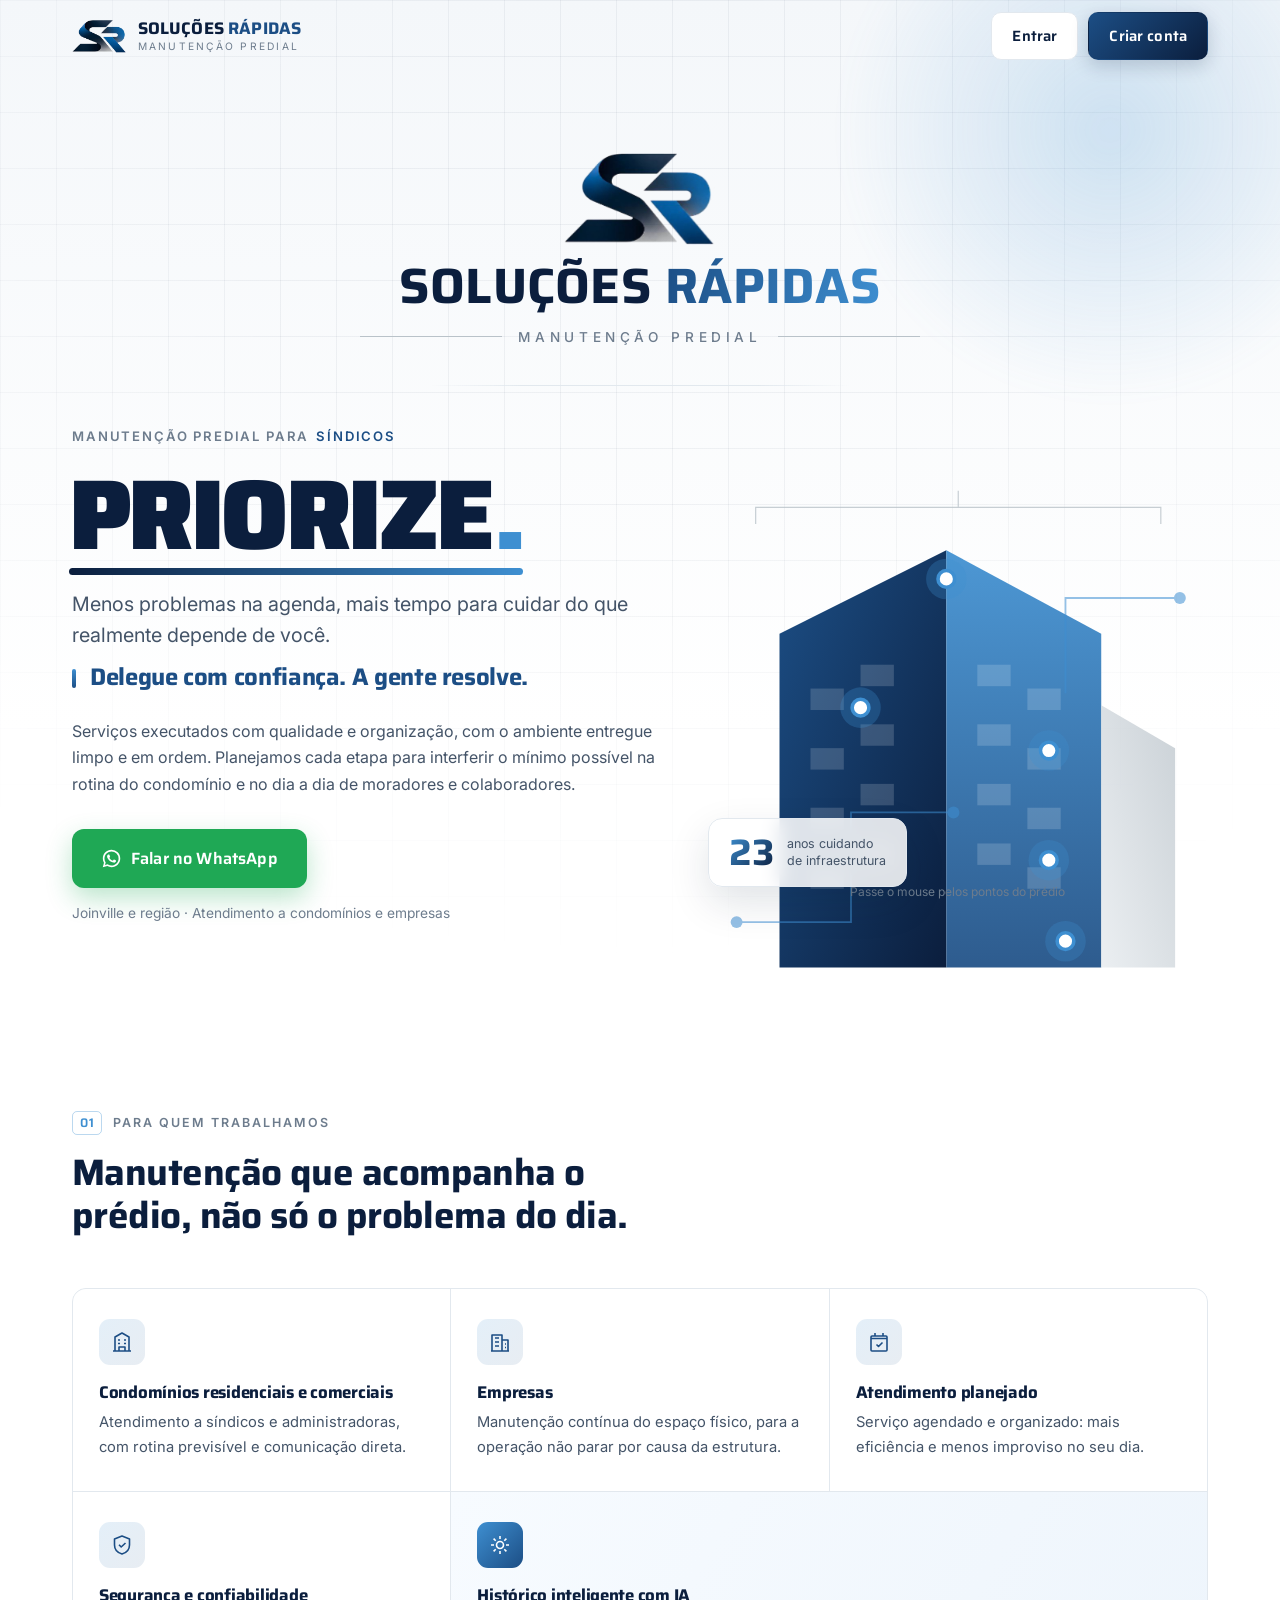
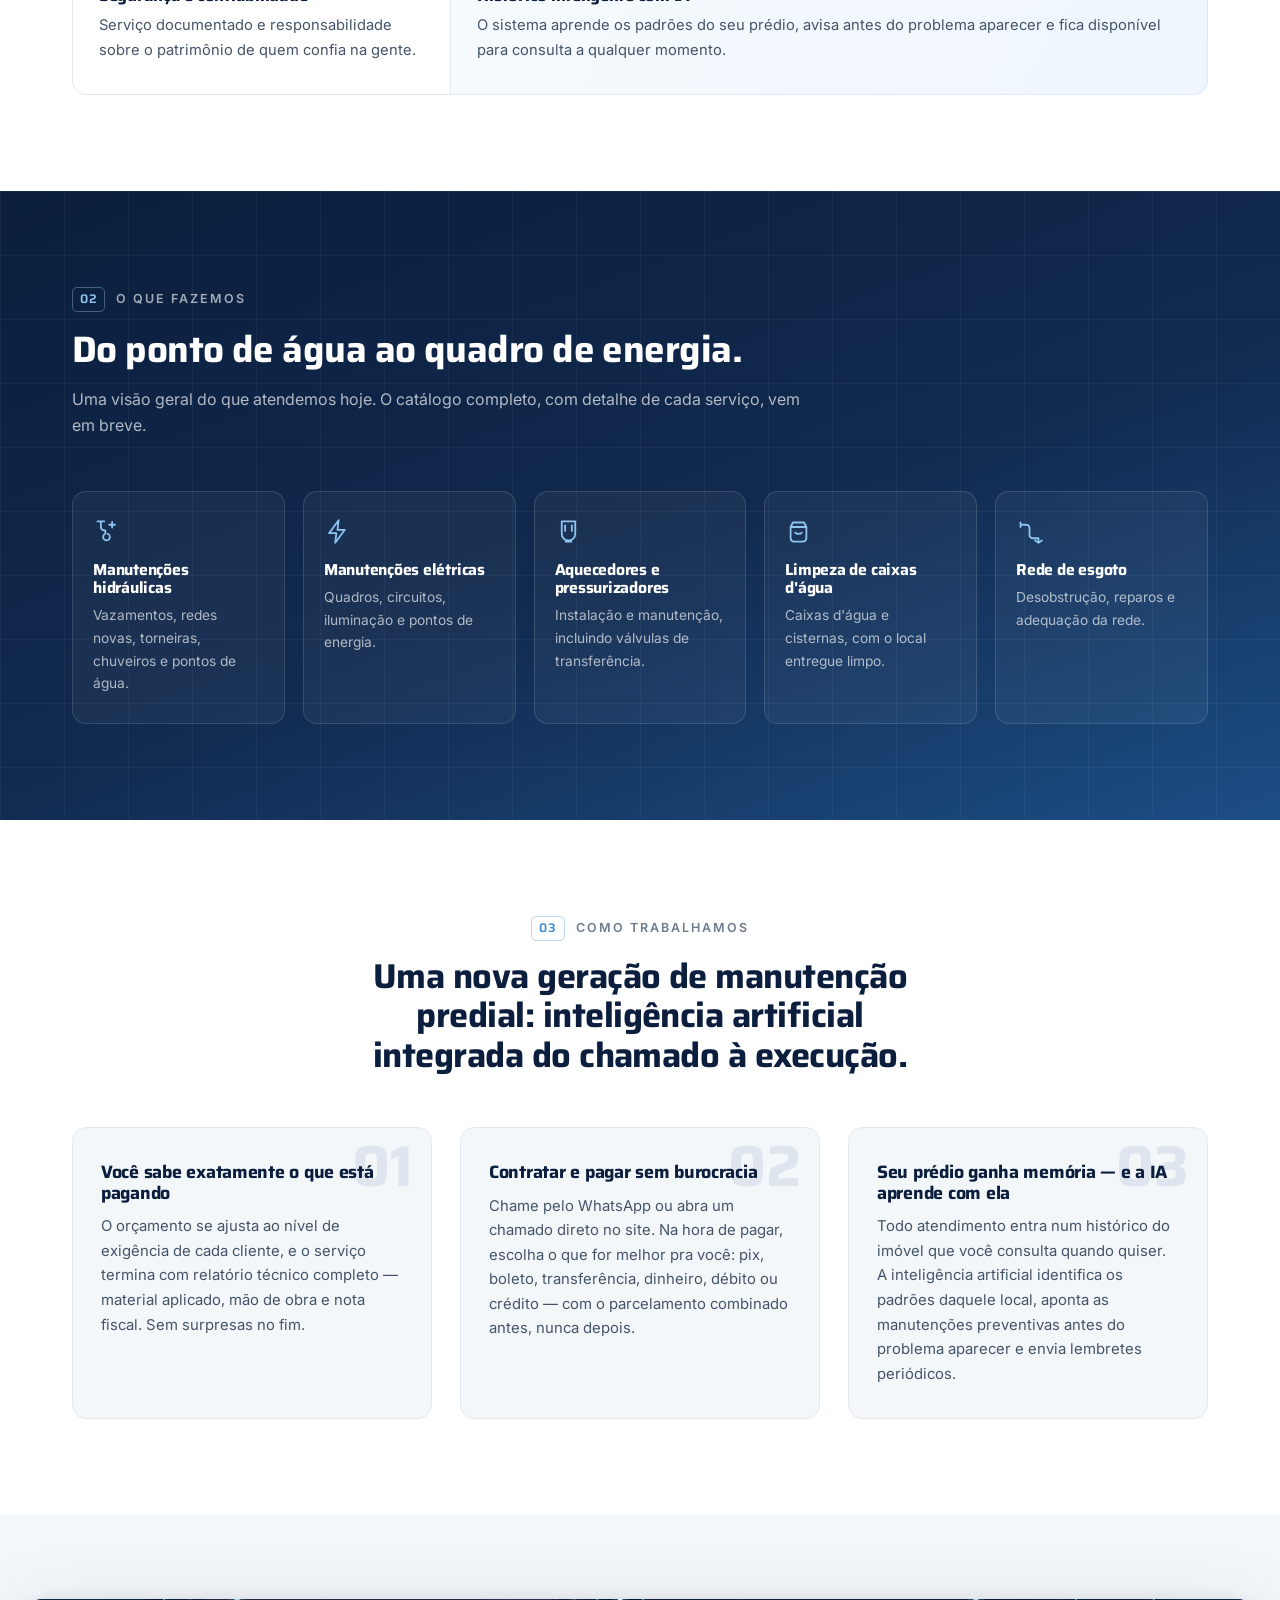
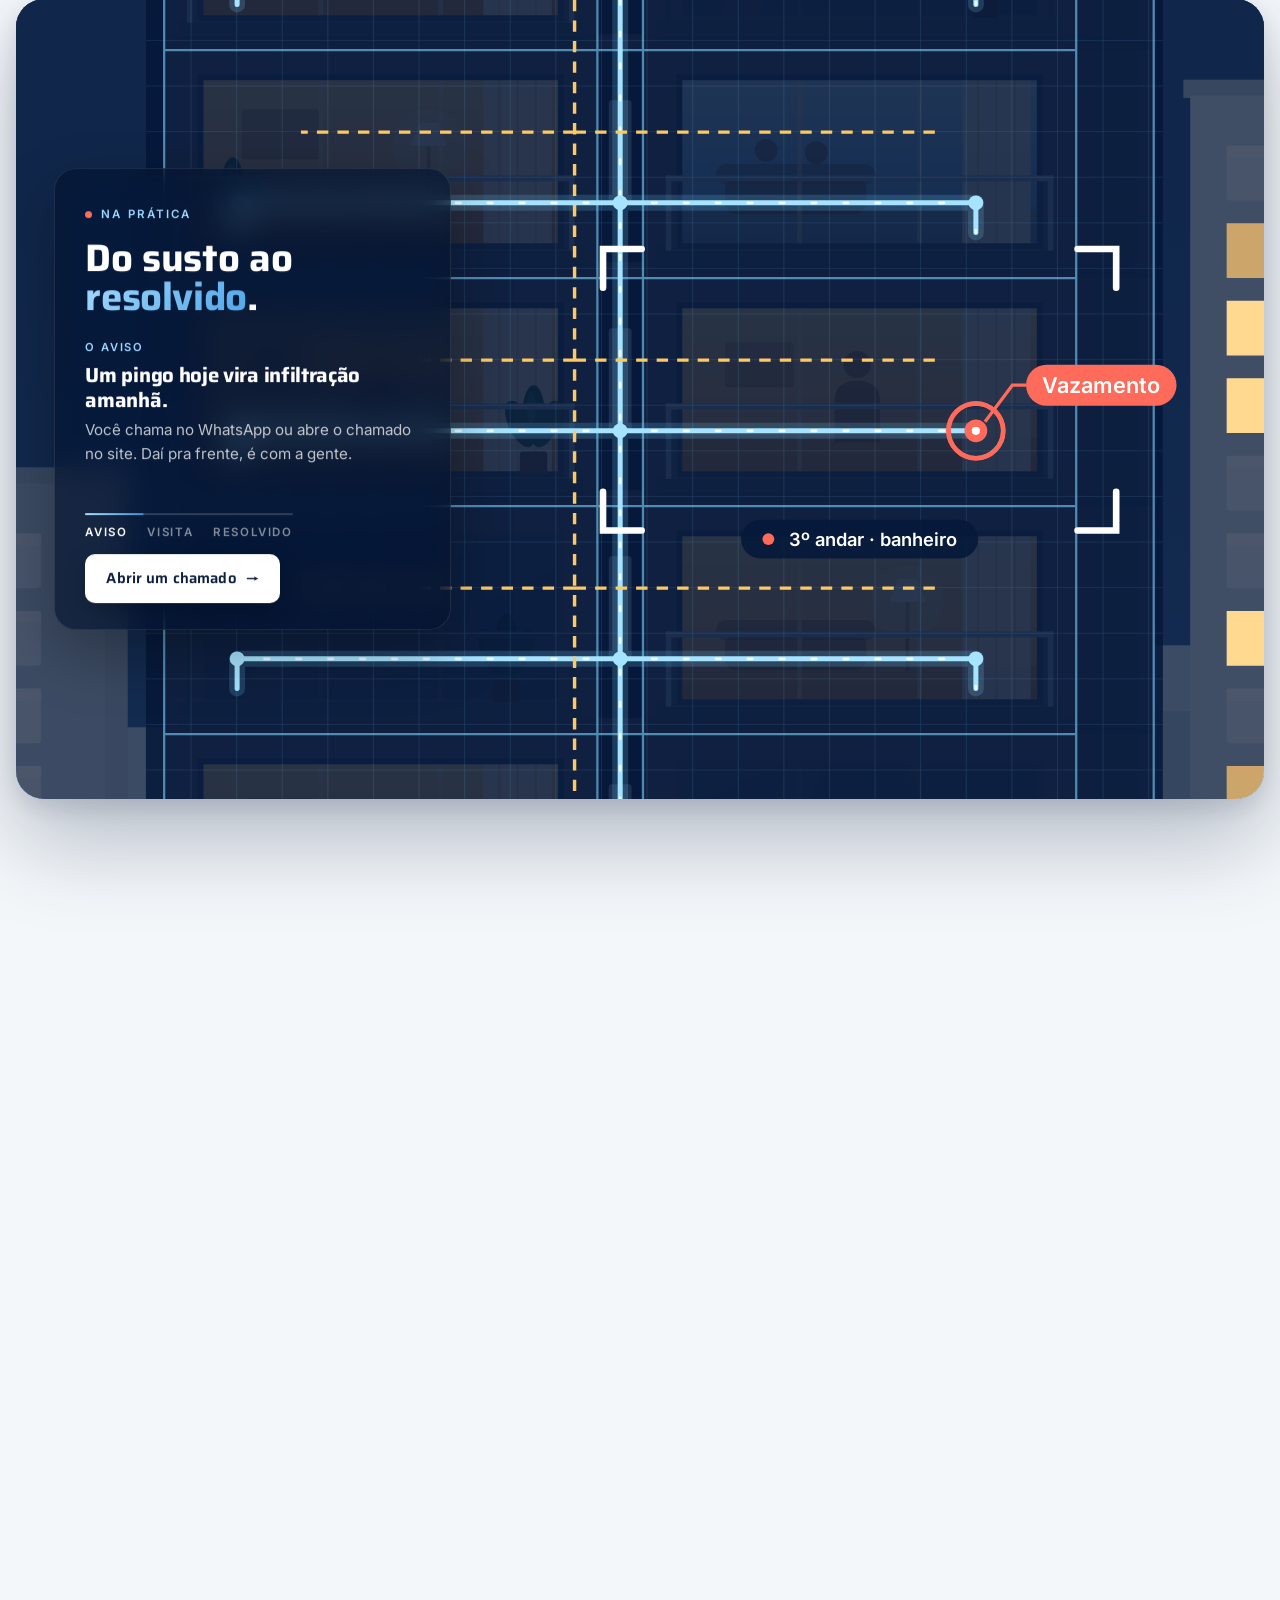
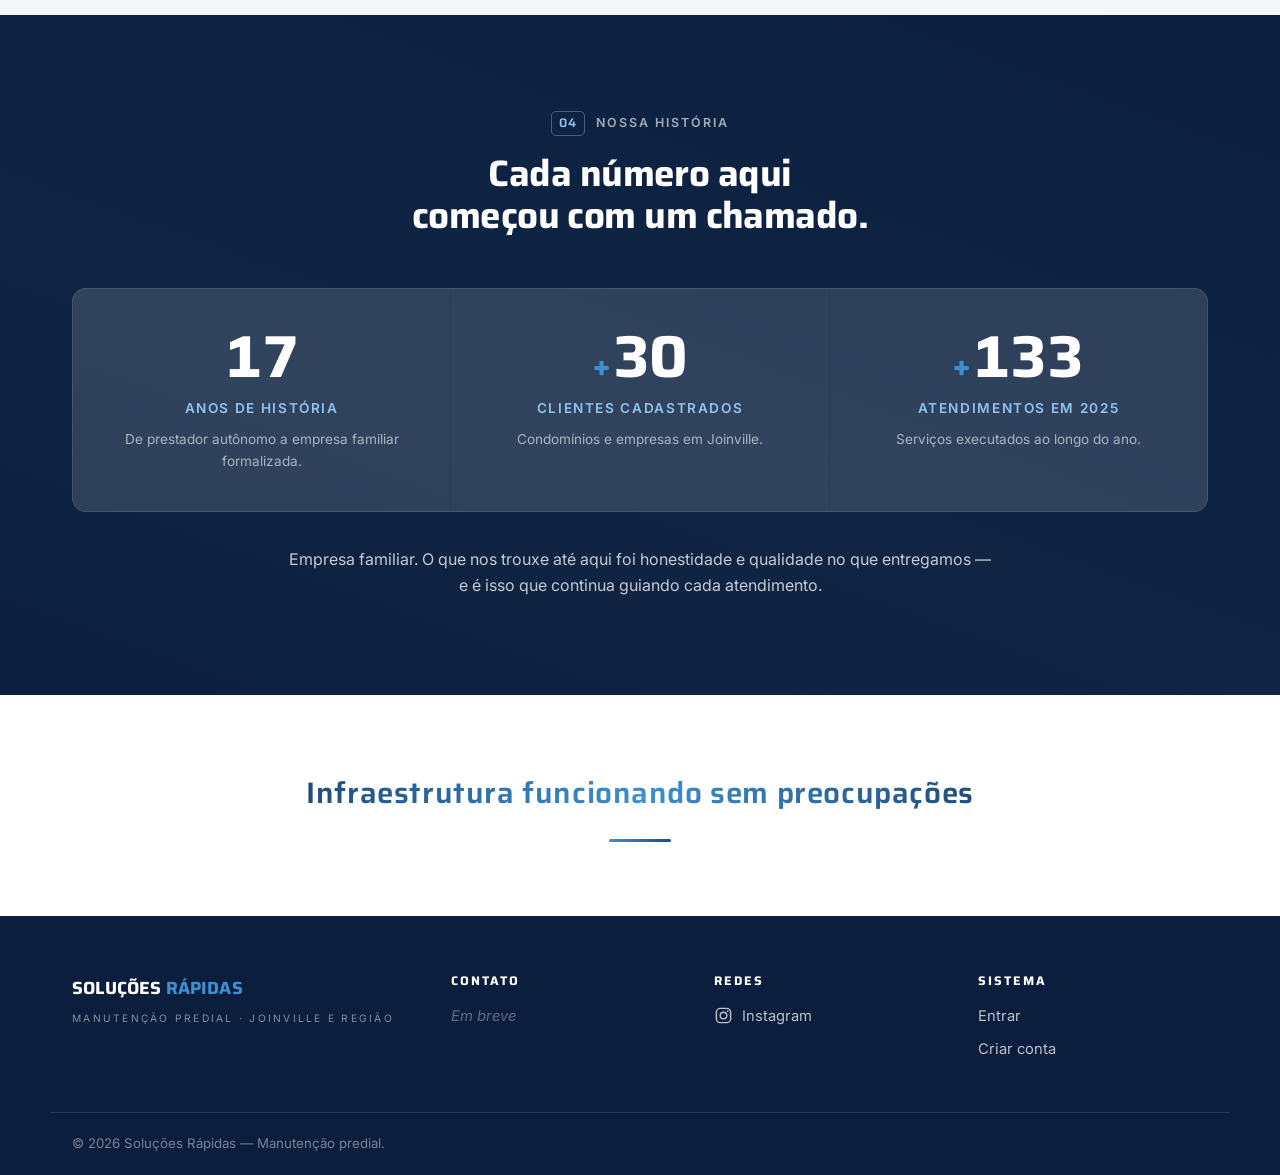
==== commit 9f4d0f37: "Rodapé: link do Instagram (@solucoes.rapidas.joinville) no lugar do "Em breve" Cache 2026.11.08k.  C" ====
--- a/index.html
+++ b/index.html
@@ -609,9 +609,13 @@
 
     <div class="rodape-bloco">
       <h4>Redes</h4>
-      <!-- ÍCONES DE REDES SOCIAIS entram aqui (Instagram, Facebook, etc.) -->
       <ul class="rodape-redes">
-        <li class="rodape-vazio">Em breve</li>
+        <li>
+          <a href="https://www.instagram.com/solucoes.rapidas.joinville/" target="_blank" rel="noopener">
+            <svg viewBox="0 0 24 24" aria-hidden="true" focusable="false"><rect x="3" y="3" width="18" height="18" rx="5" /><circle cx="12" cy="12" r="4.2" /><circle cx="17.4" cy="6.6" r="1.1" class="rodape-rede-ponto" /></svg>
+            Instagram
+          </a>
+        </li>
       </ul>
     </div>
 
--- a/landing.css
+++ b/landing.css
@@ -1048,6 +1048,10 @@
 .rodape-lista a { transition: color 0.2s var(--curva); }
 .rodape-lista a:hover { color: var(--aco); }
 .rodape-vazio { color: rgba(255, 255, 255, 0.35); font-style: italic; }
+.rodape-redes a { display: inline-flex; align-items: center; gap: 9px; transition: color 0.2s var(--curva); }
+.rodape-redes a:hover { color: var(--aco); }
+.rodape-redes svg { width: 19px; height: 19px; fill: none; stroke: currentColor; stroke-width: 1.8; }
+.rodape-redes .rodape-rede-ponto { fill: currentColor; stroke: none; }
 .rodape-base {
   border-top: 1px solid rgba(255, 255, 255, 0.11);
   padding-block: 20px;
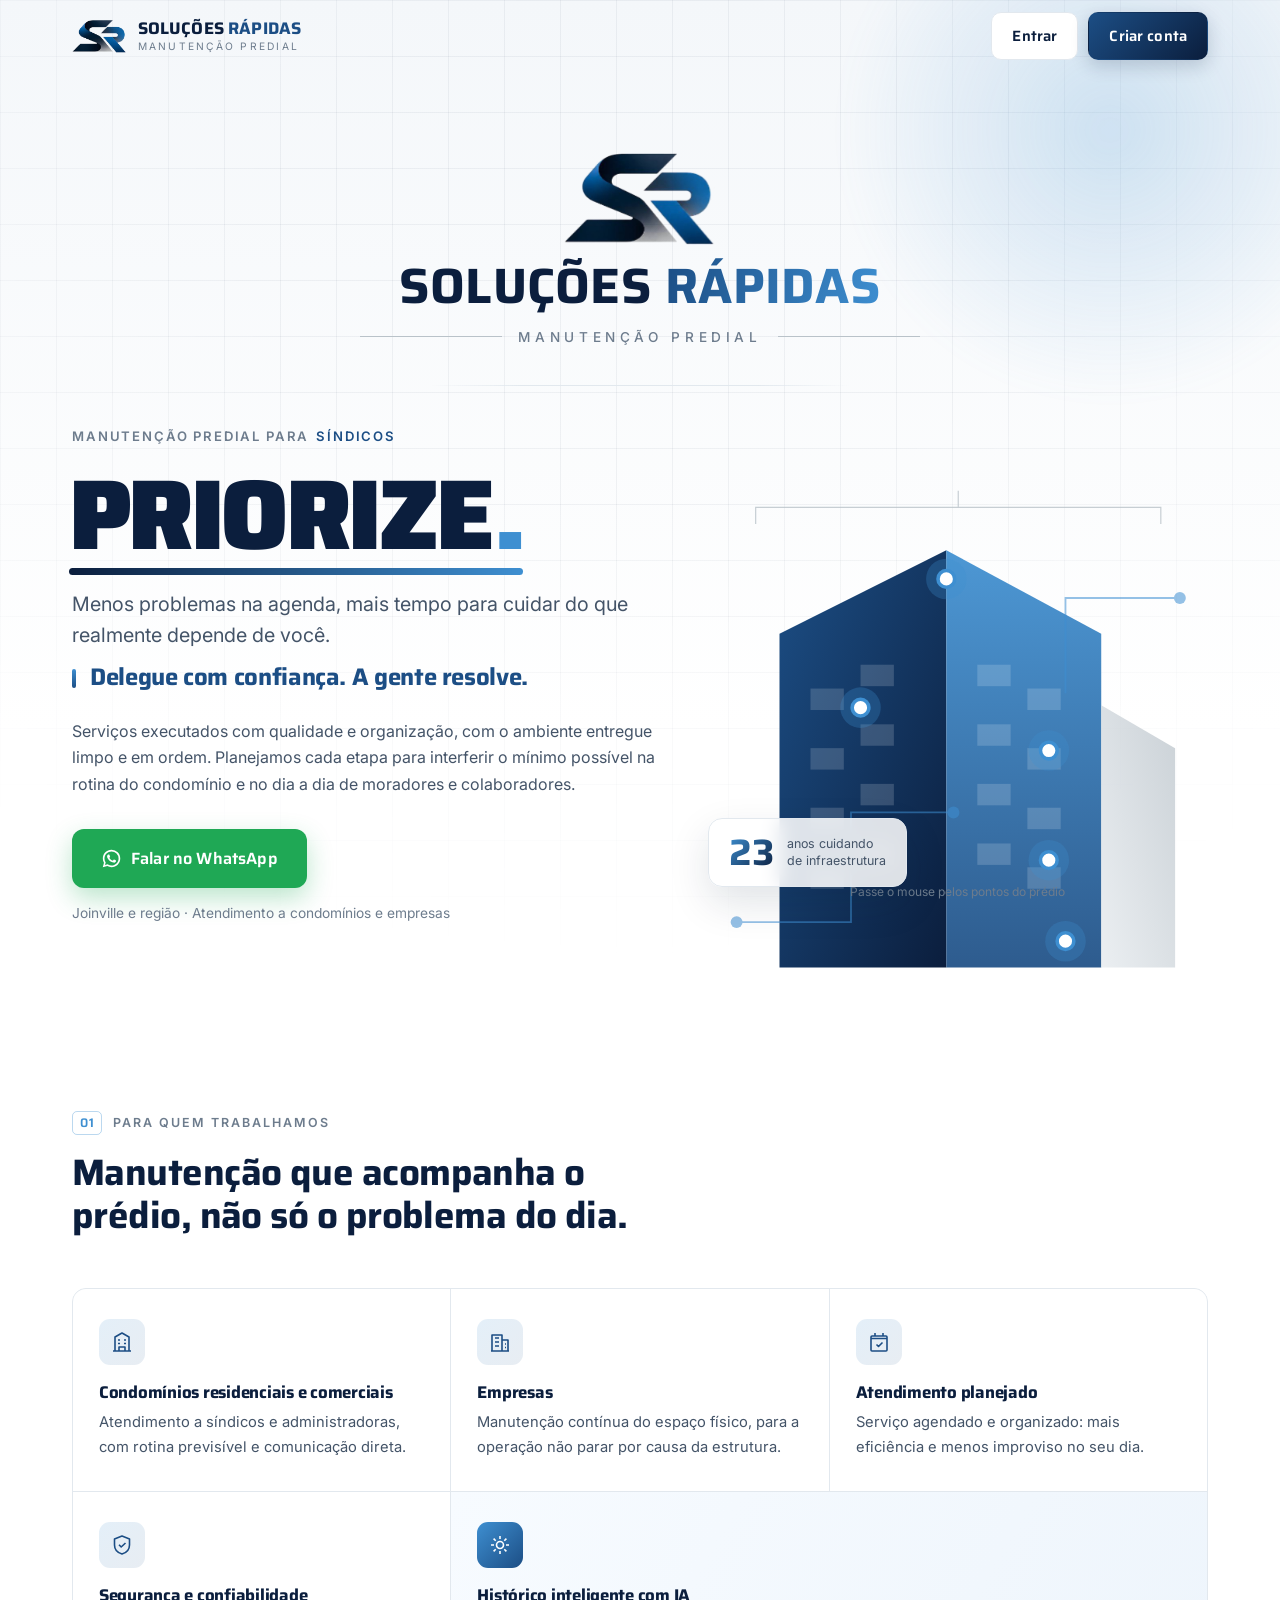
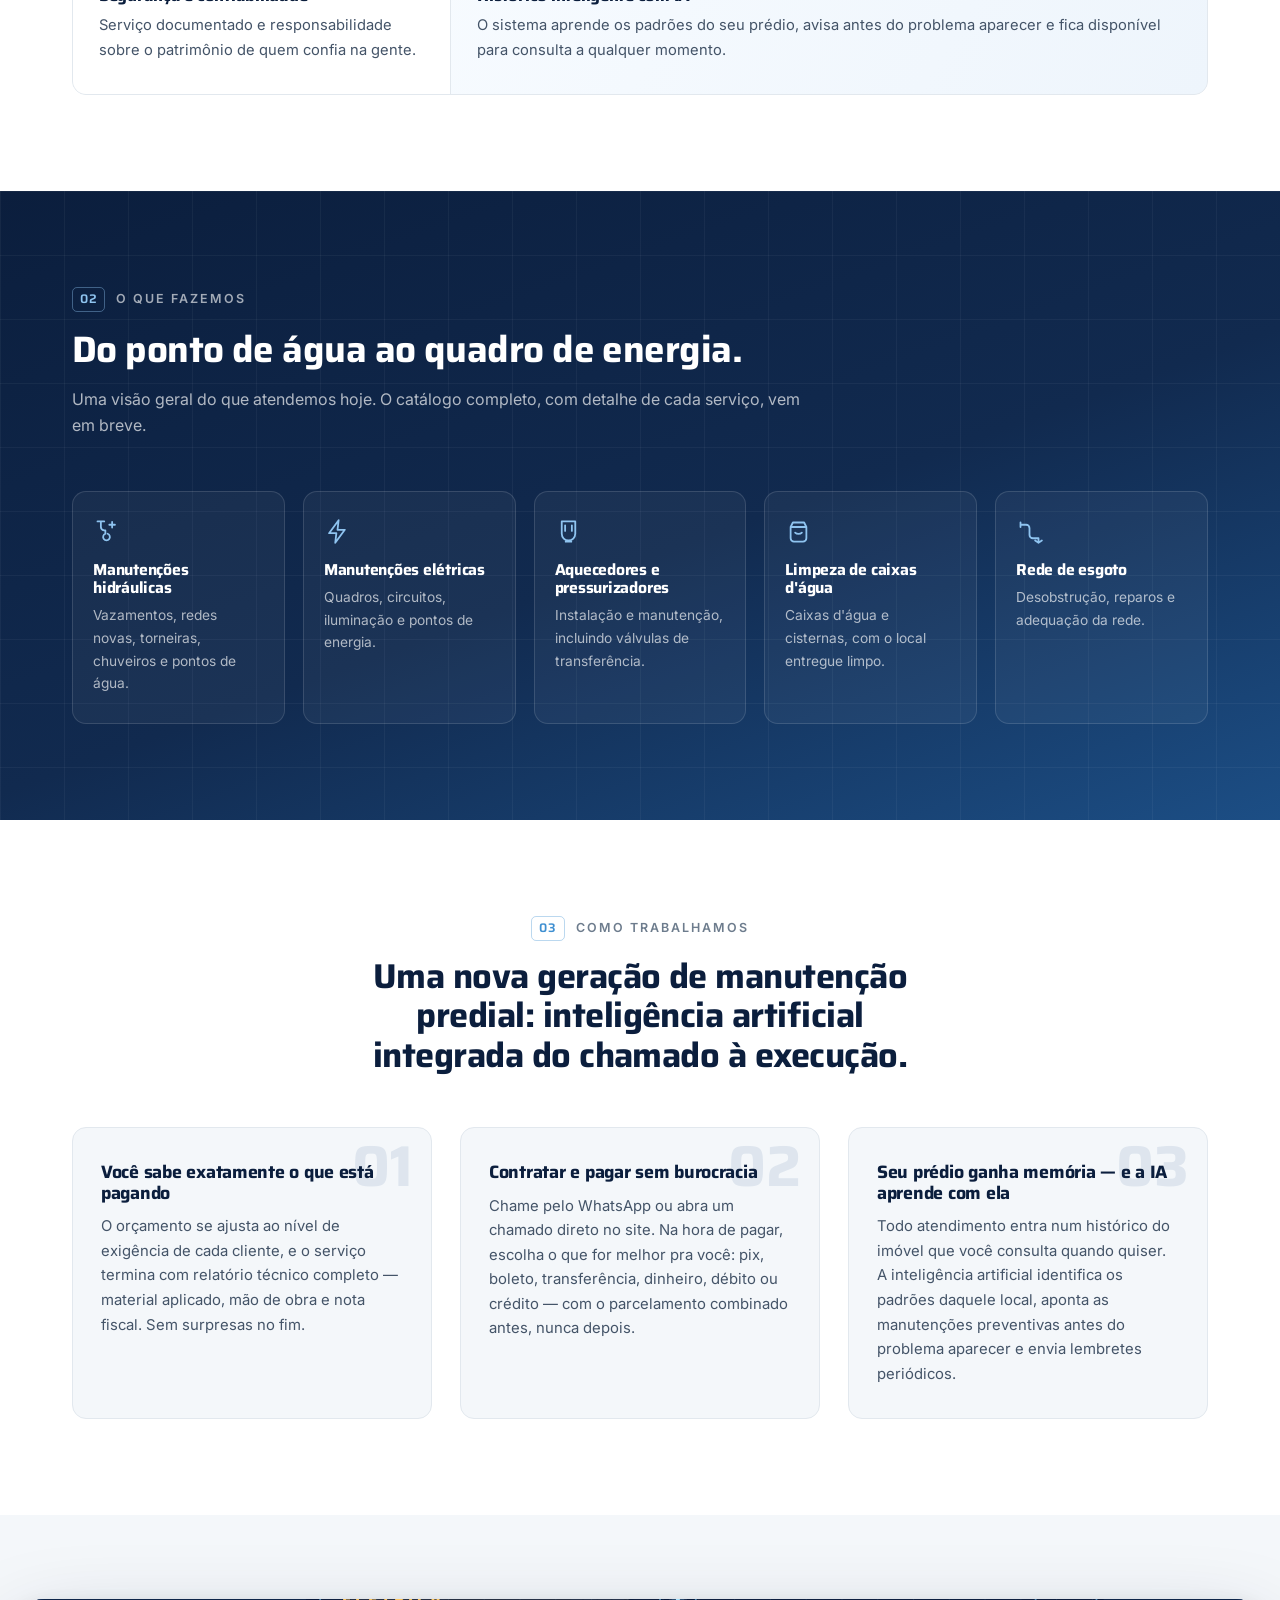
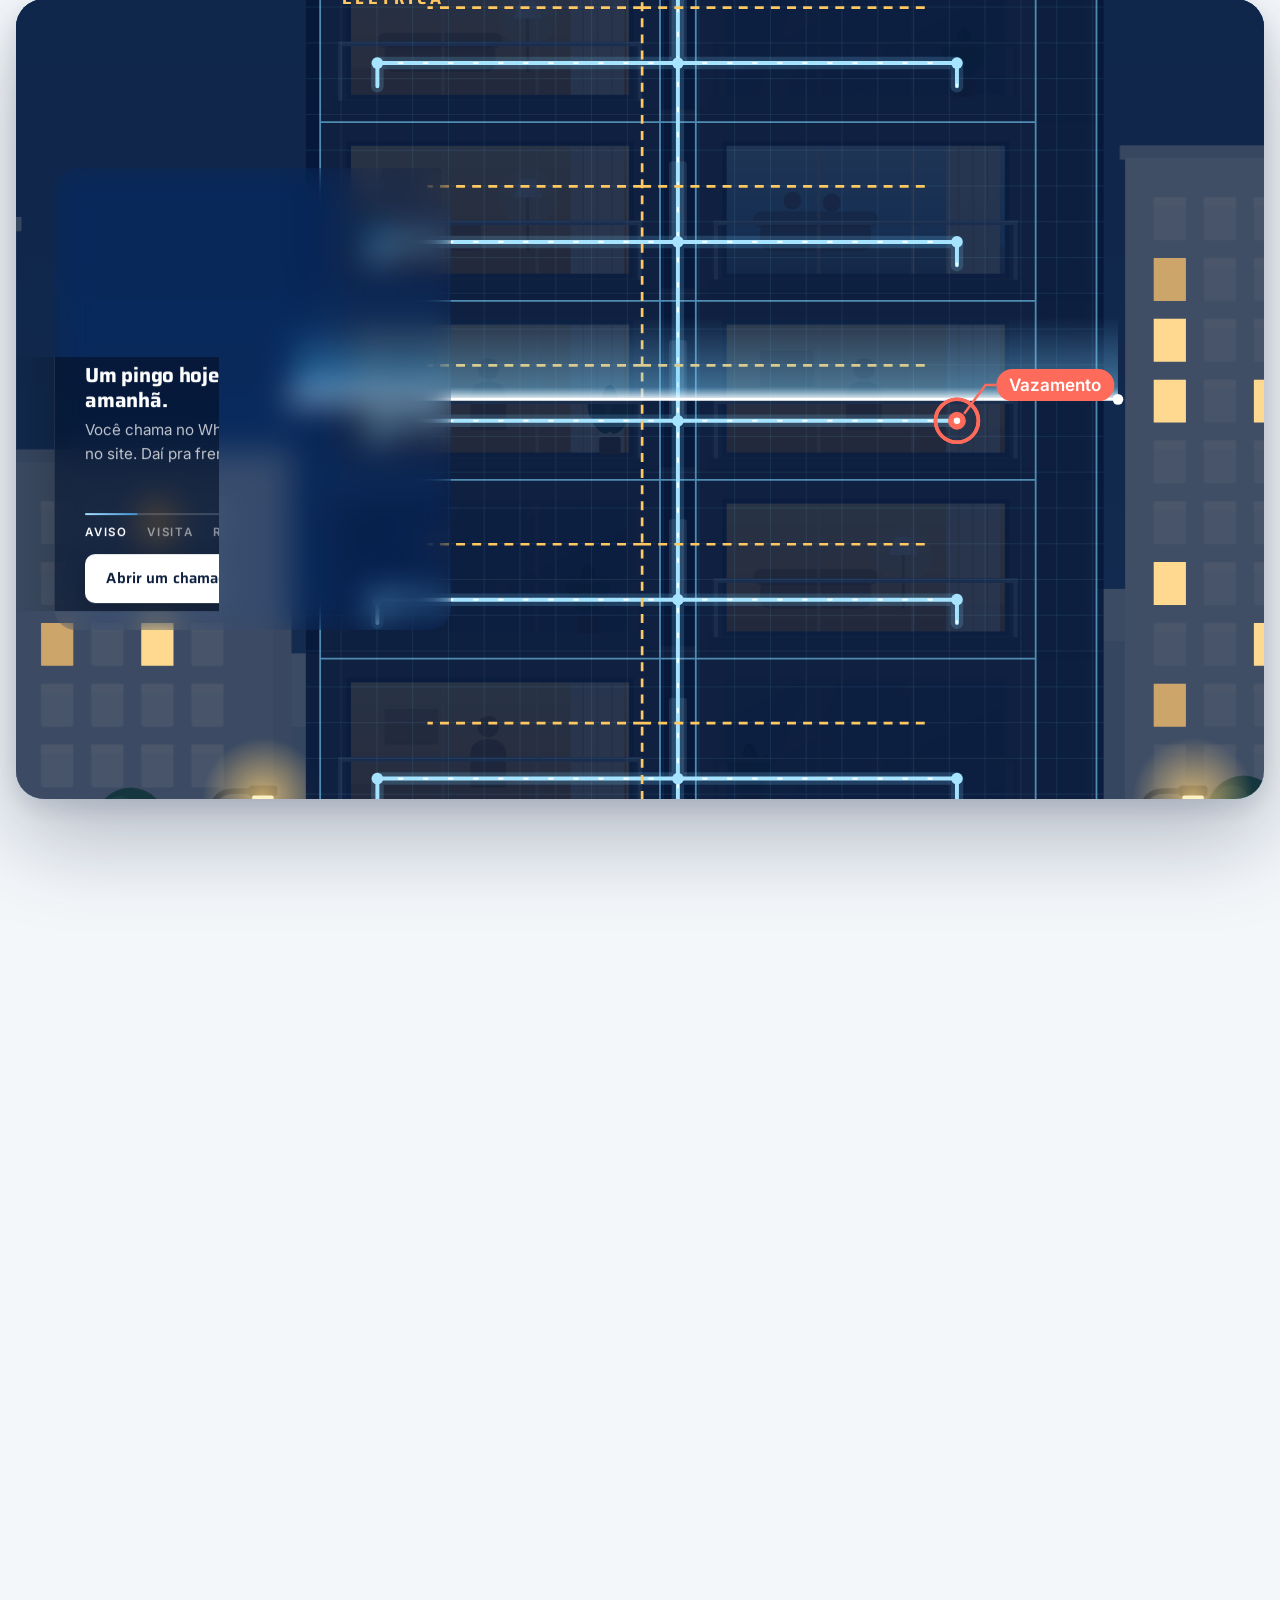
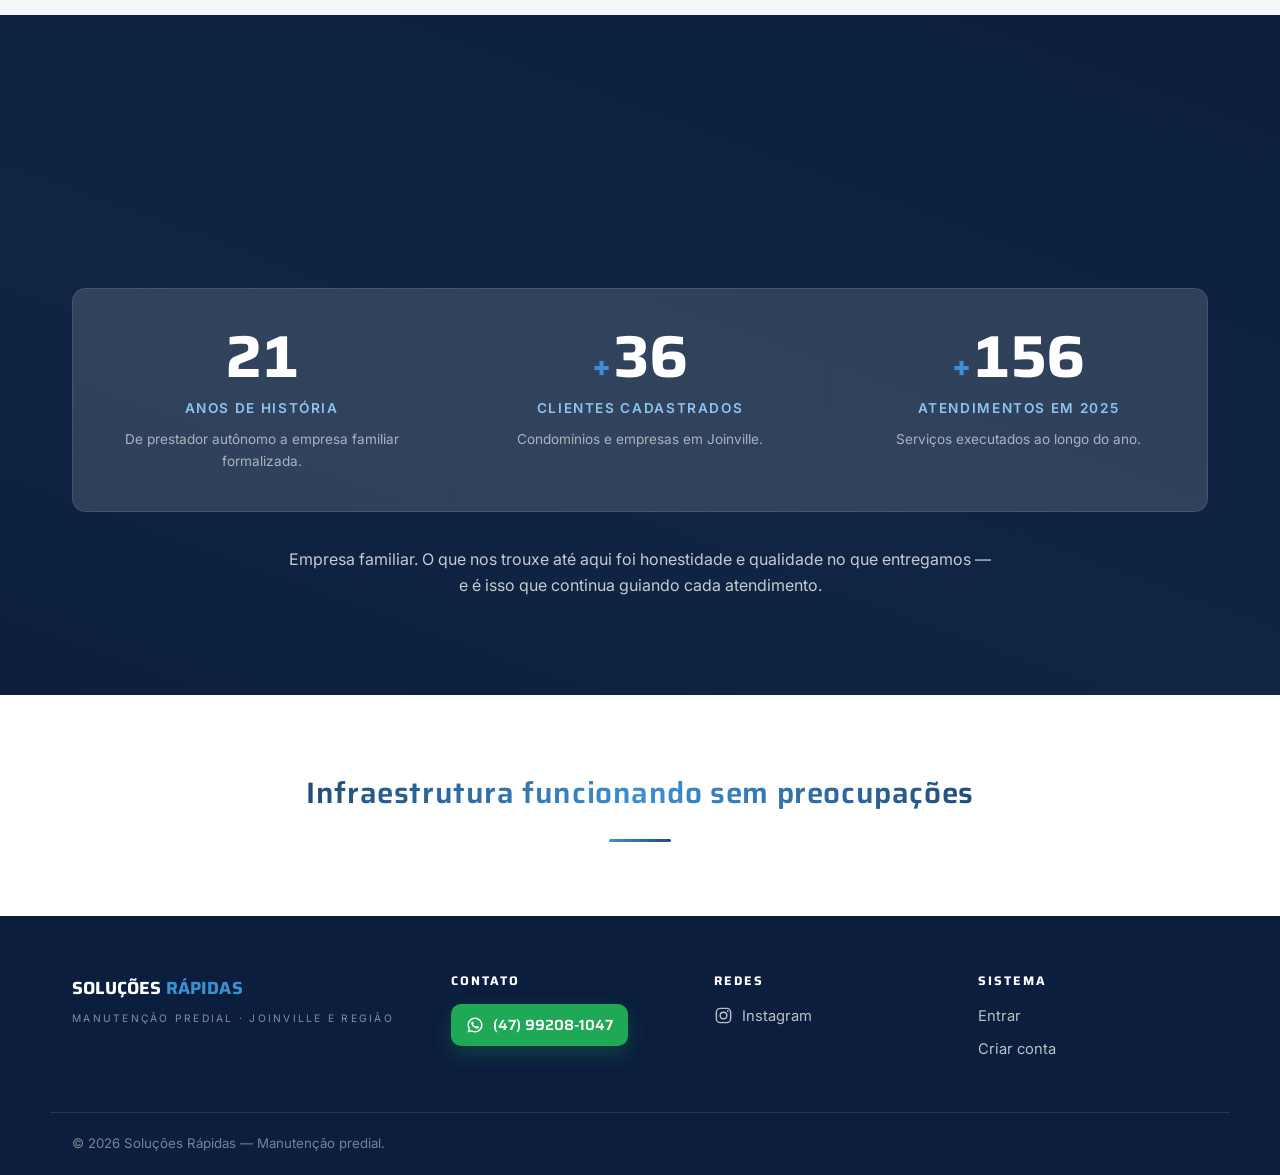
==== commit 3bc91b8f: "Rodapé: botão do WhatsApp (47) 99208-1047 em Contato, mesmo link do botão do topo Cache 2026.11.08l." ====
--- a/index.html
+++ b/index.html
@@ -602,8 +602,15 @@
       <h4>Contato</h4>
       <ul class="rodape-lista">
         <!-- E-MAIL: <li><a href="mailto:...">...</a></li> -->
-        <!-- TELEFONE: <li><a href="tel:...">...</a></li> -->
-        <li class="rodape-vazio">Em breve</li>
+        <!-- Mesmo link do botão do topo (WhatsApp da empresa). -->
+        <li>
+          <a class="rodape-whats" href="https://wa.me/554792081047" target="_blank" rel="noopener">
+            <svg viewBox="0 0 24 24" aria-hidden="true" focusable="false">
+              <path fill="currentColor" d="M12.04 2c-5.5 0-9.96 4.46-9.96 9.96 0 1.76.46 3.48 1.34 5L2 22l5.2-1.36a9.9 9.9 0 0 0 4.84 1.24h.01c5.5 0 9.96-4.46 9.96-9.96 0-2.66-1.04-5.16-2.92-7.04A9.88 9.88 0 0 0 12.04 2m0 1.9c2.15 0 4.17.84 5.69 2.36a7.99 7.99 0 0 1 2.36 5.7c0 4.44-3.61 8.05-8.06 8.05a8.03 8.03 0 0 1-4.1-1.12l-.3-.18-3.05.8.81-2.97-.19-.31a7.96 7.96 0 0 1-1.22-4.27c0-4.44 3.62-8.06 8.06-8.06M8.5 7.3c-.17 0-.44.07-.67.31-.23.25-.88.86-.88 2.1 0 1.23.9 2.42 1.02 2.59.13.16 1.75 2.79 4.32 3.8 2.13.84 2.57.67 3.03.63.46-.04 1.49-.61 1.7-1.2.21-.59.21-1.09.15-1.2-.07-.1-.23-.16-.48-.29-.25-.12-1.49-.73-1.72-.82-.23-.08-.4-.12-.56.13-.17.24-.64.81-.79.98-.14.16-.29.19-.54.06-.25-.12-1.06-.39-2.02-1.25-.75-.66-1.25-1.48-1.4-1.73-.14-.25-.01-.38.11-.5.11-.11.25-.29.37-.44.12-.14.16-.25.25-.41.08-.17.04-.31-.02-.44-.06-.12-.55-1.37-.77-1.87-.2-.48-.41-.42-.56-.42z"/>
+            </svg>
+            (47) 99208-1047
+          </a>
+        </li>
       </ul>
     </div>
 
--- a/landing.css
+++ b/landing.css
@@ -1048,6 +1048,24 @@
 .rodape-lista a { transition: color 0.2s var(--curva); }
 .rodape-lista a:hover { color: var(--aco); }
 .rodape-vazio { color: rgba(255, 255, 255, 0.35); font-style: italic; }
+/* Botão do WhatsApp no rodapé: mesmo verde do botão do topo, menor. */
+.rodape-whats {
+  display: inline-flex;
+  align-items: center;
+  gap: 9px;
+  padding: 9px 15px;
+  border-radius: 10px;
+  background: var(--whats);
+  color: #fff;
+  font-family: "Saira", "Inter", sans-serif;
+  font-weight: 600;
+  font-size: 0.92rem;
+  white-space: nowrap;
+  box-shadow: 0 8px 20px rgba(31, 168, 85, 0.25);
+  transition: transform 0.22s var(--curva), box-shadow 0.22s var(--curva);
+}
+.rodape-whats svg { width: 18px; height: 18px; flex: none; }
+.rodape-lista .rodape-whats:hover { color: #fff; transform: translateY(-2px); box-shadow: 0 12px 26px rgba(31, 168, 85, 0.35); }
 .rodape-redes a { display: inline-flex; align-items: center; gap: 9px; transition: color 0.2s var(--curva); }
 .rodape-redes a:hover { color: var(--aco); }
 .rodape-redes svg { width: 19px; height: 19px; fill: none; stroke: currentColor; stroke-width: 1.8; }
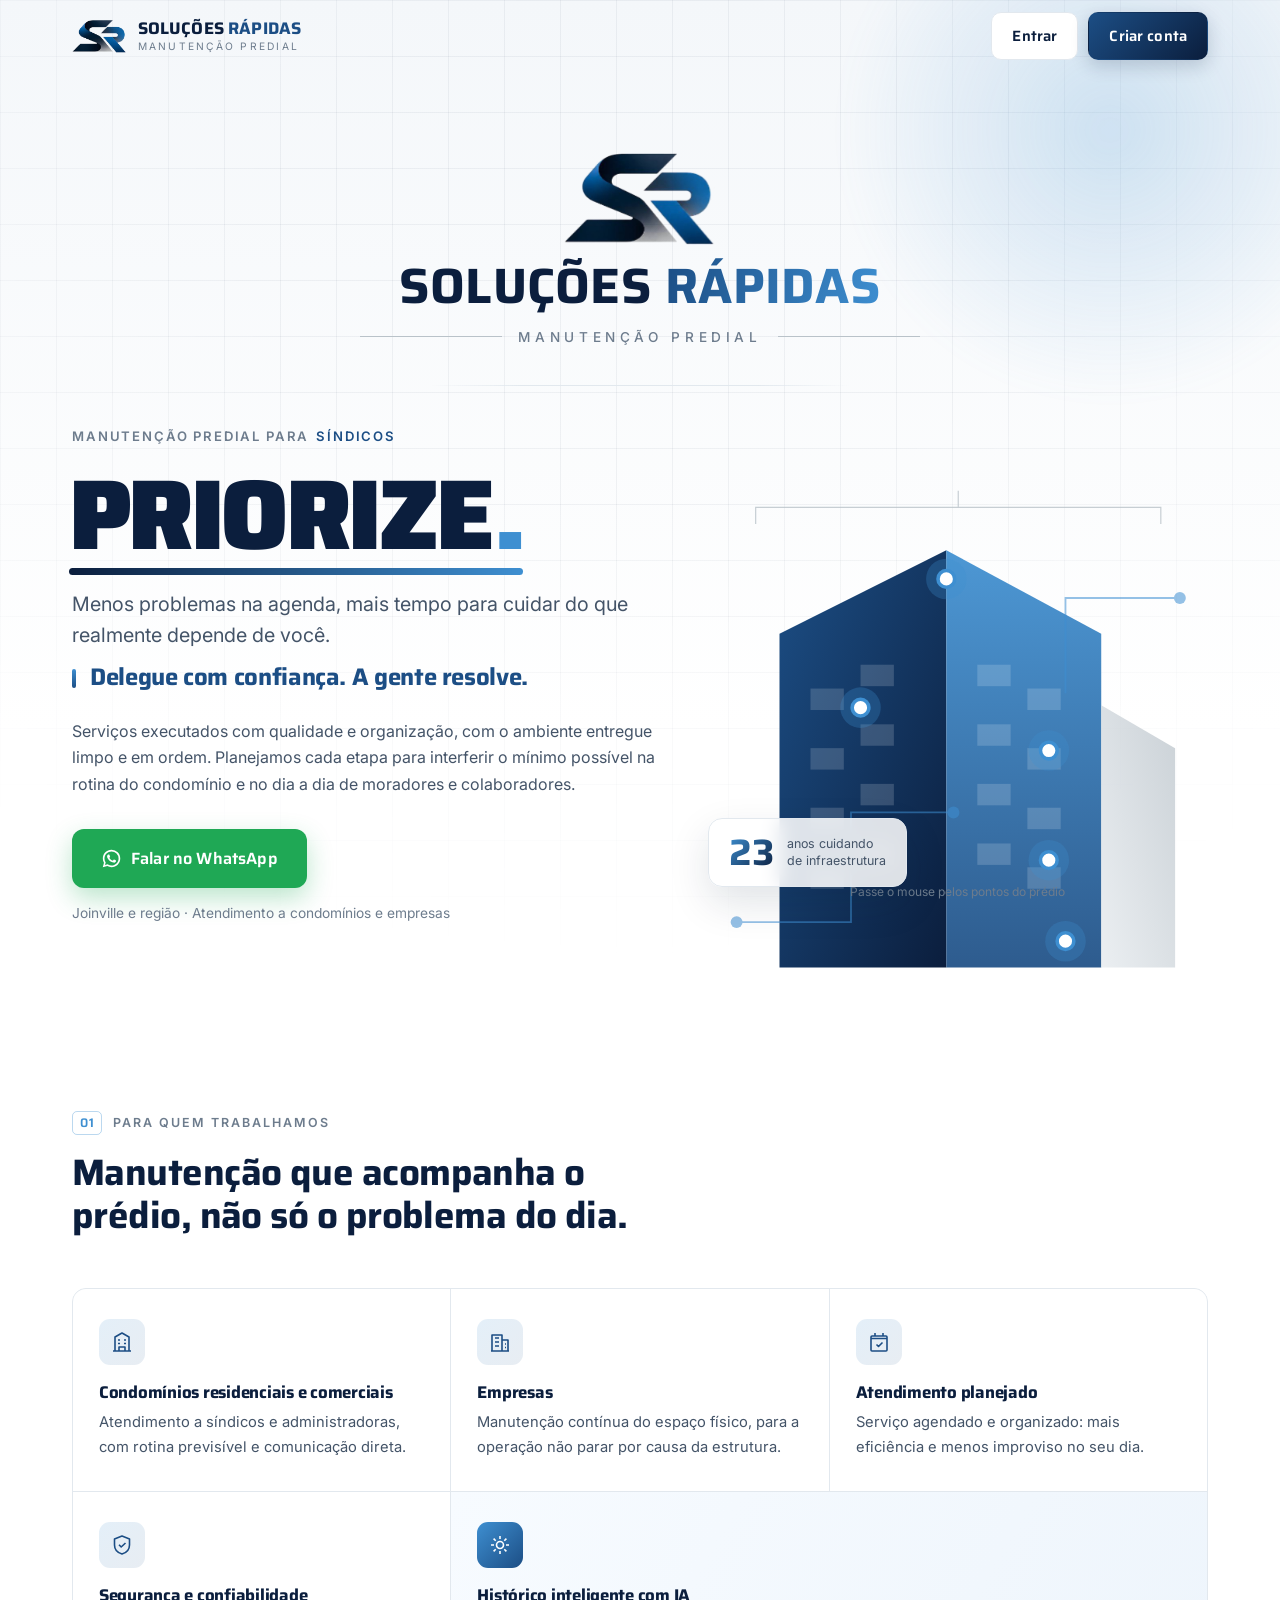
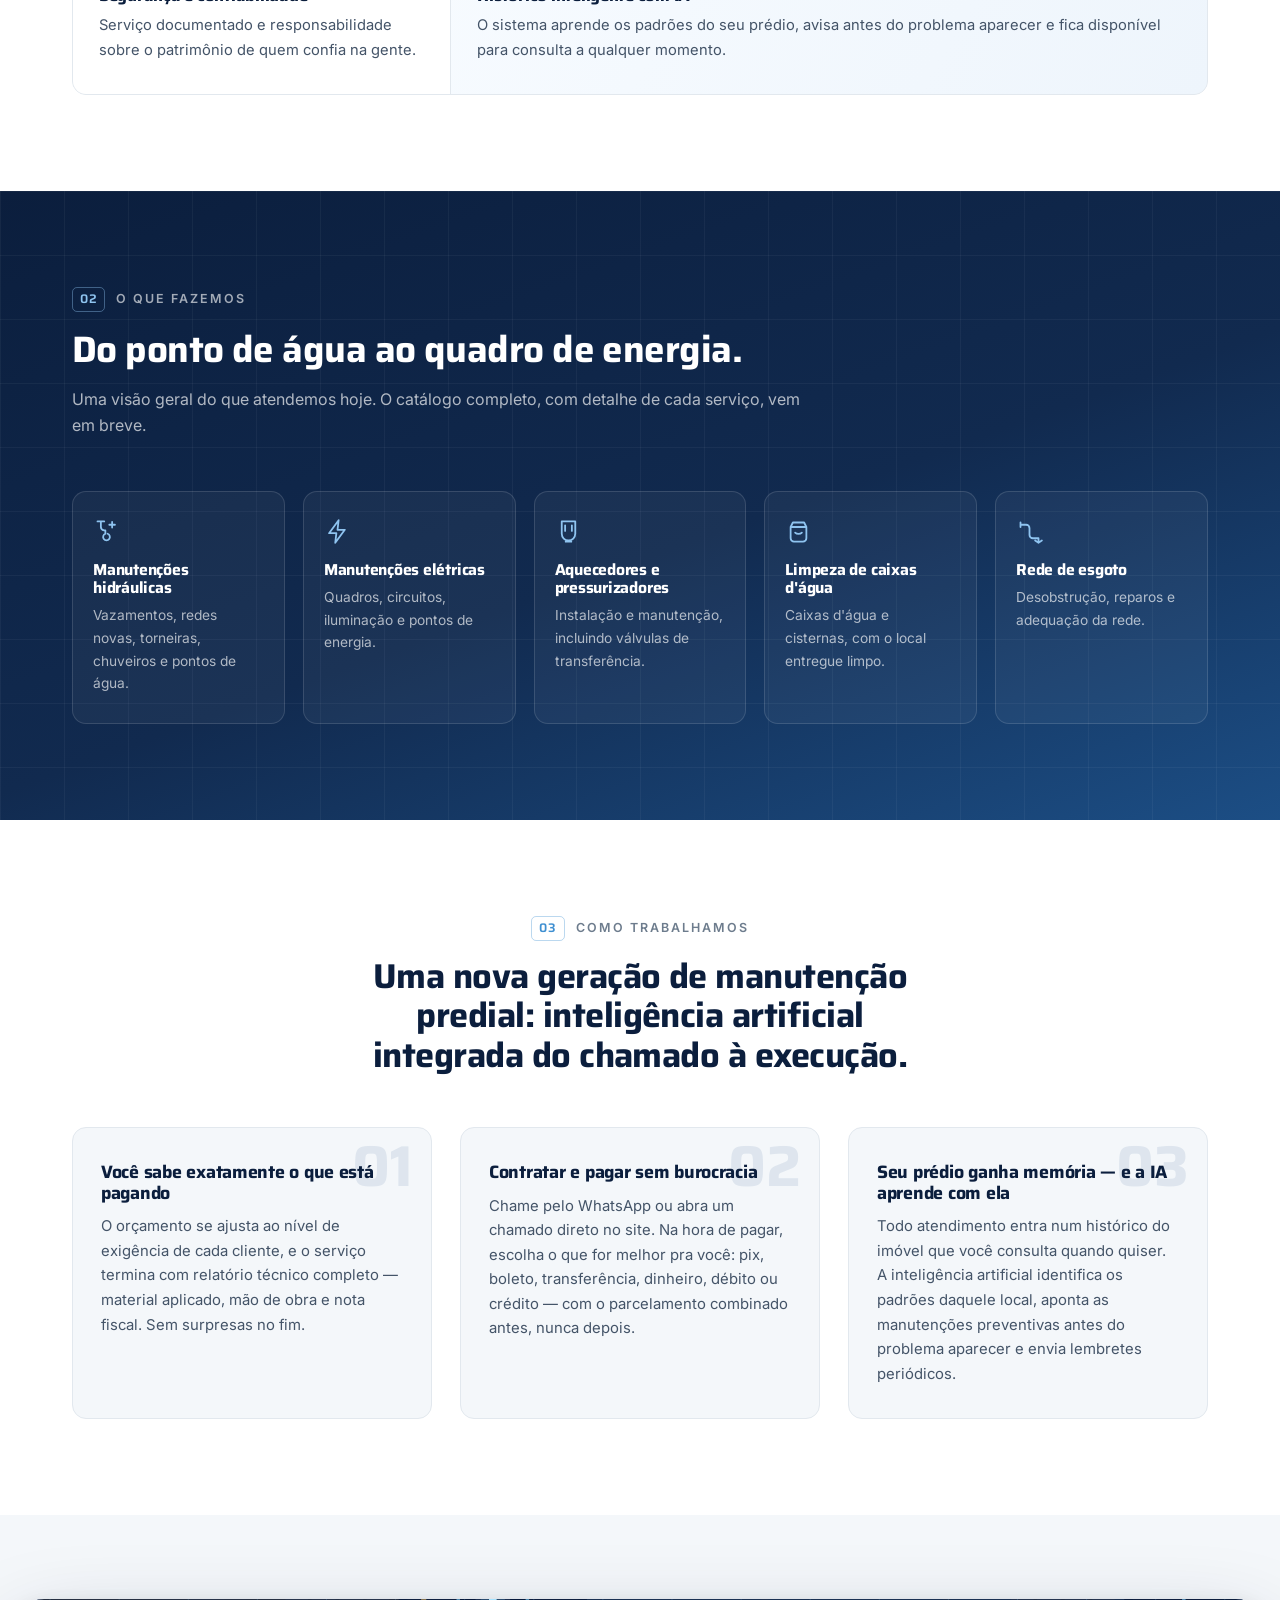
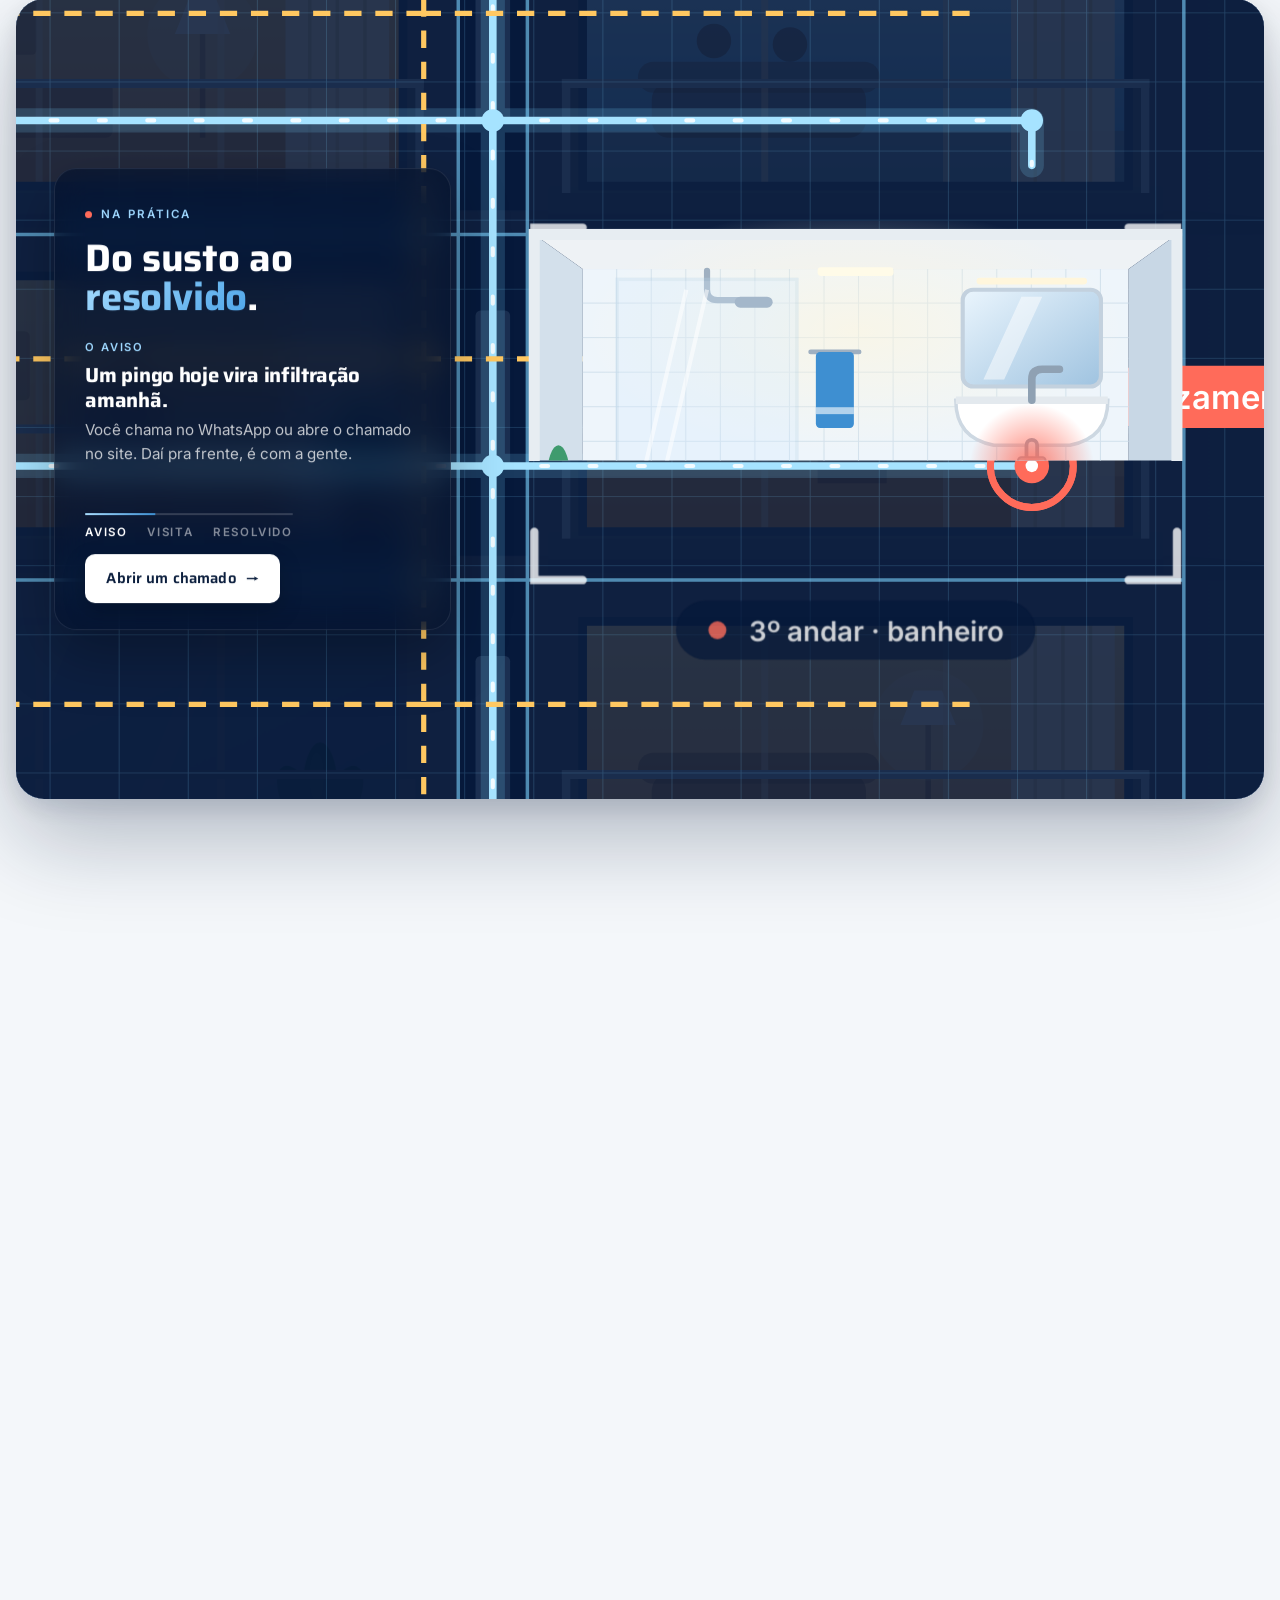
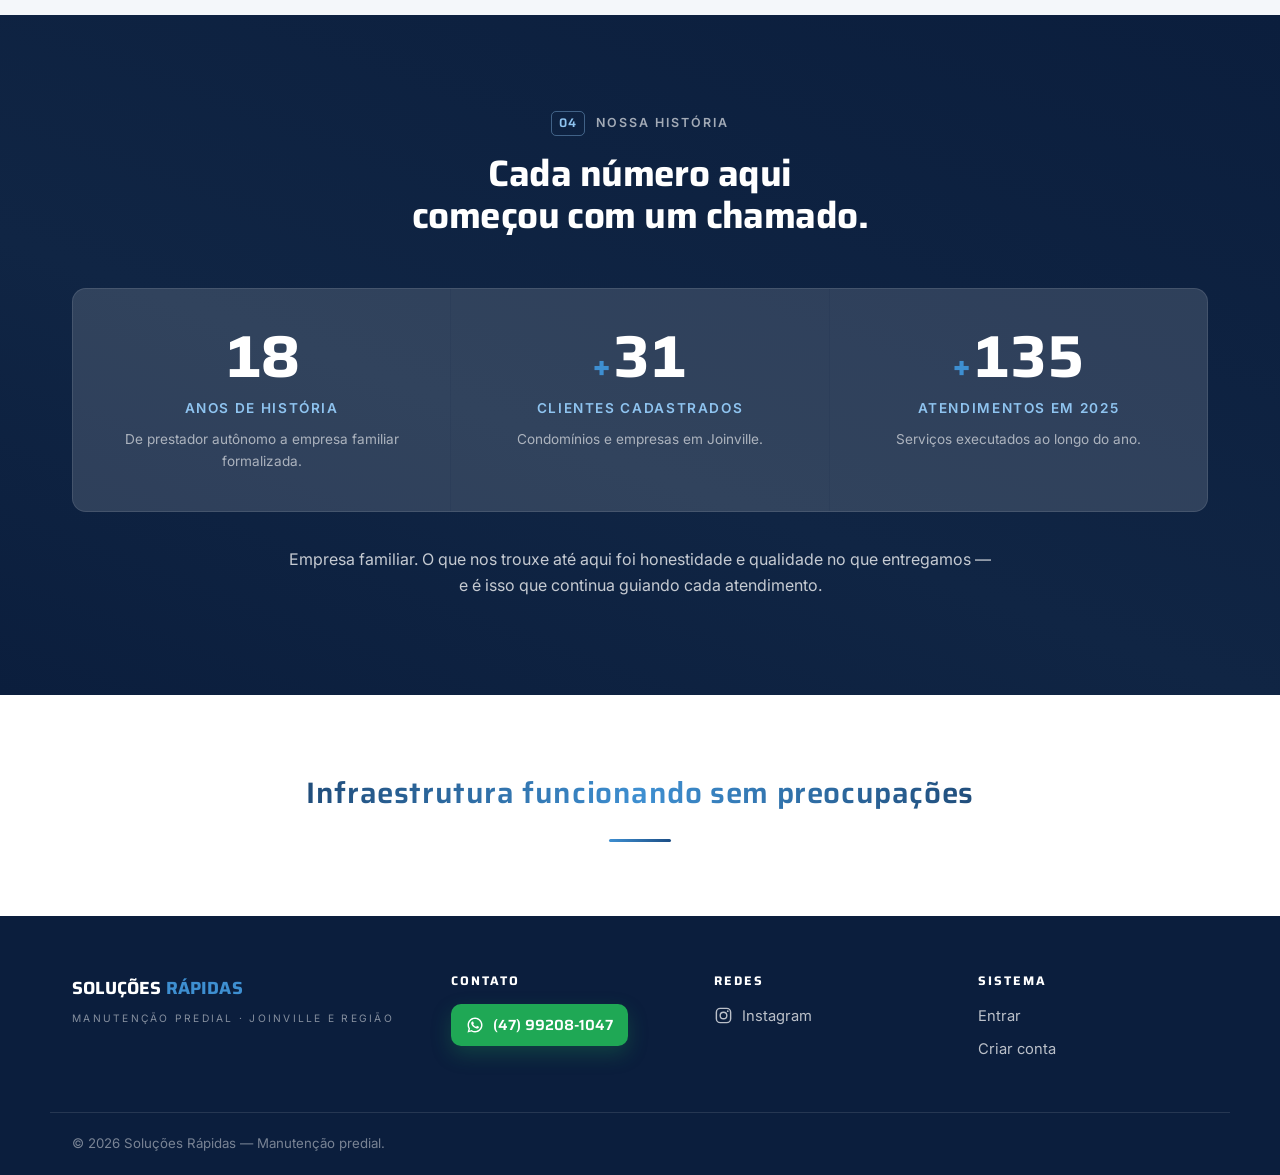
==== commit ed3f870c: "App 2026.11.19b: ícone da aba e do app com o SR do menu Favicon e ícones do app refeitos a partir de" ====
--- a/index.html
+++ b/index.html
@@ -6,8 +6,8 @@
   <title>Soluções Rápidas — Manutenção predial em Joinville e região</title>
   <meta name="description" content="Manutenção predial para condomínios residenciais e comerciais, síndicos, administradoras e empresas em Joinville e região. Atendimento planejado, serviço limpo e histórico completo do imóvel." />
   <meta name="theme-color" content="#0B1E3D" />
-  <link rel="icon" href="icons/favicon.png" />
-  <link rel="apple-touch-icon" href="icons/icon-192.png" />
+  <link rel="icon" href="icons/favicon.png?v=20261119" />
+  <link rel="apple-touch-icon" href="icons/icon-192.png?v=20261119" />
 
   <!-- Duas famílias só, e poucos pesos: a página tem que abrir rápido no
        celular. Saira ecoa o formato quadrado/geométrico do logo; Inter
